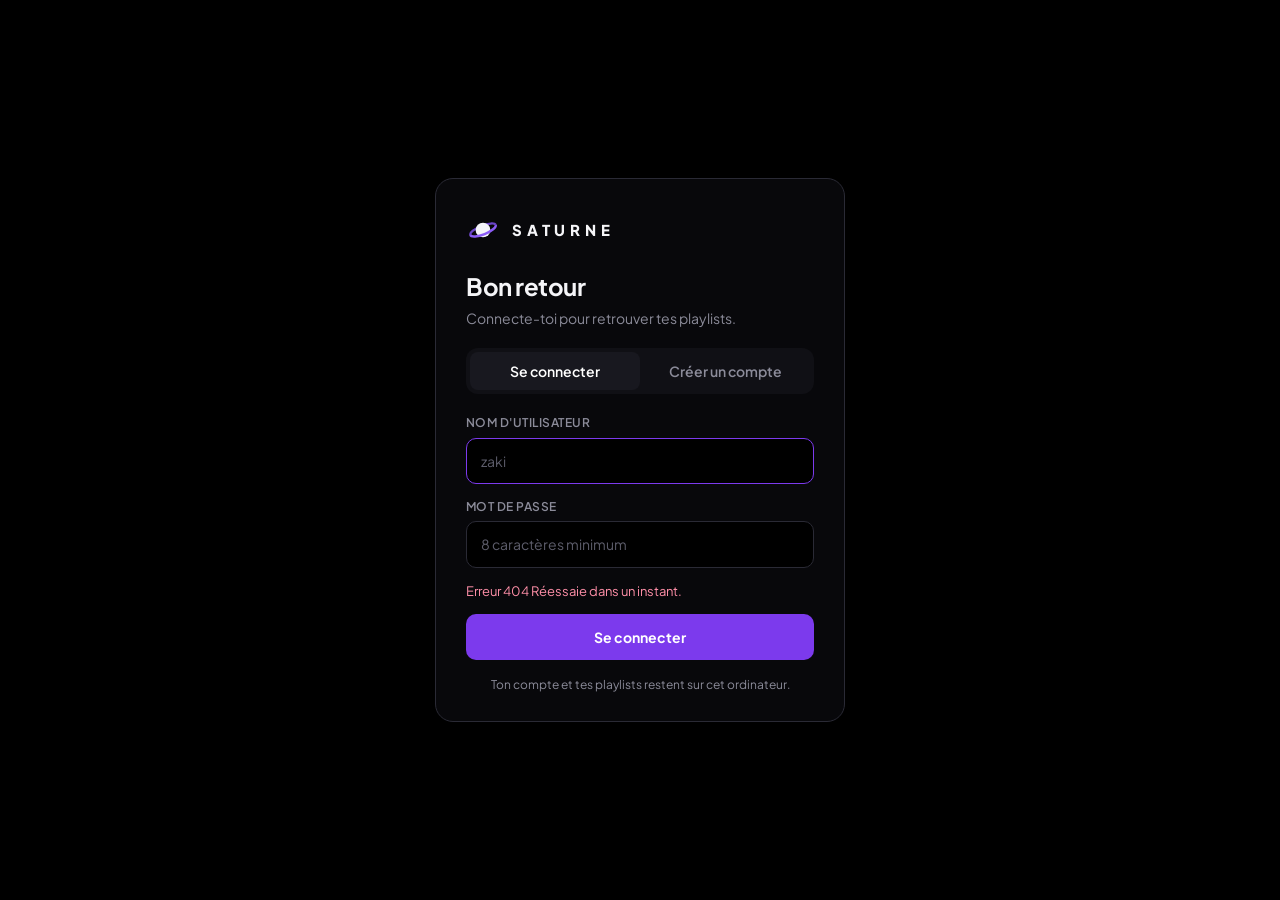
==== web/index.html @ ad748460 "Saturne 0.5.0: reliable playback, window polish, context menu - Playback supervision: error codes, w" ====
<!doctype html>
<html lang="fr">
<head>
<meta charset="utf-8">
<meta name="viewport" content="width=device-width,initial-scale=1">
<title>Saturne</title>
<link rel="icon" href="data:image/svg+xml,%3Csvg xmlns='http://www.w3.org/2000/svg' viewBox='0 0 24 24'%3E%3Crect width='24' height='24' rx='6' fill='%230a0a0e'/%3E%3Ccircle cx='12' cy='12' r='4.6' fill='%23f5f5fa'/%3E%3Cellipse cx='12' cy='12' rx='9.4' ry='3.1' transform='rotate(-22 12 12)' fill='none' stroke='%238b5cf6' stroke-width='1.6'/%3E%3C/svg%3E">
<style>
@font-face{font-family:"Plus Jakarta Sans";font-style:normal;font-weight:400 800;font-display:swap;src:url(/assets/jakarta-latin-ext.woff2) format("woff2");unicode-range:U+0100-02BA,U+02BD-02C5,U+02C7-02CC,U+02CE-02D7,U+02DD-02FF,U+0304,U+0308,U+0329,U+1D00-1DBF,U+1E00-1E9F,U+1EF2-1EFF,U+2020,U+20A0-20AB,U+20AD-20C0,U+2113,U+2C60-2C7F,U+A720-A7FF}
@font-face{font-family:"Plus Jakarta Sans";font-style:normal;font-weight:400 800;font-display:swap;src:url(/assets/jakarta-latin.woff2) format("woff2");unicode-range:U+0000-00FF,U+0131,U+0152-0153,U+02BB-02BC,U+02C6,U+02DA,U+02DC,U+0304,U+0308,U+0329,U+2000-206F,U+20AC,U+2122,U+2191,U+2193,U+2212,U+2215,U+FEFF,U+FFFD}
/* Design : noir OLED, texte blanc/gris, un seul accent violet. Rail gauche, contenu, barre de lecture en bas, file d'attente en tiroir. */
:root{
  color-scheme:dark;
  --bg:#000; --panel:#08080b; --raise:#101015; --raise2:#18181f; --line:#1c1c24; --line2:#2a2a35;
  --fg:#f5f5f8; --mute:#8b8b99; --accent:#7c3aed; --accent-hi:#a78bfa; --accent-soft:rgba(139,92,246,.15);
  --font:"Plus Jakarta Sans",system-ui,-apple-system,"Segoe UI",sans-serif;
  --sw:248px; --barh:84px;
  --r-btn:10px; --r-ctl:12px; --r-sm:8px;
  --faint:#6e6e7c; --bookmark:#fbbf24; --accent-glow:rgba(139,92,246,.2);
}
html[data-radius="square"]{--r-btn:5px;--r-ctl:7px;--r-sm:4px}
html[data-radius="round"]{--r-btn:999px;--r-ctl:16px;--r-sm:10px}
html.no-motion *{transition:none!important;animation:none!important}
*{box-sizing:border-box}
html,body{height:100%;margin:0}
body{background:var(--bg);color:var(--fg);font:14px/1.45 var(--font);overflow:hidden}
button,input,select,textarea{font:inherit;color:inherit}
button{background:none;border:0;padding:0;cursor:pointer;text-align:inherit}
:focus-visible{outline:2px solid var(--accent-hi);outline-offset:2px;border-radius:8px}
[hidden]{display:none!important}
svg{width:20px;height:20px;fill:currentColor;display:block;flex:none}
::-webkit-scrollbar{width:10px;height:10px}
::-webkit-scrollbar-thumb{background:var(--line2);border-radius:10px;border:3px solid transparent;background-clip:content-box}

/* ---------- Connexion ---------- */
.auth{position:fixed;inset:0;z-index:100;background:#000;display:grid;place-items:center;overflow:auto;padding:24px}
.auth-card{width:min(410px,100%);padding:34px 30px 28px;border:1px solid var(--line2);border-radius:18px;background:var(--panel)}
.auth-brand{display:flex;align-items:center;gap:12px;font-weight:800;font-size:15px;letter-spacing:.32em;margin:0 0 22px}
.auth-brand svg{width:34px;height:34px}
.auth-card h2{margin:0 0 4px;font-size:24px;letter-spacing:-.02em}
.auth-card p.lead{color:var(--mute);margin:0 0 20px}
.tabs{display:grid;grid-template-columns:1fr 1fr;background:var(--raise);border-radius:var(--r-ctl);padding:4px;margin:0 0 20px}
.tabs button{padding:9px;border-radius:var(--r-sm);text-align:center;font-weight:600;color:var(--mute)}
.tabs button.on{background:var(--raise2);color:#fff}
.fld{display:flex;flex-direction:column;gap:6px;margin:0 0 14px}
.fld label{font-size:12px;font-weight:600;color:var(--mute);letter-spacing:.04em}
.input{background:#000;border:1px solid var(--line2);border-radius:var(--r-btn);padding:12px 14px;width:100%;min-width:0}
.input:focus{outline:0;border-color:var(--accent)}
.input::placeholder{color:#5d5d6b}
.auth-err{color:#ff8fa8;min-height:20px;margin:2px 0 12px;font-size:13px}
.auth-card .btn{width:100%;justify-content:center;padding:13px}
.auth-foot{color:var(--mute);font-size:12px;margin:16px 0 0;text-align:center}

/* ---------- Application ---------- */
.app{height:100dvh;display:grid;grid-template-columns:var(--sw) minmax(0,1fr);grid-template-rows:minmax(0,1fr) auto;grid-template-areas:"side main" "bar bar";transition:grid-template-columns .25s cubic-bezier(.2,.8,.2,1)}
.side{grid-area:side;background:#000;border-right:1px solid var(--line);display:flex;flex-direction:column;min-height:0;min-width:0;overflow:hidden}
.sidehead{display:flex;align-items:center;height:72px;padding:0 14px 0 25px}
.brand{display:flex;align-items:center;gap:12px;font-weight:800;font-size:14px;letter-spacing:.3em;white-space:nowrap}
.brand svg{flex:none}
.lbl,.pli b,.pli .lk,.account .who,.account>svg,.pl-head .ib{transition:opacity .22s ease,max-width .34s cubic-bezier(.4,0,.2,1)}
.lbl{display:inline-block;max-width:190px;overflow:hidden;white-space:nowrap}
.nav{display:flex;flex-direction:column;gap:2px;padding:0 12px}
.nav button,.navlike{display:flex;align-items:center;gap:16px;width:100%;padding:11px 17px;border-radius:var(--r-btn);font-weight:600;font-size:14.5px;color:var(--mute);white-space:nowrap;transition:background .15s,color .15s}
.nav button:hover,.navlike:hover{color:#fff;background:var(--raise)}
.nav button.on{color:#fff;background:var(--accent-soft)}
.nav button.on svg{color:var(--accent-hi)}
.nav button svg,.navlike svg{width:21px;height:21px}
.navlike svg{transition:transform .34s cubic-bezier(.4,0,.2,1)}
.sep{height:1px;background:var(--line);margin:14px 18px 8px}
.pl-head{display:flex;align-items:center;justify-content:space-between;height:36px;padding:0 16px 0 29px;font-weight:700;font-size:13px;color:#fff;white-space:nowrap}
.scroll{overflow-y:auto;overflow-x:hidden;min-height:0;flex:1;display:flex;flex-direction:column;gap:2px;padding:0 12px}
.pli{display:flex;align-items:center;gap:12px;padding:7px 10px;border-radius:var(--r-ctl);min-width:0;color:#c9c9d4;font-weight:500;white-space:nowrap}
.pli:hover,.pli.over{background:var(--raise);color:#fff}
.pli.on{background:var(--accent-soft);color:#fff}
.pli.over{outline:2px dashed var(--accent-hi);outline-offset:-2px}
.pthumb{width:36px;height:36px;border-radius:9px;flex:none;overflow:hidden;display:grid;place-items:center;font-weight:700;font-size:15px;background:var(--raise2);color:#d8d8e2}
.pthumb img{width:100%;height:100%;object-fit:cover}
.pthumb svg{width:18px;height:18px}
.pli.on .pthumb{color:var(--accent-hi)}
.pli[data-pl="favs"] .pthumb,.libcard[data-pl="favs"] .cov,.pfp.fav{color:var(--bookmark)}
.pli b{font-weight:600;overflow:hidden;text-overflow:ellipsis;white-space:nowrap;flex:1;max-width:190px}
.pli .lk{width:14px;height:14px;color:var(--mute);max-width:14px}
.pli.create{color:var(--mute)}
.pli.create .pthumb{background:transparent;border:1.5px dashed var(--line2);color:var(--mute)}
.updbanner{margin:6px 12px 0;padding:10px 12px;border:1px solid var(--accent);border-radius:var(--r-ctl);background:var(--accent-soft);display:flex;align-items:center;justify-content:space-between;gap:10px;font-size:13px}
.updbanner .btn{padding:6px 12px;font-size:12.5px}
.updbanner b{display:block}
.account{margin:8px 12px 14px;padding:10px;border-radius:var(--r-ctl);border:1px solid var(--line);background:var(--panel);display:flex;align-items:center;gap:12px;min-width:0;width:calc(100% - 24px);white-space:nowrap;overflow:hidden}
.account:hover{border-color:var(--line2)}
.avatar-s{width:36px;height:36px;border-radius:50%;overflow:hidden;flex:none;background:var(--raise2);display:grid;place-items:center;font-weight:700}
.avatar-s img{width:100%;height:100%;object-fit:cover}
.account .who{min-width:0;flex:1;max-width:150px;overflow:hidden;text-align:left}
.account .who b{display:block;font-weight:700;overflow:hidden;text-overflow:ellipsis;white-space:nowrap}
.account .who small{color:var(--mute);font-size:12px}
/* ---------- Contenu ---------- */
main{grid-area:main;min-width:0;min-height:0;display:flex;flex-direction:column;overflow:hidden;background:#000}
.topbar{padding:16px 28px;display:flex;gap:12px;align-items:center}
.circ{width:40px;height:40px;border-radius:var(--r-btn);border:1px solid var(--line2);display:grid;place-items:center;color:#fff;flex:none}
.circ:hover:not(:disabled){background:var(--raise2)}
.circ:disabled{opacity:.3;cursor:default}
.search{flex:1;min-width:0;max-width:560px;display:flex;align-items:center;gap:10px;background:var(--raise);border:1px solid var(--line);border-radius:var(--r-ctl);padding:0 18px;transition:border-color .15s}
.search:focus-within{border-color:var(--accent)}
.search svg{color:var(--mute)}
.search input{flex:1;min-width:0;background:none;border:0;outline:0;padding:12px 0}
.search input::placeholder{color:#707080}
.spacer{flex:1}
.avatar-btn{width:42px;height:42px;border-radius:50%;overflow:hidden;border:1px solid var(--line2);background:var(--raise2);display:grid;place-items:center;font-weight:700;flex:none}
.avatar-btn:hover{border-color:var(--accent-hi)}
.avatar-btn img{width:100%;height:100%;object-fit:cover}
.menubtn{display:none}
#view{flex:1;overflow-y:auto;padding:8px 32px calc(var(--barh) + 32px);min-height:0}
.btn{background:var(--accent);color:#fff;font-weight:700;border-radius:var(--r-btn);padding:11px 22px;white-space:nowrap;display:inline-flex;align-items:center;gap:10px;transition:background .15s,transform .12s}
.btn:hover{filter:brightness(1.12);transform:translateY(-1px)}
.btn svg{width:18px;height:18px}
.btn.alt{background:rgba(255,255,255,.08);border:1px solid rgba(255,255,255,.14)}
.btn.alt:hover{background:rgba(255,255,255,.14)}
.ghost{border:1px solid var(--line2);border-radius:var(--r-btn);padding:9px 18px;font-weight:600;white-space:nowrap;display:inline-flex;align-items:center;gap:8px}
.ghost svg{width:18px;height:18px}
.ghost:hover{border-color:#fff}
.ghost.warn{border-color:#ff8fa8;color:#ff8fa8}
h1{font-weight:800;font-size:clamp(30px,4.4vw,52px);line-height:1.05;letter-spacing:-.035em;margin:6px 0 10px;text-wrap:balance}
h2.sh{font-weight:800;font-size:21px;letter-spacing:-.02em;margin:0}
.eyebrow{font-size:11px;font-weight:700;letter-spacing:.18em;text-transform:uppercase;color:var(--accent-hi);margin:0;display:flex;align-items:center;gap:8px}
.sub{color:var(--mute);margin:0 0 18px;max-width:58ch}
.head-actions{display:flex;flex-wrap:wrap;gap:10px;align-items:center}
.sechd{display:flex;align-items:center;justify-content:space-between;margin:0 0 16px;gap:12px}
.more{color:var(--mute);font-weight:600;font-size:13px;display:inline-flex;align-items:center;gap:4px}
.more:hover{color:#fff}
.block{margin:0 0 32px}
.pagehead{padding:8px 0 24px}
.greet{color:var(--mute);margin:2px 0 16px}
.greet b{color:#fff}

/* ---------- Hero : sorties les plus récentes ---------- */
.hero{position:relative;height:clamp(270px,32vw,340px);border-radius:16px;overflow:hidden;border:1px solid var(--line);background:#000;margin:0 0 32px}
.slide{position:absolute;inset:0;opacity:0;transition:opacity .6s ease;pointer-events:none}
.slide.on{opacity:1;pointer-events:auto}
.slide .bg{position:absolute;right:0;top:0;width:76%;height:100%;object-fit:cover;-webkit-mask-image:linear-gradient(90deg,transparent 0,#000 40%);mask-image:linear-gradient(90deg,transparent 0,#000 40%)}
.slide::before{content:"";position:absolute;inset:0;z-index:1;background:linear-gradient(90deg,#000 24%,rgba(0,0,0,.5) 55%,rgba(0,0,0,0) 100%)}
.sl-body{position:absolute;z-index:2;left:38px;top:30px;bottom:30px;display:flex;flex-direction:column;justify-content:flex-start;max-width:52%;gap:6px}
.sl-body .sl-by{margin:auto 0 14px}
.sl-body .sl-actions{min-height:44px}
.sl-title{font-weight:800;font-size:clamp(24px,3.1vw,42px);line-height:1.08;letter-spacing:-.03em;margin:6px 0 4px;display:-webkit-box;-webkit-line-clamp:3;-webkit-box-orient:vertical;overflow:hidden;text-wrap:balance}
.sl-by{color:#c9c9d4;font-size:15px;margin:0 0 16px}
.sl-by .alink{font-weight:700;color:#fff}
.sl-actions{display:flex;gap:10px;flex-wrap:wrap;align-items:center}
.hero-dots{position:absolute;z-index:3;right:24px;bottom:20px;display:flex;gap:8px;align-items:center}
.hero-dots button{width:8px;height:8px;border-radius:8px;background:rgba(255,255,255,.35);transition:width .25s,background .25s}
.hero-dots button.on{width:28px;background:#fff}
.hero-nav{position:absolute;z-index:3;right:22px;top:18px;display:flex;gap:8px}
.hero-nav button{width:34px;height:34px;border-radius:var(--r-btn);background:rgba(0,0,0,.55);border:1px solid rgba(255,255,255,.2);display:grid;place-items:center}
.hero-nav button:hover{background:rgba(255,255,255,.18)}
.hero-empty{position:absolute;inset:0;display:flex;flex-direction:column;justify-content:center;padding:0 38px;gap:8px}

/* ---------- Cartes ---------- */
.grid{list-style:none;margin:0;padding:0;display:grid;grid-template-columns:repeat(auto-fill,minmax(200px,1fr));gap:26px 20px}
.shelf{list-style:none;margin:0;padding:0 0 8px;display:grid;grid-auto-flow:column;grid-auto-columns:204px;gap:20px;overflow-x:auto;scroll-snap-type:x proximity}
.shelf .card{scroll-snap-align:start}
.card{position:relative;min-width:0}
.card .thumb{display:block;width:100%;position:relative;aspect-ratio:16/11;border-radius:12px;overflow:hidden;background:var(--raise)}
.card .thumb img{width:100%;height:100%;object-fit:cover;display:block;transition:transform .3s}
.card:hover .thumb img{transform:scale(1.04)}
.pb{position:absolute;right:10px;bottom:10px;width:42px;height:42px;border-radius:var(--r-ctl);background:var(--accent);color:#fff;display:grid;place-items:center;opacity:0;transform:translateY(8px);transition:opacity .18s,transform .18s}
.card:hover .pb,.thumb:focus-visible .pb{opacity:1;transform:none}
.pb svg{width:22px;height:22px}
.card .tt{margin-top:11px}
.cacts{position:absolute;top:8px;right:8px;display:flex;gap:2px;opacity:0;transition:opacity .15s}
.card:hover .cacts,.cacts:focus-within{opacity:1}
.cacts .ib{background:rgba(0,0,0,.72);backdrop-filter:blur(6px);color:#fff}
.card.on .tt{color:var(--accent-hi)}
.sk{aspect-ratio:16/12;border-radius:16px;background:linear-gradient(100deg,var(--raise) 30%,#1b1b24 50%,var(--raise) 70%);background-size:300% 100%;animation:sh 1.4s linear infinite}
.sk.round{aspect-ratio:1;border-radius:50%}
@keyframes sh{from{background-position:100% 0}to{background-position:-100% 0}}

/* ---------- Listes ---------- */
.rows{list-style:none;margin:0;padding:0;display:flex;flex-direction:column}
.row{display:grid;grid-template-columns:auto minmax(0,1fr) auto auto;gap:14px;align-items:center;padding:8px 10px;border-radius:14px}
.row:hover{background:var(--raise)}
.cover{position:relative;width:92px;aspect-ratio:16/9;border-radius:10px;overflow:hidden;background:var(--raise);flex:none}
.cover img{width:100%;height:100%;object-fit:cover;display:block}
.cover .ov{position:absolute;inset:0;display:grid;place-items:center;background:rgba(0,0,0,.55);color:#fff;opacity:0}
.row:hover .ov,.cover:focus-visible .ov{opacity:1}
.tt{font-weight:700;overflow:hidden;text-overflow:ellipsis;white-space:nowrap}
.ch{color:var(--mute);font-size:13px;overflow:hidden;text-overflow:ellipsis;white-space:nowrap}
.alink{color:inherit;max-width:100%;overflow:hidden;text-overflow:ellipsis;white-space:nowrap;display:inline-block;vertical-align:bottom}
.alink:hover{color:#fff;text-decoration:underline}
.row.on .tt{color:var(--accent-hi)}
.dur{color:var(--faint);font-size:13px;font-variant-numeric:tabular-nums}
.acts{display:flex;gap:2px}
.ib{width:36px;height:36px;border-radius:var(--r-btn);display:grid;place-items:center;color:var(--mute);flex:none;transition:background .12s,color .12s}
.ib:hover{color:#fff;background:var(--raise2)}
.ib.act{color:var(--accent-hi)}
.ib:disabled{opacity:.3;cursor:default}
.ib.sm{width:28px;height:28px}.ib.sm svg{width:16px;height:16px}

/* ---------- Bookmark animé ---------- */
.bm{overflow:visible}
.bm-out{fill:none;stroke:currentColor;stroke-width:1.9;stroke-linejoin:round}
.bm-fill{fill:var(--bookmark);transform:translateY(100%);transition:transform .5s cubic-bezier(.22,1,.36,1)}
.bmk.on{color:var(--bookmark)}
.bmk.on .bm-fill{transform:translateY(0)}
.bmk.pop .bm{animation:bmpop .5s cubic-bezier(.34,1.56,.64,1)}
@keyframes bmpop{0%{transform:scale(1)}40%{transform:scale(1.3)}100%{transform:scale(1)}}

/* ---------- Genres, artistes ---------- */
.tiles{list-style:none;margin:0;padding:0;display:grid;grid-template-columns:repeat(auto-fill,minmax(180px,1fr));gap:14px}
.tile{width:100%;aspect-ratio:16/8;border-radius:12px;padding:18px;display:flex;align-items:flex-end;font-weight:700;font-size:18px;letter-spacing:-.01em;background:var(--raise);border:1px solid var(--line);transition:border-color .15s,background .15s}
.tile:hover{border-color:var(--accent);background:var(--raise2)}
.artists{list-style:none;margin:0;padding:0;display:grid;grid-template-columns:repeat(auto-fill,minmax(150px,1fr));gap:24px 16px}
.artist{display:flex;flex-direction:column;align-items:center;text-align:center;gap:10px;width:100%;padding:14px 8px;border-radius:20px;transition:background .15s}
.artist:hover{background:var(--raise)}
.avatar{width:100%;max-width:136px;aspect-ratio:1;border-radius:50%;overflow:hidden;background:var(--raise2);display:grid;place-items:center;font-weight:700;font-size:38px;color:#d8d8e2}
.avatar img{width:100%;height:100%;object-fit:cover}
.artist b{font-weight:700;max-width:100%;overflow:hidden;text-overflow:ellipsis;white-space:nowrap;display:block}
.artist small{color:var(--mute);display:block}
.asearch{display:flex;gap:10px;flex-wrap:wrap;align-items:center;margin:0 0 26px}
.asearch .search{max-width:460px}

/* ---------- Page Playlists ---------- */
.plhero{position:relative;border-radius:16px;border:1px solid var(--line);padding:38px 34px 34px;margin:4px 0 24px;overflow:hidden;background:radial-gradient(60% 120% at 92% 0%,var(--accent-glow),transparent 70%),#000}
.plhero h1{margin:0 0 6px;font-size:clamp(34px,5vw,58px)}
.plhero .sub{margin:0 0 22px}
.toolbar{display:flex;align-items:center;justify-content:space-between;gap:12px;flex-wrap:wrap;margin:0 0 20px}
.chips{display:flex;gap:8px;flex-wrap:wrap}
.chip{padding:8px 18px;border-radius:var(--r-btn);border:1px solid var(--line2);font-weight:600;color:#c9c9d4}
.chip:hover{border-color:#fff;color:#fff}
.chip.on{background:var(--accent);border-color:var(--accent);color:#fff}
.sortbox{display:flex;align-items:center;gap:10px;color:var(--mute)}
.select{background:#000;border:1px solid var(--line2);border-radius:var(--r-btn);padding:8px 14px;min-width:150px;color:#fff}
.libwrap{display:grid;grid-template-columns:minmax(0,1fr) 280px;gap:26px;align-items:start}
.libgrid{list-style:none;margin:0;padding:0;display:grid;grid-template-columns:repeat(auto-fill,minmax(168px,1fr));gap:24px 20px}
.libcard{position:relative;min-width:0}
.libcard>button.cov{position:relative;width:100%;aspect-ratio:1;border-radius:12px;overflow:hidden;background:var(--raise);display:grid;place-items:center;font-weight:700;font-size:40px;color:#d8d8e2;border:1px solid var(--line);transition:border-color .15s,transform .2s}
.libcard>button.cov:hover{border-color:var(--line2);transform:translateY(-3px)}
.libcard .cov img{width:100%;height:100%;object-fit:cover}
.libcard .cov svg{width:44px;height:44px}
.libcard.create>button.cov{background:transparent;border:2px dashed var(--line2);color:var(--mute)}
.libcard.over>button.cov,.libcard.over{outline:2px dashed var(--accent-hi);outline-offset:3px;border-radius:16px}
.lc-meta{display:flex;align-items:flex-start;justify-content:space-between;gap:6px;margin-top:10px}
.lc-meta>div{min-width:0}
.lc-meta b{display:block;font-weight:700;overflow:hidden;text-overflow:ellipsis;white-space:nowrap}
.lc-meta small{color:var(--faint);display:flex;align-items:center;gap:5px}
.lc-meta small svg{width:13px;height:13px}
.libside{display:flex;flex-direction:column;gap:16px}
.box{border:1px solid var(--line);border-radius:14px;padding:18px;background:var(--panel)}
.box h3{margin:0 0 14px;font-size:16px;font-weight:700;display:flex;align-items:center;justify-content:space-between}
.mini-row{display:flex;align-items:center;gap:12px;padding:6px 4px;border-radius:12px;width:100%;min-width:0}
.mini-row:hover{background:var(--raise)}
.mini-row img{width:44px;height:44px;object-fit:cover;border-radius:10px;background:var(--raise);flex:none}
.mini-row .m{min-width:0;flex:1}
.mini-row b{display:block;font-weight:600;font-size:13.5px;overflow:hidden;text-overflow:ellipsis;white-space:nowrap}
.mini-row small{color:var(--mute);font-size:12px;display:block;overflow:hidden;text-overflow:ellipsis;white-space:nowrap}
.mini-row.on b{color:var(--accent-hi)}
.quick{display:grid;grid-template-columns:repeat(3,1fr);gap:8px}
.quick button{display:flex;align-items:center;flex-direction:column;gap:8px;padding:12px 4px;border-radius:var(--r-ctl);color:var(--mute);font-size:12.5px;font-weight:600}
.quick button:hover{background:var(--raise);color:#fff}
.quick button.act{color:var(--accent-hi)}
.quick svg{width:24px;height:24px}

/* ---------- Playlist / artiste ---------- */
.banner{position:relative;min-height:280px;border-radius:16px;margin:4px 0 22px;background:var(--raise) center/cover;overflow:hidden;display:flex;align-items:flex-end;gap:24px;padding:26px;user-select:none;touch-action:pan-y;border:1px solid var(--line)}
.banner.has{cursor:grab}.banner.grab{cursor:grabbing}
.banner::after{content:"";position:absolute;inset:0;background:linear-gradient(to top,rgba(0,0,0,.9),rgba(0,0,0,.1) 80%);pointer-events:none}
.banner>*{position:relative;z-index:2}
.banner.over,.pfp.over{outline:2px dashed var(--accent-hi);outline-offset:-8px}
.pfp{width:156px;aspect-ratio:1;border-radius:12px;flex:none;overflow:hidden;position:relative;background:var(--raise2);box-shadow:0 16px 40px rgba(0,0,0,.7);cursor:pointer;display:grid;place-items:center;font-weight:800;font-size:54px;color:#d8d8e2}
.pfp.round{border-radius:50%;cursor:default}
.pfp svg{width:54px;height:54px}
.pfp img{position:absolute;inset:0;width:100%;height:100%;object-fit:cover}
.pfp .pov{position:absolute;inset:0;display:flex;flex-direction:column;gap:6px;align-items:center;justify-content:center;background:rgba(0,0,0,.62);opacity:0;font-size:11px;font-weight:700;letter-spacing:.1em;text-transform:uppercase;text-align:center;padding:8px;transition:opacity .15s;color:#fff}
.pfp .pov svg{width:26px;height:26px}
.pfp:hover .pov,.pfp.over .pov,.pfp:focus-visible .pov{opacity:1}
.pfp.static{cursor:default}
.bmeta{min-width:0;flex:1}
.bmeta h1{margin:4px 0 6px;text-shadow:0 2px 16px rgba(0,0,0,.6)}
.title-input{font-weight:800;font-size:clamp(26px,4.4vw,48px);line-height:1.05;letter-spacing:-.04em;background:none;border:0;border-bottom:2px solid transparent;width:100%;padding:0;margin:4px 0 6px;text-shadow:0 2px 16px rgba(0,0,0,.6)}
.title-input:hover,.title-input:focus{border-bottom-color:rgba(255,255,255,.3);outline:0}
.title-input:disabled{opacity:1;border-color:transparent}
.desc-input{background:none;border:0;border-bottom:1px solid transparent;width:100%;max-width:560px;padding:2px 0;color:#d2d2dc;margin:0 0 6px;display:block}
.desc-input:hover,.desc-input:focus{border-bottom-color:rgba(255,255,255,.3);outline:0}
.desc-input::placeholder{color:#8b8b99}
.btools{position:absolute!important;top:14px;right:14px;display:flex;gap:6px;opacity:0;transition:opacity .15s}
.banner:hover .btools,.btools:focus-within{opacity:1}
.btools button{background:rgba(0,0,0,.7);backdrop-filter:blur(8px);border-radius:var(--r-btn);padding:8px 14px;font-weight:600;font-size:12.5px;display:flex;align-items:center;gap:8px}
.btools button svg{width:16px;height:16px}
.btools button:hover{background:rgba(0,0,0,.92)}
.bhint{position:absolute!important;inset:0;display:none;place-items:center;background:rgba(0,0,0,.65);font-weight:700;letter-spacing:.08em;text-transform:uppercase;font-size:13px}
.banner.over .bhint{display:grid}
.banner .sub{margin:0;color:#c9c9d4;text-shadow:0 1px 10px rgba(0,0,0,.6)}
.back{margin:0 0 10px}
.seg{display:inline-flex;background:var(--raise);border:1px solid var(--line2);border-radius:var(--r-ctl);padding:3px}
.seg button{display:flex;align-items:center;gap:8px;padding:7px 16px;border-radius:var(--r-btn);font-weight:600;color:var(--mute)}
.seg button svg{width:16px;height:16px}
.seg button.on{background:var(--accent);color:#fff}
.privacy-note{color:var(--mute);font-size:13px;margin:10px 0 18px;display:flex;gap:8px;align-items:center}
.privacy-note svg{width:16px;height:16px;flex:none}
.badge{display:inline-flex;align-items:center;gap:6px;padding:3px 10px;border-radius:var(--r-sm);border:1px solid rgba(255,255,255,.22);font-size:12px;font-weight:600;color:#e6e6ee;margin-left:10px;vertical-align:middle}
.badge svg{width:13px;height:13px}

/* ---------- Réglages ---------- */
.setgrid{display:grid;gap:12px;max-width:700px}
.set{background:var(--panel);border:1px solid var(--line);border-radius:14px;padding:18px 20px;display:flex;gap:16px;align-items:center;justify-content:space-between;flex-wrap:wrap}
.set h3{margin:0 0 2px;font-size:15px;font-weight:700;display:flex;align-items:center;gap:10px}
.set p{margin:0;color:var(--mute);max-width:46ch}
.set .grow{flex:1;min-width:200px}
.switch{width:46px;height:28px;border-radius:var(--r-btn);background:var(--line2);position:relative;transition:background .2s;flex:none}
.switch::after{content:"";position:absolute;top:3px;left:3px;width:22px;height:22px;border-radius:var(--r-sm);background:#fff;transition:transform .2s}
.switch[aria-checked=true]{background:var(--accent)}
.switch[aria-checked=true]::after{transform:translateX(18px)}
.profile{display:flex;gap:18px;align-items:center;flex-wrap:wrap}
.profile .who2 b{display:block;font-size:17px}
.profile .who2 small{color:var(--mute)}
.profile .avatar-big{width:76px;height:76px;border-radius:50%;overflow:hidden;background:var(--raise2);display:grid;place-items:center;font-weight:800;font-size:28px;border:1px solid var(--line2);cursor:pointer;position:relative}
.profile .avatar-big img{width:100%;height:100%;object-fit:cover}
.profile .avatar-big:hover::after{content:"Changer";position:absolute;inset:0;background:rgba(0,0,0,.65);display:grid;place-items:center;font-size:11px;font-weight:700;letter-spacing:.08em;text-transform:uppercase}
.empty{color:var(--mute);padding:22px 0}
.err{color:#ff8fa8}
.errbox{background:var(--raise);border:1px solid var(--line2);border-radius:16px;padding:16px 18px;max-width:640px;display:flex;gap:14px;align-items:center;justify-content:space-between;flex-wrap:wrap}

/* ---------- Réglages ---------- */
.setlayout{display:grid;grid-template-columns:210px minmax(0,1fr);gap:34px;align-items:start}
.setnav{display:flex;flex-direction:column;gap:2px;position:sticky;top:0}
.setnav button{display:flex;align-items:center;gap:12px;padding:10px 14px;border-radius:var(--r-btn);font-weight:600;color:var(--mute);white-space:nowrap}
.setnav button:hover{color:#fff;background:var(--raise)}
.setnav button.on{color:#fff;background:var(--accent-soft)}
.setnav button.on svg{color:var(--accent-hi)}
.setnav svg{width:19px;height:19px}
.setpane h2{margin:0 0 4px;font-size:24px;font-weight:800;letter-spacing:-.02em}
.setpane .lead{color:var(--mute);margin:0 0 22px;max-width:60ch}
.setgroup{display:grid;gap:10px;max-width:740px}
.setgroup h4{margin:18px 0 2px;font-size:12px;font-weight:700;letter-spacing:.14em;text-transform:uppercase;color:var(--mute)}
.setgroup h4:first-child{margin-top:0}
.set.danger{border-color:rgba(255,143,168,.35)}
.swatches{display:flex;gap:10px;flex-wrap:wrap}
.swatch{width:32px;height:32px;border-radius:var(--r-sm);background:var(--c);border:2px solid transparent;outline:2px solid transparent;outline-offset:2px}
.swatch.on{outline-color:#fff}
.kbd{display:inline-block;padding:2px 8px;border:1px solid var(--line2);border-bottom-width:2px;border-radius:6px;font:600 12px var(--font);color:#d8d8e2;background:var(--raise)}
.kv{display:grid;grid-template-columns:140px 1fr;gap:6px 16px;color:var(--mute);margin:0}
.kv b{color:#fff;font-weight:600;word-break:break-all}
.notes{white-space:pre-wrap;color:#c9c9d4;background:var(--raise);border:1px solid var(--line);border-radius:var(--r-ctl);padding:12px 14px;max-height:180px;overflow:auto;margin:10px 0 0;width:100%}
.upstat{display:flex;align-items:center;gap:10px;color:var(--mute)}
.upstat .dot{width:8px;height:8px;border-radius:50%;background:var(--mute)}
.upstat.ok .dot{background:#4ade80}.upstat.new .dot{background:var(--accent-hi)}
/* ---------- Fenêtres modales ---------- */
.mback{position:fixed;inset:0;background:rgba(0,0,0,.74);z-index:120;display:grid;place-items:center;padding:20px}
.mbox{width:min(470px,100%);max-height:92vh;overflow:auto;background:var(--panel);border:1px solid var(--line2);border-radius:16px;padding:24px}
.mbox h3{margin:0 0 6px;font-size:20px;letter-spacing:-.01em}
.mbox p{color:var(--mute);margin:0 0 14px}
.mbox .fld{margin:0 0 12px}
.mactions{display:flex;gap:10px;justify-content:flex-end;margin-top:18px;flex-wrap:wrap}
.merr{color:#ff8fa8;min-height:18px;font-size:13px;margin:2px 0 0}
.codebox{width:100%;height:130px;resize:none;background:#000;border:1px solid var(--line2);border-radius:var(--r-btn);padding:10px 12px;font:12px/1.4 ui-monospace,Consolas,monospace;color:#d8d8e2;word-break:break-all}
.codebox:focus{outline:0;border-color:var(--accent)}
.avatar-edit{display:flex;align-items:center;gap:18px;margin:0 0 16px}
.avatar-edit .avatar-big{width:84px;height:84px;border-radius:50%;overflow:hidden;background:var(--raise2);display:grid;place-items:center;font-weight:800;font-size:30px;border:1px solid var(--line2);position:relative;flex:none;cursor:pointer}
.avatar-edit .avatar-big img{width:100%;height:100%;object-fit:cover}
.avatar-edit .avatar-big::after{content:"Changer";position:absolute;inset:0;background:rgba(0,0,0,.62);display:grid;place-items:center;font-size:11px;font-weight:700;letter-spacing:.08em;text-transform:uppercase;opacity:0;transition:opacity .15s}
.avatar-edit .avatar-big:hover::after,.avatar-edit .avatar-big.over::after{opacity:1}
.avatar-edit .avatar-big.over{outline:2px dashed var(--accent-hi);outline-offset:3px}
@media (max-width:900px){.setlayout{grid-template-columns:minmax(0,1fr);gap:18px}.setnav{flex-direction:row;overflow-x:auto;position:static}.kv{grid-template-columns:1fr}}

/* ---------- Finitions ---------- */
svg.i{fill:none}
.cov>img,.pthumb>img{position:absolute;inset:0;width:100%;height:100%;object-fit:cover}
.cov>.mosaic,.pthumb>.mosaic,.pfp>.mosaic{position:absolute;inset:0;width:100%;height:100%}
.pthumb{position:relative}
.mosaic{display:grid;grid-template-columns:1fr 1fr;grid-template-rows:1fr 1fr;gap:1px;background:#000;overflow:hidden}
.mosaic img{position:static;width:100%;height:100%;min-height:0;object-fit:cover;display:block}
.card .tt{margin-top:11px;white-space:normal;display:-webkit-box;-webkit-line-clamp:2;-webkit-box-orient:vertical;overflow:hidden;min-height:2.7em;line-height:1.35}
.welcome{border:1px dashed var(--line2);border-radius:var(--r-ctl);padding:22px 24px;margin:0 0 24px}
.welcome h3{margin:0 0 4px;font-size:18px}
.welcome p{color:var(--mute);margin:0 0 16px;max-width:52ch}
input[type=range]:hover::-webkit-slider-runnable-track{height:6px}
input[type=range]:hover::-webkit-slider-thumb{margin-top:-3.5px}
/* Menus déroulants */
.dd-btn{display:inline-flex;align-items:center;justify-content:space-between;gap:12px;min-width:176px;padding:9px 14px;border:1px solid var(--line2);border-radius:var(--r-btn);background:#000;color:#fff;font-weight:600;transition:border-color .15s}
.dd-btn:hover,.dd-btn[aria-expanded=true]{border-color:var(--accent)}
.dd-btn svg{width:16px;height:16px;color:var(--mute);transition:transform .22s}
.dd-btn[aria-expanded=true] svg{transform:rotate(180deg)}
.ddmenu{position:fixed;z-index:140;background:var(--raise);border:1px solid var(--line2);border-radius:var(--r-ctl);padding:6px;box-shadow:0 22px 56px rgba(0,0,0,.85);display:flex;flex-direction:column;gap:2px;max-height:320px;overflow:auto;animation:popIn .14s ease}
.ddmenu button{display:flex;align-items:center;justify-content:space-between;gap:16px;padding:9px 12px;border-radius:var(--r-sm);text-align:left;white-space:nowrap;color:#d8d8e2;font-weight:500}
.ddmenu button:hover,.ddmenu button:focus-visible{background:var(--raise2);color:#fff;outline:0}
.ddmenu button.sel{color:#fff;font-weight:700}
.ddmenu svg{width:16px;height:16px;color:var(--accent-hi)}
/* Infobulle */
.tip{position:fixed;z-index:150;pointer-events:none;background:#000;border:1px solid var(--line2);color:#fff;padding:4px 9px;border-radius:var(--r-sm);font-size:12px;font-weight:600;white-space:nowrap}
.tip[data-side=top]{transform:translate(-50%,-100%)}
.tip[data-side=right]{transform:translate(0,-50%)}
/* Now playing */
.np-page{display:grid;grid-template-columns:minmax(0,500px) minmax(0,1fr);gap:44px;align-items:center;padding-top:10px}
.np-art{aspect-ratio:1;border-radius:16px;overflow:hidden;background:var(--raise);border:1px solid var(--line);position:relative}
.np-art img{position:absolute;inset:0;width:100%;height:100%;object-fit:cover}
.np-h{margin:26px 0 8px;font-size:12px;font-weight:700;letter-spacing:.14em;text-transform:uppercase;color:var(--mute)}
.np-list{display:grid;gap:2px;max-width:440px}
.now img,.now .tt{cursor:pointer}
@media (max-width:900px){.np-page{grid-template-columns:minmax(0,1fr);gap:22px}}
/* Changelog */
.cl{display:grid;gap:10px}
.cl-item{border:1px solid var(--line);border-radius:var(--r-ctl);background:var(--panel);overflow:hidden}
.cl-head{display:flex;align-items:center;gap:12px;width:100%;padding:14px 18px;transition:background .15s}
.cl-head:hover{background:var(--raise)}
.cl-v{font-weight:800;font-size:16px}
.cl-t{color:#c9c9d4;flex:1;min-width:0;overflow:hidden;text-overflow:ellipsis;white-space:nowrap}
.cl-d{color:var(--faint);font-size:12.5px;white-space:nowrap}
.cl-head svg{width:18px;height:18px;transition:transform .3s;color:var(--mute);flex:none}
.cl-item.open .cl-head svg{transform:rotate(180deg)}
.cl-body{display:grid;grid-template-rows:0fr;transition:grid-template-rows .32s cubic-bezier(.4,0,.2,1)}
.cl-item.open .cl-body{grid-template-rows:1fr}
.cl-in{overflow:hidden;min-height:0;padding:0 18px}
.cl-list{padding:2px 0 16px}
.cl-row{display:flex;gap:12px;align-items:flex-start;padding:5px 0;color:#d6d6de}
.cl-tag{flex:none;font-size:10.5px;font-weight:800;letter-spacing:.08em;text-transform:uppercase;padding:2px 8px;border-radius:var(--r-sm);margin-top:2px;min-width:80px;text-align:center}
.cl-tag.new{background:var(--accent-soft);color:var(--accent-hi)}
.cl-tag.improved,.cl-tag.fixed{background:var(--raise2);color:#c9c9d4}
.badge2{font-size:11px;font-weight:700;padding:2px 8px;border-radius:var(--r-sm);background:var(--raise2);color:#d8d8e2}
.badge2.on{background:var(--accent-soft);color:var(--accent-hi)}
@media (max-width:600px){.cl-t,.cl-d{display:none}}
/* Animations */
@keyframes fadeUp{from{opacity:0;transform:translateY(8px)}to{opacity:1;transform:none}}
@keyframes fadeIn{from{opacity:0}to{opacity:1}}
@keyframes popIn{from{opacity:0;transform:translateY(6px) scale(.97)}to{opacity:1;transform:none}}
@keyframes toastIn{from{opacity:0;transform:translate(-50%,10px)}to{opacity:1;transform:translate(-50%,0)}}
#view.enter{animation:fadeUp .24s ease}
#view.enter .card,#view.enter .libcard,#view.enter .row,#view.enter .artist,#view.enter .tile{animation:fadeUp .38s cubic-bezier(.2,.8,.2,1) both;animation-delay:calc(var(--d,0) * 24ms)}
.mback{animation:fadeIn .16s ease}
.mbox{animation:popIn .22s cubic-bezier(.2,.9,.3,1.15)}
.toast{display:flex;align-items:center;gap:16px;animation:toastIn .22s ease}
.toast-act{color:var(--accent);font-weight:800;white-space:nowrap}
.toast-act:hover{text-decoration:underline}

/* ---------- Polish 0.5 ---------- */
/* Images : apparition en fondu, barres noires recadrées */
img{opacity:0;transition:opacity .35s ease}
img.loaded{opacity:1}
.thumb img,.cover img,.pthumb img,.mosaic img,.np-art img{transform:scale(var(--z,1))}
.card:hover .thumb img{transform:scale(calc(var(--z,1) * 1.04))}
/* Retour au clic et état actif des boutons de lecture */
.ib,.circ,.chip,.ghost,.dd-btn{transition:background .12s,color .12s,transform .1s,border-color .15s}
.btn:active,.ghost:active,.chip:active,.dd-btn:active,.playbtn:active,.circ:active:not(:disabled){transform:scale(.96)}
.ib:active{transform:scale(.9)}
.nav button:active,.pli:active,.row:active{transform:scale(.985)}
.ib{position:relative}
.ib.act::after{content:"";position:absolute;bottom:2px;left:50%;width:4px;height:4px;border-radius:50%;background:var(--accent-hi);transform:translateX(-50%)}
/* Écrans larges : le contenu garde une largeur confortable */
#view>*{max-width:1560px;margin-left:auto;margin-right:auto}
/* États vides : icône et texte centrés */
.empty{display:flex;flex-direction:column;align-items:center;text-align:center;gap:14px;padding:44px 16px;max-width:46ch;margin:0 auto;color:var(--mute)}
.empty::before{content:"";flex:none;width:64px;height:64px;border-radius:50%;border:1px dashed var(--line2);background:center/28px no-repeat url("data:image/svg+xml,%3Csvg xmlns='http://www.w3.org/2000/svg' viewBox='0 0 24 24' fill='none' stroke='%238b8b99' stroke-width='1.8' stroke-linecap='round' stroke-linejoin='round'%3E%3Cpath d='M9 18V6l10-2v12'/%3E%3Ccircle cx='6.5' cy='18' r='2.5'/%3E%3Ccircle cx='16.5' cy='16' r='2.5'/%3E%3C/svg%3E")}
.hint{text-align:center;padding:26px 10px}
/* Densité compacte */
html[data-density="compact"] .row{padding-top:4px;padding-bottom:4px}
html[data-density="compact"] .cover{width:72px}
html[data-density="compact"] .grid{grid-template-columns:repeat(auto-fill,minmax(168px,1fr));gap:18px 14px}
html[data-density="compact"] .shelf{grid-auto-columns:176px;gap:14px}
html[data-density="compact"] .libgrid{grid-template-columns:repeat(auto-fill,minmax(148px,1fr));gap:18px 14px}
html[data-density="compact"] .block{margin-bottom:24px}
html[data-density="compact"] .nav button{padding-top:8px;padding-bottom:8px}
html[data-density="compact"] .pli{padding-top:4px;padding-bottom:4px}
html[data-density="compact"] .card .tt{min-height:2.55em}
/* Lecteur YouTube : visible à la demande (diagnostic) */
.ytbox iframe,.ytbox #yt{width:100%!important;height:100%!important}
.ytbox.show{opacity:1;pointer-events:auto;z-index:45;width:320px;height:180px;right:16px;bottom:calc(var(--barh) + 16px);border-radius:12px;border:1px solid var(--line2);box-shadow:0 18px 50px rgba(0,0,0,.8)}
.plog{display:grid;gap:6px;width:100%;margin:0;padding:0;list-style:none;color:var(--mute);font-size:13px}
.plog b{color:#e6e6ee;font-weight:600}
/* ---------- File d'attente (tiroir) ---------- */
.qdrawer{position:fixed;top:0;right:0;bottom:var(--barh);width:min(380px,100vw);background:#000;border-left:1px solid var(--line);z-index:40;display:flex;flex-direction:column;padding:20px 16px 12px;transform:translateX(102%);transition:transform .3s cubic-bezier(.2,.8,.2,1);box-shadow:-20px 0 60px rgba(0,0,0,.7)}
.qdrawer.open{transform:none}
.qdrawer.over{outline:2px dashed var(--accent-hi);outline-offset:-6px}
.nuhead{display:flex;align-items:center;justify-content:space-between;margin:0 4px 12px}
.nuhead b{font-size:18px;font-weight:800}
.nuhead .r{display:flex;align-items:center;gap:6px}
.nuhead .clear{color:var(--mute);font-size:13px;padding:6px 10px;border-radius:var(--r-sm)}
.nuhead .clear:hover{color:#fff;background:var(--raise)}
.nq{display:flex;align-items:center;gap:12px;padding:6px;border-radius:12px;min-width:0}
.nq:hover{background:var(--raise)}
.nq .qplay{display:flex;align-items:center;gap:12px;flex:1;min-width:0}
.nq img{width:46px;height:46px;object-fit:cover;border-radius:10px;background:var(--raise);flex:none}
.nq.on img{box-shadow:0 0 0 2px var(--accent)}
.nq .qm{min-width:0;display:flex;flex-direction:column;flex:1}
.nq .qm b{font-weight:600;font-size:14px;overflow:hidden;text-overflow:ellipsis;white-space:nowrap}
.nq .qm small{color:var(--mute);font-size:12.5px;overflow:hidden;text-overflow:ellipsis;white-space:nowrap}
.nq.on .qm b{color:var(--accent-hi)}
.nq .qd{color:var(--mute);font-size:13px;font-variant-numeric:tabular-nums}
.nq .ib{display:none}
.nq:hover .ib{display:grid}.nq:hover .qd{display:none}
.hint{color:var(--mute);font-size:13px;padding:8px 6px}

/* ---------- Barre de lecture ---------- */
.bar{grid-area:bar;display:grid;grid-template-columns:minmax(210px,300px) minmax(120px,1fr) auto auto;gap:22px;align-items:center;padding:14px 22px;background:#000;border-top:1px solid var(--line)}
.now{display:flex;align-items:center;gap:14px;min-width:0}
.now img,.now .ph{width:58px;height:58px;object-fit:cover;border-radius:10px;background:var(--raise);flex:none;display:grid;place-items:center;color:var(--mute)}
.now .txt{min-width:0;flex:1}
.seekbox{display:flex;align-items:center;gap:16px;min-width:0}
.seekbox span{color:var(--mute);font-size:13px;font-variant-numeric:tabular-nums;white-space:nowrap}
.ctrls{display:flex;align-items:center;gap:6px}
.playbtn{width:44px;height:44px;border-radius:var(--r-ctl);background:var(--accent);color:#fff;display:grid;place-items:center;transition:background .15s,transform .12s}
.playbtn:hover{filter:brightness(1.12);transform:scale(1.06)}
.playbtn svg{width:24px;height:24px}
.volume{display:flex;align-items:center;gap:6px;min-width:0}
input[type=range]{-webkit-appearance:none;appearance:none;flex:1;min-width:0;height:16px;background:none;cursor:pointer;--p:0%}
input[type=range]::-webkit-slider-runnable-track{height:4px;border-radius:3px;background:linear-gradient(to right,var(--accent) var(--p),#2a2a35 var(--p))}
input[type=range]::-moz-range-track{height:4px;border-radius:3px;background:#2a2a35}
input[type=range]::-moz-range-progress{height:4px;border-radius:3px;background:var(--accent)}
input[type=range]::-webkit-slider-thumb{-webkit-appearance:none;width:13px;height:13px;border-radius:50%;background:#fff;margin-top:-4.5px}
input[type=range]::-moz-range-thumb{width:13px;height:13px;border:0;border-radius:50%;background:#fff}
#vol{width:104px;flex:none}

/* Lecteur YouTube : présent mais invisible, seul le son compte. */
.ytbox{position:fixed;right:0;bottom:0;width:200px;height:200px;opacity:0;pointer-events:none;z-index:-1;overflow:hidden}
.ytbox iframe,.ytbox #yt{width:200px;height:200px;border:0}

.menu{position:fixed;z-index:70;width:240px;background:var(--raise);border:1px solid var(--line2);border-radius:16px;padding:6px;box-shadow:0 22px 56px rgba(0,0,0,.85);display:flex;flex-direction:column;gap:2px;max-height:340px;overflow-y:auto}
.menu .label{padding:8px 10px;font-size:11px;font-weight:700;letter-spacing:.14em;text-transform:uppercase;color:var(--mute)}
.menu>button{padding:10px 12px;border-radius:var(--r-sm);overflow:hidden;text-overflow:ellipsis;white-space:nowrap;display:flex;align-items:center;gap:12px}
.menu>button:hover{background:var(--raise2)}
.menu>button svg{width:18px;height:18px;color:var(--mute)}
.menu>button.danger{color:#ff8fa8}
.menu form{display:flex;gap:6px;padding:4px}
.menu .input{padding:9px 12px}
.toast{position:fixed;left:50%;bottom:calc(var(--barh) + 20px);transform:translateX(-50%);background:#fff;color:#000;padding:10px 20px;border-radius:var(--r-ctl);font-weight:600;z-index:90;max-width:calc(100vw - 32px);text-align:center}
.scrim{display:none}

/* ---------- Barre latérale repliée ---------- */
@media (min-width:901px){
  .app.collapsed{--sw:80px}
  .app.collapsed .lbl,.app.collapsed .pli b,.app.collapsed .pli .lk,.app.collapsed .account .who,.app.collapsed .account>svg,.app.collapsed .pl-head .ib{opacity:0;max-width:0;pointer-events:none}
  .app.collapsed .navlike svg{transform:rotate(180deg)}
  .app.collapsed .updbanner{display:none}
}
@media (max-width:1180px){ .libwrap{grid-template-columns:minmax(0,1fr)} .libside{display:none} }
@media (max-width:1000px){ .bar{grid-template-columns:minmax(0,1fr) auto auto} .seekbox{grid-column:1 / -1;order:5} .volume #vol{display:none} }
@media (max-width:900px){
  .app{grid-template-columns:minmax(0,1fr);grid-template-areas:"main" "bar"}
  .side{position:fixed;inset:0 auto 0 0;width:min(310px,88vw);z-index:60;transform:translateX(-102%);transition:transform .25s;border-right:1px solid var(--line2)}
  .app.open .side{transform:none}
  .app.open .scrim{display:block;position:fixed;inset:0;background:rgba(0,0,0,.7);z-index:55}
  #collapse{display:none}
  .menubtn{display:grid}
  .topbar{padding:12px 16px;gap:8px}
  #fwdBtn,.spacer{display:none}
  .circ{width:38px;height:38px}
  .avatar-btn{width:40px;height:40px}
  #view{padding:4px 16px calc(var(--barh) + 28px)}
  .bar{gap:10px 14px;padding:10px 16px}
  .hero{height:290px}
  .sl-body{left:22px;max-width:72%}
  .slide .bg{width:100%}
  .banner{min-height:230px;padding:16px;gap:14px}
  .pfp{width:104px;font-size:38px}
  .row{grid-template-columns:auto minmax(0,1fr) auto;gap:10px}
  .row .dur{display:none}
  .cover{width:78px}
  .ib{width:32px;height:32px}
  .cacts,.pb{opacity:1}
  .pb{transform:none;width:36px;height:36px}
  .toast{bottom:calc(var(--barh) + 12px)}
  .plhero{padding:26px 20px}
}
@media (prefers-reduced-motion:reduce){*{transition:none!important;animation:none!important}}
</style>
</head>
<body>

<svg width="0" height="0" style="position:absolute" aria-hidden="true"><defs><clipPath id="bmclip"><path d="M7 3h10a2 2 0 012 2v16l-7-4.2L5 21V5a2 2 0 012-2z"/></clipPath></defs></svg>

<!-- ======== Connexion ======== -->
<div class="auth" id="auth" hidden>
  <form class="auth-card" id="authForm" autocomplete="on">
    <div class="auth-brand" id="authLogo">SATURNE</div>
    <h2 id="authTitle">Bon retour</h2>
    <p class="lead" id="authLead">Connecte-toi pour retrouver tes playlists.</p>
    <div class="tabs" role="tablist"><button type="button" role="tab" id="tabIn" class="on">Se connecter</button><button type="button" role="tab" id="tabUp">Créer un compte</button></div>
    <div class="fld" id="fDisplay" hidden><label for="aDisplay">NOM AFFICHÉ</label><input class="input" id="aDisplay" maxlength="40" placeholder="Ex. Zaki" autocomplete="nickname"></div>
    <div class="fld"><label for="aUser">NOM D'UTILISATEUR</label><input class="input" id="aUser" maxlength="24" placeholder="zaki" autocomplete="username" required></div>
    <div class="fld"><label for="aPass">MOT DE PASSE</label><input class="input" id="aPass" type="password" maxlength="200" placeholder="8 caractères minimum" autocomplete="current-password" required></div>
    <div class="auth-err" id="authErr" role="alert"></div>
    <button class="btn" id="authSubmit">Se connecter</button>
    <p class="auth-foot">Ton compte et tes playlists restent sur cet ordinateur.</p>
  </form>
</div>

<!-- ======== Application ======== -->
<div class="app" id="app" hidden>
  <div class="scrim" id="scrim"></div>
  <aside class="side" id="side">
    <div class="sidehead">
      <div class="brand"><span id="brandLogo"></span><span class="lbl">SATURNE</span></div>
    </div>
    <nav class="nav" id="nav" aria-label="Navigation">
      <button data-nav="home" data-ic="home" title="Home"><span class="lbl">Home</span></button>
      <button data-nav="search" data-ic="search" title="Search"><span class="lbl">Search</span></button>
      <button data-nav="artists" data-ic="person" title="Artists"><span class="lbl">Artists</span></button>
      <button data-nav="library" data-ic="lib" title="Your Library"><span class="lbl">Your Library</span></button>
      <button data-nav="settings" data-ic="settings" title="Settings"><span class="lbl">Settings</span></button>
    </nav>
    <div class="sep"></div>
    <div class="pl-head"><span class="lbl">Playlists</span><button class="ib sm" id="newPl" data-ic="plus" aria-label="Créer une playlist" title="Créer une playlist"></button></div>
    <div class="scroll" id="plList"></div>
    <div class="updbanner" id="updBanner" hidden></div>
    <div class="nav" style="margin-top:6px"><button class="navlike" id="collapse" data-ic="left" aria-label="Réduire la barre latérale" title="Réduire la barre latérale"><span class="lbl">Collapse</span></button></div>
    <button class="account" id="accountBtn" aria-label="Compte"><span class="avatar-s" id="accAvatar"></span><span class="who"><b id="accName"></b><small id="accUser"></small></span><span data-ic="right" style="color:var(--mute)"></span></button>
  </aside>

  <main>
    <header class="topbar">
      <button class="circ menubtn" id="menuBtn" data-ic="menu" aria-label="Ouvrir le menu"></button>
      <button class="circ" id="backBtn" data-ic="left" aria-label="Page précédente"></button>
      <button class="circ" id="fwdBtn" data-ic="right" aria-label="Page suivante"></button>
      <form class="search" id="searchForm" role="search">
        <span data-ic="search"></span>
        <input id="q" type="search" placeholder="Search for playlists, artists, songs…" aria-label="Rechercher" autocomplete="off">
      </form>
      <span class="spacer"></span>
      <button class="avatar-btn" id="avatarBtn" aria-label="Mon compte"></button>
    </header>
    <section id="view" aria-live="polite"></section>
  </main>

  <aside class="qdrawer" id="qdrawer" data-dropq="1" aria-label="File d'attente">
    <div class="nuhead"><b>Next Up</b><div class="r"><button class="clear" id="qClear" hidden>Clear</button><button class="ib" id="qClose" data-ic="close" aria-label="Fermer"></button></div></div>
    <div class="scroll" id="qList" style="padding:0"></div>
  </aside>

  <footer class="bar" id="bar">
    <div class="now">
      <div class="ph" id="nowPh" data-ic="note"></div><img id="nowImg" alt="" hidden>
      <div class="txt"><div class="tt" id="nowTitle">Rien en lecture</div><div class="ch" id="nowCh">Choisis un titre pour commencer</div></div>
      <button class="ib bmk" id="nowFav" aria-label="Ajouter aux bookmarks" hidden></button>
    </div>
    <div class="seekbox"><input type="range" id="seek" min="0" max="100" value="0" step="1" aria-label="Position dans le titre"><span id="tTime">0:00 / 0:00</span></div>
    <div class="ctrls">
      <button class="ib" id="bShuffle" data-ic="shuffle" aria-label="Lecture aléatoire" aria-pressed="false"></button>
      <button class="ib" id="bPrev" data-ic="prev" aria-label="Titre précédent"></button>
      <button class="playbtn" id="bPlay" aria-label="Lecture"></button>
      <button class="ib" id="bNext" data-ic="next" aria-label="Titre suivant"></button>
      <button class="ib" id="bRepeat" aria-label="Répétition"></button>
    </div>
    <div class="volume"><button class="ib" id="volBtn" aria-label="Couper le son"></button><input type="range" id="vol" min="0" max="100" value="80" aria-label="Volume"><button class="ib" id="bQueue" data-ic="queue" aria-label="File d'attente" title="File d'attente"></button></div>
  </footer>
</div>

<div class="mback" id="modal" hidden><div class="mbox" id="mbox" role="dialog" aria-modal="true"></div></div>
<div class="ytbox" aria-hidden="true"><div id="yt"></div></div>
<div class="menu" id="menu" hidden></div>
<div class="ddmenu" id="ddmenu" role="listbox" hidden></div>
<div class="tip" id="tip" hidden></div>
<div class="toast" id="toast" hidden role="status"></div>
<input type="file" id="filePick" accept="image/*" hidden>

<script>
/* Icônes : une seule famille, en trait (1.8 px, extrémités arrondies). Les icônes de transport (lecture, pause, suivant, précédent) restent pleines, comme partout. « F: » = tracé plein. */
const ICONS = {
  home:'<path d="M3 11.5 12 4l9 7.5"/><path d="M5 10v10h5v-6h4v6h5V10"/>',
  search:'<circle cx="11" cy="11" r="6.5"/><path d="m20 20-4.2-4.2"/>',
  person:'<circle cx="12" cy="8" r="4"/><path d="M4.5 20.5c1-3.6 4-5.5 7.5-5.5s6.5 1.9 7.5 5.5"/>',
  lib:'<path d="M5 4v16"/><path d="M10 4v16"/><path d="m15 5.5 4.5 14"/>',
  settings:'<path d="M4 7h10"/><path d="M18 7h2"/><circle cx="16" cy="7" r="2"/><path d="M4 17h2"/><path d="M10 17h10"/><circle cx="8" cy="17" r="2"/>',
  queue:'<path d="M4 6h12M4 11h12M4 16h7"/><circle cx="17.5" cy="17" r="2.5"/><path d="M20 17V9l2.5 1"/>',
  addq:'<path d="M4 6h12M4 11h8M4 16h6"/><path d="M18 11v8M14 15h8"/>',
  left:'<path d="m15 5-7 7 7 7"/>', right:'<path d="m9 5 7 7-7 7"/>',
  up:'<path d="m5 15 7-7 7 7"/>', down:'<path d="m5 9 7 7 7-7"/>', chevd:'<path d="m6 9 6 6 6-6"/>',
  note:'<path d="M9 18V6l10-2v12"/><circle cx="6.5" cy="18" r="2.5"/><circle cx="16.5" cy="16" r="2.5"/>',
  play:'F:M8 5v14l11-7z', pause:'F:M6 5h4v14H6zM14 5h4v14h-4z',
  next:'F:M6 5l9 7-9 7zM17 5h2v14h-2z', prev:'F:M18 5l-9 7 9 7zM5 5h2v14H5z',
  bookmarkf:'F:M7 3h10a2 2 0 012 2v16l-7-4.2L5 21V5a2 2 0 012-2z',
  shuffle:'<path d="m18 14 4 4-4 4"/><path d="m18 2 4 4-4 4"/><path d="M2 18h1.97a4 4 0 0 0 3.3-1.7l5.45-8.6a4 4 0 0 1 3.3-1.7H22"/><path d="M2 6h1.97a4 4 0 0 1 3.6 2.2"/><path d="M22 18h-6.04a4 4 0 0 1-3.3-1.8l-.36-.45"/>',
  repeat:'<path d="m17 2 4 4-4 4"/><path d="M3 11v-1a4 4 0 0 1 4-4h14"/><path d="m7 22-4-4 4-4"/><path d="M21 13v1a4 4 0 0 1-4 4H3"/>',
  repeat1:'<path d="m17 2 4 4-4 4"/><path d="M3 11v-1a4 4 0 0 1 4-4h14"/><path d="m7 22-4-4 4-4"/><path d="M21 13v1a4 4 0 0 1-4 4H3"/><path d="M11 10h1v4"/>',
  plus:'<path d="M12 5v14M5 12h14"/>',
  plusc:'<circle cx="12" cy="12" r="9"/><path d="M12 8v8M8 12h8"/>',
  close:'<path d="M6 6l12 12M18 6 6 18"/>',
  vol:'<path d="M11 5 6 9H3v6h3l5 4z"/><path d="M15.5 8.5a5 5 0 0 1 0 7"/><path d="M18.5 5.5a9 9 0 0 1 0 13"/>',
  mute:'<path d="M11 5 6 9H3v6h3l5 4z"/><path d="m16 9 5 6M21 9l-5 6"/>',
  menu:'<path d="M4 6h16M4 12h16M4 18h16"/>',
  image:'<rect x="3" y="4" width="18" height="16" rx="2"/><circle cx="9" cy="10" r="1.6"/><path d="m21 16-5-5-8 8"/>',
  trash:'<path d="M4 7h16"/><path d="M10 11v6M14 11v6"/><path d="M6 7l1 12a2 2 0 0 0 2 2h6a2 2 0 0 0 2-2l1-12"/><path d="M9 7V4h6v3"/>',
  refresh:'<path d="M20 11a8 8 0 0 0-14.5-4M4 4v4h4"/><path d="M4 13a8 8 0 0 0 14.5 4M20 20v-4h-4"/>',
  globe:'<circle cx="12" cy="12" r="9"/><path d="M3 12h18"/><path d="M12 3c2.5 2.6 3.8 5.6 3.8 9s-1.3 6.4-3.8 9c-2.5-2.6-3.8-5.6-3.8-9S9.5 5.6 12 3z"/>',
  lock:'<rect x="5" y="11" width="14" height="10" rx="2"/><path d="M8 11V8a4 4 0 0 1 8 0v3"/>',
  more:'<circle cx="5" cy="12" r="1.4" fill="currentColor"/><circle cx="12" cy="12" r="1.4" fill="currentColor"/><circle cx="19" cy="12" r="1.4" fill="currentColor"/>',
  copy:'<rect x="9" y="9" width="11" height="11" rx="2"/><path d="M5 15V6a2 2 0 0 1 2-2h9"/>',
  edit:'<path d="M4 20h4L19 9l-4-4L4 16z"/><path d="m13.5 6.5 4 4"/>',
  share:'<circle cx="18" cy="5" r="2.5"/><circle cx="6" cy="12" r="2.5"/><circle cx="18" cy="19" r="2.5"/><path d="m8.2 10.8 7.6-4.4M8.2 13.2l7.6 4.4"/>',
  download:'<path d="M12 4v11"/><path d="m7 11 5 5 5-5"/><path d="M5 20h14"/>',
  upload:'<path d="M12 16V5"/><path d="m7 9 5-5 5 5"/><path d="M5 20h14"/>',
  info:'<circle cx="12" cy="12" r="9"/><path d="M12 11v5"/><circle cx="12" cy="8" r=".7" fill="currentColor"/>',
  shield:'<path d="M12 3 4.5 6v5.5c0 4.5 3.2 8.2 7.5 9.5 4.3-1.3 7.5-5 7.5-9.5V6z"/>',
  tune:'<path d="M3 12h3.5l2.5-7 4 14 2.5-7H21"/>',
  palette:'<path d="M12 3a9 9 0 1 0 0 18c1.2 0 2-.9 2-2 0-.6-.3-1-.6-1.4-.3-.4-.4-.7-.4-1.1 0-1 .8-1.5 1.8-1.5H17a4 4 0 0 0 4-4c0-4.4-4-8-9-8z"/><circle cx="7.5" cy="11" r="1" fill="currentColor"/><circle cx="10" cy="7" r="1" fill="currentColor"/><circle cx="15" cy="7" r="1" fill="currentColor"/>',
  storage:'<ellipse cx="12" cy="6" rx="7" ry="3"/><path d="M5 6v6c0 1.7 3.1 3 7 3s7-1.3 7-3V6"/><path d="M5 12v6c0 1.7 3.1 3 7 3s7-1.3 7-3v-6"/>',
  logout:'<path d="M9 4H5a1 1 0 0 0-1 1v14a1 1 0 0 0 1 1h4"/><path d="m16 8 4 4-4 4M20 12H9"/>',
  check:'<path d="m5 12 5 5 9-10"/>',
  genres:'<rect x="4" y="4" width="7" height="7" rx="1.5"/><rect x="13" y="4" width="7" height="7" rx="1.5"/><rect x="4" y="13" width="7" height="7" rx="1.5"/><rect x="13" y="13" width="7" height="7" rx="1.5"/>',
  sidebar:'<rect x="3" y="4" width="18" height="16" rx="2"/><path d="M9 4v16"/>',
  history:'<path d="M4 6v6h6"/><path d="M5.2 12A8 8 0 1 0 8 6.1L4 10"/><path d="M12 8v4l3 2"/>'
};
const ic = (n, cls = '') => {
  const v = ICONS[n] || '';
  return v.startsWith('F:') ? `<svg class="${cls}" viewBox="0 0 24 24" aria-hidden="true"><path d="${v.slice(2)}"/></svg>`
    : `<svg class="i ${cls}" viewBox="0 0 24 24" fill="none" stroke="currentColor" stroke-width="1.8" stroke-linecap="round" stroke-linejoin="round" aria-hidden="true">${v}</svg>`;
};
const BM_PATH = 'M7 3h10a2 2 0 012 2v16l-7-4.2L5 21V5a2 2 0 012-2z';
// Bookmark : le remplissage monte du bas vers le haut (voir .bm-fill dans le CSS).
const bmSvg = `<svg class="bm" viewBox="0 0 24 24" aria-hidden="true"><g clip-path="url(#bmclip)"><rect class="bm-fill" x="0" y="0" width="24" height="24"/></g><path class="bm-out" d="${BM_PATH}"/></svg>`;
const logoSvg = (px = 30) => `<svg viewBox="0 0 24 24" width="${px}" height="${px}" aria-hidden="true" style="width:${px}px;height:${px}px"><g transform="rotate(-22 12 12)"><path d="M2.4 12a9.6 3.1 0 0 1 19.2 0" fill="none" stroke="#6b46c8" stroke-width="1.6"/></g><circle cx="12" cy="12" r="5.2" fill="#f5f5fa"/><g transform="rotate(-22 12 12)"><path d="M2.4 12a9.6 3.1 0 0 0 19.2 0" fill="none" stroke="#8b5cf6" stroke-width="1.8"/></g></svg>`;
const $ = s => document.querySelector(s);
const esc = s => String(s ?? '').replace(/[&<>"']/g, c => ({'&':'&amp;','<':'&lt;','>':'&gt;','"':'&quot;',"'":'&#39;'}[c]));
const fmt = s => { s = Math.max(0, Math.floor(s || 0)); const h = Math.floor(s/3600), m = Math.floor(s%3600/60), x = String(s%60).padStart(2,'0'); return h ? `${h}:${String(m).padStart(2,'0')}:${x}` : `${m}:${x}`; };
const shuffleArr = a => { for (let i = a.length-1; i > 0; i--) { const j = Math.floor(Math.random()*(i+1)); [a[i],a[j]] = [a[j],a[i]]; } return a; };
const injectIcons = root => root.querySelectorAll('[data-ic]').forEach(el => { if (!el.querySelector(':scope > svg')) el.insertAdjacentHTML('afterbegin', ic(el.dataset.ic)); });
const ago = m => m == null ? '' : m < 60 ? `il y a ${Math.max(1, m)} min` : m < 1440 ? `il y a ${Math.round(m / 60)} h` : m < 10080 ? `il y a ${Math.round(m / 1440)} j` : `il y a ${Math.round(m / 10080)} sem.`;
const initial = s => (String(s || '?').trim()[0] || '?').toUpperCase();
const plural = (n, w) => `${n} ${w}${n > 1 ? 's' : ''}`;

const COUNTRIES = {JP:'Japon', FR:'France', US:'États-Unis', KR:'Corée du Sud', GB:'Royaume-Uni', BR:'Brésil'};
const GENRES = [
  {n:'J-Pop', q:'J-Pop', cc:'JP'}, {n:'City Pop', q:'city pop', cc:'JP'}, {n:'Anime', q:'anime opening', cc:'JP'}, {n:'Vocaloid', q:'vocaloid', cc:'JP'},
  {n:'K-Pop', q:'K-Pop', cc:'KR'}, {n:'Pop', q:'pop hits'}, {n:'Rock', q:'rock music'}, {n:'Hip-Hop', q:'hip hop music'},
  {n:'R&B', q:'r&b soul'}, {n:'Électro', q:'electronic dance music'}, {n:'Lo-fi', q:'lofi chill'}, {n:'Jazz', q:'jazz music'},
  {n:'Classique', q:'classical piano'}, {n:'Metal', q:'metal music'}, {n:'Reggae', q:'reggae'}, {n:'Latino', q:'reggaeton latin'}
];
const SHELVES = [
  {key:'anime', title:'Anime & OST', q:'anime opening', cc:'JP'},
  {key:'citypop', title:'City Pop', q:'city pop', cc:'JP'}
];
const ARTISTS = ['YOASOBI','Ado','Official髭男dism','米津玄師','King Gnu','藤井 風','LiSA','Aimer','Vaundy','Mrs. GREEN APPLE','Eve','ずっと真夜中でいいのに。','back number','あいみょん','宇多田ヒカル','Perfume','BABYMETAL','ONE OK ROCK','RADWIMPS','Creepy Nuts','ヨルシカ','星野源','優里','新しい学校のリーダーズ'];
const CHIPS = [['all','All'], ['bookmarks','Bookmarks'], ['mine','Created by You'], ['public','Public'], ['private','Private'], ['community','Community']];

/* ---------- État ---------- */
const S = {
  user:null, playlists:[], queue:[], cur:-1, shuffle:false, repeat:'off', volume:80, muted:false, history:[], cc:'JP', collapsed:false, defaultPrivacy:'private',
  settings:{autoplay:true, remember:true, toasts:true, accent:'violet', radius:'soft', heroAuto:true, reduceMotion:false, autoUpdate:true}, setTab:'account',
  update:{checking:false, info:null, error:'', installing:false}, about:null,
  view:{type:'home'}, hist:[{type:'home'}], hpos:0, qopen:false,
  home:{main:{tracks:[], loading:false, error:''}, fresh:{tracks:[], loading:false, error:''}, shelves:{}}, heroIdx:0,
  list:{title:'', eyebrow:'', tracks:[], loading:false, error:'', q:'', cc:''},
  search:{q:'', tracks:[], loading:false, error:''},
  artists:{items:[], loading:false, error:'', mode:'popular', query:''},
  artist:{id:'', info:null, tracks:[], loading:false, error:''},
  lib:{chip:'all', sort:'added'}, community:{items:[], loading:false, error:'', loaded:false},
  pub:{owner:'', id:'', data:null, loading:false, error:''}, order:[], pos:-1
};
const current = () => S.queue[S.cur] || null;
const favs = () => S.playlists.find(p => p.id === 'favs');
const isFav = id => favs().tracks.some(t => t.id === id);
const curPl = () => S.view.type === 'playlist' ? S.playlists.find(p => p.id === S.view.id) : null;
const isPublic = p => p.visibility === 'public' && !p.system;
const slim = t => ({id:t.id, title:t.title, channel:t.channel, channelId:t.channelId || '', thumb:t.thumb || `https://i.ytimg.com/vi/${t.id}/mqdefault.jpg`, duration:t.duration || null});

let toastTimer;
function toast(msg, opt){
  if (!(opt && opt.undo) && S.settings && S.settings.toasts === false && !/impossible|erreur|expir|invalide|incorrect|échou|refus|trop/i.test(msg)) return;
  const t = $('#toast'); t.textContent = ''; const sp = document.createElement('span'); sp.textContent = msg; t.appendChild(sp);
  if (opt && opt.undo) { const b = document.createElement('button'); b.className = 'toast-act'; b.textContent = opt.label || 'Annuler'; b.addEventListener('click', () => { t.hidden = true; opt.undo(); }); t.appendChild(b); }
  t.hidden = false; t.style.animation = 'none'; void t.offsetWidth; t.style.animation = '';
  clearTimeout(toastTimer); toastTimer = setTimeout(() => t.hidden = true, opt && opt.undo ? 7000 : 3000); }

/* ---------- Réseau ---------- */
async function http(url, opt){
  let r;
  try { r = await fetch(url, opt); } catch { const e = new Error('Le serveur de Saturne ne répond pas.'); e.offline = true; throw e; }
  const j = await r.json().catch(() => ({}));
  if (!r.ok) { const e = new Error(j.error || 'Erreur ' + r.status); e.status = r.status; throw e; }
  return j;
}
const api = (route, params) => http('/api/' + route + '?' + new URLSearchParams(params));
const send = (url, body, method = 'POST') => http(url, {method, headers:{'Content-Type':'application/json'}, body:JSON.stringify(body)});
const errText = e => e.offline ? 'Le serveur de Saturne ne répond pas. Relance l\'application.' : (e.message || 'Erreur') + (/limite temporairement/.test(e.message || '') ? '' : ' Réessaie dans un instant.');

/* ---------- Sauvegarde dans le compte ---------- */
let saveTimer = 0, saveWarned = false;
const payload = () => ({v:2, playlists:S.playlists, queue:S.queue, cur:S.cur, shuffle:S.shuffle, repeat:S.repeat, volume:S.volume, history:S.history, cc:S.cc, collapsed:S.collapsed, defaultPrivacy:S.defaultPrivacy, settings:S.settings});
function save(){
  clearTimeout(saveTimer);
  saveTimer = setTimeout(async () => {
    try { await http('/api/data', {method:'PUT', headers:{'Content-Type':'application/json'}, body:JSON.stringify(payload())}); saveWarned = false; }
    catch (e) { if (e.status === 401) return showAuth('Ta session a expiré, reconnecte-toi.'); if (!saveWarned) { saveWarned = true; toast('Enregistrement impossible : ' + e.message); } }
  }, 700);
}
function applyData(d){
  S.playlists = (Array.isArray(d.playlists) ? d.playlists : []).map(p => ({...p, tracks:Array.isArray(p.tracks) ? p.tracks : [], visibility: p.id === 'favs' ? 'private' : (p.visibility === 'public' ? 'public' : 'private')}));
  S.queue = Array.isArray(d.queue) ? d.queue : [];
  S.cur = Number.isInteger(d.cur) && d.cur < S.queue.length ? d.cur : (S.queue.length ? 0 : -1);
  S.shuffle = !!d.shuffle; S.repeat = ['off','all','one'].includes(d.repeat) ? d.repeat : 'off'; S.volume = Number.isFinite(d.volume) ? d.volume : 80;
  S.history = Array.isArray(d.history) ? d.history.slice(0, 24) : []; S.cc = COUNTRIES[d.cc] ? d.cc : 'JP'; S.collapsed = !!d.collapsed;
  S.defaultPrivacy = d.defaultPrivacy === 'public' ? 'public' : 'private';
  S.settings = {...DEFAULT_SETTINGS, ...(d.settings && typeof d.settings === 'object' ? d.settings : {})};
  if (!S.settings.remember) { S.queue = []; S.cur = -1; }
  applyTheme();
  let f = S.playlists.find(p => p.id === 'favs');
  if (!f) { f = {id:'favs', tracks:[], created:Date.now()}; S.playlists.unshift(f); }
  f.name = 'Bookmarks'; f.system = true; f.visibility = 'private';
}

/* ---------- Connexion / compte ---------- */
let authMode = 'in';
function setAuthMode(m){
  authMode = m; $('#tabIn').classList.toggle('on', m === 'in'); $('#tabUp').classList.toggle('on', m === 'up');
  $('#fDisplay').hidden = m !== 'up'; $('#authSubmit').textContent = m === 'in' ? 'Se connecter' : 'Créer mon compte';
  $('#authTitle').textContent = m === 'in' ? 'Bon retour' : 'Bienvenue';
  $('#authLead').textContent = m === 'in' ? 'Connecte-toi pour retrouver tes playlists.' : 'Crée un compte pour garder tes playlists et ta musique.';
  $('#aPass').autocomplete = m === 'in' ? 'current-password' : 'new-password'; $('#authErr').textContent = '';
}
function showAuth(msg){
  $('#app').hidden = true; $('#auth').hidden = false; $('#authErr').textContent = msg || '';
  try { player && player.pauseVideo && player.pauseVideo(); } catch {}
  setTimeout(() => $('#aUser').focus(), 50);
}
$('#tabIn').addEventListener('click', () => setAuthMode('in'));
$('#tabUp').addEventListener('click', () => setAuthMode('up'));
$('#authForm').addEventListener('submit', async e => {
  e.preventDefault();
  const btn = $('#authSubmit'); btn.disabled = true; $('#authErr').textContent = '';
  try {
    const body = {username:$('#aUser').value.trim(), password:$('#aPass').value};
    if (authMode === 'up') body.display = $('#aDisplay').value.trim();
    const j = await send(authMode === 'in' ? '/api/auth/login' : '/api/auth/register', body);
    $('#aPass').value = ''; await enter(j.user);
  } catch (err) { $('#authErr').textContent = err.message; }
  btn.disabled = false;
});
async function enter(user){
  S.user = user;
  let d = {}; try { d = await http('/api/data'); } catch {}
  applyData(d); S.view = {type:'home'}; S.hist = [{type:'home'}]; S.hpos = 0; S.qopen = false;
  S.home = {main:{tracks:[], loading:false, error:''}, fresh:{tracks:[], loading:false, error:''}, shelves:{}};
  S.community = {items:[], loading:false, error:'', loaded:false};
  $('#auth').hidden = true; $('#app').hidden = false;
  vol.value = S.volume; fill(vol); rebuildOrder(); render(); loadHome(); loadYT();
  S.update = {checking:false, info:null, error:'', installing:false}; renderUpdateBanner(); setTimeout(announceVersion, 2500); if (S.settings.autoUpdate) setTimeout(() => checkUpdate(true), 4000);
}
async function logout(){ try { await send('/api/auth/logout', {}); } catch {} location.reload(); }

/* ---------- Lecteur YouTube (caché : seul le son est utilisé) ---------- */
let player = null, ready = false, ytLoading = false, pendingLoad = false, playing = false, errStreak = 0, seeking = false, lastLogged = '';
function loadYT(){
  if (ytLoading) return; ytLoading = true;
  window.onYouTubeIframeAPIReady = () => { player = new YT.Player('yt', {width:'200', height:'200', playerVars:{playsinline:1, rel:0, controls:0, disablekb:1}, events:{onReady, onStateChange, onError}}); };
  const s = document.createElement('script'); s.src = 'https://www.youtube.com/iframe_api';
  s.onerror = () => toast('Le lecteur n\'a pas pu se charger. Vérifie ta connexion puis relance Saturne.');
  setTimeout(() => { if (!ready) toast('Le lecteur met du temps à démarrer… vérifie ta connexion internet.'); }, 12000);
  document.head.appendChild(s);
}
function onReady(){
  ready = true; player.setVolume(S.volume);
  const t = current();
  if (t) { if (pendingLoad) { player.loadVideoById(playId(t)); armWatchdog(); } else player.cueVideoById(playId(t)); }
  pendingLoad = false;
}
function onStateChange(e){
  playing = e.data === 1 || e.data === 3;
  if (e.data === 1 || e.data === 0) clearTimeout(wd);
  if (e.data === 1) {
    errStreak = 0; const t = current();
    if (t) {
      const dur = player.getDuration(); if (!t.duration && dur) { t.duration = Math.round(dur); save(); }
      if (lastLogged !== t.id) { lastLogged = t.id; S.history = [slim(t), ...S.history.filter(x => x.id !== t.id)].slice(0, 24); save(); if (S.view.type === 'home' || S.view.type === 'library') renderView(); }
    }
  }
  if (e.data === 0) { if (S.settings.autoplay || S.repeat === 'one') next(true); else playing = false; }
  renderBar();
}
function onError(e){
  const code = e && e.data, why = ERR_TEXT[code] || ('erreur ' + code), t = current();
  logPlayer(t, why); recover(t, why);
}
function loadCurrent(){
  const t = current(); if (!t) return;
  if (ready) { player.loadVideoById(playId(t)); armWatchdog(); } else pendingLoad = true;
  save(); render();
}
function rebuildOrder(){
  const idx = S.queue.map((_, i) => i);
  if (S.shuffle) { const rest = shuffleArr(idx.filter(i => i !== S.cur)); S.order = S.cur >= 0 ? [S.cur, ...rest] : rest; S.pos = S.cur >= 0 ? 0 : -1; }
  else { S.order = idx; S.pos = S.cur; }
}
function playList(tracks, i){ S.queue = tracks.map(slim); S.cur = i; rebuildOrder(); const p = curPl(); if (p) { p.lastPlayed = Date.now(); } loadCurrent(); }
function jump(i){ S.cur = i; S.pos = S.order.indexOf(i); loadCurrent(); }
function next(auto){
  if (!S.queue.length) return;
  if (auto && S.repeat === 'one' && ready) { player.seekTo(0, true); player.playVideo(); return; }
  if (S.pos + 1 < S.order.length) S.pos++;
  else if (S.repeat === 'all') { if (S.shuffle) { S.cur = -1; rebuildOrder(); } S.pos = 0; }
  else { if (!auto) toast('Fin de la file d\'attente'); return; }
  S.cur = S.order[S.pos]; loadCurrent();
}
function prev(){
  if (!current() || !ready) return;
  if (player.getCurrentTime() > 3 || S.pos <= 0) { player.seekTo(0, true); return; }
  S.pos--; S.cur = S.order[S.pos]; loadCurrent();
}
function togglePlay(){
  if (!current()) return toast('Choisis d\'abord un titre');
  if (!ready) { pendingLoad = true; return; }
  if (player.getPlayerState() === 1) player.pauseVideo(); else player.playVideo();
}
function addToQueue(t){
  S.queue.push(slim(t));
  if (S.cur < 0) { S.cur = S.queue.length - 1; rebuildOrder(); loadCurrent(); }
  else { S.order.push(S.queue.length - 1); save(); render(); }
  toast('Ajouté à la file d\'attente');
}
function stopPlayer(){ playing = false; if (ready) player.stopVideo(); }
function removeFromQueue(i){
  const wasCur = i === S.cur;
  S.queue.splice(i, 1);
  if (i < S.cur) S.cur--;
  if (wasCur) {
    if (S.queue.length) { S.cur = Math.min(i, S.queue.length - 1); rebuildOrder(); loadCurrent(); return; }
    S.cur = -1; stopPlayer();
  }
  rebuildOrder(); save(); render();
}
function clearQueue(){
  const prev = [...S.queue], prevCur = S.cur; if (!prev.length) return;
  S.queue = []; S.cur = -1; rebuildOrder(); stopPlayer(); save(); render();
  toast('File d\'attente vidée', {undo:() => { S.queue = prev; S.cur = prevCur; rebuildOrder(); save(); render(); }});
}

/* ---------- Bookmarks (mise à jour sur place pour que l'animation de remplissage joue) ---------- */
function setBookmarkUi(id, on, animate){
  document.querySelectorAll(`[data-bm="${CSS.escape(id)}"]`).forEach(b => {
    b.classList.toggle('on', on); b.setAttribute('aria-pressed', on);
    b.setAttribute('aria-label', on ? 'Retirer des bookmarks' : 'Ajouter aux bookmarks');
    if (on && animate) { b.classList.remove('pop'); void b.offsetWidth; b.classList.add('pop'); setTimeout(() => b.classList.remove('pop'), 600); }
  });
}
function toggleFav(t){
  const f = favs(), i = f.tracks.findIndex(x => x.id === t.id), on = i < 0;
  if (on) f.tracks.unshift(slim(t)); else f.tracks.splice(i, 1);
  save(); setBookmarkUi(t.id, on, true); renderSide();
  toast(on ? 'Ajouté aux bookmarks' : 'Retiré des bookmarks');
  if (S.view.type === 'playlist' && S.view.id === 'favs') setTimeout(() => { if (S.view.type === 'playlist' && S.view.id === 'favs') renderView(); }, 520);
  else if (S.view.type === 'library') setTimeout(renderView, 520);
}
const bmBtn = (t, extra = '') => { const on = isFav(t.id); return `<button class="ib bmk ${on?'on':''} ${extra}" data-act="fav" data-bm="${esc(t.id)}" aria-pressed="${on}" aria-label="${on?'Retirer des bookmarks':'Ajouter aux bookmarks'}">${bmSvg}</button>`; };

/* ---------- Données YouTube (via le serveur Rust) ---------- */
const ytId = s => { const m = s.match(/(?:youtu\.be\/|[?&]v=|\/shorts\/|\/embed\/|\/live\/)([\w-]{11})/); return m ? m[1] : null; };
const dedupe = l => { const seen = new Set(); return l.filter(t => !seen.has(t.id) && seen.add(t.id)); };
const fetchTracks = async (q, gl) => (await api('search', {type:'video', q, gl:gl || ''})).items;
const HOME_QUERIES = ['J-POP 人気曲 MV', 'J-POP official music video'];
let homeSeq = 0;
async function loadHome(fresh){
  if (!fresh && S.home.main.tracks.length) return;
  const seq = ++homeSeq, H = S.home;
  H.main = {tracks:[], loading:true, error:''}; H.fresh = {tracks:[], loading:true, error:''};
  SHELVES.forEach(s => H.shelves[s.key] = {tracks:[], loading:true, error:''}); render();
  const done = fn => v => { if (seq === homeSeq) { fn(v); if (S.view.type === 'home') renderView(); } };
  await Promise.all([
    api('new', {gl:'JP'}).then(done(j => H.fresh = {tracks:j.items, loading:false, error:''}), done(e => H.fresh = {tracks:[], loading:false, error:errText(e)})),
    Promise.all(HOME_QUERIES.map(q => fetchTracks(q, 'JP'))).then(done(a => H.main = {tracks:dedupe(a.flat()), loading:false, error:''}), done(e => H.main = {tracks:[], loading:false, error:errText(e)})),
    ...SHELVES.map(s => fetchTracks(s.q, s.cc).then(done(t => H.shelves[s.key] = {tracks:t, loading:false, error:''}), done(e => H.shelves[s.key] = {tracks:[], loading:false, error:errText(e)})))
  ]);
  if (seq === homeSeq) render();
}
let listSeq = 0;
async function loadList(v){
  const seq = ++listSeq;
  S.list = {title:v.title, eyebrow:v.eyebrow || 'Genre', q:v.q, cc:v.cc || '', loading:true, error:'', tracks:[]}; render();
  try { const t = v.q === '__new__' ? (await api('new', {gl:'JP'})).items : await fetchTracks(v.q, v.cc || S.cc); if (seq !== listSeq) return; S.list.tracks = t; }
  catch (e) { if (seq !== listSeq) return; S.list.error = errText(e); }
  S.list.loading = false; render();
}
let searchSeq = 0;
async function runSearch(q){
  const seq = ++searchSeq; S.search = {q, tracks:[], loading:true, error:''}; render();
  try {
    const id = ytId(q), t = id ? [await api('video', {id})] : await fetchTracks(q, S.cc);
    if (seq !== searchSeq) return; S.search.tracks = t;
  } catch (e) { if (seq !== searchSeq) return; S.search.error = errText(e); }
  S.search.loading = false; render();
}
async function resolveArtist(name){
  const k = 'saturne.artist.' + name;
  try { const c = JSON.parse(localStorage.getItem(k) || 'null'); if (c) return c; } catch {}
  const first = (await api('search', {type:'channel', q:name})).items[0];
  if (first) { try { localStorage.setItem(k, JSON.stringify(first)); } catch {} }
  return first;
}
let artistsSeq = 0;
async function loadArtists(){
  const seq = ++artistsSeq;
  S.artists = {items:[], loading:true, error:'', mode:'popular', query:''}; render();
  let idx = 0, firstErr = null, timer = 0;
  const redraw = () => { if (!timer) timer = setTimeout(() => { timer = 0; if (seq === artistsSeq && S.view.type === 'artists') renderView(); }, 120); };
  const worker = async () => {
    while (idx < ARTISTS.length && seq === artistsSeq) {
      const i = idx++;
      try { const a = await resolveArtist(ARTISTS[i]); if (a && seq === artistsSeq) { S.artists.items[i] = a; redraw(); } } catch (e) { firstErr = firstErr || e; }
    }
  };
  await Promise.all([worker(), worker()]);
  if (seq !== artistsSeq) return;
  S.artists.loading = false;
  if (!S.artists.items.filter(Boolean).length && firstErr) S.artists.error = errText(firstErr);
  render();
}
async function searchArtists(q){
  const seq = ++artistsSeq;
  S.artists = {items:[], loading:true, error:'', mode:'search', query:q}; render();
  try { const items = (await api('search', {type:'channel', q})).items; if (seq !== artistsSeq) return; S.artists.items = items; }
  catch (e) { if (seq !== artistsSeq) return; S.artists.error = errText(e); }
  S.artists.loading = false; render();
}
let artistSeq = 0;
async function loadArtist(id){
  const seq = ++artistSeq;
  const known = S.artists.items.find(a => a && a.id === id);
  S.artist = {id, info: known ? {...known} : null, tracks:[], loading:true, error:''}; render();
  try {
    const j = await api('channel', {id});
    if (seq !== artistSeq) return;
    S.artist.info = {...(S.artist.info || {}), ...j.info, subsText: j.info.subsText || (S.artist.info && S.artist.info.subsText) || ''};
    S.artist.tracks = j.tracks;
  } catch (e) { if (seq !== artistSeq) return; S.artist.error = errText(e); }
  S.artist.loading = false; render();
}
async function loadCommunity(){
  S.community.loading = true; S.community.error = ''; if (S.view.type === 'library') renderView();
  try { S.community.items = (await http('/api/public')).items; S.community.loaded = true; }
  catch (e) { S.community.error = errText(e); }
  S.community.loading = false; if (S.view.type === 'library') renderView();
}
async function loadPub(owner, id){
  S.pub = {owner, id, data:null, loading:true, error:''}; render();
  try { const j = await api('public/playlist', {owner, id}); if (S.pub.id !== id) return; S.pub.data = j.playlist; }
  catch (e) { S.pub.error = e.message; }
  S.pub.loading = false; if (S.view.type === 'pubpl') render();
}

/* ---------- Navigation (avec précédent / suivant) ---------- */
function go(v, push = true){
  closeDrawer(); closeMenu();
  if (push) { S.hist = S.hist.slice(0, S.hpos + 1); S.hist.push(v); S.hpos = S.hist.length - 1; }
  S.view = v; render(); $('#view').scrollTop = 0;
  if (v.type === 'home') loadHome();
  else if (v.type === 'artists' && !S.artists.items.filter(Boolean).length && !S.artists.loading) loadArtists();
  else if (v.type === 'artist') loadArtist(v.id);
  else if (v.type === 'list') loadList(v);
  else if (v.type === 'search' && v.q && S.search.q !== v.q) runSearch(v.q);
  else if (v.type === 'pubpl') loadPub(v.owner, v.id);
  else if (v.type === 'library' && S.lib.chip === 'community' && !S.community.loaded) loadCommunity();
}
function step(d){ const i = S.hpos + d; if (i < 0 || i >= S.hist.length) return; S.hpos = i; go(S.hist[i], false); }
function setQueueOpen(open){ S.qopen = open; $('#qdrawer').classList.toggle('open', open); $('#bQueue').classList.toggle('act', open); }

/* ---------- Rendu ---------- */
function tracksOf(src){
  if (src === 'main') return S.home.main.tracks;
  if (src === 'fresh') return S.home.fresh.tracks;
  if (src === 'recent') return S.history;
  if (src && src.startsWith('shelf:')) return (S.home.shelves[src.slice(6)] || {}).tracks || [];
  if (src === 'list') return S.list.tracks;
  if (src === 'search') return S.search.tracks;
  if (src === 'artist') return S.artist.tracks;
  if (src === 'pub') return (S.pub.data || {tracks:[]}).tracks;
  if (src === 'pl') return (curPl() || {tracks:[]}).tracks;
  return [];
}
const defaultSrc = () => ({home:'main', list:'list', search:'search', playlist:'pl', artist:'artist', pubpl:'pub'}[S.view.type]);
const countText = l => plural(l.length, 'song');
const playActions = () => `<button class="btn" data-act="playall">${ic('play')}Play</button><button class="ghost" data-act="shuffleall">${ic('shuffle')}Shuffle</button>`;
const chLink = t => t.channelId ? `<button class="alink" data-artist="${esc(t.channelId)}">${esc(t.channel)}</button>` : esc(t.channel);
function card(t, i){
  const c = current(), on = c && c.id === t.id;
  return `<li class="card ${on?'on':''}" data-i="${i}" draggable="true" style="--d:${Math.min(i, 14)}">
    <button class="thumb" data-act="play" aria-label="Lire ${esc(t.title)}"><img src="${esc(t.thumb)}" alt="" loading="lazy"><span class="pb">${ic('play')}</span></button>
    <div class="cacts">${bmBtn(t)}<button class="ib" data-act="queue" aria-label="Ajouter à la file d'attente" title="Ajouter à la file d'attente">${ic('addq')}</button><button class="ib" data-act="menu" aria-label="Ajouter à une playlist" title="Ajouter à une playlist">${ic('plus')}</button></div>
    <div class="tt" title="${esc(t.title)}">${esc(t.title)}</div><div class="ch">${chLink(t)}</div></li>`;
}
function row(t, i, n){
  const c = current(), on = c && c.id === t.id, own = S.view.type === 'playlist';
  let acts = bmBtn(t) + `<button class="ib" data-act="queue" aria-label="Ajouter à la file d'attente" title="Ajouter à la file d'attente">${ic('addq')}</button><button class="ib" data-act="menu" aria-label="Ajouter à une playlist" title="Ajouter à une playlist">${ic('plus')}</button>`;
  if (own) acts += `<button class="ib" data-act="up" aria-label="Monter" ${i===0?'disabled':''}>${ic('up')}</button><button class="ib" data-act="down" aria-label="Descendre" ${i===n-1?'disabled':''}>${ic('down')}</button><button class="ib" data-act="remove" aria-label="Retirer" title="Retirer">${ic('close')}</button>`;
  return `<li class="row ${on?'on':''}" data-i="${i}" draggable="true" style="--d:${Math.min(i, 14)}">
    <button class="cover" data-act="play" aria-label="Lire ${esc(t.title)}"><img src="${esc(t.thumb)}" alt="" loading="lazy"><span class="ov">${ic('play')}</span></button>
    <div style="min-width:0"><div class="tt">${esc(t.title)}</div><div class="ch">${chLink(t)}</div></div>
    <div class="dur">${t.duration ? fmt(t.duration) : ''}</div><div class="acts">${acts}</div></li>`;
}
const grid = (l, src) => `<ul class="grid" data-src="${src}">${l.map(card).join('')}</ul>`;
const shelf = (l, src) => `<ul class="shelf" data-src="${src}">${l.map(card).join('')}</ul>`;
const rows = (l, src) => `<ul class="rows" data-src="${src}">${l.map((t, i) => row(t, i, l.length)).join('')}</ul>`;
const skeleton = (n = 8, cls = 'grid', extra = '') => `<ul class="${cls}">${`<li><div class="sk ${extra}"></div></li>`.repeat(n)}</ul>`;
const retry = (msg, act) => `<div class="errbox"><span class="err">${esc(msg)}</span><button class="ghost" data-act="${act}">${ic('refresh')}Réessayer</button></div>`;
const avatarHtml = u => u.avatar ? `<img src="${esc(u.avatar)}" alt="">` : esc(initial(u.display || u.username));
const artistTile = a => `<li><button class="artist" data-artist="${esc(a.id)}"><span class="avatar">${a.thumb ? `<img src="${esc(a.thumb)}" alt="" loading="lazy">` : esc(initial(a.name))}</span><span style="min-width:0;max-width:100%"><b>${esc(a.name)}</b><small>${esc(a.subsText || '')}</small></span></button></li>`;
const greeting = () => { const h = new Date().getHours(); return h < 5 ? 'Good night' : h < 12 ? 'Good morning' : h < 18 ? 'Good afternoon' : 'Good evening'; };
const privIcon = p => isPublic(p) ? ic('globe') : ic('lock');
const covInner = p => p.cover ? `<img src="${esc(p.cover)}" alt="">` : p.id === 'favs' ? ic('bookmarkf') : (mosaic(p) || esc(initial(p.name)));
function pthumb(p){
  if (p.id === 'favs') return `<span class="pthumb">${ic('bookmarkf')}</span>`;
  return `<span class="pthumb">${mosaic(p) || esc(initial(p.name))}</span>`;
}

function heroHtml(){
  const F = S.home.fresh, list = F.tracks.slice(0, 6);
  if (F.loading && !list.length) return `<div class="hero"><div class="hero-empty"><p class="eyebrow">New releases</p><div class="sk" style="height:40px;width:50%;aspect-ratio:auto"></div></div></div>`;
  if (!list.length) return `<div class="hero"><div class="hero-empty"><p class="eyebrow">New releases</p><h1 style="margin:0">Let's listen to something amazing today.</h1>${F.error ? `<p class="err" style="margin:0">${esc(F.error)}</p>` : ''}<div class="head-actions" style="margin-top:10px">${S.home.main.tracks.length ? `<button class="btn" data-act="playmain">${ic('play')}Play your mix</button>` : ''}<button class="ghost" data-act="refresh">${ic('refresh')}Actualiser</button></div></div></div>`;
  const idx = Math.min(S.heroIdx, list.length - 1);
  return `<div class="hero" id="hero">${list.map((t, i) => `<div class="slide ${i===idx?'on':''}" data-slide="${i}">
      <img class="bg" src="https://i.ytimg.com/vi/${esc(t.id)}/maxresdefault.jpg" alt="" onerror="if(!this.dataset.f){this.dataset.f=1;this.src='${esc(t.thumb)}'}">
      <div class="sl-body"><p class="eyebrow">New release${t.ageMin != null ? ' · ' + ago(t.ageMin) : ''}</p>
        <h2 class="sl-title">${esc(t.title)}</h2>
        <p class="sl-by">${t.channelId ? `<button class="alink" data-artist="${esc(t.channelId)}">${esc(t.channel)}</button>` : esc(t.channel)}${t.duration ? ' · ' + fmt(t.duration) : ''}</p>
        <div class="sl-actions"><button class="btn" data-act="heroplay" data-i="${i}">${ic('play')}Play</button><button class="btn alt" data-act="heroqueue" data-i="${i}">${ic('addq')}Add to queue</button>${bmBtn(t)}</div></div></div>`).join('')}
    <div class="hero-nav"><button data-act="heroprev" aria-label="Précédent">${ic('left')}</button><button data-act="heronext" aria-label="Suivant">${ic('right')}</button></div>
    <div class="hero-dots">${list.map((t, i) => `<button class="${i===idx?'on':''}" data-act="herodot" data-i="${i}" aria-label="Sortie ${i+1} : ${esc(t.title)}"></button>`).join('')}</div></div>`;
}
function heroGo(i){
  const n = Math.min(S.home.fresh.tracks.length, 6); if (!n) return;
  S.heroIdx = (i + n) % n;
  document.querySelectorAll('.slide').forEach((s, k) => s.classList.toggle('on', k === S.heroIdx));
  document.querySelectorAll('.hero-dots button').forEach((b, k) => b.classList.toggle('on', k === S.heroIdx));
}
setInterval(() => { const h = $('#hero'); if (h && S.view.type === 'home' && !h.matches(':hover') && !document.hidden && S.settings.heroAuto) heroGo(S.heroIdx + 1); }, 7000);

/* Page « Playlists » */
function libPlaylists(){
  const c = S.lib.chip;
  let l = S.playlists.filter(p => c === 'all' ? true : c === 'bookmarks' ? p.id === 'favs' : c === 'mine' ? !p.system : c === 'public' ? isPublic(p) : c === 'private' ? !p.system && !isPublic(p) : false);
  const key = {added:p => -(p.created || 0), played:p => -(p.lastPlayed || 0), name:p => (p.name || '').toLowerCase(), size:p => -p.tracks.length}[S.lib.sort];
  l = [...l].sort((a, b) => (b.id === 'favs') - (a.id === 'favs') || (key(a) > key(b) ? 1 : key(a) < key(b) ? -1 : 0));
  return l;
}
function libHtml(){
  const L = S.lib, c = L.chip, community = c === 'community';
  let h = `<div class="plhero"><h1>Playlists</h1><p class="sub">Your favourite playlists, all in one place.</p><div class="head-actions"><button class="btn" data-act="newpl">${ic('plus')}Create Playlist</button><button class="ghost" data-act="importpl">${ic('upload')}Import</button></div></div>
    <div class="toolbar"><div class="chips">${CHIPS.map(([k, n]) => `<button class="chip ${L.chip===k?'on':''}" data-chip="${k}">${n}</button>`).join('')}</div>
    ${community ? '' : `<div class="sortbox">Sort by ${dd('sort', 'Trier')}</div>`}</div>`;
  let main = '';
  if (community) {
    const C = S.community;
    if (C.loading && !C.items.length) main = skeleton(6, 'libgrid');
    else if (C.error) main = retry(C.error, 'community-retry');
    else if (!C.items.length) main = '<p class="empty">Aucune playlist publique pour le moment. Les playlists que les autres comptes de cet ordinateur rendent publiques apparaissent ici.</p>';
    else main = `<ul class="libgrid">${C.items.map(p => `<li class="libcard"><button class="cov" data-pub="${esc(p.owner)}|${esc(p.id)}" aria-label="Ouvrir ${esc(p.name)}">${p.cover ? `<img src="${esc(p.cover)}" alt="">` : esc(initial(p.name))}</button><div class="lc-meta"><div><b>${esc(p.name)}</b><small>${ic('globe')}by ${esc(p.ownerDisplay)} · ${plural(p.count, 'song')}</small></div></div></li>`).join('')}</ul>`;
  } else {
    const l = libPlaylists();
    main = `<ul class="libgrid">${l.map((p, n) => `<li class="libcard" data-pl="${p.id}" style="--d:${Math.min(n, 14)}"><button class="cov" data-pl="${p.id}" aria-label="Ouvrir ${esc(p.name)}">${covInner(p)}</button><div class="lc-meta"><div><b>${esc(p.name)}</b><small>${p.id === 'favs' ? '' : privIcon(p)}${plural(p.tracks.length, 'song')}</small></div><button class="ib sm" data-act="plmenu" data-pid="${p.id}" aria-label="Options de ${esc(p.name)}">${ic('more')}</button></div></li>`).join('')}
      ${c === 'all' || c === 'mine' || c === 'private' ? `<li class="libcard create"><button class="cov" data-act="newpl" aria-label="Create Playlist">${ic('plusc')}</button><div class="lc-meta"><div><b>Create Playlist</b><small>New playlist</small></div></div></li>` : ''}</ul>`;
    if (!l.length && c !== 'all') main = `<p class="empty">Aucune playlist dans cette catégorie.</p>`;
  }
  const recent = S.history.slice(0, 5);
  const side = `<aside class="libside"><div class="box"><h3>Recently Played</h3>${recent.length ? recent.map((t, i) => `<button class="mini-row ${current() && current().id === t.id ? 'on' : ''}" data-act="playrecent" data-i="${i}"><img src="${esc(t.thumb)}" alt=""><span class="m"><b>${esc(t.title)}</b><small>${esc(t.channel)}</small></span></button>`).join('') : '<p class="hint" style="padding:0">Rien pour le moment.</p>'}</div>
    <div class="box"><h3>Quick Access</h3><div class="quick"><button class="${S.shuffle ? 'act' : ''}" data-act="qshuffle">${ic('shuffle')}Shuffle</button><button class="${S.repeat !== 'off' ? 'act' : ''}" data-act="qrepeat">${ic(S.repeat === 'one' ? 'repeat1' : 'repeat')}Repeat</button><button data-act="qqueue">${ic('queue')}Queue</button></div></div></aside>`;
  const welcome = (c === 'all' && !S.playlists.some(p => !p.system)) ? `<div class="welcome"><h3>Ta bibliothèque est vide</h3><p>Crée ta première playlist, importes-en une avec un code, ou découvre celles de la communauté.</p><div class="head-actions"><button class="btn" data-act="newpl">${ic('plus')}Create Playlist</button><button class="ghost" data-act="importpl">${ic('upload')}Import</button><button class="ghost" data-chip="community">${ic('globe')}Community</button></div></div>` : '';
  return h + `<div class="libwrap"><div>${welcome}${main}</div>${side}</div>`;
}

function banner({p, owner, readonly}){
  const own = !readonly;
  return `<div class="banner ${p.banner?'has':''}" id="banner" ${own ? 'data-drop="banner"' : ''}>
      ${own ? `<div class="bhint">Dépose l'image de la bannière</div><div class="btools"><button data-act="banner-pick">${ic('image')}Bannière</button>${p.banner ? `<button data-act="banner-clear" aria-label="Retirer la bannière">${ic('close')}</button>` : ''}</div>` : ''}
      <div class="pfp ${own ? '' : 'static'} ${p.id === 'favs' ? 'fav' : ''}" ${own ? 'id="pfp" data-drop="pfp" data-act="pfp-pick" role="button" tabindex="0" aria-label="Changer l\'image de la playlist"' : ''}>
        ${p.cover ? `<img src="${esc(p.cover)}" alt="">` : (p.id === 'favs' ? ic('bookmarkf') : (mosaic(p) || esc(initial(p.name))))}
        ${own ? `<span class="pov">${ic('image')}Dépose une image</span>` : ''}</div>
      <div class="bmeta"><p class="eyebrow" style="color:#fff;opacity:.85">Playlist${p.id !== 'favs' && !readonly ? `<span class="badge">${privIcon(p)}${isPublic(p) ? 'Public' : 'Private'}</span>` : readonly ? '<span class="badge">' + ic('globe') + 'Public</span>' : ''}</p>
        ${own ? `<input class="title-input" id="plTitle" value="${esc(p.name)}" aria-label="Nom de la playlist" maxlength="60" ${p.system?'disabled':''}>
        <input class="desc-input" id="plDesc" value="${esc(p.description || '')}" placeholder="${p.system ? 'Tes titres enregistrés' : 'Ajoute une description'}" aria-label="Description" maxlength="160" ${p.system?'disabled':''}>` : `<h1>${esc(p.name)}</h1>${p.description ? `<p class="desc-input" style="border:0">${esc(p.description)}</p>` : ''}`}
        <p class="sub">${own ? esc(S.user.display) : 'by ' + esc(owner)} · ${countText(p.tracks)}${own && !p.cover && !p.banner && !p.system ? ' · Glisse une image sur la pochette ou la bannière' : ''}</p></div></div>`;
}

let lastViewSig = '', enterTimer = 0;
function render(){ renderSide(); renderTop(); renderView(); renderBar(); settleImages(); }
function renderView(){
  const v = S.view, el = $('#view'); let h = '';
  const keepScroll = el.scrollTop;
  if (ddOpen) closeDD();
  if (v.type === 'home') {
    const H = S.home, M = H.main, F = H.fresh;
    h = `<p class="greet">${greeting()}, <b>${esc(S.user.display)}</b></p>` + heroHtml();
    if (S.history.length) h += `<section class="block"><div class="sechd"><h2 class="sh">Recently Played</h2></div>${shelf(S.history.slice(0, 12), 'recent')}</section>`;
    if (F.tracks.length > 6) h += `<section class="block"><div class="sechd"><h2 class="sh">New Releases</h2><button class="more" data-more="__new__">See all${ic('right')}</button></div>${shelf(F.tracks, 'fresh')}</section>`;
    h += `<section class="block"><div class="sechd"><h2 class="sh">Trending J-POP</h2><span style="display:flex;gap:14px">${M.tracks.length ? `<button class="more" data-act="playmain">Play all${ic('right')}</button>` : ''}<button class="more" data-act="refresh" aria-label="Actualiser">${ic('refresh')}</button></span></div>` +
      (M.loading ? skeleton(10) : M.error ? retry(M.error, 'refresh') : M.tracks.length ? grid(M.tracks, 'main') : '<p class="empty">Rien à afficher pour le moment.</p>') + '</section>';
    SHELVES.forEach(s => {
      const X = H.shelves[s.key]; if (!X || (X.error && M.error)) return;
      h += `<section class="block"><div class="sechd"><h2 class="sh">${esc(s.title)}</h2><button class="more" data-more="${s.key}">See all${ic('right')}</button></div>` +
        (X.loading ? skeleton(6, 'shelf') : X.error ? `<p class="err">${esc(X.error)}</p>` : shelf(X.tracks, 'shelf:' + s.key)) + '</section>';
    });
  } else if (v.type === 'search') {
    const R = S.search;
    if (!v.q) h = `<div class="pagehead"><p class="eyebrow">Search</p><h1>Browse all</h1><p class="sub">Cherche un titre ou un artiste dans la barre du haut, ou choisis un genre.</p></div>
      <ul class="tiles">${GENRES.map((g, i) => `<li><button class="tile" data-genre="${i}">${esc(g.n)}</button></li>`).join('')}</ul>`;
    else {
      h = `<div class="pagehead"><p class="eyebrow">Search</p><h1>« ${esc(v.q)} »</h1>`;
      if (R.loading) h += `<p class="sub" style="margin:0">Recherche en cours…</p></div>${skeleton(8)}`;
      else if (R.error) h += `</div>${retry(R.error, 'retrysearch')}`;
      else h += `<p class="sub">${countText(R.tracks)}</p>${R.tracks.length ? `<div class="head-actions">${playActions()}</div>` : ''}</div>` + (R.tracks.length ? rows(R.tracks, 'search') : '<p class="empty">Aucun titre trouvé. Essaie d\'autres mots.</p>');
    }
  } else if (v.type === 'list') {
    const L = S.list, l = L.tracks;
    h = `<div class="pagehead"><p class="eyebrow">${esc(L.eyebrow)}</p><h1>${esc(L.title)}</h1>`;
    if (L.loading) h += `<p class="sub" style="margin:0">Recherche en cours…</p></div>${skeleton(10)}`;
    else if (L.error) h += `</div>${retry(L.error, 'retrylist')}`;
    else h += `<p class="sub">${countText(l)}</p>${l.length ? `<div class="head-actions">${playActions()}</div>` : ''}</div>` + (l.length ? grid(l, 'list') : '<p class="empty">Aucun titre trouvé.</p>');
  } else if (v.type === 'artists') {
    const A = S.artists, got = A.items.filter(Boolean);
    h = `<div class="pagehead"><p class="eyebrow">Artists</p><h1>Artists</h1><p class="sub">${A.mode === 'search' ? `Résultats pour « ${esc(A.query)} ».` : 'Une sélection d\'artistes à découvrir. Cherche un nom pour en trouver d\'autres.'}</p></div>
      <form class="asearch" id="artistForm"><div class="search"><span>${ic('search')}</span><input id="artistQ" type="search" placeholder="Nom d'un artiste" aria-label="Chercher un artiste" autocomplete="off" value="${esc(A.query)}"></div><button class="btn">Chercher</button>${A.mode === 'search' ? `<button type="button" class="ghost" data-act="artists-back">${ic('left')}Retour</button>` : ''}</form>`;
    if (A.loading && !got.length) h += skeleton(12, 'artists', 'round');
    else if (A.error) h += retry(A.error, 'artists-retry');
    else h += got.length ? `<ul class="artists">${got.map(artistTile).join('')}</ul>` : '<p class="empty">Aucun artiste trouvé.</p>';
  } else if (v.type === 'artist') {
    const A = S.artist, info = A.info || {}, l = A.tracks;
    h = `<button class="more back" data-go="artists">${ic('left')}Artists</button>
      <div class="banner" id="abanner"><div class="pfp round">${info.thumb ? `<img src="${esc(info.thumb)}" alt="">` : esc(initial(info.name))}</div>
        <div class="bmeta"><p class="eyebrow" style="color:#fff;opacity:.85">Artiste</p><h1>${esc(info.name || '…')}</h1><p class="sub">${esc([info.subsText, l.length ? countText(l) : ''].filter(Boolean).join(' · '))}</p></div></div>`;
    if (A.loading) h += `<p class="sub">Chargement des titres…</p>${skeleton(6, 'grid')}`;
    else if (A.error) h += retry(A.error, 'artist-retry');
    else h += (l.length ? `<div class="head-actions" style="margin-bottom:20px">${playActions()}</div>${rows(l, 'artist')}` : '<p class="empty">Aucun titre lisible trouvé pour cet artiste.</p>');
  } else if (v.type === 'library') {
    h = libHtml();
  } else if (v.type === 'pubpl') {
    const P = S.pub, d = P.data;
    h = `<button class="more back" data-go="library">${ic('left')}Playlists</button>`;
    if (P.loading) h += skeleton(6, 'grid');
    else if (P.error) h += `<div class="errbox"><span class="err">${esc(P.error)}</span></div>`;
    else if (d) h += banner({p:{...d, tracks:d.tracks}, owner:d.ownerDisplay, readonly:true}) +
      `<div class="head-actions" style="margin-bottom:20px">${d.tracks.length ? playActions() : ''}<button class="ghost" data-act="savepub">${ic('copy')}Save to library</button><button class="ghost" data-act="sharepub">${ic('share')}Share</button></div>` +
      (d.tracks.length ? rows(d.tracks, 'pub') : '<p class="empty">Cette playlist est vide.</p>');
  } else if (v.type === 'playlist') {
    const p = curPl(); if (!p) { S.view = {type:'library'}; return render(); }
    const l = p.tracks;
    h = `<button class="more back" data-go="library">${ic('left')}Playlists</button>` + banner({p, owner:S.user.display, readonly:false}) +
      `<div class="head-actions" style="margin-bottom:6px">${l.length ? playActions() : ''}<button class="ghost" data-act="share">${ic('share')}Share</button>
        ${p.system ? '' : `<div class="seg" role="group" aria-label="Confidentialité"><button data-act="setpriv" data-v="private" class="${!isPublic(p)?'on':''}">${ic('lock')}Private</button><button data-act="setpriv" data-v="public" class="${isPublic(p)?'on':''}">${ic('globe')}Public</button></div>`}
        ${p.cover ? `<button class="ghost" data-act="pfp-clear">${ic('close')}Retirer la pochette</button>` : ''}${p.system ? '' : `<button class="ghost ${v.confirm?'warn':''}" data-act="delpl">${ic('trash')}${v.confirm ? 'Confirmer la suppression' : 'Supprimer'}</button>`}</div>
      <p class="privacy-note">${p.system ? ic('lock') + 'Tes bookmarks sont toujours privés.' : isPublic(p) ? ic('globe') + 'Public : les autres comptes de cet ordinateur peuvent voir et écouter cette playlist (onglet Community).' : ic('lock') + 'Private : toi seul peux voir cette playlist.'}</p>
      ${l.length ? rows(l, 'pl') : '<p class="empty">Cette playlist est vide. Glisse un titre sur elle dans la barre latérale, ou utilise le bouton « + ».</p>'}`;
  } else if (v.type === 'now') {
    h = nowHtml();
  } else if (v.type === 'settings') {
    h = settingsHtml();
  }
  el.innerHTML = h;
  if (v.type === 'playlist') { const p = curPl(), b = $('#banner'); if (p && p.banner) { b.style.backgroundImage = `url("${p.banner.replace(/"/g, '%22')}")`; b.style.backgroundPosition = `50% ${p.bannerY ?? 50}%`; } }
  if (v.type === 'pubpl' && S.pub.data && S.pub.data.banner) { const b = $('#banner'); if (b) b.style.backgroundImage = `url("${S.pub.data.banner.replace(/"/g, '%22')}")`; }
  if (v.type === 'artist' && S.artist.info && S.artist.info.banner) { const b = $('#abanner'); if (b) b.style.backgroundImage = `url("${S.artist.info.banner.replace(/"/g, '%22')}")`; }
  if (keepScroll && (v.type === 'home' || v.type === 'library')) el.scrollTop = keepScroll;
  const busy = v.type === 'list' ? S.list.loading : v.type === 'search' ? S.search.loading : v.type === 'artist' ? S.artist.loading : v.type === 'artists' ? S.artists.loading && !S.artists.items.filter(Boolean).length : v.type === 'pubpl' ? S.pub.loading : false;
  const sig = [v.type, v.id || v.q || v.owner || '', busy ? 'L' : 'D', v.type === 'library' ? S.lib.chip : '', v.type === 'settings' ? S.setTab : ''].join('|');
  settleImages();
  if (sig !== lastViewSig) { lastViewSig = sig; el.classList.remove('enter'); void el.offsetWidth; el.classList.add('enter'); clearTimeout(enterTimer); enterTimer = setTimeout(() => el.classList.remove('enter'), 800); }
}
function renderTop(){
  const u = S.user; if (!u) return;
  $('#avatarBtn').innerHTML = avatarHtml(u);
  $('#backBtn').disabled = S.hpos <= 0; $('#fwdBtn').disabled = S.hpos >= S.hist.length - 1;
}
function renderSide(){
  const v = S.view, u = S.user; if (!u) return;
  $('#app').classList.toggle('collapsed', S.collapsed);
  const cb = $('#collapse');
  cb.setAttribute('aria-label', S.collapsed ? 'Agrandir la barre latérale' : 'Réduire la barre latérale'); cb.title = cb.getAttribute('aria-label');
  const navOn = v.type === 'artist' ? 'artists' : (v.type === 'list' || v.type === 'search') ? 'search' : (v.type === 'playlist' || v.type === 'pubpl') ? 'library' : v.type;
  document.querySelectorAll('#nav button').forEach(b => { b.classList.toggle('on', b.dataset.nav === navOn); if (!b.querySelector('svg')) b.insertAdjacentHTML('afterbegin', ic(b.dataset.ic)); });
  $('#plList').innerHTML = S.playlists.map(p => `<button class="pli ${v.type==='playlist'&&v.id===p.id?'on':''}" data-pl="${p.id}" title="${esc(p.name)}">${pthumb(p)}<b>${esc(p.name)}</b>${p.system ? '' : isPublic(p) ? ic('globe', 'lk') : ic('lock', 'lk')}</button>`).join('') +
    `<button class="pli create" data-act="newpl" title="Create Playlist"><span class="pthumb">${ic('plus')}</span><b>Create Playlist</b></button>`;
  $('#accAvatar').innerHTML = avatarHtml(u); $('#accName').textContent = u.display; $('#accUser').textContent = '@' + u.username;
}
function renderBar(){
  const t = current();
  $('#nowImg').hidden = !t; $('#nowPh').hidden = !!t; if (t) $('#nowImg').src = t.thumb;
  $('#nowTitle').textContent = t ? t.title : 'Rien en lecture'; $('#nowCh').textContent = t ? t.channel : 'Choisis un titre pour commencer';
  const f = $('#nowFav'); f.hidden = !t;
  if (t) { f.dataset.bm = t.id; f.dataset.act = 'fav'; if (!f.firstChild) f.innerHTML = bmSvg; const on = isFav(t.id); f.classList.toggle('on', on); f.setAttribute('aria-pressed', on); f.setAttribute('aria-label', on ? 'Retirer des bookmarks' : 'Ajouter aux bookmarks'); }
  const bp = $('#bPlay'); bp.innerHTML = ic(playing ? 'pause' : 'play'); bp.setAttribute('aria-label', playing ? 'Pause' : 'Lecture');
  const rs = $('#bShuffle'); rs.classList.toggle('act', S.shuffle); rs.setAttribute('aria-pressed', S.shuffle);
  const rr = $('#bRepeat'); rr.innerHTML = ic(S.repeat === 'one' ? 'repeat1' : 'repeat'); rr.classList.toggle('act', S.repeat !== 'off');
  rr.title = {off:'Répétition désactivée', all:'Répéter toute la file', one:'Répéter ce titre'}[S.repeat];
  $('#volBtn').innerHTML = ic(S.muted || S.volume === 0 ? 'mute' : 'vol');
  $('#qClear').hidden = !S.queue.length;
  $('#qList').innerHTML = S.queue.length ? S.queue.map((q, i) => `<div class="nq ${i===S.cur?'on':''}" data-qi="${i}" draggable="true" title="${esc(q.title)}"><button class="qplay" data-act="qplay"><img src="${esc(q.thumb)}" alt=""><span class="qm"><b>${esc(q.title)}</b><small>${esc(q.channel)}</small></span></button><span class="qd">${q.duration ? fmt(q.duration) : ''}</span><button class="ib sm" data-act="qrm" aria-label="Retirer de la file">${ic('close')}</button></div>`).join('')
    : '<p class="hint">La file est vide. Lance un titre, ou glisse-en un ici.</p>';
}

/* ---------- Playlists ---------- */
function newPlaylist(){
  const n = S.playlists.filter(p => !p.system).length + 1;
  const p = {id: Date.now().toString(36) + Math.random().toString(36).slice(2, 5), name:'Ma playlist n°' + n, description:'', tracks:[], visibility:S.defaultPrivacy, created:Date.now()};
  S.playlists.push(p); save(); go({type:'playlist', id:p.id});
  const i = $('#plTitle'); if (i) { i.focus(); i.select(); }
}
function setPrivacy(p, v){
  if (p.system) return;
  p.visibility = v; save(); render();
  toast(v === 'public' ? 'Playlist publique : les autres comptes de cet ordinateur peuvent la voir' : 'Playlist privée : toi seul peux la voir');
}
function addToPlaylist(p, t){
  if (p.tracks.some(x => x.id === t.id)) return toast('Déjà dans « ' + p.name + ' »');
  p.tracks.push(slim(t)); save(); render(); toast('Ajouté à « ' + p.name + ' »');
}
let menuTrack = null;
function placeMenu(btn){
  const m = $('#menu'); m.hidden = false;
  const r = btn.getBoundingClientRect(), w = m.offsetWidth, hgt = m.offsetHeight;
  m.style.left = Math.max(8, Math.min(r.right - w, innerWidth - w - 8)) + 'px';
  m.style.top = Math.max(8, r.bottom + 8 + hgt > innerHeight ? r.top - hgt - 8 : r.bottom + 8) + 'px';
}
function openMenu(btn, t){
  menuTrack = t; const m = $('#menu');
  m.innerHTML = `<div class="label">Ajouter à</div>` + S.playlists.map(p => `<button data-pid="${p.id}">${esc(p.name)}</button>`).join('') +
    `<form id="menuNew"><input class="input" id="menuNewName" placeholder="Nouvelle playlist" aria-label="Nom de la nouvelle playlist" maxlength="60"><button class="ib" aria-label="Créer et ajouter">${ic('plus')}</button></form>`;
  placeMenu(btn);
}
function openPlMenu(btn, p){
  menuTrack = null; const m = $('#menu');
  m.innerHTML = `<div class="label">${esc(p.name)}</div><button data-plact="play" data-pid="${p.id}">${ic('play')}Play</button><button data-plact="share" data-pid="${p.id}">${ic('share')}Share</button>` +
    (p.system ? '' : `<button data-plact="toggle" data-pid="${p.id}">${isPublic(p) ? ic('lock') + 'Make private' : ic('globe') + 'Make public'}</button><button class="danger" data-plact="delete" data-pid="${p.id}">${ic('trash')}Delete</button>`);
  placeMenu(btn);
}
function openAccountMenu(btn){
  menuTrack = null; const m = $('#menu');
  m.innerHTML = `<div class="label">@${esc(S.user.username)}</div><button data-menu="profile">${ic('person')}Edit profile</button><button data-menu="settings">${ic('settings')}Settings</button><button data-menu="logout">${ic('logout')}Se déconnecter</button>`;
  placeMenu(btn);
}
const closeMenu = () => { $('#menu').hidden = true; menuTrack = null; };
function closeDrawer(){ $('#app').classList.remove('open'); }
function savePublicCopy(){
  const d = S.pub.data; if (!d) return;
  const p = {id: Date.now().toString(36) + Math.random().toString(36).slice(2, 5), name:d.name, description:d.description || '', tracks:d.tracks.map(slim), cover:d.cover || undefined, visibility:'private', created:Date.now(), savedFrom:{owner:d.owner, id:d.id}};
  if (!p.cover) delete p.cover;
  S.playlists.push(p); save(); renderSide(); toast('Playlist ajoutée à ta bibliothèque (privée)');
}

/* ---------- Images (glisser-déposer) ---------- */
function toDataURL(src, w, maxH, square){
  return new Promise((res, rej) => {
    const img = new Image(); if (typeof src === 'string' && !src.startsWith('blob:')) img.crossOrigin = 'anonymous';
    img.onload = () => {
      try {
        const c = document.createElement('canvas'); let sx = 0, sy = 0, sw = img.naturalWidth, sh = img.naturalHeight, dh;
        if (square) { const m = Math.min(sw, sh); sx = (sw - m) / 2; sy = (sh - m) / 2; sw = sh = m; dh = w; }
        else { dh = Math.round(w * sh / sw); if (dh > maxH) { const cut = sh - sw * maxH / w; sy = cut / 2; sh -= cut; dh = maxH; } }
        c.width = w; c.height = dh; c.getContext('2d').drawImage(img, sx, sy, sw, sh, 0, 0, w, dh);
        res(c.toDataURL('image/jpeg', .85));
      } catch (e) { rej(e); }
    };
    img.onerror = () => rej(new Error('image'));
    img.src = src;
  });
}
async function setImage(p, kind, src){
  const isFile = src instanceof Blob, url = isFile ? URL.createObjectURL(src) : src;
  let data;
  try { data = kind === 'cover' ? await toDataURL(url, 360, 360, true) : await toDataURL(url, 1280, 720, false); }
  catch { if (isFile) { toast('Impossible de lire cette image'); return; } data = src; }
  finally { if (isFile) URL.revokeObjectURL(url); }
  p[kind] = data; if (kind === 'banner') p.bannerY = 50;
  save(); render(); toast(kind === 'cover' ? 'Image de la playlist mise à jour' : 'Bannière mise à jour');
}
let pickKind = 'cover';
function pickImage(kind){ pickKind = kind; $('#filePick').value = ''; $('#filePick').click(); }
$('#filePick').addEventListener('change', async e => {
  const f = e.target.files[0]; if (!f) return;
  if (pickKind === 'avatar') { await uploadAvatar(f); return; }
  const p = curPl(); if (p) setImage(p, pickKind, f);
});
function dropSource(dt){
  const f = [...dt.files].find(x => x.type.startsWith('image/')); if (f) return f;
  const u = (dt.getData('text/uri-list') || '').split('\n').find(x => x && !x.startsWith('#'));
  if (u && /^https?:|^data:image/.test(u)) return u.trim();
  const m = /<img[^>]+src="([^"]+)"/i.exec(dt.getData('text/html') || ''); return m ? m[1] : null;
}
const isTrackDrag = e => e.dataTransfer && [...e.dataTransfer.types].includes('application/x-saturne');
const hasImageDrag = e => e.dataTransfer && [...e.dataTransfer.types].some(t => t === 'Files' || t === 'text/uri-list' || t === 'text/html');
const clearOver = () => document.querySelectorAll('.over').forEach(x => x.classList.remove('over'));
document.addEventListener('dragover', e => {
  const t = e.target.closest('[data-drop],[data-pl],[data-dropq]');
  const ok = t && (t.dataset.drop ? !isTrackDrag(e) && hasImageDrag(e) : isTrackDrag(e));
  if (ok) { e.preventDefault(); e.dataTransfer.dropEffect = 'copy'; if (!t.classList.contains('over')) { clearOver(); t.classList.add('over'); } }
  else { clearOver(); if (hasImageDrag(e) && !isTrackDrag(e)) e.preventDefault(); }
});
document.addEventListener('dragleave', e => { if (!e.relatedTarget) clearOver(); });
document.addEventListener('dragend', clearOver);
document.addEventListener('drop', e => {
  const t = e.target.closest('[data-drop],[data-pl],[data-dropq]'); clearOver();
  if (isTrackDrag(e)) {
    if (!t) return; e.preventDefault();
    let tr; try { tr = JSON.parse(e.dataTransfer.getData('application/x-saturne')); } catch { return; }
    if (t.dataset.pl) { const p = S.playlists.find(x => x.id === t.dataset.pl); if (p) addToPlaylist(p, tr); }
    else if (t.dataset.dropq === '1') addToQueue(tr);
    return;
  }
  if (hasImageDrag(e)) {
    e.preventDefault();
    if (t && t.dataset.drop === 'avatar') { const f = dropSource(e.dataTransfer); if (f instanceof Blob) uploadAvatar(f); else toast('Dépose un fichier image'); return; }
    const p = curPl(); if (!p || !t || !t.dataset.drop) return;
    const src = dropSource(e.dataTransfer); if (!src) return toast('Dépose un fichier image');
    setImage(p, t.dataset.drop === 'pfp' ? 'cover' : 'banner', src);
  }
});
document.addEventListener('dragstart', e => {
  const li = e.target.closest('[data-i],[data-qi]'); if (!li || !e.dataTransfer) return;
  let t; if (li.dataset.qi !== undefined) t = S.queue[+li.dataset.qi]; else { const h = li.closest('[data-src]'); t = tracksOf(h ? h.dataset.src : defaultSrc())[+li.dataset.i]; }
  if (!t) return;
  e.dataTransfer.setData('application/x-saturne', JSON.stringify(slim(t))); e.dataTransfer.effectAllowed = 'copy';
});
let bd = null;
$('#view').addEventListener('pointerdown', e => {
  const b = e.target.closest('#banner'); if (!b || e.target.closest('.pfp,button,input')) return;
  const p = curPl(); if (!p || !p.banner) return;
  bd = {y:e.clientY, start:p.bannerY ?? 50, h:b.offsetHeight, p, el:b}; b.setPointerCapture(e.pointerId); b.classList.add('grab');
});
$('#view').addEventListener('pointermove', e => {
  if (!bd) return;
  bd.p.bannerY = Math.max(0, Math.min(100, bd.start - (e.clientY - bd.y) / bd.h * 160));
  bd.el.style.backgroundPosition = `50% ${bd.p.bannerY}%`;
});
const endBd = () => { if (bd) { bd.el.classList.remove('grab'); save(); bd = null; } };
$('#view').addEventListener('pointerup', endBd); $('#view').addEventListener('pointercancel', endBd);

/* ---------- Événements ---------- */
$('#authLogo').insertAdjacentHTML('afterbegin', logoSvg(34)); $('#brandLogo').innerHTML = logoSvg(30);
$('#nowFav').innerHTML = bmSvg;
injectIcons(document);
const seek = $('#seek'), vol = $('#vol');
const fill = el => el.style.setProperty('--p', (el.max > 0 ? el.value / el.max * 100 : 0) + '%');
$('#newPl').addEventListener('click', newPlaylist);
$('#searchForm').addEventListener('submit', e => { e.preventDefault(); const q = $('#q').value.trim(); if (q) go({type:'search', q}); });
$('#menuBtn').addEventListener('click', () => $('#app').classList.add('open'));
$('#scrim').addEventListener('click', closeDrawer);
$('#backBtn').addEventListener('click', () => step(-1));
$('#fwdBtn').addEventListener('click', () => step(1));
$('#collapse').addEventListener('click', () => setCollapsed(!S.collapsed));
$('#nav').addEventListener('click', e => {
  const b = e.target.closest('[data-nav]'); if (!b) return;
  if (b.dataset.nav === 'search') { $('#q').value = ''; go({type:'search', q:''}); $('#q').focus(); } else go({type:b.dataset.nav});
});
$('#plList').addEventListener('click', e => { const b = e.target.closest('[data-pl]'); if (b) go({type:'playlist', id:b.dataset.pl}); const n = e.target.closest('[data-act="newpl"]'); if (n) newPlaylist(); });
$('#accountBtn').addEventListener('click', e => { e.stopPropagation(); openAccountMenu(e.currentTarget); });
$('#avatarBtn').addEventListener('click', e => { e.stopPropagation(); openAccountMenu(e.currentTarget); });
$('#qClear').addEventListener('click', clearQueue);
$('#qClose').addEventListener('click', () => setQueueOpen(false));
$('#bQueue').addEventListener('click', () => setQueueOpen(!S.qopen));
$('#qList').addEventListener('click', e => {
  const b = e.target.closest('[data-act]'), el = e.target.closest('[data-qi]'); if (!b || !el) return;
  const i = +el.dataset.qi; if (b.dataset.act === 'qplay') jump(i); else if (b.dataset.act === 'qrm') removeFromQueue(i);
});

$('#view').addEventListener('click', e => {
  const ar = e.target.closest('[data-artist]'); if (ar) return go({type:'artist', id:ar.dataset.artist});
  const gg = e.target.closest('[data-go]'); if (gg) return go({type:gg.dataset.go});
  const ch = e.target.closest('[data-chip]'); if (ch) { S.lib.chip = ch.dataset.chip; renderView(); if (S.lib.chip === 'community' && !S.community.loaded) loadCommunity(); return; }
  const pb = e.target.closest('[data-pub]'); if (pb) { const [owner, id] = pb.dataset.pub.split('|'); return go({type:'pubpl', owner, id}); }
  const pl = e.target.closest('button[data-pl]'); if (pl) return go({type:'playlist', id:pl.dataset.pl});
  const g = e.target.closest('[data-genre]');
  if (g) { const x = GENRES[+g.dataset.genre]; return go({type:'list', q:x.q, title:x.n, cc:x.cc, eyebrow:'Genre'}); }
  const mo = e.target.closest('[data-more]');
  if (mo) { if (mo.dataset.more === '__new__') return go({type:'list', q:'__new__', title:'New Releases', eyebrow:'Latest'}); const s = SHELVES.find(x => x.key === mo.dataset.more); return go({type:'list', q:s.q, title:s.title, cc:s.cc, eyebrow:'Home'}); }
  const cl = e.target.closest('[data-cl]'); if (cl) return toggleCl(cl.dataset.cl);
  const ca = e.target.closest('[data-clall]'); if (ca) return setAllCl(ca.dataset.clall === 'open');
  const st = e.target.closest('[data-settab]'); if (st) { S.setTab = st.dataset.settab; renderView(); if (['updates', 'about', 'data', 'changelog'].includes(S.setTab)) loadAbout(); return; }
  const sw = e.target.closest('[data-set]'); if (sw) return toggleSetting(sw.dataset.set);
  const sd = e.target.closest('[data-densityset]'); if (sd) { S.settings.density = sd.dataset.densityset; applyTheme(); save(); return renderView(); }
  const sa = e.target.closest('[data-accent]'); if (sa) { S.settings.accent = sa.dataset.accent; applyTheme(); save(); return renderView(); }
  const sr = e.target.closest('[data-radiusset]'); if (sr) { S.settings.radius = sr.dataset.radiusset; applyTheme(); save(); return renderView(); }
  const b = e.target.closest('[data-act]'); if (!b) return;
  const act = b.dataset.act, holder = b.closest('[data-src]'), src = holder ? holder.dataset.src : defaultSrc(), l = tracksOf(src);
  const li = b.closest('[data-i]'), i = li ? +li.dataset.i : -1, t = l[i], p = curPl();
  const fresh = S.home.fresh.tracks.slice(0, 6);
  if (act === 'play') playList(l, i);
  else if (act === 'fav') { const ft = b.closest('.slide') ? fresh[+b.closest('.slide').dataset.slide] : (t || (b.closest('.np-page') ? current() : null)); if (ft) toggleFav(ft); }
  else if (act === 'queue') addToQueue(t);
  else if (act === 'menu') { e.stopPropagation(); openMenu(b, t); }
  else if (act === 'plmenu') { e.stopPropagation(); const pp = S.playlists.find(x => x.id === b.dataset.pid); if (pp) openPlMenu(b, pp); }
  else if (act === 'remove') removeTrackAt(l, i);
  else if (act === 'up' || act === 'down') { const j = act === 'up' ? i - 1 : i + 1; if (j < 0 || j >= l.length) return; [l[i], l[j]] = [l[j], l[i]]; save(); render(); }
  else if (act === 'playall') { S.shuffle = false; playList(l, 0); }
  else if (act === 'shuffleall') { S.shuffle = true; playList(l, Math.floor(Math.random() * l.length)); }
  else if (act === 'playmain') { S.shuffle = false; playList(S.home.main.tracks, 0); }
  else if (act === 'playrecent') playList(S.history, +b.dataset.i);
  else if (act === 'heroplay') { S.shuffle = false; playList(S.home.fresh.tracks, +b.dataset.i); }
  else if (act === 'heroqueue') addToQueue(fresh[+b.dataset.i]);
  else if (act === 'heroprev') heroGo(S.heroIdx - 1);
  else if (act === 'heronext') heroGo(S.heroIdx + 1);
  else if (act === 'herodot') heroGo(+b.dataset.i);
  else if (act === 'refresh') loadHome(true);
  else if (act === 'retrylist') loadList(S.view);
  else if (act === 'retrysearch') runSearch(S.view.q);
  else if (act === 'artists-retry' || act === 'artists-back') loadArtists();
  else if (act === 'artist-retry') loadArtist(S.artist.id);
  else if (act === 'community-retry') loadCommunity();
  else if (act === 'newpl') newPlaylist();
  else if (act === 'setpriv') setPrivacy(p, b.dataset.v);
  else if (act === 'defpriv') { S.defaultPrivacy = b.dataset.v; save(); renderView(); }
  else if (act === 'savepub') savePublicCopy();
  else if (act === 'qshuffle') { S.shuffle = !S.shuffle; rebuildOrder(); save(); renderBar(); renderView(); }
  else if (act === 'qrepeat') { S.repeat = {off:'all', all:'one', one:'off'}[S.repeat]; save(); renderBar(); renderView(); }
  else if (act === 'qqueue') setQueueOpen(true);
  else if (act === 'pfp-pick') pickImage('cover');
  else if (act === 'banner-pick') pickImage('banner');
  else if (act === 'pfp-clear') { delete p.cover; save(); render(); }
  else if (act === 'banner-clear') { delete p.banner; delete p.bannerY; save(); render(); }
  else if (act === 'delpl') {
    if (!S.view.confirm) { S.view.confirm = true; render(); }
    else { deletePlaylist(p); go({type:'library'}); }
  }
  else if (act === 'editprofile') profileModal();
  else if (act === 'changeusername') usernameModal();
  else if (act === 'changepass') passwordModal();
  else if (act === 'deleteacct') deleteModal();
  else if (act === 'exportdata') exportData();
  else if (act === 'checkupdate') checkUpdate(false);
  else if (act === 'installupdate') installUpdate();
  else if (act === 'share') shareModal(p || S.playlists.find(x => x.id === S.view.id));
  else if (act === 'sharepub') shareModal(S.pub.data);
  else if (act === 'importpl') importModal();
  else if (act === 'npmenu') { e.stopPropagation(); if (current()) openMenu(b, current()); }
  else if (act === 'qjump') jump(+b.dataset.qi);
  else if (act === 'clearhist') { S.history = []; save(); toast('Historique effacé'); }
  else if (act === 'logout') logout();
});
$('#view').addEventListener('submit', e => {
  e.preventDefault();
  if (e.target.id === 'artistForm') { const q = $('#artistQ').value.trim(); if (q) searchArtists(q); else loadArtists(); }
});
$('#view').addEventListener('keydown', e => {
  if ((e.target.id === 'plTitle' || e.target.id === 'plDesc') && e.key === 'Enter') e.target.blur();
  if (e.target.id === 'dispInput' && e.key === 'Enter') { e.preventDefault(); $('#view [data-act="savedisp"]').click(); }
  if (e.target.id === 'pfp' && (e.key === 'Enter' || e.key === ' ')) { e.preventDefault(); pickImage('cover'); }
});
$('#view').addEventListener('change', e => {
  if (e.target.id === 'ccSel') { S.cc = e.target.value; save(); toast('Région : ' + COUNTRIES[S.cc]); return; }
  if (e.target.id === 'sortSel') { S.lib.sort = e.target.value; renderView(); return; }
  const p = curPl();
  if (e.target.id === 'plTitle') { const n = e.target.value.trim(); if (p && n) { p.name = n; save(); renderSide(); } else if (p) e.target.value = p.name; }
  if (e.target.id === 'plDesc' && p) { p.description = e.target.value.trim(); save(); }
});

$('#menu').addEventListener('click', e => {
  const m = e.target.closest('[data-menu]');
  if (m) { closeMenu(); const k = m.dataset.menu; return k === 'logout' ? logout() : k === 'profile' ? profileModal() : go({type:'settings'}); }
  const pa = e.target.closest('[data-plact]');
  if (pa) {
    const p = S.playlists.find(x => x.id === pa.dataset.pid); closeMenu(); if (!p) return;
    if (pa.dataset.plact === 'play') { if (!p.tracks.length) return toast('Cette playlist est vide'); S.shuffle = false; p.lastPlayed = Date.now(); playList(p.tracks, 0); }
    else if (pa.dataset.plact === 'share') shareModal(p);
    else if (pa.dataset.plact === 'toggle') setPrivacy(p, isPublic(p) ? 'private' : 'public');
    else if (pa.dataset.plact === 'delete') { deletePlaylist(p); render(); }
    return;
  }
  const b = e.target.closest('[data-pid]'); if (!b) return;
  const p = S.playlists.find(x => x.id === b.dataset.pid), t = menuTrack; closeMenu(); if (p && t) addToPlaylist(p, t);
});
$('#menu').addEventListener('submit', e => {
  e.preventDefault(); const t = menuTrack, name = $('#menuNewName').value.trim(); if (!name || !t) return;
  const p = {id: Date.now().toString(36) + Math.random().toString(36).slice(2, 5), name, description:'', tracks:[], visibility:S.defaultPrivacy, created:Date.now()}; S.playlists.push(p); closeMenu(); addToPlaylist(p, t);
});
document.addEventListener('click', e => { if (!$('#menu').hidden && !e.target.closest('#menu')) closeMenu(); if (S.qopen && !e.target.closest('#qdrawer,#bQueue,[data-act="qqueue"],.nq')) setQueueOpen(false); });

$('#bPlay').addEventListener('click', togglePlay);
$('#bNext').addEventListener('click', () => next(false));
$('#bPrev').addEventListener('click', prev);
$('#bShuffle').addEventListener('click', () => { S.shuffle = !S.shuffle; rebuildOrder(); save(); renderBar(); toast(S.shuffle ? 'Lecture aléatoire activée' : 'Lecture aléatoire désactivée'); });
$('#bRepeat').addEventListener('click', () => { S.repeat = {off:'all', all:'one', one:'off'}[S.repeat]; save(); renderBar(); toast({off:'Répétition désactivée', all:'Répétition de toute la file', one:'Répétition de ce titre'}[S.repeat]); });
$('#nowFav').addEventListener('click', () => { const t = current(); if (t) toggleFav(t); });
$('#volBtn').addEventListener('click', () => { S.muted = !S.muted; if (ready) { if (S.muted) player.mute(); else player.unMute(); } renderBar(); });

seek.addEventListener('input', () => { seeking = true; $('#tTime').textContent = fmt(seek.value) + ' / ' + fmt(seek.max); fill(seek); });
seek.addEventListener('change', () => { if (ready && current()) player.seekTo(+seek.value, true); seeking = false; });
vol.value = S.volume; fill(vol);
vol.addEventListener('input', () => { S.volume = +vol.value; fill(vol); S.muted = false; if (ready) { player.unMute(); player.setVolume(S.volume); } save(); renderBar(); });
setInterval(() => {
  if (!ready || !current() || seeking) return;
  const d = player.getDuration() || 0, c = player.getCurrentTime() || 0;
  seek.max = Math.max(1, Math.floor(d)); seek.value = Math.floor(c); fill(seek);
  $('#tTime').textContent = fmt(c) + ' / ' + fmt(d);
}, 500);

document.addEventListener('keydown', e => {
  if (e.key === 'Escape') { closeMenu(); closeDrawer(); setQueueOpen(false); closeModal(); }
  if (!S.user || e.target.closest('input, textarea, select')) return;
  if (e.code === 'Space' && !e.target.closest('button,[role=button]')) { e.preventDefault(); togglePlay(); }
  else if (e.key === 'ArrowRight') { if (e.shiftKey) next(false); else if (ready && current()) player.seekTo(player.getCurrentTime() + 5, true); }
  else if (e.key === 'ArrowLeft') { if (e.shiftKey) prev(); else if (ready && current()) player.seekTo(Math.max(0, player.getCurrentTime() - 5), true); }
});
new ResizeObserver(() => document.documentElement.style.setProperty('--barh', ($('#bar').offsetHeight || 84) + 'px')).observe($('#bar'));

/* ---------- Thème et réglages ---------- */
const ACCENTS = {
  violet:['#7c3aed','#a78bfa','rgba(139,92,246,.15)','rgba(139,92,246,.2)'],
  blue:['#2563eb','#60a5fa','rgba(59,130,246,.15)','rgba(59,130,246,.2)'],
  green:['#15803d','#4ade80','rgba(34,197,94,.15)','rgba(34,197,94,.18)'],
  pink:['#be185d','#f472b6','rgba(236,72,153,.15)','rgba(236,72,153,.2)'],
  orange:['#c2410c','#fb923c','rgba(249,115,22,.15)','rgba(249,115,22,.2)']
};
const ACCENT_NAMES = {violet:'Violet', blue:'Bleu', green:'Vert', pink:'Rose', orange:'Orange'};
const DEFAULT_SETTINGS = {seen:'', density:'comfortable', showPlayer:false, autoplay:true, remember:true, toasts:true, accent:'violet', radius:'soft', heroAuto:true, reduceMotion:false, autoUpdate:true};
function applyTheme(){
  const a = ACCENTS[S.settings.accent] || ACCENTS.violet, st = document.documentElement.style;
  st.setProperty('--accent', a[0]); st.setProperty('--accent-hi', a[1]); st.setProperty('--accent-soft', a[2]); st.setProperty('--accent-glow', a[3]);
  document.documentElement.dataset.radius = ['square', 'soft', 'round'].includes(S.settings.radius) ? S.settings.radius : 'soft';
  document.documentElement.classList.toggle('no-motion', !!S.settings.reduceMotion);
  document.documentElement.dataset.density = S.settings.density === 'compact' ? 'compact' : 'comfortable';
  const yb = document.querySelector('.ytbox'); if (yb) yb.classList.toggle('show', !!S.settings.showPlayer);
}
function setCollapsed(v){
  S.collapsed = v; $('#app').classList.toggle('collapsed', v); // pas de re-rendu : la transition CSS fait l'animation
  const cb = $('#collapse'); cb.setAttribute('aria-label', v ? 'Agrandir la barre latérale' : 'Réduire la barre latérale'); cb.title = cb.getAttribute('aria-label');
  save(); if (S.view.type === 'settings') renderView();
}
function toggleSetting(k){
  if (k === 'collapsed') return setCollapsed(!S.collapsed);
  S.settings[k] = !S.settings[k];
  if (k === 'reduceMotion') applyTheme();
  save(); renderView();
}
const SET_TABS = [['account','Account','person'], ['general','General','settings'], ['playback','Playback','tune'], ['appearance','Appearance','palette'], ['privacy','Privacy','shield'], ['data','Data','storage'], ['updates','Updates','download'], ['changelog','Changelog','history'], ['about','About','info']];
const swc = (key, on, label) => `<button class="switch" role="switch" data-set="${key}" aria-checked="${on}" aria-label="${esc(label)}"></button>`;
const setRow = (title, desc, ctl, cls = '') => `<div class="set ${cls}"><div style="min-width:0"><h3>${title}</h3>${desc ? `<p>${desc}</p>` : ''}</div>${ctl}</div>`;
const segBtn = (attr, val, cur, icon, label) => `<button ${attr}="${val}" class="${cur === val ? 'on' : ''}">${icon ? ic(icon) : ''}${label}</button>`;
function settingsHtml(){
  const u = S.user, T = S.settings, tab = S.setTab;
  const nav = SET_TABS.map(([k, n, i]) => `<button data-settab="${k}" class="${tab === k ? 'on' : ''}">${ic(i)}${n}</button>`).join('');
  let b = '';
  if (tab === 'account') b = `<h2>Account</h2><p class="lead">Ton profil et la sécurité de ton compte.</p><div class="setgroup">
      <div class="set"><div class="profile"><button class="avatar-big" data-act="editprofile" aria-label="Modifier le profil">${avatarHtml(u)}</button><div class="who2"><b>${esc(u.display)}</b><small>@${esc(u.username)}</small></div></div><button class="ghost" data-act="editprofile">${ic('edit')}Edit profile</button></div>
      <h4>Sécurité</h4>
      ${setRow('Identifiant', `@${esc(u.username)} : sert à te connecter.`, '<button class="ghost" data-act="changeusername">Changer</button>')}
      ${setRow('Mot de passe', 'Au moins 8 caractères. Tes autres sessions seront fermées.', '<button class="ghost" data-act="changepass">Changer</button>')}
      <h4>Session</h4>
      ${setRow('Se déconnecter', 'Tu seras déconnecté de cet appareil.', `<button class="ghost" data-act="logout">${ic('logout')}Log out</button>`)}
      ${setRow('Supprimer le compte', 'Supprime définitivement ton compte, tes playlists et ton historique.', `<button class="ghost warn" data-act="deleteacct">${ic('trash')}Delete</button>`, 'danger')}</div>`;
  else if (tab === 'general') b = `<h2>General</h2><p class="lead">Région, barre latérale et notifications.</p><div class="setgroup">
      ${setRow('Région de recherche', 'Change la région des résultats de la recherche et des genres.', dd('region', 'Région de recherche'))}
      ${setRow('Barre latérale réduite', 'Garde seulement les icônes pour laisser plus de place à la musique.', swc('collapsed', S.collapsed, 'Barre latérale réduite'))}
      ${setRow('Notifications', 'Affiche de petits messages quand tu ajoutes un titre, changes un réglage, etc. Les erreurs restent toujours visibles.', swc('toasts', T.toasts, 'Notifications'))}</div>`;
  else if (tab === 'playback') b = `<h2>Playback</h2><p class="lead">Comment la musique se lance et s'enchaîne.</p><div class="setgroup">
      ${setRow('Lecture automatique', 'Passe au titre suivant quand un titre se termine. Désactivé, la lecture s\'arrête à la fin du titre.', swc('autoplay', T.autoplay, 'Lecture automatique'))}
      ${setRow('Reprendre la file d\'attente', 'Garde la file et le dernier titre au prochain lancement.', swc('remember', T.remember, 'Reprendre la file'))}
      ${setRow('Afficher le lecteur vidéo', 'Montre le lecteur YouTube dans un coin. Utile pour voir pourquoi un titre ne se lance pas (message de YouTube, âge, consentement…).', swc('showPlayer', T.showPlayer, 'Afficher le lecteur vidéo'))}
      ${playerLogHtml()}
      <h4>Raccourcis clavier</h4>
      <div class="set"><p class="kv" style="width:100%">${shortcutsKv()}</p></div></div>`;
  else if (tab === 'appearance') b = `<h2>Appearance</h2><p class="lead">Couleur, arrondis et animations.</p><div class="setgroup">
      ${setRow('Couleur d\'accent', 'Boutons, sélection et barre de progression.', `<div class="swatches" role="group" aria-label="Couleur d'accent">${Object.entries(ACCENTS).map(([k, c]) => `<button class="swatch ${T.accent === k ? 'on' : ''}" data-accent="${k}" style="--c:${c[0]}" title="${ACCENT_NAMES[k]}" aria-label="${ACCENT_NAMES[k]}" aria-pressed="${T.accent === k}"></button>`).join('')}</div>`)}
      ${setRow('Style des coins', 'Carrés pour un rendu plus sobre, arrondis pour plus de douceur.', `<div class="seg" role="group" aria-label="Style des coins">${segBtn('data-radiusset', 'square', T.radius, '', 'Square')}${segBtn('data-radiusset', 'soft', T.radius, '', 'Soft')}${segBtn('data-radiusset', 'round', T.radius, '', 'Round')}</div>`)}
      ${setRow('Bannière d\'accueil automatique', 'Fait défiler les nouvelles sorties toutes les 7 secondes.', swc('heroAuto', T.heroAuto, 'Bannière automatique'))}
      ${setRow('Densité', 'Compact réduit les marges et la taille des cartes pour voir plus de titres.', `<div class="seg" role="group" aria-label="Densité">${segBtn('data-densityset', 'comfortable', T.density, '', 'Comfortable')}${segBtn('data-densityset', 'compact', T.density, '', 'Compact')}</div>`)}
      ${setRow('Réduire les animations', 'Désactive les transitions (utile sur un ordinateur lent).', swc('reduceMotion', T.reduceMotion, 'Réduire les animations'))}</div>`;
  else if (tab === 'privacy') { const pub = S.playlists.filter(isPublic).length; b = `<h2>Privacy</h2><p class="lead">Qui peut voir tes playlists sur cet ordinateur.</p><div class="setgroup">
      ${setRow('Confidentialité par défaut', 'Visibilité des nouvelles playlists. Tu peux la changer pour chacune.', `<div class="seg" role="group" aria-label="Confidentialité par défaut">${segBtn('data-act="defpriv" data-v', 'private', S.defaultPrivacy, 'lock', 'Private')}${segBtn('data-act="defpriv" data-v', 'public', S.defaultPrivacy, 'globe', 'Public')}</div>`)}
      ${setRow('Tes playlists publiques', pub ? `${plural(pub, 'playlist')} visible${pub > 1 ? 's' : ''} par les autres comptes (onglet Community).` : 'Aucune pour le moment. Tout est privé.', '<button class="ghost" data-go="library">Voir mes playlists</button>')}
      ${setRow('Bookmarks', 'Toujours privés, même si tu changes la confidentialité par défaut.', `<span class="kbd">${ic('lock').replace('<svg', '<svg style="width:14px;height:14px;display:inline"')} Private</span>`)}
      ${setRow('Historique d\'écoute', 'Efface la liste « Recently Played » de ton compte.', '<button class="ghost" data-act="clearhist">Effacer</button>')}</div>`; }
  else if (tab === 'data') { const n = S.playlists.length, t = S.playlists.reduce((a, p) => a + p.tracks.length, 0); b = `<h2>Data</h2><p class="lead">Ce que Saturne garde pour ton compte.</p><div class="setgroup">
      ${setRow('Ta bibliothèque', `${plural(n, 'playlist')}, ${plural(t, 'titre')}, ${plural(S.history.length, 'titre')} dans l'historique.`, '')}
      ${setRow('Exporter mes données', 'Télécharge un fichier JSON avec tes playlists, ta file et tes réglages.', `<button class="ghost" data-act="exportdata">${ic('download')}Export</button>`)}
      ${setRow('Dossier des données', S.about ? `<span style="word-break:break-all">${esc(S.about.dataDir)}</span>` : 'Chargement…', '')}</div>`; }
  else if (tab === 'updates') {
    const U = S.update, i = U.info, cur = (S.about && S.about.version) || (i && i.current) || '…';
    const stat = U.checking ? ['', 'Vérification…'] : U.error ? ['', esc(U.error)] : i ? (i.available ? ['new', `Version ${esc(i.latest)} disponible`] : ['ok', 'Saturne est à jour']) : ['', 'Pas encore vérifié'];
    b = `<h2>Updates</h2><p class="lead">Saturne se met à jour depuis les releases GitHub du projet.</p><div class="setgroup">
      ${setRow('Version installée', `<span class="upstat ${stat[0]}"><span class="dot"></span>${stat[1]}</span>`, `<div style="display:flex;gap:10px;align-items:center"><b>v${esc(cur)}</b><button class="ghost" data-act="checkupdate" ${U.checking ? 'disabled' : ''}>${ic('refresh')}Check now</button></div>`)}
      ${i && i.available ? `<div class="set" style="display:block"><div style="display:flex;justify-content:space-between;gap:14px;align-items:center;flex-wrap:wrap"><div><h3>Saturne ${esc(i.latest)}</h3><p>${i.size ? Math.round(i.size / 1048576 * 10) / 10 + ' Mo' : ''}${i.canInstall ? '' : ' · installation manuelle requise (pas d\'empreinte de sécurité)'}</p></div><button class="btn" data-act="installupdate" ${U.installing ? 'disabled' : ''}>${ic('download')}Update now</button></div>${i.notes ? `<pre class="notes">${esc(i.notes)}</pre>` : ''}</div>` : ''}
      ${setRow('Vérifier au lancement', 'Cherche une nouvelle version quelques secondes après l\'ouverture de Saturne.', swc('autoUpdate', T.autoUpdate, 'Vérifier au lancement'))}
      <p class="lead" style="margin:6px 0 0;font-size:13px">L'installation télécharge <b>Saturne.exe</b> depuis la release, vérifie son empreinte SHA-256, remplace l'application puis la relance. Tes comptes et playlists ne sont pas touchés.</p></div>`;
  } else if (tab === 'changelog') b = changelogHtml();
  else if (tab === 'about') b = `<h2>About</h2><p class="lead">Saturne, une application de streaming musical écrite en Rust.</p><div class="setgroup"><div class="set"><p class="kv" style="width:100%"><span>Version</span><b>${S.about ? esc(S.about.version) : '…'}</b><span>Projet</span><b>${S.about ? `<a href="https://github.com/${esc(S.about.repo)}" target="_blank" rel="noopener" style="color:var(--accent-hi)">github.com/${esc(S.about.repo)}</a>` : '…'}</b><span>Données</span><b>${S.about ? esc(S.about.dataDir) : '…'}</b><span>Compte</span><b>@${esc(u.username)}</b><span>Musique</span><b>YouTube (lecteur caché, audio seul)</b></p></div></div>`;
  return `<div class="pagehead"><p class="eyebrow">Settings</p><h1>Settings</h1></div><div class="setlayout"><nav class="setnav" aria-label="Catégories de réglages">${nav}</nav><div class="setpane"><div class="setgroup" style="display:block">${b}</div></div></div>`;
}
async function loadAbout(){
  if (S.about) return;
  try { S.about = await http('/api/about'); } catch {}
  if (S.view.type === 'settings') renderView();
}

/* ---------- Fenêtres modales ---------- */
function openModal(html, mount){
  const m = $('#mbox'); m.innerHTML = html; injectIcons(m); $('#modal').hidden = false;
  const f = m.querySelector('input,textarea'); if (f) setTimeout(() => f.focus(), 30);
  if (mount) mount(m);
}
function closeModal(){ $('#modal').hidden = true; $('#mbox').innerHTML = ''; }
$('#modal').addEventListener('mousedown', e => { if (e.target.id === 'modal') closeModal(); });
$('#mbox').addEventListener('click', e => { if (e.target.closest('[data-mclose]')) closeModal(); });
/* Formulaire modal : champs, bouton d'envoi, erreur affichée sous le formulaire. */
function formModal({title, lead, fields, submit, danger, run}){
  openModal(`<h3>${title}</h3><p>${lead || ''}</p><form id="mf" autocomplete="off">${fields.map(f => `<div class="fld"><label for="${f.id}">${f.label}</label><input class="input" id="${f.id}" type="${f.type || 'text'}" ${f.max ? `maxlength="${f.max}"` : ''} placeholder="${f.ph || ''}" ${f.ac ? `autocomplete="${f.ac}"` : ''} value="${esc(f.value || '')}"></div>`).join('')}
    <div class="merr" id="mErr" role="alert"></div><div class="mactions"><button type="button" class="ghost" data-mclose>Annuler</button><button class="btn" ${danger ? 'style="background:#e11d48"' : ''}>${submit}</button></div></form>`,
  m => m.querySelector('#mf').addEventListener('submit', async e => {
    e.preventDefault(); const btn = m.querySelector('.btn'); btn.disabled = true; $('#mErr').textContent = '';
    try { await run(Object.fromEntries(fields.map(f => [f.id, $('#' + f.id).value]))); }
    catch (err) { $('#mErr').textContent = err.message || 'Erreur'; btn.disabled = false; }
  }));
}
function profileModal(draft){
  const u = S.user;
  openModal(`<h3>Edit profile</h3><p>Change ta photo et ton nom affiché. Tu peux aussi déposer une image sur la photo.</p>
    <form id="pf"><div class="avatar-edit"><button type="button" class="avatar-big" id="pfAvatar" data-drop="avatar" aria-label="Changer la photo">${avatarHtml(u)}</button>
      <div style="display:grid;gap:8px"><button type="button" class="ghost" id="pfPick">${ic('image')}Choisir une photo</button>${u.avatar ? '<button type="button" class="ghost" id="pfRemove">Retirer la photo</button>' : ''}</div></div>
      <div class="fld"><label for="pfName">NOM AFFICHÉ</label><input class="input" id="pfName" value="${esc(draft ?? u.display)}" maxlength="40"></div>
      <div class="merr" id="pfErr" role="alert"></div>
      <div class="mactions"><button type="button" class="ghost" data-mclose>Fermer</button><button class="btn">Enregistrer</button></div></form>`,
  m => {
    m.querySelector('#pfAvatar').addEventListener('click', () => pickImage('avatar'));
    m.querySelector('#pfPick').addEventListener('click', () => pickImage('avatar'));
    const rm = m.querySelector('#pfRemove');
    if (rm) rm.addEventListener('click', async () => { try { S.user = (await send('/api/me', {avatar:''}, 'PUT')).user; render(); profileModal($('#pfName').value); toast('Photo retirée'); } catch (e) { $('#pfErr').textContent = e.message; } });
    m.querySelector('#pf').addEventListener('submit', async e => {
      e.preventDefault(); const d = $('#pfName').value.trim(); if (!d) return $('#pfErr').textContent = 'Le nom affiché ne peut pas être vide';
      try { S.user = (await send('/api/me', {display:d}, 'PUT')).user; render(); closeModal(); toast('Profil mis à jour'); } catch (err) { $('#pfErr').textContent = err.message; }
    });
  });
}
async function uploadAvatar(f){
  try {
    const url = URL.createObjectURL(f), data = await toDataURL(url, 192, 192, true); URL.revokeObjectURL(url);
    S.user = (await send('/api/me', {avatar:data}, 'PUT')).user; render(); toast('Photo de profil mise à jour');
    if (!$('#modal').hidden && $('#pfAvatar')) profileModal($('#pfName') ? $('#pfName').value : undefined);
  } catch (e) { toast(e.message === 'image' ? 'Impossible de lire cette image' : e.message); }
}
const usernameModal = () => formModal({title:'Changer l\'identifiant', lead:'Ton identifiant sert à te connecter. Tes playlists et ton historique sont conservés.', submit:'Changer',
  fields:[{id:'muName', label:'NOUVEL IDENTIFIANT', max:24, ph:S.user.username, ac:'username'}, {id:'muPass', label:'MOT DE PASSE ACTUEL', type:'password', ac:'current-password'}],
  run: async v => { S.user = (await send('/api/me/username', {username:v.muName, password:v.muPass})).user; render(); closeModal(); toast('Identifiant changé : @' + S.user.username); }});
const passwordModal = () => formModal({title:'Changer le mot de passe', lead:'Au moins 8 caractères. Tes autres sessions seront fermées.', submit:'Changer',
  fields:[{id:'mpOld', label:'MOT DE PASSE ACTUEL', type:'password', ac:'current-password'}, {id:'mpNew', label:'NOUVEAU MOT DE PASSE', type:'password', ac:'new-password', max:200}, {id:'mpNew2', label:'CONFIRMER', type:'password', ac:'new-password', max:200}],
  run: async v => { if (v.mpNew !== v.mpNew2) throw new Error('Les deux mots de passe sont différents'); await send('/api/me/password', {current:v.mpOld, new:v.mpNew}); closeModal(); toast('Mot de passe changé'); }});
const deleteModal = () => formModal({title:'Supprimer le compte', lead:'Cette action est définitive : ton compte, tes playlists et ton historique seront supprimés de cet ordinateur.', submit:'Supprimer', danger:true,
  fields:[{id:'mdPass', label:'MOT DE PASSE', type:'password', ac:'current-password'}],
  run: async v => { await send('/api/me/delete', {password:v.mdPass}); location.reload(); }});

/* ---------- Partage de playlists (code à copier) ---------- */
const b64url = bytes => { let s = ''; bytes.forEach(b => s += String.fromCharCode(b)); return btoa(s).replace(/\+/g, '-').replace(/\//g, '_').replace(/=+$/, ''); };
const unb64url = t => Uint8Array.from(atob(t.replace(/-/g, '+').replace(/_/g, '/') + '='.repeat((4 - t.length % 4) % 4)), c => c.charCodeAt(0));
async function encodeShare(p){
  const data = JSON.stringify({v:1, n:p.name, d:p.description || '', t:p.tracks.slice(0, 300).map(t => [t.id, t.title, t.channel, t.duration || 0])});
  const zipped = new Response(new Blob([data]).stream().pipeThrough(new CompressionStream('gzip')));
  return 'SATURNE1.' + b64url(new Uint8Array(await zipped.arrayBuffer()));
}
async function decodeShare(code){
  const m = /^SATURNE1\.([A-Za-z0-9_-]+)$/.exec(String(code).replace(/\s+/g, ''));
  if (!m || m[1].length > 400000) throw new Error('Ce code n\'est pas valide');
  let text = '';
  try {
    const reader = new Blob([unb64url(m[1])]).stream().pipeThrough(new DecompressionStream('gzip')).getReader(), dec = new TextDecoder();
    for (;;) { const {done, value} = await reader.read(); if (done) break; text += dec.decode(value, {stream:true}); if (text.length > 3e6) throw new Error('trop gros'); }
  } catch { throw new Error('Ce code est abîmé ou incomplet'); }
  let j; try { j = JSON.parse(text); } catch { throw new Error('Ce code est abîmé ou incomplet'); }
  const clip = (s, n) => String(s ?? '').slice(0, n);
  const tracks = (Array.isArray(j.t) ? j.t : []).slice(0, 300).filter(r => Array.isArray(r) && /^[\w-]{11}$/.test(r[0])).map(r => ({id:r[0], title:clip(r[1], 200) || 'Titre', channel:clip(r[2], 100), channelId:'', thumb:`https://i.ytimg.com/vi/${r[0]}/mqdefault.jpg`, duration:Number(r[3]) > 0 ? Math.round(Number(r[3])) : null}));
  if (!tracks.length) throw new Error('Ce code ne contient aucun titre');
  return {name:clip(j.n, 60) || 'Playlist importée', description:clip(j.d, 160), tracks};
}
function shareModal(p){
  openModal(`<h3>Share « ${esc(p.name)} »</h3><p>Envoie ce code à quelqu'un : dans Saturne, il va dans <b>Your Library › Import</b> et le colle pour récupérer la playlist (${plural(Math.min(p.tracks.length, 300), 'titre')}).</p>
    <textarea class="codebox" id="shCode" readonly aria-label="Code de partage">Génération du code…</textarea>
    <div class="mactions"><button class="ghost" data-mclose>Fermer</button><button class="btn" id="shCopy" disabled>${ic('copy')}Copy code</button></div>`,
  async m => {
    const box = m.querySelector('#shCode'), btn = m.querySelector('#shCopy');
    try { box.value = await encodeShare(p); btn.disabled = false; } catch { box.value = 'Impossible de générer le code.'; return; }
    box.addEventListener('focus', () => box.select());
    btn.addEventListener('click', async () => {
      try { await navigator.clipboard.writeText(box.value); } catch { box.select(); try { document.execCommand('copy'); } catch {} }
      toast('Code copié');
    });
  });
}
function importModal(){
  openModal(`<h3>Import a playlist</h3><p>Colle ici un code de partage <b>SATURNE1…</b> reçu d'un ami. La playlist sera ajoutée à ta bibliothèque, en privé.</p>
    <form id="imf"><textarea class="codebox" id="imCode" placeholder="SATURNE1.…" aria-label="Code de partage"></textarea><div class="merr" id="imErr" role="alert"></div>
    <div class="mactions"><button type="button" class="ghost" data-mclose>Annuler</button><button class="btn">${ic('upload')}Import</button></div></form>`,
  m => m.querySelector('#imf').addEventListener('submit', async e => {
    e.preventDefault();
    try {
      const d = await decodeShare($('#imCode').value);
      const p = {id: Date.now().toString(36) + Math.random().toString(36).slice(2, 5), name:d.name, description:d.description, tracks:d.tracks, visibility:'private', created:Date.now()};
      S.playlists.push(p); save(); closeModal(); go({type:'playlist', id:p.id}); toast(`Playlist importée : ${plural(p.tracks.length, 'titre')}`);
    } catch (err) { $('#imErr').textContent = err.message; }
  }));
}

/* ---------- Mises à jour (GitHub) ---------- */
async function checkUpdate(silent){
  if (S.update.checking) return;
  S.update.checking = true; S.update.error = ''; if (S.view.type === 'settings') renderView();
  try { S.update.info = await http('/api/update/check'); if (!silent && !S.update.info.available) toast('Saturne est à jour'); }
  catch (e) { S.update.error = e.message; if (!silent) toast(e.message); }
  S.update.checking = false; renderUpdateBanner(); if (S.view.type === 'settings') renderView();
}
function renderUpdateBanner(){
  const b = $('#updBanner'), i = S.update.info;
  if (i && i.available) { b.hidden = false; b.innerHTML = `<span><b>Saturne ${esc(i.latest)}</b>disponible</span><button class="btn" data-act="installupdate">Update</button>`; }
  else { b.hidden = true; b.innerHTML = ''; }
}
$('#updBanner').addEventListener('click', e => { if (e.target.closest('[data-act="installupdate"]')) installUpdate(); });
async function installUpdate(){
  const i = S.update.info; if (!i || !i.available || S.update.installing) return;
  if (!i.canInstall) {
    const link = /^https:\/\/github\.com\//.test(i.url || '') ? `<a href="${esc(i.url)}" target="_blank" rel="noopener" style="color:var(--accent-hi)">Ouvrir la page de la release</a>` : '';
    return openModal(`<h3>Installation manuelle</h3><p>La release ${esc(i.latest)} n'a pas d'empreinte de sécurité (SHA-256) : Saturne refuse de l'installer automatiquement. Télécharge-la depuis GitHub.</p><p>${link}</p><div class="mactions"><button class="btn" data-mclose>OK</button></div>`);
  }
  S.update.installing = true;
  openModal(`<h3>Mise à jour vers ${esc(i.latest)}</h3><p id="upMsg">Téléchargement et vérification…</p>`);
  try { await send('/api/update/install', {}); $('#upMsg').textContent = 'Saturne redémarre…'; await waitForRestart(); }
  catch (e) { S.update.installing = false; closeModal(); toast(e.message); }
}
async function waitForRestart(){
  let down = false;
  for (let n = 0; n < 75; n++) {
    await new Promise(r => setTimeout(r, 800));
    try { await fetch('/api/me'); if (down || n > 8) return location.reload(); } catch { down = true; }
  }
  location.reload();
}
function exportData(){
  try {
    const a = document.createElement('a'); a.href = URL.createObjectURL(new Blob([JSON.stringify(payload(), null, 2)], {type:'application/json'})); a.download = 'saturne-data.json';
    document.body.appendChild(a); a.click(); a.remove(); toast('Export lancé');
  } catch (e) { toast('Export impossible : ' + e.message); }
}

/* ---------- Pochettes en mosaïque ---------- */
const mosaic = p => p.cover ? `<img src="${esc(p.cover)}" alt="">`
  : p.tracks.length >= 4 ? `<span class="mosaic">${p.tracks.slice(0, 4).map(t => `<img src="${esc(t.thumb)}" alt="" loading="lazy">`).join('')}</span>`
  : p.tracks[0] ? `<img src="${esc(p.tracks[0].thumb)}" alt="">` : '';

/* ---------- Menus déroulants ---------- */
const SORT_OPTS = [['added', 'Recently Added'], ['played', 'Recently Played'], ['name', 'Name'], ['size', 'Most songs']];
const DD = {
  sort:{opts:() => SORT_OPTS, value:() => S.lib.sort, set:v => { S.lib.sort = v; renderView(); }},
  region:{opts:() => Object.entries(COUNTRIES), value:() => S.cc, set:v => { S.cc = v; save(); toast('Région : ' + COUNTRIES[v]); renderView(); }}
};
const dd = (key, label) => { const d = DD[key], o = d.opts(), cur = o.find(x => x[0] === d.value()) || o[0]; return `<button class="dd-btn" data-dd="${key}" aria-haspopup="listbox" aria-expanded="false" aria-label="${esc(label)}"><span>${esc(cur[1])}</span>${ic('chevd')}</button>`; };
let ddOpen = null;
function closeDD(refocus){
  if (!ddOpen) return;
  $('#ddmenu').hidden = true; ddOpen.btn.setAttribute('aria-expanded', 'false'); if (refocus) ddOpen.btn.focus(); ddOpen = null;
}
function openDD(btn){
  closeDD(); const d = DD[btn.dataset.dd], m = $('#ddmenu'), cur = d.value();
  m.innerHTML = d.opts().map(([v, n]) => `<button role="option" data-val="${esc(v)}" aria-selected="${v === cur}" class="${v === cur ? 'sel' : ''}"><span>${esc(n)}</span>${v === cur ? ic('check') : ''}</button>`).join('');
  m.hidden = false; btn.setAttribute('aria-expanded', 'true'); ddOpen = {btn, key:btn.dataset.dd};
  const r = btn.getBoundingClientRect(); m.style.minWidth = r.width + 'px';
  const w = m.offsetWidth, h = m.offsetHeight;
  m.style.left = Math.max(8, Math.min(r.left, innerWidth - w - 8)) + 'px';
  m.style.top = (r.bottom + 6 + h > innerHeight ? Math.max(8, r.top - h - 6) : r.bottom + 6) + 'px';
  (m.querySelector('.sel') || m.firstElementChild).focus();
}
$('#ddmenu').addEventListener('click', e => { const o = e.target.closest('[data-val]'); if (!o || !ddOpen) return; const key = ddOpen.key; closeDD(true); DD[key].set(o.dataset.val); });
$('#ddmenu').addEventListener('keydown', e => {
  const items = [...$('#ddmenu').children], i = items.indexOf(document.activeElement);
  if (e.key === 'ArrowDown') { e.preventDefault(); items[(i + 1) % items.length].focus(); }
  else if (e.key === 'ArrowUp') { e.preventDefault(); items[(i - 1 + items.length) % items.length].focus(); }
  else if (e.key === 'Escape') { e.stopPropagation(); closeDD(true); }
  else if (e.key === 'Tab') closeDD();
});
document.addEventListener('click', e => {
  const b = e.target.closest('[data-dd]');
  if (b) { e.stopPropagation(); return ddOpen && ddOpen.btn === b ? closeDD() : openDD(b); }
  if (ddOpen && !e.target.closest('#ddmenu')) closeDD();
}, true);
document.addEventListener('keydown', e => { if (e.key === 'ArrowDown' && e.target.matches && e.target.matches('[data-dd]') && !ddOpen) { e.preventDefault(); openDD(e.target); } });

/* ---------- Infobulles (progression, volume, barre latérale repliée) ---------- */
function showTip(x, y, text, side){ const t = $('#tip'); t.textContent = text; t.dataset.side = side || 'top'; t.style.left = x + 'px'; t.style.top = y + 'px'; t.hidden = false; }
const hideTip = () => { $('#tip').hidden = true; };
seek.addEventListener('mousemove', e => { const r = seek.getBoundingClientRect(), p = Math.min(1, Math.max(0, (e.clientX - r.left) / r.width)); showTip(e.clientX, r.top - 6, fmt(p * (+seek.max || 0)), 'top'); });
seek.addEventListener('mouseleave', hideTip);
let volTipTimer = 0;
const showVolTip = () => { const r = vol.getBoundingClientRect(); showTip(r.left + 6.5 + (S.volume / 100) * (r.width - 13), r.top - 6, S.muted ? 'Muet' : S.volume + '%', 'top'); };
vol.addEventListener('input', () => { showVolTip(); clearTimeout(volTipTimer); volTipTimer = setTimeout(hideTip, 1200); });
vol.addEventListener('mouseenter', showVolTip); vol.addEventListener('mouseleave', hideTip);
$('#side').addEventListener('mouseover', e => {
  if (!S.collapsed || innerWidth <= 900) return;
  const el = e.target.closest('.nav button, .pli, .account'); if (!el) return;
  const r = el.getBoundingClientRect();
  showTip(r.right + 10, r.top + r.height / 2, el.classList.contains('account') ? $('#accName').textContent : (el.dataset.tip || el.title || el.textContent.trim()), 'right');
});
$('#side').addEventListener('mouseout', e => { if (e.target.closest('.nav button, .pli, .account')) hideTip(); });
$('#side').addEventListener('scroll', hideTip, true);

/* ---------- Annuler ---------- */
function deletePlaylist(p){
  const idx = S.playlists.indexOf(p);
  S.playlists = S.playlists.filter(x => x.id !== p.id); save();
  toast('Playlist « ' + p.name + ' » supprimée', {undo:() => { S.playlists.splice(Math.min(idx, S.playlists.length), 0, p); save(); render(); }});
}
function removeTrackAt(list, i){
  const [rm] = list.splice(i, 1); save(); render();
  toast('Titre retiré', {undo:() => { list.splice(Math.min(i, list.length), 0, rm); save(); render(); }});
}

/* ---------- Now playing ---------- */
function nowHtml(){
  const t = current();
  if (!t) return `<div class="pagehead"><p class="eyebrow">Now playing</p><h1>Rien en lecture</h1><p class="sub">Lance un titre pour le voir ici.</p></div>`;
  const nextUp = S.order.slice(S.pos + 1, S.pos + 7).map(i => ({i, t:S.queue[i]})).filter(x => x.t);
  return `<div class="np-page"><div class="np-art"><img src="https://i.ytimg.com/vi/${esc(t.id)}/maxresdefault.jpg" alt="" onerror="if(!this.dataset.f){this.dataset.f=1;this.src='${esc(t.thumb)}'}"></div>
    <div class="np-info"><p class="eyebrow">Now playing</p><h1>${esc(t.title)}</h1><p class="sub" style="margin-bottom:20px">${chLink(t)}${t.duration ? ' · ' + fmt(t.duration) : ''}</p>
      <div class="head-actions">${bmBtn(t)}<button class="ghost" data-act="npmenu">${ic('plus')}Add to playlist</button><button class="ghost" data-act="qqueue">${ic('queue')}Queue</button></div>
      ${nextUp.length ? `<h4 class="np-h">Next up</h4><div class="np-list">${nextUp.map(x => `<button class="mini-row" data-act="qjump" data-qi="${x.i}"><img src="${esc(x.t.thumb)}" alt=""><span class="m"><b>${esc(x.t.title)}</b><small>${esc(x.t.channel)}</small></span></button>`).join('')}</div>` : ''}</div></div>`;
}
$('#nowImg').addEventListener('click', () => go({type:'now'}));
$('#nowTitle').addEventListener('click', () => { if (current()) go({type:'now'}); });

/* ---------- Changelog (liste repliable) ---------- */
const TAGS = {new:'Nouveau', improved:'Amélioré', fixed:'Corrigé'};
const CHANGELOG = [
  {v:'0.5.0', date:'Nov 2026', title:'Lecture fiable, fenêtre soignée, clic droit', changes:[
    ['fixed', 'Les titres qui ne se lançaient pas : Saturne relance la lecture, puis cherche automatiquement une autre version du même morceau.'],
    ['new', 'Réglage « Afficher le lecteur vidéo » et journal des erreurs du lecteur (Settings › Playback) pour comprendre un échec.'],
    ['new', 'Menu clic droit sur un titre : Play, Play next, Add to queue, Add to playlist, Bookmark, Go to artist, Copy link.'],
    ['new', 'Raccourcis clavier : / (recherche), M (muet), B (bookmark), Q (file), ? (aide).'],
    ['new', 'Densité Compact, et largeur maximale du contenu sur les grands écrans.'],
    ['improved', 'Barre de titre sombre, fond noir dès l\'ouverture (plus de flash blanc), police embarquée dans l\'application.'],
    ['improved', 'Miniatures en fondu, barres noires des vidéos recadrées automatiquement, retour visuel au clic, états vides illustrés, contrastes des couleurs d\'accent.'],
    ['improved', 'Les nouveautés et les pages d\'artistes ne proposent plus de titres interdits à la lecture hors de YouTube.']]},
  {v:'0.4.0', date:'Nov 2026', title:'Finitions du design, menus et changelog', changes:[
    ['new', 'Page « Now playing » : clique sur la pochette en bas pour l\'ouvrir.'],
    ['new', 'Menus déroulants modernes (tri des playlists, région de recherche), utilisables au clavier.'],
    ['new', 'Changelog repliable dans Settings, avec « Expand all » et « Collapse all ».'],
    ['new', 'Bouton « Annuler » après la suppression d\'une playlist, d\'un titre ou de la file.'],
    ['new', 'Pochettes de playlists en mosaïque quand il y a au moins 4 titres.'],
    ['new', 'Infobulles : temps sous la souris sur la progression, pourcentage du volume, noms dans la barre repliée.'],
    ['improved', 'Une seule famille d\'icônes, en trait fin, sur toute l\'application.'],
    ['improved', 'Transition en fondu entre les pages, avec apparition échelonnée des cartes.'],
    ['improved', 'Titres sur deux lignes dans les cartes, espacements et gris harmonisés, animations des fenêtres et des notifications.'],
    ['fixed', 'Certaines pochettes de playlists laissaient une bande vide en haut et en bas.']]},
  {v:'0.3.0', date:'Nov 2026', title:'Réglages, profil, partage et mises à jour', changes:[
    ['new', 'Réglages classés par catégories : compte, général, lecture, apparence, confidentialité, données, mises à jour.'],
    ['new', 'Profil modifiable : photo, nom affiché, identifiant et mot de passe, suppression du compte.'],
    ['new', 'Partage de playlist par code à copier, et import dans Your Library.'],
    ['new', 'Mises à jour via les releases GitHub, vérifiées par empreinte SHA-256.'],
    ['improved', 'Bookmark jaune, boutons du hero fixes, repli animé de la barre latérale.']]},
  {v:'0.2.0', date:'Nov 2026', title:'Saturne : comptes et playlists publiques', changes:[
    ['new', 'L\'application devient Saturne, en Rust, avec une fenêtre native et un installeur.'],
    ['new', 'Comptes avec mots de passe hachés (Argon2id) et données séparées par utilisateur.'],
    ['new', 'Playlists privées ou publiques, onglet Community, « Save to library ».'],
    ['new', 'Hero des sorties les plus récentes, lecteur caché (audio seul), bookmark animé.']]},
  {v:'0.1.0', date:'Nov 2026', title:'Première version (Onde)', changes:[
    ['new', 'Recherche YouTube sans clé, lecture complète, playlists, favoris et file d\'attente.'],
    ['new', 'Page Artists, genres, glisser-déposer de la pochette et de la bannière des playlists.']]}
];
const clOpen = new Set([CHANGELOG[0].v]);
function changelogHtml(){
  const ver = (S.about && S.about.version) || CHANGELOG[0].v;
  return `<h2>Changelog</h2><p class="lead">Ce qui change à chaque version de Saturne.</p>
    <div class="head-actions" style="margin-bottom:14px"><button class="ghost" data-clall="open">${ic('down')}Expand all</button><button class="ghost" data-clall="close">${ic('up')}Collapse all</button></div>
    <div class="cl">${CHANGELOG.map((c, i) => `<div class="cl-item ${clOpen.has(c.v) ? 'open' : ''}" data-v="${c.v}">
      <button class="cl-head" data-cl="${c.v}" aria-expanded="${clOpen.has(c.v)}"><span class="cl-v">v${c.v}</span>${i === 0 ? '<span class="badge2">Latest</span>' : ''}${c.v === ver ? '<span class="badge2 on">Installed</span>' : ''}<span class="cl-t">${esc(c.title)}</span><span class="cl-d">${esc(c.date)}</span>${ic('chevd')}</button>
      <div class="cl-body"><div class="cl-in"><div class="cl-list">${c.changes.map(([k, t]) => `<div class="cl-row"><span class="cl-tag ${k}">${TAGS[k]}</span><span>${esc(t)}</span></div>`).join('')}</div></div></div></div>`).join('')}</div>`;
}
function setCl(item, open){
  item.classList.toggle('open', open); item.querySelector('.cl-head').setAttribute('aria-expanded', open);
  if (open) clOpen.add(item.dataset.v); else clOpen.delete(item.dataset.v);
}
const toggleCl = v => { const it = document.querySelector(`.cl-item[data-v="${CSS.escape(v)}"]`); if (it) setCl(it, !it.classList.contains('open')); };
const setAllCl = open => document.querySelectorAll('.cl-item').forEach(it => setCl(it, open));
/* Après une mise à jour : une notification propose de lire les nouveautés. */
async function announceVersion(){
  try {
    S.about = S.about || await http('/api/about');
    const v = S.about.version, seen = S.settings.seen;
    if (seen !== v) {
      S.settings.seen = v; save();
      if (seen) toast('Saturne ' + v + ' est installé', {label:'Voir les nouveautés', undo:() => { S.setTab = 'changelog'; go({type:'settings'}); }});
    }
  } catch {}
}

/* ---------- Lecture fiable : erreurs, relance, autre version ---------- */
const altMap = (() => { try { return JSON.parse(localStorage.getItem('saturne.alt') || '{}'); } catch { return {}; } })();
const saveAlt = () => { try { localStorage.setItem('saturne.alt', JSON.stringify(Object.fromEntries(Object.entries(altMap).slice(-300)))); } catch {} };
const playId = t => altMap[t.id] || t.id;
const ERR_TEXT = {2:'identifiant invalide', 5:'erreur du lecteur', 100:'vidéo introuvable ou privée', 101:'lecture interdite hors de YouTube', 150:'lecture interdite hors de YouTube'};
const playerLog = [];
const logPlayer = (t, msg) => { playerLog.unshift({at:Date.now(), title:t ? t.title : '?', msg}); playerLog.length = Math.min(playerLog.length, 8); if (S.view.type === 'settings' && S.setTab === 'playback') renderView(); };
const triedAlt = new Map();
let wd = 0, wdStage = 0, recovering = '';
function armWatchdog(){
  clearTimeout(wd); wdStage = 0;
  const id = current() && current().id;
  const tick = () => {
    const t = current(); if (!t || t.id !== id || !ready) return;
    let st; try { st = player.getPlayerState(); } catch { st = -1; }
    if (st === 1 || st === 0 || st === 2) return; // lecture, fin ou pause voulue
    wdStage++;
    if (wdStage === 1) { try { player.playVideo(); } catch {} wd = setTimeout(tick, 5000); }
    else { logPlayer(t, st === 3 ? 'bloqué en chargement' : 'ne démarre pas'); recover(t, st === 3 ? 'chargement bloqué' : 'ne démarre pas'); }
  };
  wd = setTimeout(tick, 7000);
}
function giveUp(t, why){
  const name = '« ' + t.title.slice(0, 40) + ' »';
  if (S.queue.length > 1 && S.pos + 1 < S.order.length) { toast('Impossible de lire ' + name + ', je passe au suivant'); next(false); }
  else toast('Impossible de lire ' + name + ' (' + why + ')');
}
async function recover(t, why){
  if (!t || recovering === t.id) return;
  clearTimeout(wd);
  const tried = triedAlt.get(t.id) || [];
  if (tried.length >= 2) return giveUp(t, why);
  recovering = t.id; toast('« ' + t.title.slice(0, 40) + ' » ne se lance pas (' + why + '). Je cherche une autre version…');
  try {
    const j = await api('alt', {id:t.id, title:t.title, channel:t.channel, dur:t.duration || 0, skip:[playId(t), ...tried].join(',')});
    tried.push(j.id); triedAlt.set(t.id, tried); altMap[t.id] = j.id; saveAlt();
    recovering = '';
    if (current() && current().id === t.id) { loadCurrent(); toast('Autre version trouvée'); }
  } catch { recovering = ''; giveUp(t, why); }
}
const playerLogHtml = () => setRow('Dernières erreurs du lecteur', playerLog.length ? `<ul class="plog">${playerLog.map(l => `<li><b>${esc(l.title.slice(0, 46))}</b> : ${esc(l.msg)} <span style="color:var(--faint)">(${new Date(l.at).toLocaleTimeString()})</span></li>`).join('')}</ul>` : 'Aucune erreur pour le moment.', '');

/* ---------- Images : apparition en fondu et recadrage des barres noires ---------- */
const zoomMap = new Map(), zoomBusy = new Set();
function analyzeBars(url){
  return new Promise(res => {
    const im = new Image(); im.crossOrigin = 'anonymous';
    im.onload = () => {
      try {
        const W = 48, H = 27, c = document.createElement('canvas'); c.width = W; c.height = H;
        const x = c.getContext('2d', {willReadFrequently:true}); x.drawImage(im, 0, 0, W, H);
        const d = x.getImageData(0, 0, W, H).data;
        const dark = r => { let max = 0, sum = 0; for (let i = 0; i < W; i++) { const o = (r * W + i) * 4, l = Math.max(d[o], d[o + 1], d[o + 2]); if (l > max) max = l; sum += l; } return max < 34 && sum / W < 14; };
        let top = 0, bot = 0; while (top < H / 3 && dark(top)) top++; while (bot < H / 3 && dark(H - 1 - bot)) bot++;
        const bar = Math.min(top, bot) / H;
        res(bar >= 0.06 ? Math.min(1.5, +(1 / (1 - 2 * bar)).toFixed(2)) : 1);
      } catch { res(1); }
    };
    im.onerror = () => res(1); im.src = url;
  });
}
async function fixBars(img){
  const src = img.currentSrc || img.src;
  if (!/i\.ytimg\.com\/vi\/[\w-]{11}\/(mq|hq|sd)default\.jpg/.test(src)) return;
  let z = zoomMap.get(src);
  if (z === undefined) { if (zoomBusy.has(src)) return; zoomBusy.add(src); z = await analyzeBars(src); zoomMap.set(src, z); zoomBusy.delete(src); }
  if (z > 1) document.querySelectorAll('img').forEach(i => { if ((i.currentSrc || i.src) === src) i.style.setProperty('--z', z); });
}
function settleImages(){
  document.querySelectorAll('img').forEach(i => {
    if (!i.classList.contains('loaded') && i.complete && i.naturalWidth) i.classList.add('loaded'); // déjà en cache : pas de fondu
    const z = zoomMap.get(i.currentSrc || i.src); if (z > 1) i.style.setProperty('--z', z);
  });
}
document.addEventListener('load', e => { const t = e.target; if (t && t.tagName === 'IMG') { t.classList.add('loaded'); fixBars(t); } }, true);
document.addEventListener('error', e => { const t = e.target; if (t && t.tagName === 'IMG' && (t.dataset.f || !t.hasAttribute('onerror'))) t.classList.add('loaded'); }, true);

/* ---------- Clic droit sur un titre ---------- */
let ctx = null;
function trackFromEl(el){
  const li = el.closest('[data-i],[data-qi]'); if (!li) return null;
  if (li.dataset.qi !== undefined) { const i = +li.dataset.qi; return S.queue[i] ? {t:S.queue[i], src:'queue', i} : null; }
  const h = li.closest('[data-src]'), src = h ? h.dataset.src : defaultSrc(), i = +li.dataset.i, t = tracksOf(src)[i];
  return t ? {t, src, i} : null;
}
function placeMenuAt(x, y){
  const m = $('#menu'); m.hidden = false;
  m.style.left = Math.max(8, Math.min(x, innerWidth - m.offsetWidth - 8)) + 'px';
  m.style.top = Math.max(8, Math.min(y, innerHeight - m.offsetHeight - 8)) + 'px';
}
document.addEventListener('contextmenu', e => {
  if (e.target.closest('input,textarea') || !S.user) return;
  const hit = trackFromEl(e.target); if (!hit) return;
  e.preventDefault(); closeDD(); ctx = hit; menuTrack = null;
  const t = hit.t, fav = isFav(t.id);
  $('#menu').innerHTML = `<div class="label">${esc(t.title.slice(0, 34))}</div><button data-cx="play">${ic('play')}Play</button><button data-cx="next">${ic('queue')}Play next</button><button data-cx="queue">${ic('addq')}Add to queue</button><button data-cx="playlist">${ic('plus')}Add to playlist…</button><button data-cx="bookmark">${ic('bookmarkf')}${fav ? 'Remove bookmark' : 'Bookmark'}</button>${t.channelId ? `<button data-cx="artist">${ic('person')}Go to artist</button>` : ''}<button data-cx="link">${ic('copy')}Copy YouTube link</button>`;
  placeMenuAt(e.clientX, e.clientY);
});
async function copyText(text){
  try { await navigator.clipboard.writeText(text); toast('Lien copié'); }
  catch { const a = document.createElement('textarea'); a.value = text; document.body.appendChild(a); a.select(); try { document.execCommand('copy'); toast('Lien copié'); } catch {} a.remove(); }
}
function playNext(t){
  if (!current()) return addToQueue(t);
  const at = S.cur + 1; S.queue.splice(at, 0, slim(t));
  S.order = S.order.map(i => i >= at ? i + 1 : i); S.order.splice(S.pos + 1, 0, at);
  save(); render(); toast('Sera lu ensuite');
}
$('#menu').addEventListener('click', e => {
  const b = e.target.closest('[data-cx]'); if (!b || !ctx) return;
  const {t, src, i} = ctx, k = b.dataset.cx;
  if (k === 'playlist') {
    menuTrack = t; const m = $('#menu'), x = parseFloat(m.style.left), y = parseFloat(m.style.top);
    m.innerHTML = `<div class="label">Ajouter à</div>` + S.playlists.map(p => `<button data-pid="${p.id}">${esc(p.name)}</button>`).join('') +
      `<form id="menuNew"><input class="input" id="menuNewName" placeholder="Nouvelle playlist" aria-label="Nom de la nouvelle playlist" maxlength="60"><button class="ib" aria-label="Créer et ajouter">${ic('plus')}</button></form>`;
    placeMenuAt(x, y); return;
  }
  closeMenu();
  if (k === 'play') { if (src === 'queue') jump(i); else playList(tracksOf(src), i); }
  else if (k === 'next') playNext(t);
  else if (k === 'queue') addToQueue(t);
  else if (k === 'bookmark') toggleFav(t);
  else if (k === 'artist') go({type:'artist', id:t.channelId});
  else if (k === 'link') copyText('https://www.youtube.com/watch?v=' + t.id);
});

/* ---------- Raccourcis clavier ---------- */
const SHORTCUTS = [['Espace', 'Lecture / pause'], ['← →', 'Reculer / avancer de 5 secondes'], ['Maj + ← →', 'Titre précédent / suivant'], ['/', 'Aller à la recherche'], ['M', 'Couper / rétablir le son'], ['B', 'Mettre le titre en cours en bookmark'], ['Q', 'Ouvrir / fermer la file d\'attente'], ['?', 'Afficher cette aide'], ['Échap', 'Fermer un menu ou une fenêtre']];
const kbdHtml = k => k.split(' ').map(x => x === '+' ? '+' : `<span class="kbd">${esc(x)}</span>`).join(' ');
const shortcutsKv = () => SHORTCUTS.map(([k, d]) => `<span>${kbdHtml(k)}</span><b>${esc(d)}</b>`).join('');
function helpModal(){ openModal(`<h3>Raccourcis clavier</h3><p>Ils fonctionnent partout dans Saturne, sauf pendant la saisie de texte.</p><p class="kv" style="margin:0">${shortcutsKv()}</p><div class="mactions"><button class="btn" data-mclose>OK</button></div>`); }
document.addEventListener('keydown', e => {
  if (!S.user || e.ctrlKey || e.metaKey || e.altKey || e.target.closest('input,textarea,select') || !$('#modal').hidden) return;
  const k = e.key;
  if (k === '?') { e.preventDefault(); helpModal(); }
  else if (k === '/') { e.preventDefault(); $('#q').focus(); }
  else if (k === 'm' || k === 'M') $('#volBtn').click();
  else if (k === 'q' || k === 'Q') setQueueOpen(!S.qopen);
  else if ((k === 'b' || k === 'B') && current()) toggleFav(current());
});

/* ---------- Démarrage ---------- */
applyTheme();
(async function boot(){
  try {
    const j = await http('/api/me');
    if (j.user) return enter(j.user);
    showAuth();
  } catch (e) { showAuth(errText(e)); }
})();
</script>
</body>
</html>
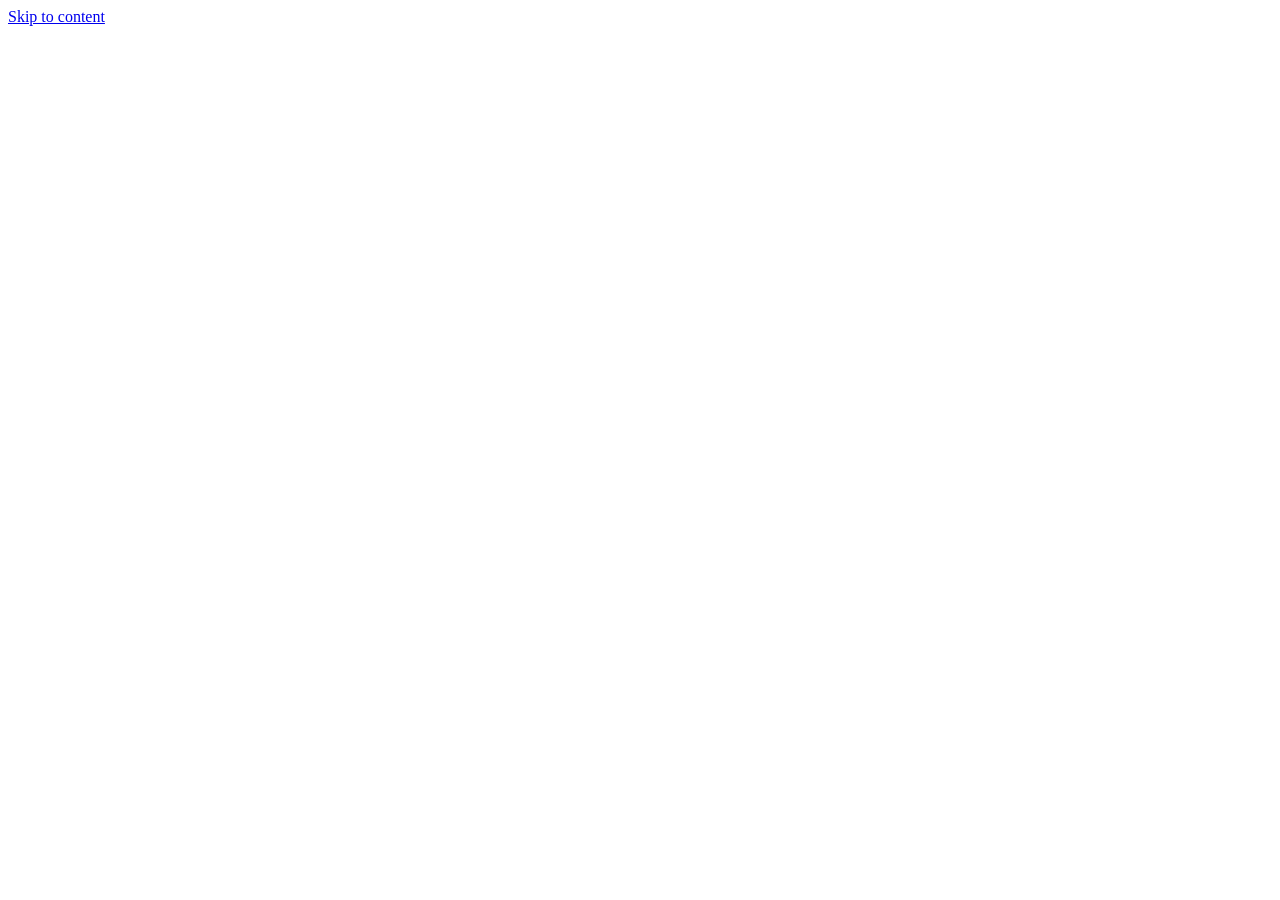
==== commit 8e4c57fe: "Saturne 0.6.0: language, history, radio, mini player, imports and backups Co-Authored-By: Claude Son" ====
--- a/web/index.html
+++ b/web/index.html
@@ -6,560 +6,10 @@
 <title>Saturne</title>
 <link rel="icon" href="data:image/svg+xml,%3Csvg xmlns='http://www.w3.org/2000/svg' viewBox='0 0 24 24'%3E%3Crect width='24' height='24' rx='6' fill='%230a0a0e'/%3E%3Ccircle cx='12' cy='12' r='4.6' fill='%23f5f5fa'/%3E%3Cellipse cx='12' cy='12' rx='9.4' ry='3.1' transform='rotate(-22 12 12)' fill='none' stroke='%238b5cf6' stroke-width='1.6'/%3E%3C/svg%3E">
 <style>
-@font-face{font-family:"Plus Jakarta Sans";font-style:normal;font-weight:400 800;font-display:swap;src:url(/assets/jakarta-latin-ext.woff2) format("woff2");unicode-range:U+0100-02BA,U+02BD-02C5,U+02C7-02CC,U+02CE-02D7,U+02DD-02FF,U+0304,U+0308,U+0329,U+1D00-1DBF,U+1E00-1E9F,U+1EF2-1EFF,U+2020,U+20A0-20AB,U+20AD-20C0,U+2113,U+2C60-2C7F,U+A720-A7FF}
-@font-face{font-family:"Plus Jakarta Sans";font-style:normal;font-weight:400 800;font-display:swap;src:url(/assets/jakarta-latin.woff2) format("woff2");unicode-range:U+0000-00FF,U+0131,U+0152-0153,U+02BB-02BC,U+02C6,U+02DA,U+02DC,U+0304,U+0308,U+0329,U+2000-206F,U+20AC,U+2122,U+2191,U+2193,U+2212,U+2215,U+FEFF,U+FFFD}
-/* Design : noir OLED, texte blanc/gris, un seul accent violet. Rail gauche, contenu, barre de lecture en bas, file d'attente en tiroir. */
-:root{
-  color-scheme:dark;
-  --bg:#000; --panel:#08080b; --raise:#101015; --raise2:#18181f; --line:#1c1c24; --line2:#2a2a35;
-  --fg:#f5f5f8; --mute:#8b8b99; --accent:#7c3aed; --accent-hi:#a78bfa; --accent-soft:rgba(139,92,246,.15);
-  --font:"Plus Jakarta Sans",system-ui,-apple-system,"Segoe UI",sans-serif;
-  --sw:248px; --barh:84px;
-  --r-btn:10px; --r-ctl:12px; --r-sm:8px;
-  --faint:#6e6e7c; --bookmark:#fbbf24; --accent-glow:rgba(139,92,246,.2);
-}
-html[data-radius="square"]{--r-btn:5px;--r-ctl:7px;--r-sm:4px}
-html[data-radius="round"]{--r-btn:999px;--r-ctl:16px;--r-sm:10px}
-html.no-motion *{transition:none!important;animation:none!important}
-*{box-sizing:border-box}
-html,body{height:100%;margin:0}
-body{background:var(--bg);color:var(--fg);font:14px/1.45 var(--font);overflow:hidden}
-button,input,select,textarea{font:inherit;color:inherit}
-button{background:none;border:0;padding:0;cursor:pointer;text-align:inherit}
-:focus-visible{outline:2px solid var(--accent-hi);outline-offset:2px;border-radius:8px}
-[hidden]{display:none!important}
-svg{width:20px;height:20px;fill:currentColor;display:block;flex:none}
-::-webkit-scrollbar{width:10px;height:10px}
-::-webkit-scrollbar-thumb{background:var(--line2);border-radius:10px;border:3px solid transparent;background-clip:content-box}
-
-/* ---------- Connexion ---------- */
-.auth{position:fixed;inset:0;z-index:100;background:#000;display:grid;place-items:center;overflow:auto;padding:24px}
-.auth-card{width:min(410px,100%);padding:34px 30px 28px;border:1px solid var(--line2);border-radius:18px;background:var(--panel)}
-.auth-brand{display:flex;align-items:center;gap:12px;font-weight:800;font-size:15px;letter-spacing:.32em;margin:0 0 22px}
-.auth-brand svg{width:34px;height:34px}
-.auth-card h2{margin:0 0 4px;font-size:24px;letter-spacing:-.02em}
-.auth-card p.lead{color:var(--mute);margin:0 0 20px}
-.tabs{display:grid;grid-template-columns:1fr 1fr;background:var(--raise);border-radius:var(--r-ctl);padding:4px;margin:0 0 20px}
-.tabs button{padding:9px;border-radius:var(--r-sm);text-align:center;font-weight:600;color:var(--mute)}
-.tabs button.on{background:var(--raise2);color:#fff}
-.fld{display:flex;flex-direction:column;gap:6px;margin:0 0 14px}
-.fld label{font-size:12px;font-weight:600;color:var(--mute);letter-spacing:.04em}
-.input{background:#000;border:1px solid var(--line2);border-radius:var(--r-btn);padding:12px 14px;width:100%;min-width:0}
-.input:focus{outline:0;border-color:var(--accent)}
-.input::placeholder{color:#5d5d6b}
-.auth-err{color:#ff8fa8;min-height:20px;margin:2px 0 12px;font-size:13px}
-.auth-card .btn{width:100%;justify-content:center;padding:13px}
-.auth-foot{color:var(--mute);font-size:12px;margin:16px 0 0;text-align:center}
-
-/* ---------- Application ---------- */
-.app{height:100dvh;display:grid;grid-template-columns:var(--sw) minmax(0,1fr);grid-template-rows:minmax(0,1fr) auto;grid-template-areas:"side main" "bar bar";transition:grid-template-columns .25s cubic-bezier(.2,.8,.2,1)}
-.side{grid-area:side;background:#000;border-right:1px solid var(--line);display:flex;flex-direction:column;min-height:0;min-width:0;overflow:hidden}
-.sidehead{display:flex;align-items:center;height:72px;padding:0 14px 0 25px}
-.brand{display:flex;align-items:center;gap:12px;font-weight:800;font-size:14px;letter-spacing:.3em;white-space:nowrap}
-.brand svg{flex:none}
-.lbl,.pli b,.pli .lk,.account .who,.account>svg,.pl-head .ib{transition:opacity .22s ease,max-width .34s cubic-bezier(.4,0,.2,1)}
-.lbl{display:inline-block;max-width:190px;overflow:hidden;white-space:nowrap}
-.nav{display:flex;flex-direction:column;gap:2px;padding:0 12px}
-.nav button,.navlike{display:flex;align-items:center;gap:16px;width:100%;padding:11px 17px;border-radius:var(--r-btn);font-weight:600;font-size:14.5px;color:var(--mute);white-space:nowrap;transition:background .15s,color .15s}
-.nav button:hover,.navlike:hover{color:#fff;background:var(--raise)}
-.nav button.on{color:#fff;background:var(--accent-soft)}
-.nav button.on svg{color:var(--accent-hi)}
-.nav button svg,.navlike svg{width:21px;height:21px}
-.navlike svg{transition:transform .34s cubic-bezier(.4,0,.2,1)}
-.sep{height:1px;background:var(--line);margin:14px 18px 8px}
-.pl-head{display:flex;align-items:center;justify-content:space-between;height:36px;padding:0 16px 0 29px;font-weight:700;font-size:13px;color:#fff;white-space:nowrap}
-.scroll{overflow-y:auto;overflow-x:hidden;min-height:0;flex:1;display:flex;flex-direction:column;gap:2px;padding:0 12px}
-.pli{display:flex;align-items:center;gap:12px;padding:7px 10px;border-radius:var(--r-ctl);min-width:0;color:#c9c9d4;font-weight:500;white-space:nowrap}
-.pli:hover,.pli.over{background:var(--raise);color:#fff}
-.pli.on{background:var(--accent-soft);color:#fff}
-.pli.over{outline:2px dashed var(--accent-hi);outline-offset:-2px}
-.pthumb{width:36px;height:36px;border-radius:9px;flex:none;overflow:hidden;display:grid;place-items:center;font-weight:700;font-size:15px;background:var(--raise2);color:#d8d8e2}
-.pthumb img{width:100%;height:100%;object-fit:cover}
-.pthumb svg{width:18px;height:18px}
-.pli.on .pthumb{color:var(--accent-hi)}
-.pli[data-pl="favs"] .pthumb,.libcard[data-pl="favs"] .cov,.pfp.fav{color:var(--bookmark)}
-.pli b{font-weight:600;overflow:hidden;text-overflow:ellipsis;white-space:nowrap;flex:1;max-width:190px}
-.pli .lk{width:14px;height:14px;color:var(--mute);max-width:14px}
-.pli.create{color:var(--mute)}
-.pli.create .pthumb{background:transparent;border:1.5px dashed var(--line2);color:var(--mute)}
-.updbanner{margin:6px 12px 0;padding:10px 12px;border:1px solid var(--accent);border-radius:var(--r-ctl);background:var(--accent-soft);display:flex;align-items:center;justify-content:space-between;gap:10px;font-size:13px}
-.updbanner .btn{padding:6px 12px;font-size:12.5px}
-.updbanner b{display:block}
-.account{margin:8px 12px 14px;padding:10px;border-radius:var(--r-ctl);border:1px solid var(--line);background:var(--panel);display:flex;align-items:center;gap:12px;min-width:0;width:calc(100% - 24px);white-space:nowrap;overflow:hidden}
-.account:hover{border-color:var(--line2)}
-.avatar-s{width:36px;height:36px;border-radius:50%;overflow:hidden;flex:none;background:var(--raise2);display:grid;place-items:center;font-weight:700}
-.avatar-s img{width:100%;height:100%;object-fit:cover}
-.account .who{min-width:0;flex:1;max-width:150px;overflow:hidden;text-align:left}
-.account .who b{display:block;font-weight:700;overflow:hidden;text-overflow:ellipsis;white-space:nowrap}
-.account .who small{color:var(--mute);font-size:12px}
-/* ---------- Contenu ---------- */
-main{grid-area:main;min-width:0;min-height:0;display:flex;flex-direction:column;overflow:hidden;background:#000}
-.topbar{padding:16px 28px;display:flex;gap:12px;align-items:center}
-.circ{width:40px;height:40px;border-radius:var(--r-btn);border:1px solid var(--line2);display:grid;place-items:center;color:#fff;flex:none}
-.circ:hover:not(:disabled){background:var(--raise2)}
-.circ:disabled{opacity:.3;cursor:default}
-.search{flex:1;min-width:0;max-width:560px;display:flex;align-items:center;gap:10px;background:var(--raise);border:1px solid var(--line);border-radius:var(--r-ctl);padding:0 18px;transition:border-color .15s}
-.search:focus-within{border-color:var(--accent)}
-.search svg{color:var(--mute)}
-.search input{flex:1;min-width:0;background:none;border:0;outline:0;padding:12px 0}
-.search input::placeholder{color:#707080}
-.spacer{flex:1}
-.avatar-btn{width:42px;height:42px;border-radius:50%;overflow:hidden;border:1px solid var(--line2);background:var(--raise2);display:grid;place-items:center;font-weight:700;flex:none}
-.avatar-btn:hover{border-color:var(--accent-hi)}
-.avatar-btn img{width:100%;height:100%;object-fit:cover}
-.menubtn{display:none}
-#view{flex:1;overflow-y:auto;padding:8px 32px calc(var(--barh) + 32px);min-height:0}
-.btn{background:var(--accent);color:#fff;font-weight:700;border-radius:var(--r-btn);padding:11px 22px;white-space:nowrap;display:inline-flex;align-items:center;gap:10px;transition:background .15s,transform .12s}
-.btn:hover{filter:brightness(1.12);transform:translateY(-1px)}
-.btn svg{width:18px;height:18px}
-.btn.alt{background:rgba(255,255,255,.08);border:1px solid rgba(255,255,255,.14)}
-.btn.alt:hover{background:rgba(255,255,255,.14)}
-.ghost{border:1px solid var(--line2);border-radius:var(--r-btn);padding:9px 18px;font-weight:600;white-space:nowrap;display:inline-flex;align-items:center;gap:8px}
-.ghost svg{width:18px;height:18px}
-.ghost:hover{border-color:#fff}
-.ghost.warn{border-color:#ff8fa8;color:#ff8fa8}
-h1{font-weight:800;font-size:clamp(30px,4.4vw,52px);line-height:1.05;letter-spacing:-.035em;margin:6px 0 10px;text-wrap:balance}
-h2.sh{font-weight:800;font-size:21px;letter-spacing:-.02em;margin:0}
-.eyebrow{font-size:11px;font-weight:700;letter-spacing:.18em;text-transform:uppercase;color:var(--accent-hi);margin:0;display:flex;align-items:center;gap:8px}
-.sub{color:var(--mute);margin:0 0 18px;max-width:58ch}
-.head-actions{display:flex;flex-wrap:wrap;gap:10px;align-items:center}
-.sechd{display:flex;align-items:center;justify-content:space-between;margin:0 0 16px;gap:12px}
-.more{color:var(--mute);font-weight:600;font-size:13px;display:inline-flex;align-items:center;gap:4px}
-.more:hover{color:#fff}
-.block{margin:0 0 32px}
-.pagehead{padding:8px 0 24px}
-.greet{color:var(--mute);margin:2px 0 16px}
-.greet b{color:#fff}
-
-/* ---------- Hero : sorties les plus récentes ---------- */
-.hero{position:relative;height:clamp(270px,32vw,340px);border-radius:16px;overflow:hidden;border:1px solid var(--line);background:#000;margin:0 0 32px}
-.slide{position:absolute;inset:0;opacity:0;transition:opacity .6s ease;pointer-events:none}
-.slide.on{opacity:1;pointer-events:auto}
-.slide .bg{position:absolute;right:0;top:0;width:76%;height:100%;object-fit:cover;-webkit-mask-image:linear-gradient(90deg,transparent 0,#000 40%);mask-image:linear-gradient(90deg,transparent 0,#000 40%)}
-.slide::before{content:"";position:absolute;inset:0;z-index:1;background:linear-gradient(90deg,#000 24%,rgba(0,0,0,.5) 55%,rgba(0,0,0,0) 100%)}
-.sl-body{position:absolute;z-index:2;left:38px;top:30px;bottom:30px;display:flex;flex-direction:column;justify-content:flex-start;max-width:52%;gap:6px}
-.sl-body .sl-by{margin:auto 0 14px}
-.sl-body .sl-actions{min-height:44px}
-.sl-title{font-weight:800;font-size:clamp(24px,3.1vw,42px);line-height:1.08;letter-spacing:-.03em;margin:6px 0 4px;display:-webkit-box;-webkit-line-clamp:3;-webkit-box-orient:vertical;overflow:hidden;text-wrap:balance}
-.sl-by{color:#c9c9d4;font-size:15px;margin:0 0 16px}
-.sl-by .alink{font-weight:700;color:#fff}
-.sl-actions{display:flex;gap:10px;flex-wrap:wrap;align-items:center}
-.hero-dots{position:absolute;z-index:3;right:24px;bottom:20px;display:flex;gap:8px;align-items:center}
-.hero-dots button{width:8px;height:8px;border-radius:8px;background:rgba(255,255,255,.35);transition:width .25s,background .25s}
-.hero-dots button.on{width:28px;background:#fff}
-.hero-nav{position:absolute;z-index:3;right:22px;top:18px;display:flex;gap:8px}
-.hero-nav button{width:34px;height:34px;border-radius:var(--r-btn);background:rgba(0,0,0,.55);border:1px solid rgba(255,255,255,.2);display:grid;place-items:center}
-.hero-nav button:hover{background:rgba(255,255,255,.18)}
-.hero-empty{position:absolute;inset:0;display:flex;flex-direction:column;justify-content:center;padding:0 38px;gap:8px}
-
-/* ---------- Cartes ---------- */
-.grid{list-style:none;margin:0;padding:0;display:grid;grid-template-columns:repeat(auto-fill,minmax(200px,1fr));gap:26px 20px}
-.shelf{list-style:none;margin:0;padding:0 0 8px;display:grid;grid-auto-flow:column;grid-auto-columns:204px;gap:20px;overflow-x:auto;scroll-snap-type:x proximity}
-.shelf .card{scroll-snap-align:start}
-.card{position:relative;min-width:0}
-.card .thumb{display:block;width:100%;position:relative;aspect-ratio:16/11;border-radius:12px;overflow:hidden;background:var(--raise)}
-.card .thumb img{width:100%;height:100%;object-fit:cover;display:block;transition:transform .3s}
-.card:hover .thumb img{transform:scale(1.04)}
-.pb{position:absolute;right:10px;bottom:10px;width:42px;height:42px;border-radius:var(--r-ctl);background:var(--accent);color:#fff;display:grid;place-items:center;opacity:0;transform:translateY(8px);transition:opacity .18s,transform .18s}
-.card:hover .pb,.thumb:focus-visible .pb{opacity:1;transform:none}
-.pb svg{width:22px;height:22px}
-.card .tt{margin-top:11px}
-.cacts{position:absolute;top:8px;right:8px;display:flex;gap:2px;opacity:0;transition:opacity .15s}
-.card:hover .cacts,.cacts:focus-within{opacity:1}
-.cacts .ib{background:rgba(0,0,0,.72);backdrop-filter:blur(6px);color:#fff}
-.card.on .tt{color:var(--accent-hi)}
-.sk{aspect-ratio:16/12;border-radius:16px;background:linear-gradient(100deg,var(--raise) 30%,#1b1b24 50%,var(--raise) 70%);background-size:300% 100%;animation:sh 1.4s linear infinite}
-.sk.round{aspect-ratio:1;border-radius:50%}
-@keyframes sh{from{background-position:100% 0}to{background-position:-100% 0}}
-
-/* ---------- Listes ---------- */
-.rows{list-style:none;margin:0;padding:0;display:flex;flex-direction:column}
-.row{display:grid;grid-template-columns:auto minmax(0,1fr) auto auto;gap:14px;align-items:center;padding:8px 10px;border-radius:14px}
-.row:hover{background:var(--raise)}
-.cover{position:relative;width:92px;aspect-ratio:16/9;border-radius:10px;overflow:hidden;background:var(--raise);flex:none}
-.cover img{width:100%;height:100%;object-fit:cover;display:block}
-.cover .ov{position:absolute;inset:0;display:grid;place-items:center;background:rgba(0,0,0,.55);color:#fff;opacity:0}
-.row:hover .ov,.cover:focus-visible .ov{opacity:1}
-.tt{font-weight:700;overflow:hidden;text-overflow:ellipsis;white-space:nowrap}
-.ch{color:var(--mute);font-size:13px;overflow:hidden;text-overflow:ellipsis;white-space:nowrap}
-.alink{color:inherit;max-width:100%;overflow:hidden;text-overflow:ellipsis;white-space:nowrap;display:inline-block;vertical-align:bottom}
-.alink:hover{color:#fff;text-decoration:underline}
-.row.on .tt{color:var(--accent-hi)}
-.dur{color:var(--faint);font-size:13px;font-variant-numeric:tabular-nums}
-.acts{display:flex;gap:2px}
-.ib{width:36px;height:36px;border-radius:var(--r-btn);display:grid;place-items:center;color:var(--mute);flex:none;transition:background .12s,color .12s}
-.ib:hover{color:#fff;background:var(--raise2)}
-.ib.act{color:var(--accent-hi)}
-.ib:disabled{opacity:.3;cursor:default}
-.ib.sm{width:28px;height:28px}.ib.sm svg{width:16px;height:16px}
-
-/* ---------- Bookmark animé ---------- */
-.bm{overflow:visible}
-.bm-out{fill:none;stroke:currentColor;stroke-width:1.9;stroke-linejoin:round}
-.bm-fill{fill:var(--bookmark);transform:translateY(100%);transition:transform .5s cubic-bezier(.22,1,.36,1)}
-.bmk.on{color:var(--bookmark)}
-.bmk.on .bm-fill{transform:translateY(0)}
-.bmk.pop .bm{animation:bmpop .5s cubic-bezier(.34,1.56,.64,1)}
-@keyframes bmpop{0%{transform:scale(1)}40%{transform:scale(1.3)}100%{transform:scale(1)}}
-
-/* ---------- Genres, artistes ---------- */
-.tiles{list-style:none;margin:0;padding:0;display:grid;grid-template-columns:repeat(auto-fill,minmax(180px,1fr));gap:14px}
-.tile{width:100%;aspect-ratio:16/8;border-radius:12px;padding:18px;display:flex;align-items:flex-end;font-weight:700;font-size:18px;letter-spacing:-.01em;background:var(--raise);border:1px solid var(--line);transition:border-color .15s,background .15s}
-.tile:hover{border-color:var(--accent);background:var(--raise2)}
-.artists{list-style:none;margin:0;padding:0;display:grid;grid-template-columns:repeat(auto-fill,minmax(150px,1fr));gap:24px 16px}
-.artist{display:flex;flex-direction:column;align-items:center;text-align:center;gap:10px;width:100%;padding:14px 8px;border-radius:20px;transition:background .15s}
-.artist:hover{background:var(--raise)}
-.avatar{width:100%;max-width:136px;aspect-ratio:1;border-radius:50%;overflow:hidden;background:var(--raise2);display:grid;place-items:center;font-weight:700;font-size:38px;color:#d8d8e2}
-.avatar img{width:100%;height:100%;object-fit:cover}
-.artist b{font-weight:700;max-width:100%;overflow:hidden;text-overflow:ellipsis;white-space:nowrap;display:block}
-.artist small{color:var(--mute);display:block}
-.asearch{display:flex;gap:10px;flex-wrap:wrap;align-items:center;margin:0 0 26px}
-.asearch .search{max-width:460px}
-
-/* ---------- Page Playlists ---------- */
-.plhero{position:relative;border-radius:16px;border:1px solid var(--line);padding:38px 34px 34px;margin:4px 0 24px;overflow:hidden;background:radial-gradient(60% 120% at 92% 0%,var(--accent-glow),transparent 70%),#000}
-.plhero h1{margin:0 0 6px;font-size:clamp(34px,5vw,58px)}
-.plhero .sub{margin:0 0 22px}
-.toolbar{display:flex;align-items:center;justify-content:space-between;gap:12px;flex-wrap:wrap;margin:0 0 20px}
-.chips{display:flex;gap:8px;flex-wrap:wrap}
-.chip{padding:8px 18px;border-radius:var(--r-btn);border:1px solid var(--line2);font-weight:600;color:#c9c9d4}
-.chip:hover{border-color:#fff;color:#fff}
-.chip.on{background:var(--accent);border-color:var(--accent);color:#fff}
-.sortbox{display:flex;align-items:center;gap:10px;color:var(--mute)}
-.select{background:#000;border:1px solid var(--line2);border-radius:var(--r-btn);padding:8px 14px;min-width:150px;color:#fff}
-.libwrap{display:grid;grid-template-columns:minmax(0,1fr) 280px;gap:26px;align-items:start}
-.libgrid{list-style:none;margin:0;padding:0;display:grid;grid-template-columns:repeat(auto-fill,minmax(168px,1fr));gap:24px 20px}
-.libcard{position:relative;min-width:0}
-.libcard>button.cov{position:relative;width:100%;aspect-ratio:1;border-radius:12px;overflow:hidden;background:var(--raise);display:grid;place-items:center;font-weight:700;font-size:40px;color:#d8d8e2;border:1px solid var(--line);transition:border-color .15s,transform .2s}
-.libcard>button.cov:hover{border-color:var(--line2);transform:translateY(-3px)}
-.libcard .cov img{width:100%;height:100%;object-fit:cover}
-.libcard .cov svg{width:44px;height:44px}
-.libcard.create>button.cov{background:transparent;border:2px dashed var(--line2);color:var(--mute)}
-.libcard.over>button.cov,.libcard.over{outline:2px dashed var(--accent-hi);outline-offset:3px;border-radius:16px}
-.lc-meta{display:flex;align-items:flex-start;justify-content:space-between;gap:6px;margin-top:10px}
-.lc-meta>div{min-width:0}
-.lc-meta b{display:block;font-weight:700;overflow:hidden;text-overflow:ellipsis;white-space:nowrap}
-.lc-meta small{color:var(--faint);display:flex;align-items:center;gap:5px}
-.lc-meta small svg{width:13px;height:13px}
-.libside{display:flex;flex-direction:column;gap:16px}
-.box{border:1px solid var(--line);border-radius:14px;padding:18px;background:var(--panel)}
-.box h3{margin:0 0 14px;font-size:16px;font-weight:700;display:flex;align-items:center;justify-content:space-between}
-.mini-row{display:flex;align-items:center;gap:12px;padding:6px 4px;border-radius:12px;width:100%;min-width:0}
-.mini-row:hover{background:var(--raise)}
-.mini-row img{width:44px;height:44px;object-fit:cover;border-radius:10px;background:var(--raise);flex:none}
-.mini-row .m{min-width:0;flex:1}
-.mini-row b{display:block;font-weight:600;font-size:13.5px;overflow:hidden;text-overflow:ellipsis;white-space:nowrap}
-.mini-row small{color:var(--mute);font-size:12px;display:block;overflow:hidden;text-overflow:ellipsis;white-space:nowrap}
-.mini-row.on b{color:var(--accent-hi)}
-.quick{display:grid;grid-template-columns:repeat(3,1fr);gap:8px}
-.quick button{display:flex;align-items:center;flex-direction:column;gap:8px;padding:12px 4px;border-radius:var(--r-ctl);color:var(--mute);font-size:12.5px;font-weight:600}
-.quick button:hover{background:var(--raise);color:#fff}
-.quick button.act{color:var(--accent-hi)}
-.quick svg{width:24px;height:24px}
-
-/* ---------- Playlist / artiste ---------- */
-.banner{position:relative;min-height:280px;border-radius:16px;margin:4px 0 22px;background:var(--raise) center/cover;overflow:hidden;display:flex;align-items:flex-end;gap:24px;padding:26px;user-select:none;touch-action:pan-y;border:1px solid var(--line)}
-.banner.has{cursor:grab}.banner.grab{cursor:grabbing}
-.banner::after{content:"";position:absolute;inset:0;background:linear-gradient(to top,rgba(0,0,0,.9),rgba(0,0,0,.1) 80%);pointer-events:none}
-.banner>*{position:relative;z-index:2}
-.banner.over,.pfp.over{outline:2px dashed var(--accent-hi);outline-offset:-8px}
-.pfp{width:156px;aspect-ratio:1;border-radius:12px;flex:none;overflow:hidden;position:relative;background:var(--raise2);box-shadow:0 16px 40px rgba(0,0,0,.7);cursor:pointer;display:grid;place-items:center;font-weight:800;font-size:54px;color:#d8d8e2}
-.pfp.round{border-radius:50%;cursor:default}
-.pfp svg{width:54px;height:54px}
-.pfp img{position:absolute;inset:0;width:100%;height:100%;object-fit:cover}
-.pfp .pov{position:absolute;inset:0;display:flex;flex-direction:column;gap:6px;align-items:center;justify-content:center;background:rgba(0,0,0,.62);opacity:0;font-size:11px;font-weight:700;letter-spacing:.1em;text-transform:uppercase;text-align:center;padding:8px;transition:opacity .15s;color:#fff}
-.pfp .pov svg{width:26px;height:26px}
-.pfp:hover .pov,.pfp.over .pov,.pfp:focus-visible .pov{opacity:1}
-.pfp.static{cursor:default}
-.bmeta{min-width:0;flex:1}
-.bmeta h1{margin:4px 0 6px;text-shadow:0 2px 16px rgba(0,0,0,.6)}
-.title-input{font-weight:800;font-size:clamp(26px,4.4vw,48px);line-height:1.05;letter-spacing:-.04em;background:none;border:0;border-bottom:2px solid transparent;width:100%;padding:0;margin:4px 0 6px;text-shadow:0 2px 16px rgba(0,0,0,.6)}
-.title-input:hover,.title-input:focus{border-bottom-color:rgba(255,255,255,.3);outline:0}
-.title-input:disabled{opacity:1;border-color:transparent}
-.desc-input{background:none;border:0;border-bottom:1px solid transparent;width:100%;max-width:560px;padding:2px 0;color:#d2d2dc;margin:0 0 6px;display:block}
-.desc-input:hover,.desc-input:focus{border-bottom-color:rgba(255,255,255,.3);outline:0}
-.desc-input::placeholder{color:#8b8b99}
-.btools{position:absolute!important;top:14px;right:14px;display:flex;gap:6px;opacity:0;transition:opacity .15s}
-.banner:hover .btools,.btools:focus-within{opacity:1}
-.btools button{background:rgba(0,0,0,.7);backdrop-filter:blur(8px);border-radius:var(--r-btn);padding:8px 14px;font-weight:600;font-size:12.5px;display:flex;align-items:center;gap:8px}
-.btools button svg{width:16px;height:16px}
-.btools button:hover{background:rgba(0,0,0,.92)}
-.bhint{position:absolute!important;inset:0;display:none;place-items:center;background:rgba(0,0,0,.65);font-weight:700;letter-spacing:.08em;text-transform:uppercase;font-size:13px}
-.banner.over .bhint{display:grid}
-.banner .sub{margin:0;color:#c9c9d4;text-shadow:0 1px 10px rgba(0,0,0,.6)}
-.back{margin:0 0 10px}
-.seg{display:inline-flex;background:var(--raise);border:1px solid var(--line2);border-radius:var(--r-ctl);padding:3px}
-.seg button{display:flex;align-items:center;gap:8px;padding:7px 16px;border-radius:var(--r-btn);font-weight:600;color:var(--mute)}
-.seg button svg{width:16px;height:16px}
-.seg button.on{background:var(--accent);color:#fff}
-.privacy-note{color:var(--mute);font-size:13px;margin:10px 0 18px;display:flex;gap:8px;align-items:center}
-.privacy-note svg{width:16px;height:16px;flex:none}
-.badge{display:inline-flex;align-items:center;gap:6px;padding:3px 10px;border-radius:var(--r-sm);border:1px solid rgba(255,255,255,.22);font-size:12px;font-weight:600;color:#e6e6ee;margin-left:10px;vertical-align:middle}
-.badge svg{width:13px;height:13px}
-
-/* ---------- Réglages ---------- */
-.setgrid{display:grid;gap:12px;max-width:700px}
-.set{background:var(--panel);border:1px solid var(--line);border-radius:14px;padding:18px 20px;display:flex;gap:16px;align-items:center;justify-content:space-between;flex-wrap:wrap}
-.set h3{margin:0 0 2px;font-size:15px;font-weight:700;display:flex;align-items:center;gap:10px}
-.set p{margin:0;color:var(--mute);max-width:46ch}
-.set .grow{flex:1;min-width:200px}
-.switch{width:46px;height:28px;border-radius:var(--r-btn);background:var(--line2);position:relative;transition:background .2s;flex:none}
-.switch::after{content:"";position:absolute;top:3px;left:3px;width:22px;height:22px;border-radius:var(--r-sm);background:#fff;transition:transform .2s}
-.switch[aria-checked=true]{background:var(--accent)}
-.switch[aria-checked=true]::after{transform:translateX(18px)}
-.profile{display:flex;gap:18px;align-items:center;flex-wrap:wrap}
-.profile .who2 b{display:block;font-size:17px}
-.profile .who2 small{color:var(--mute)}
-.profile .avatar-big{width:76px;height:76px;border-radius:50%;overflow:hidden;background:var(--raise2);display:grid;place-items:center;font-weight:800;font-size:28px;border:1px solid var(--line2);cursor:pointer;position:relative}
-.profile .avatar-big img{width:100%;height:100%;object-fit:cover}
-.profile .avatar-big:hover::after{content:"Changer";position:absolute;inset:0;background:rgba(0,0,0,.65);display:grid;place-items:center;font-size:11px;font-weight:700;letter-spacing:.08em;text-transform:uppercase}
-.empty{color:var(--mute);padding:22px 0}
-.err{color:#ff8fa8}
-.errbox{background:var(--raise);border:1px solid var(--line2);border-radius:16px;padding:16px 18px;max-width:640px;display:flex;gap:14px;align-items:center;justify-content:space-between;flex-wrap:wrap}
-
-/* ---------- Réglages ---------- */
-.setlayout{display:grid;grid-template-columns:210px minmax(0,1fr);gap:34px;align-items:start}
-.setnav{display:flex;flex-direction:column;gap:2px;position:sticky;top:0}
-.setnav button{display:flex;align-items:center;gap:12px;padding:10px 14px;border-radius:var(--r-btn);font-weight:600;color:var(--mute);white-space:nowrap}
-.setnav button:hover{color:#fff;background:var(--raise)}
-.setnav button.on{color:#fff;background:var(--accent-soft)}
-.setnav button.on svg{color:var(--accent-hi)}
-.setnav svg{width:19px;height:19px}
-.setpane h2{margin:0 0 4px;font-size:24px;font-weight:800;letter-spacing:-.02em}
-.setpane .lead{color:var(--mute);margin:0 0 22px;max-width:60ch}
-.setgroup{display:grid;gap:10px;max-width:740px}
-.setgroup h4{margin:18px 0 2px;font-size:12px;font-weight:700;letter-spacing:.14em;text-transform:uppercase;color:var(--mute)}
-.setgroup h4:first-child{margin-top:0}
-.set.danger{border-color:rgba(255,143,168,.35)}
-.swatches{display:flex;gap:10px;flex-wrap:wrap}
-.swatch{width:32px;height:32px;border-radius:var(--r-sm);background:var(--c);border:2px solid transparent;outline:2px solid transparent;outline-offset:2px}
-.swatch.on{outline-color:#fff}
-.kbd{display:inline-block;padding:2px 8px;border:1px solid var(--line2);border-bottom-width:2px;border-radius:6px;font:600 12px var(--font);color:#d8d8e2;background:var(--raise)}
-.kv{display:grid;grid-template-columns:140px 1fr;gap:6px 16px;color:var(--mute);margin:0}
-.kv b{color:#fff;font-weight:600;word-break:break-all}
-.notes{white-space:pre-wrap;color:#c9c9d4;background:var(--raise);border:1px solid var(--line);border-radius:var(--r-ctl);padding:12px 14px;max-height:180px;overflow:auto;margin:10px 0 0;width:100%}
-.upstat{display:flex;align-items:center;gap:10px;color:var(--mute)}
-.upstat .dot{width:8px;height:8px;border-radius:50%;background:var(--mute)}
-.upstat.ok .dot{background:#4ade80}.upstat.new .dot{background:var(--accent-hi)}
-/* ---------- Fenêtres modales ---------- */
-.mback{position:fixed;inset:0;background:rgba(0,0,0,.74);z-index:120;display:grid;place-items:center;padding:20px}
-.mbox{width:min(470px,100%);max-height:92vh;overflow:auto;background:var(--panel);border:1px solid var(--line2);border-radius:16px;padding:24px}
-.mbox h3{margin:0 0 6px;font-size:20px;letter-spacing:-.01em}
-.mbox p{color:var(--mute);margin:0 0 14px}
-.mbox .fld{margin:0 0 12px}
-.mactions{display:flex;gap:10px;justify-content:flex-end;margin-top:18px;flex-wrap:wrap}
-.merr{color:#ff8fa8;min-height:18px;font-size:13px;margin:2px 0 0}
-.codebox{width:100%;height:130px;resize:none;background:#000;border:1px solid var(--line2);border-radius:var(--r-btn);padding:10px 12px;font:12px/1.4 ui-monospace,Consolas,monospace;color:#d8d8e2;word-break:break-all}
-.codebox:focus{outline:0;border-color:var(--accent)}
-.avatar-edit{display:flex;align-items:center;gap:18px;margin:0 0 16px}
-.avatar-edit .avatar-big{width:84px;height:84px;border-radius:50%;overflow:hidden;background:var(--raise2);display:grid;place-items:center;font-weight:800;font-size:30px;border:1px solid var(--line2);position:relative;flex:none;cursor:pointer}
-.avatar-edit .avatar-big img{width:100%;height:100%;object-fit:cover}
-.avatar-edit .avatar-big::after{content:"Changer";position:absolute;inset:0;background:rgba(0,0,0,.62);display:grid;place-items:center;font-size:11px;font-weight:700;letter-spacing:.08em;text-transform:uppercase;opacity:0;transition:opacity .15s}
-.avatar-edit .avatar-big:hover::after,.avatar-edit .avatar-big.over::after{opacity:1}
-.avatar-edit .avatar-big.over{outline:2px dashed var(--accent-hi);outline-offset:3px}
-@media (max-width:900px){.setlayout{grid-template-columns:minmax(0,1fr);gap:18px}.setnav{flex-direction:row;overflow-x:auto;position:static}.kv{grid-template-columns:1fr}}
-
-/* ---------- Finitions ---------- */
-svg.i{fill:none}
-.cov>img,.pthumb>img{position:absolute;inset:0;width:100%;height:100%;object-fit:cover}
-.cov>.mosaic,.pthumb>.mosaic,.pfp>.mosaic{position:absolute;inset:0;width:100%;height:100%}
-.pthumb{position:relative}
-.mosaic{display:grid;grid-template-columns:1fr 1fr;grid-template-rows:1fr 1fr;gap:1px;background:#000;overflow:hidden}
-.mosaic img{position:static;width:100%;height:100%;min-height:0;object-fit:cover;display:block}
-.card .tt{margin-top:11px;white-space:normal;display:-webkit-box;-webkit-line-clamp:2;-webkit-box-orient:vertical;overflow:hidden;min-height:2.7em;line-height:1.35}
-.welcome{border:1px dashed var(--line2);border-radius:var(--r-ctl);padding:22px 24px;margin:0 0 24px}
-.welcome h3{margin:0 0 4px;font-size:18px}
-.welcome p{color:var(--mute);margin:0 0 16px;max-width:52ch}
-input[type=range]:hover::-webkit-slider-runnable-track{height:6px}
-input[type=range]:hover::-webkit-slider-thumb{margin-top:-3.5px}
-/* Menus déroulants */
-.dd-btn{display:inline-flex;align-items:center;justify-content:space-between;gap:12px;min-width:176px;padding:9px 14px;border:1px solid var(--line2);border-radius:var(--r-btn);background:#000;color:#fff;font-weight:600;transition:border-color .15s}
-.dd-btn:hover,.dd-btn[aria-expanded=true]{border-color:var(--accent)}
-.dd-btn svg{width:16px;height:16px;color:var(--mute);transition:transform .22s}
-.dd-btn[aria-expanded=true] svg{transform:rotate(180deg)}
-.ddmenu{position:fixed;z-index:140;background:var(--raise);border:1px solid var(--line2);border-radius:var(--r-ctl);padding:6px;box-shadow:0 22px 56px rgba(0,0,0,.85);display:flex;flex-direction:column;gap:2px;max-height:320px;overflow:auto;animation:popIn .14s ease}
-.ddmenu button{display:flex;align-items:center;justify-content:space-between;gap:16px;padding:9px 12px;border-radius:var(--r-sm);text-align:left;white-space:nowrap;color:#d8d8e2;font-weight:500}
-.ddmenu button:hover,.ddmenu button:focus-visible{background:var(--raise2);color:#fff;outline:0}
-.ddmenu button.sel{color:#fff;font-weight:700}
-.ddmenu svg{width:16px;height:16px;color:var(--accent-hi)}
-/* Infobulle */
-.tip{position:fixed;z-index:150;pointer-events:none;background:#000;border:1px solid var(--line2);color:#fff;padding:4px 9px;border-radius:var(--r-sm);font-size:12px;font-weight:600;white-space:nowrap}
-.tip[data-side=top]{transform:translate(-50%,-100%)}
-.tip[data-side=right]{transform:translate(0,-50%)}
-/* Now playing */
-.np-page{display:grid;grid-template-columns:minmax(0,500px) minmax(0,1fr);gap:44px;align-items:center;padding-top:10px}
-.np-art{aspect-ratio:1;border-radius:16px;overflow:hidden;background:var(--raise);border:1px solid var(--line);position:relative}
-.np-art img{position:absolute;inset:0;width:100%;height:100%;object-fit:cover}
-.np-h{margin:26px 0 8px;font-size:12px;font-weight:700;letter-spacing:.14em;text-transform:uppercase;color:var(--mute)}
-.np-list{display:grid;gap:2px;max-width:440px}
-.now img,.now .tt{cursor:pointer}
-@media (max-width:900px){.np-page{grid-template-columns:minmax(0,1fr);gap:22px}}
-/* Changelog */
-.cl{display:grid;gap:10px}
-.cl-item{border:1px solid var(--line);border-radius:var(--r-ctl);background:var(--panel);overflow:hidden}
-.cl-head{display:flex;align-items:center;gap:12px;width:100%;padding:14px 18px;transition:background .15s}
-.cl-head:hover{background:var(--raise)}
-.cl-v{font-weight:800;font-size:16px}
-.cl-t{color:#c9c9d4;flex:1;min-width:0;overflow:hidden;text-overflow:ellipsis;white-space:nowrap}
-.cl-d{color:var(--faint);font-size:12.5px;white-space:nowrap}
-.cl-head svg{width:18px;height:18px;transition:transform .3s;color:var(--mute);flex:none}
-.cl-item.open .cl-head svg{transform:rotate(180deg)}
-.cl-body{display:grid;grid-template-rows:0fr;transition:grid-template-rows .32s cubic-bezier(.4,0,.2,1)}
-.cl-item.open .cl-body{grid-template-rows:1fr}
-.cl-in{overflow:hidden;min-height:0;padding:0 18px}
-.cl-list{padding:2px 0 16px}
-.cl-row{display:flex;gap:12px;align-items:flex-start;padding:5px 0;color:#d6d6de}
-.cl-tag{flex:none;font-size:10.5px;font-weight:800;letter-spacing:.08em;text-transform:uppercase;padding:2px 8px;border-radius:var(--r-sm);margin-top:2px;min-width:80px;text-align:center}
-.cl-tag.new{background:var(--accent-soft);color:var(--accent-hi)}
-.cl-tag.improved,.cl-tag.fixed{background:var(--raise2);color:#c9c9d4}
-.badge2{font-size:11px;font-weight:700;padding:2px 8px;border-radius:var(--r-sm);background:var(--raise2);color:#d8d8e2}
-.badge2.on{background:var(--accent-soft);color:var(--accent-hi)}
-@media (max-width:600px){.cl-t,.cl-d{display:none}}
-/* Animations */
-@keyframes fadeUp{from{opacity:0;transform:translateY(8px)}to{opacity:1;transform:none}}
-@keyframes fadeIn{from{opacity:0}to{opacity:1}}
-@keyframes popIn{from{opacity:0;transform:translateY(6px) scale(.97)}to{opacity:1;transform:none}}
-@keyframes toastIn{from{opacity:0;transform:translate(-50%,10px)}to{opacity:1;transform:translate(-50%,0)}}
-#view.enter{animation:fadeUp .24s ease}
-#view.enter .card,#view.enter .libcard,#view.enter .row,#view.enter .artist,#view.enter .tile{animation:fadeUp .38s cubic-bezier(.2,.8,.2,1) both;animation-delay:calc(var(--d,0) * 24ms)}
-.mback{animation:fadeIn .16s ease}
-.mbox{animation:popIn .22s cubic-bezier(.2,.9,.3,1.15)}
-.toast{display:flex;align-items:center;gap:16px;animation:toastIn .22s ease}
-.toast-act{color:var(--accent);font-weight:800;white-space:nowrap}
-.toast-act:hover{text-decoration:underline}
-
-/* ---------- Polish 0.5 ---------- */
-/* Images : apparition en fondu, barres noires recadrées */
-img{opacity:0;transition:opacity .35s ease}
-img.loaded{opacity:1}
-.thumb img,.cover img,.pthumb img,.mosaic img,.np-art img{transform:scale(var(--z,1))}
-.card:hover .thumb img{transform:scale(calc(var(--z,1) * 1.04))}
-/* Retour au clic et état actif des boutons de lecture */
-.ib,.circ,.chip,.ghost,.dd-btn{transition:background .12s,color .12s,transform .1s,border-color .15s}
-.btn:active,.ghost:active,.chip:active,.dd-btn:active,.playbtn:active,.circ:active:not(:disabled){transform:scale(.96)}
-.ib:active{transform:scale(.9)}
-.nav button:active,.pli:active,.row:active{transform:scale(.985)}
-.ib{position:relative}
-.ib.act::after{content:"";position:absolute;bottom:2px;left:50%;width:4px;height:4px;border-radius:50%;background:var(--accent-hi);transform:translateX(-50%)}
-/* Écrans larges : le contenu garde une largeur confortable */
-#view>*{max-width:1560px;margin-left:auto;margin-right:auto}
-/* États vides : icône et texte centrés */
-.empty{display:flex;flex-direction:column;align-items:center;text-align:center;gap:14px;padding:44px 16px;max-width:46ch;margin:0 auto;color:var(--mute)}
-.empty::before{content:"";flex:none;width:64px;height:64px;border-radius:50%;border:1px dashed var(--line2);background:center/28px no-repeat url("data:image/svg+xml,%3Csvg xmlns='http://www.w3.org/2000/svg' viewBox='0 0 24 24' fill='none' stroke='%238b8b99' stroke-width='1.8' stroke-linecap='round' stroke-linejoin='round'%3E%3Cpath d='M9 18V6l10-2v12'/%3E%3Ccircle cx='6.5' cy='18' r='2.5'/%3E%3Ccircle cx='16.5' cy='16' r='2.5'/%3E%3C/svg%3E")}
-.hint{text-align:center;padding:26px 10px}
-/* Densité compacte */
-html[data-density="compact"] .row{padding-top:4px;padding-bottom:4px}
-html[data-density="compact"] .cover{width:72px}
-html[data-density="compact"] .grid{grid-template-columns:repeat(auto-fill,minmax(168px,1fr));gap:18px 14px}
-html[data-density="compact"] .shelf{grid-auto-columns:176px;gap:14px}
-html[data-density="compact"] .libgrid{grid-template-columns:repeat(auto-fill,minmax(148px,1fr));gap:18px 14px}
-html[data-density="compact"] .block{margin-bottom:24px}
-html[data-density="compact"] .nav button{padding-top:8px;padding-bottom:8px}
-html[data-density="compact"] .pli{padding-top:4px;padding-bottom:4px}
-html[data-density="compact"] .card .tt{min-height:2.55em}
-/* Lecteur YouTube : visible à la demande (diagnostic) */
-.ytbox iframe,.ytbox #yt{width:100%!important;height:100%!important}
-.ytbox.show{opacity:1;pointer-events:auto;z-index:45;width:320px;height:180px;right:16px;bottom:calc(var(--barh) + 16px);border-radius:12px;border:1px solid var(--line2);box-shadow:0 18px 50px rgba(0,0,0,.8)}
-.plog{display:grid;gap:6px;width:100%;margin:0;padding:0;list-style:none;color:var(--mute);font-size:13px}
-.plog b{color:#e6e6ee;font-weight:600}
-/* ---------- File d'attente (tiroir) ---------- */
-.qdrawer{position:fixed;top:0;right:0;bottom:var(--barh);width:min(380px,100vw);background:#000;border-left:1px solid var(--line);z-index:40;display:flex;flex-direction:column;padding:20px 16px 12px;transform:translateX(102%);transition:transform .3s cubic-bezier(.2,.8,.2,1);box-shadow:-20px 0 60px rgba(0,0,0,.7)}
-.qdrawer.open{transform:none}
-.qdrawer.over{outline:2px dashed var(--accent-hi);outline-offset:-6px}
-.nuhead{display:flex;align-items:center;justify-content:space-between;margin:0 4px 12px}
-.nuhead b{font-size:18px;font-weight:800}
-.nuhead .r{display:flex;align-items:center;gap:6px}
-.nuhead .clear{color:var(--mute);font-size:13px;padding:6px 10px;border-radius:var(--r-sm)}
-.nuhead .clear:hover{color:#fff;background:var(--raise)}
-.nq{display:flex;align-items:center;gap:12px;padding:6px;border-radius:12px;min-width:0}
-.nq:hover{background:var(--raise)}
-.nq .qplay{display:flex;align-items:center;gap:12px;flex:1;min-width:0}
-.nq img{width:46px;height:46px;object-fit:cover;border-radius:10px;background:var(--raise);flex:none}
-.nq.on img{box-shadow:0 0 0 2px var(--accent)}
-.nq .qm{min-width:0;display:flex;flex-direction:column;flex:1}
-.nq .qm b{font-weight:600;font-size:14px;overflow:hidden;text-overflow:ellipsis;white-space:nowrap}
-.nq .qm small{color:var(--mute);font-size:12.5px;overflow:hidden;text-overflow:ellipsis;white-space:nowrap}
-.nq.on .qm b{color:var(--accent-hi)}
-.nq .qd{color:var(--mute);font-size:13px;font-variant-numeric:tabular-nums}
-.nq .ib{display:none}
-.nq:hover .ib{display:grid}.nq:hover .qd{display:none}
-.hint{color:var(--mute);font-size:13px;padding:8px 6px}
-
-/* ---------- Barre de lecture ---------- */
-.bar{grid-area:bar;display:grid;grid-template-columns:minmax(210px,300px) minmax(120px,1fr) auto auto;gap:22px;align-items:center;padding:14px 22px;background:#000;border-top:1px solid var(--line)}
-.now{display:flex;align-items:center;gap:14px;min-width:0}
-.now img,.now .ph{width:58px;height:58px;object-fit:cover;border-radius:10px;background:var(--raise);flex:none;display:grid;place-items:center;color:var(--mute)}
-.now .txt{min-width:0;flex:1}
-.seekbox{display:flex;align-items:center;gap:16px;min-width:0}
-.seekbox span{color:var(--mute);font-size:13px;font-variant-numeric:tabular-nums;white-space:nowrap}
-.ctrls{display:flex;align-items:center;gap:6px}
-.playbtn{width:44px;height:44px;border-radius:var(--r-ctl);background:var(--accent);color:#fff;display:grid;place-items:center;transition:background .15s,transform .12s}
-.playbtn:hover{filter:brightness(1.12);transform:scale(1.06)}
-.playbtn svg{width:24px;height:24px}
-.volume{display:flex;align-items:center;gap:6px;min-width:0}
-input[type=range]{-webkit-appearance:none;appearance:none;flex:1;min-width:0;height:16px;background:none;cursor:pointer;--p:0%}
-input[type=range]::-webkit-slider-runnable-track{height:4px;border-radius:3px;background:linear-gradient(to right,var(--accent) var(--p),#2a2a35 var(--p))}
-input[type=range]::-moz-range-track{height:4px;border-radius:3px;background:#2a2a35}
-input[type=range]::-moz-range-progress{height:4px;border-radius:3px;background:var(--accent)}
-input[type=range]::-webkit-slider-thumb{-webkit-appearance:none;width:13px;height:13px;border-radius:50%;background:#fff;margin-top:-4.5px}
-input[type=range]::-moz-range-thumb{width:13px;height:13px;border:0;border-radius:50%;background:#fff}
-#vol{width:104px;flex:none}
-
-/* Lecteur YouTube : présent mais invisible, seul le son compte. */
-.ytbox{position:fixed;right:0;bottom:0;width:200px;height:200px;opacity:0;pointer-events:none;z-index:-1;overflow:hidden}
-.ytbox iframe,.ytbox #yt{width:200px;height:200px;border:0}
-
-.menu{position:fixed;z-index:70;width:240px;background:var(--raise);border:1px solid var(--line2);border-radius:16px;padding:6px;box-shadow:0 22px 56px rgba(0,0,0,.85);display:flex;flex-direction:column;gap:2px;max-height:340px;overflow-y:auto}
-.menu .label{padding:8px 10px;font-size:11px;font-weight:700;letter-spacing:.14em;text-transform:uppercase;color:var(--mute)}
-.menu>button{padding:10px 12px;border-radius:var(--r-sm);overflow:hidden;text-overflow:ellipsis;white-space:nowrap;display:flex;align-items:center;gap:12px}
-.menu>button:hover{background:var(--raise2)}
-.menu>button svg{width:18px;height:18px;color:var(--mute)}
-.menu>button.danger{color:#ff8fa8}
-.menu form{display:flex;gap:6px;padding:4px}
-.menu .input{padding:9px 12px}
-.toast{position:fixed;left:50%;bottom:calc(var(--barh) + 20px);transform:translateX(-50%);background:#fff;color:#000;padding:10px 20px;border-radius:var(--r-ctl);font-weight:600;z-index:90;max-width:calc(100vw - 32px);text-align:center}
-.scrim{display:none}
-
-/* ---------- Barre latérale repliée ---------- */
-@media (min-width:901px){
-  .app.collapsed{--sw:80px}
-  .app.collapsed .lbl,.app.collapsed .pli b,.app.collapsed .pli .lk,.app.collapsed .account .who,.app.collapsed .account>svg,.app.collapsed .pl-head .ib{opacity:0;max-width:0;pointer-events:none}
-  .app.collapsed .navlike svg{transform:rotate(180deg)}
-  .app.collapsed .updbanner{display:none}
-}
-@media (max-width:1180px){ .libwrap{grid-template-columns:minmax(0,1fr)} .libside{display:none} }
-@media (max-width:1000px){ .bar{grid-template-columns:minmax(0,1fr) auto auto} .seekbox{grid-column:1 / -1;order:5} .volume #vol{display:none} }
-@media (max-width:900px){
-  .app{grid-template-columns:minmax(0,1fr);grid-template-areas:"main" "bar"}
-  .side{position:fixed;inset:0 auto 0 0;width:min(310px,88vw);z-index:60;transform:translateX(-102%);transition:transform .25s;border-right:1px solid var(--line2)}
-  .app.open .side{transform:none}
-  .app.open .scrim{display:block;position:fixed;inset:0;background:rgba(0,0,0,.7);z-index:55}
-  #collapse{display:none}
-  .menubtn{display:grid}
-  .topbar{padding:12px 16px;gap:8px}
-  #fwdBtn,.spacer{display:none}
-  .circ{width:38px;height:38px}
-  .avatar-btn{width:40px;height:40px}
-  #view{padding:4px 16px calc(var(--barh) + 28px)}
-  .bar{gap:10px 14px;padding:10px 16px}
-  .hero{height:290px}
-  .sl-body{left:22px;max-width:72%}
-  .slide .bg{width:100%}
-  .banner{min-height:230px;padding:16px;gap:14px}
-  .pfp{width:104px;font-size:38px}
-  .row{grid-template-columns:auto minmax(0,1fr) auto;gap:10px}
-  .row .dur{display:none}
-  .cover{width:78px}
-  .ib{width:32px;height:32px}
-  .cacts,.pb{opacity:1}
-  .pb{transform:none;width:36px;height:36px}
-  .toast{bottom:calc(var(--barh) + 12px)}
-  .plhero{padding:26px 20px}
-}
-@media (prefers-reduced-motion:reduce){*{transition:none!important;animation:none!important}}
-</style>
+/* @css */</style>
 </head>
 <body>
+<a class="skip" href="#view">Skip to content</a>
 
 <svg width="0" height="0" style="position:absolute" aria-hidden="true"><defs><clipPath id="bmclip"><path d="M7 3h10a2 2 0 012 2v16l-7-4.2L5 21V5a2 2 0 012-2z"/></clipPath></defs></svg>
 
@@ -591,6 +41,7 @@
       <button data-nav="search" data-ic="search" title="Search"><span class="lbl">Search</span></button>
       <button data-nav="artists" data-ic="person" title="Artists"><span class="lbl">Artists</span></button>
       <button data-nav="library" data-ic="lib" title="Your Library"><span class="lbl">Your Library</span></button>
+      <button data-nav="history" data-ic="history" title="History"><span class="lbl">History</span></button>
       <button data-nav="settings" data-ic="settings" title="Settings"><span class="lbl">Settings</span></button>
     </nav>
     <div class="sep"></div>
@@ -613,7 +64,7 @@
       <span class="spacer"></span>
       <button class="avatar-btn" id="avatarBtn" aria-label="Mon compte"></button>
     </header>
-    <section id="view" aria-live="polite"></section>
+    <section id="view" tabindex="-1"></section>
   </main>
 
   <aside class="qdrawer" id="qdrawer" data-dropq="1" aria-label="File d'attente">
@@ -635,7 +86,7 @@
       <button class="ib" id="bNext" data-ic="next" aria-label="Titre suivant"></button>
       <button class="ib" id="bRepeat" aria-label="Répétition"></button>
     </div>
-    <div class="volume"><button class="ib" id="volBtn" aria-label="Couper le son"></button><input type="range" id="vol" min="0" max="100" value="80" aria-label="Volume"><button class="ib" id="bQueue" data-ic="queue" aria-label="File d'attente" title="File d'attente"></button></div>
+    <div class="volume"><button class="ib" id="volBtn" aria-label="Couper le son"></button><input type="range" id="vol" min="0" max="100" value="80" aria-label="Volume"><button class="ib" id="bSleep" data-ic="moon" aria-label="Sleep timer" title="Sleep timer"></button><button class="ib" id="bMini" data-ic="mini" aria-label="Mini player" title="Mini player" aria-pressed="false" hidden></button><button class="ib" id="bQueue" data-ic="queue" aria-label="File d'attente" title="File d'attente"></button></div>
   </footer>
 </div>
 
@@ -646,1472 +97,9 @@
 <div class="tip" id="tip" hidden></div>
 <div class="toast" id="toast" hidden role="status"></div>
 <input type="file" id="filePick" accept="image/*" hidden>
+<input type="file" id="dataPick" accept="application/json,.json" hidden>
 
 <script>
-/* Icônes : une seule famille, en trait (1.8 px, extrémités arrondies). Les icônes de transport (lecture, pause, suivant, précédent) restent pleines, comme partout. « F: » = tracé plein. */
-const ICONS = {
-  home:'<path d="M3 11.5 12 4l9 7.5"/><path d="M5 10v10h5v-6h4v6h5V10"/>',
-  search:'<circle cx="11" cy="11" r="6.5"/><path d="m20 20-4.2-4.2"/>',
-  person:'<circle cx="12" cy="8" r="4"/><path d="M4.5 20.5c1-3.6 4-5.5 7.5-5.5s6.5 1.9 7.5 5.5"/>',
-  lib:'<path d="M5 4v16"/><path d="M10 4v16"/><path d="m15 5.5 4.5 14"/>',
-  settings:'<path d="M4 7h10"/><path d="M18 7h2"/><circle cx="16" cy="7" r="2"/><path d="M4 17h2"/><path d="M10 17h10"/><circle cx="8" cy="17" r="2"/>',
-  queue:'<path d="M4 6h12M4 11h12M4 16h7"/><circle cx="17.5" cy="17" r="2.5"/><path d="M20 17V9l2.5 1"/>',
-  addq:'<path d="M4 6h12M4 11h8M4 16h6"/><path d="M18 11v8M14 15h8"/>',
-  left:'<path d="m15 5-7 7 7 7"/>', right:'<path d="m9 5 7 7-7 7"/>',
-  up:'<path d="m5 15 7-7 7 7"/>', down:'<path d="m5 9 7 7 7-7"/>', chevd:'<path d="m6 9 6 6 6-6"/>',
-  note:'<path d="M9 18V6l10-2v12"/><circle cx="6.5" cy="18" r="2.5"/><circle cx="16.5" cy="16" r="2.5"/>',
-  play:'F:M8 5v14l11-7z', pause:'F:M6 5h4v14H6zM14 5h4v14h-4z',
-  next:'F:M6 5l9 7-9 7zM17 5h2v14h-2z', prev:'F:M18 5l-9 7 9 7zM5 5h2v14H5z',
-  bookmarkf:'F:M7 3h10a2 2 0 012 2v16l-7-4.2L5 21V5a2 2 0 012-2z',
-  shuffle:'<path d="m18 14 4 4-4 4"/><path d="m18 2 4 4-4 4"/><path d="M2 18h1.97a4 4 0 0 0 3.3-1.7l5.45-8.6a4 4 0 0 1 3.3-1.7H22"/><path d="M2 6h1.97a4 4 0 0 1 3.6 2.2"/><path d="M22 18h-6.04a4 4 0 0 1-3.3-1.8l-.36-.45"/>',
-  repeat:'<path d="m17 2 4 4-4 4"/><path d="M3 11v-1a4 4 0 0 1 4-4h14"/><path d="m7 22-4-4 4-4"/><path d="M21 13v1a4 4 0 0 1-4 4H3"/>',
-  repeat1:'<path d="m17 2 4 4-4 4"/><path d="M3 11v-1a4 4 0 0 1 4-4h14"/><path d="m7 22-4-4 4-4"/><path d="M21 13v1a4 4 0 0 1-4 4H3"/><path d="M11 10h1v4"/>',
-  plus:'<path d="M12 5v14M5 12h14"/>',
-  plusc:'<circle cx="12" cy="12" r="9"/><path d="M12 8v8M8 12h8"/>',
-  close:'<path d="M6 6l12 12M18 6 6 18"/>',
-  vol:'<path d="M11 5 6 9H3v6h3l5 4z"/><path d="M15.5 8.5a5 5 0 0 1 0 7"/><path d="M18.5 5.5a9 9 0 0 1 0 13"/>',
-  mute:'<path d="M11 5 6 9H3v6h3l5 4z"/><path d="m16 9 5 6M21 9l-5 6"/>',
-  menu:'<path d="M4 6h16M4 12h16M4 18h16"/>',
-  image:'<rect x="3" y="4" width="18" height="16" rx="2"/><circle cx="9" cy="10" r="1.6"/><path d="m21 16-5-5-8 8"/>',
-  trash:'<path d="M4 7h16"/><path d="M10 11v6M14 11v6"/><path d="M6 7l1 12a2 2 0 0 0 2 2h6a2 2 0 0 0 2-2l1-12"/><path d="M9 7V4h6v3"/>',
-  refresh:'<path d="M20 11a8 8 0 0 0-14.5-4M4 4v4h4"/><path d="M4 13a8 8 0 0 0 14.5 4M20 20v-4h-4"/>',
-  globe:'<circle cx="12" cy="12" r="9"/><path d="M3 12h18"/><path d="M12 3c2.5 2.6 3.8 5.6 3.8 9s-1.3 6.4-3.8 9c-2.5-2.6-3.8-5.6-3.8-9S9.5 5.6 12 3z"/>',
-  lock:'<rect x="5" y="11" width="14" height="10" rx="2"/><path d="M8 11V8a4 4 0 0 1 8 0v3"/>',
-  more:'<circle cx="5" cy="12" r="1.4" fill="currentColor"/><circle cx="12" cy="12" r="1.4" fill="currentColor"/><circle cx="19" cy="12" r="1.4" fill="currentColor"/>',
-  copy:'<rect x="9" y="9" width="11" height="11" rx="2"/><path d="M5 15V6a2 2 0 0 1 2-2h9"/>',
-  edit:'<path d="M4 20h4L19 9l-4-4L4 16z"/><path d="m13.5 6.5 4 4"/>',
-  share:'<circle cx="18" cy="5" r="2.5"/><circle cx="6" cy="12" r="2.5"/><circle cx="18" cy="19" r="2.5"/><path d="m8.2 10.8 7.6-4.4M8.2 13.2l7.6 4.4"/>',
-  download:'<path d="M12 4v11"/><path d="m7 11 5 5 5-5"/><path d="M5 20h14"/>',
-  upload:'<path d="M12 16V5"/><path d="m7 9 5-5 5 5"/><path d="M5 20h14"/>',
-  info:'<circle cx="12" cy="12" r="9"/><path d="M12 11v5"/><circle cx="12" cy="8" r=".7" fill="currentColor"/>',
-  shield:'<path d="M12 3 4.5 6v5.5c0 4.5 3.2 8.2 7.5 9.5 4.3-1.3 7.5-5 7.5-9.5V6z"/>',
-  tune:'<path d="M3 12h3.5l2.5-7 4 14 2.5-7H21"/>',
-  palette:'<path d="M12 3a9 9 0 1 0 0 18c1.2 0 2-.9 2-2 0-.6-.3-1-.6-1.4-.3-.4-.4-.7-.4-1.1 0-1 .8-1.5 1.8-1.5H17a4 4 0 0 0 4-4c0-4.4-4-8-9-8z"/><circle cx="7.5" cy="11" r="1" fill="currentColor"/><circle cx="10" cy="7" r="1" fill="currentColor"/><circle cx="15" cy="7" r="1" fill="currentColor"/>',
-  storage:'<ellipse cx="12" cy="6" rx="7" ry="3"/><path d="M5 6v6c0 1.7 3.1 3 7 3s7-1.3 7-3V6"/><path d="M5 12v6c0 1.7 3.1 3 7 3s7-1.3 7-3v-6"/>',
-  logout:'<path d="M9 4H5a1 1 0 0 0-1 1v14a1 1 0 0 0 1 1h4"/><path d="m16 8 4 4-4 4M20 12H9"/>',
-  check:'<path d="m5 12 5 5 9-10"/>',
-  genres:'<rect x="4" y="4" width="7" height="7" rx="1.5"/><rect x="13" y="4" width="7" height="7" rx="1.5"/><rect x="4" y="13" width="7" height="7" rx="1.5"/><rect x="13" y="13" width="7" height="7" rx="1.5"/>',
-  sidebar:'<rect x="3" y="4" width="18" height="16" rx="2"/><path d="M9 4v16"/>',
-  history:'<path d="M4 6v6h6"/><path d="M5.2 12A8 8 0 1 0 8 6.1L4 10"/><path d="M12 8v4l3 2"/>'
-};
-const ic = (n, cls = '') => {
-  const v = ICONS[n] || '';
-  return v.startsWith('F:') ? `<svg class="${cls}" viewBox="0 0 24 24" aria-hidden="true"><path d="${v.slice(2)}"/></svg>`
-    : `<svg class="i ${cls}" viewBox="0 0 24 24" fill="none" stroke="currentColor" stroke-width="1.8" stroke-linecap="round" stroke-linejoin="round" aria-hidden="true">${v}</svg>`;
-};
-const BM_PATH = 'M7 3h10a2 2 0 012 2v16l-7-4.2L5 21V5a2 2 0 012-2z';
-// Bookmark : le remplissage monte du bas vers le haut (voir .bm-fill dans le CSS).
-const bmSvg = `<svg class="bm" viewBox="0 0 24 24" aria-hidden="true"><g clip-path="url(#bmclip)"><rect class="bm-fill" x="0" y="0" width="24" height="24"/></g><path class="bm-out" d="${BM_PATH}"/></svg>`;
-const logoSvg = (px = 30) => `<svg viewBox="0 0 24 24" width="${px}" height="${px}" aria-hidden="true" style="width:${px}px;height:${px}px"><g transform="rotate(-22 12 12)"><path d="M2.4 12a9.6 3.1 0 0 1 19.2 0" fill="none" stroke="#6b46c8" stroke-width="1.6"/></g><circle cx="12" cy="12" r="5.2" fill="#f5f5fa"/><g transform="rotate(-22 12 12)"><path d="M2.4 12a9.6 3.1 0 0 0 19.2 0" fill="none" stroke="#8b5cf6" stroke-width="1.8"/></g></svg>`;
-const $ = s => document.querySelector(s);
-const esc = s => String(s ?? '').replace(/[&<>"']/g, c => ({'&':'&amp;','<':'&lt;','>':'&gt;','"':'&quot;',"'":'&#39;'}[c]));
-const fmt = s => { s = Math.max(0, Math.floor(s || 0)); const h = Math.floor(s/3600), m = Math.floor(s%3600/60), x = String(s%60).padStart(2,'0'); return h ? `${h}:${String(m).padStart(2,'0')}:${x}` : `${m}:${x}`; };
-const shuffleArr = a => { for (let i = a.length-1; i > 0; i--) { const j = Math.floor(Math.random()*(i+1)); [a[i],a[j]] = [a[j],a[i]]; } return a; };
-const injectIcons = root => root.querySelectorAll('[data-ic]').forEach(el => { if (!el.querySelector(':scope > svg')) el.insertAdjacentHTML('afterbegin', ic(el.dataset.ic)); });
-const ago = m => m == null ? '' : m < 60 ? `il y a ${Math.max(1, m)} min` : m < 1440 ? `il y a ${Math.round(m / 60)} h` : m < 10080 ? `il y a ${Math.round(m / 1440)} j` : `il y a ${Math.round(m / 10080)} sem.`;
-const initial = s => (String(s || '?').trim()[0] || '?').toUpperCase();
-const plural = (n, w) => `${n} ${w}${n > 1 ? 's' : ''}`;
-
-const COUNTRIES = {JP:'Japon', FR:'France', US:'États-Unis', KR:'Corée du Sud', GB:'Royaume-Uni', BR:'Brésil'};
-const GENRES = [
-  {n:'J-Pop', q:'J-Pop', cc:'JP'}, {n:'City Pop', q:'city pop', cc:'JP'}, {n:'Anime', q:'anime opening', cc:'JP'}, {n:'Vocaloid', q:'vocaloid', cc:'JP'},
-  {n:'K-Pop', q:'K-Pop', cc:'KR'}, {n:'Pop', q:'pop hits'}, {n:'Rock', q:'rock music'}, {n:'Hip-Hop', q:'hip hop music'},
-  {n:'R&B', q:'r&b soul'}, {n:'Électro', q:'electronic dance music'}, {n:'Lo-fi', q:'lofi chill'}, {n:'Jazz', q:'jazz music'},
-  {n:'Classique', q:'classical piano'}, {n:'Metal', q:'metal music'}, {n:'Reggae', q:'reggae'}, {n:'Latino', q:'reggaeton latin'}
-];
-const SHELVES = [
-  {key:'anime', title:'Anime & OST', q:'anime opening', cc:'JP'},
-  {key:'citypop', title:'City Pop', q:'city pop', cc:'JP'}
-];
-const ARTISTS = ['YOASOBI','Ado','Official髭男dism','米津玄師','King Gnu','藤井 風','LiSA','Aimer','Vaundy','Mrs. GREEN APPLE','Eve','ずっと真夜中でいいのに。','back number','あいみょん','宇多田ヒカル','Perfume','BABYMETAL','ONE OK ROCK','RADWIMPS','Creepy Nuts','ヨルシカ','星野源','優里','新しい学校のリーダーズ'];
-const CHIPS = [['all','All'], ['bookmarks','Bookmarks'], ['mine','Created by You'], ['public','Public'], ['private','Private'], ['community','Community']];
-
-/* ---------- État ---------- */
-const S = {
-  user:null, playlists:[], queue:[], cur:-1, shuffle:false, repeat:'off', volume:80, muted:false, history:[], cc:'JP', collapsed:false, defaultPrivacy:'private',
-  settings:{autoplay:true, remember:true, toasts:true, accent:'violet', radius:'soft', heroAuto:true, reduceMotion:false, autoUpdate:true}, setTab:'account',
-  update:{checking:false, info:null, error:'', installing:false}, about:null,
-  view:{type:'home'}, hist:[{type:'home'}], hpos:0, qopen:false,
-  home:{main:{tracks:[], loading:false, error:''}, fresh:{tracks:[], loading:false, error:''}, shelves:{}}, heroIdx:0,
-  list:{title:'', eyebrow:'', tracks:[], loading:false, error:'', q:'', cc:''},
-  search:{q:'', tracks:[], loading:false, error:''},
-  artists:{items:[], loading:false, error:'', mode:'popular', query:''},
-  artist:{id:'', info:null, tracks:[], loading:false, error:''},
-  lib:{chip:'all', sort:'added'}, community:{items:[], loading:false, error:'', loaded:false},
-  pub:{owner:'', id:'', data:null, loading:false, error:''}, order:[], pos:-1
-};
-const current = () => S.queue[S.cur] || null;
-const favs = () => S.playlists.find(p => p.id === 'favs');
-const isFav = id => favs().tracks.some(t => t.id === id);
-const curPl = () => S.view.type === 'playlist' ? S.playlists.find(p => p.id === S.view.id) : null;
-const isPublic = p => p.visibility === 'public' && !p.system;
-const slim = t => ({id:t.id, title:t.title, channel:t.channel, channelId:t.channelId || '', thumb:t.thumb || `https://i.ytimg.com/vi/${t.id}/mqdefault.jpg`, duration:t.duration || null});
-
-let toastTimer;
-function toast(msg, opt){
-  if (!(opt && opt.undo) && S.settings && S.settings.toasts === false && !/impossible|erreur|expir|invalide|incorrect|échou|refus|trop/i.test(msg)) return;
-  const t = $('#toast'); t.textContent = ''; const sp = document.createElement('span'); sp.textContent = msg; t.appendChild(sp);
-  if (opt && opt.undo) { const b = document.createElement('button'); b.className = 'toast-act'; b.textContent = opt.label || 'Annuler'; b.addEventListener('click', () => { t.hidden = true; opt.undo(); }); t.appendChild(b); }
-  t.hidden = false; t.style.animation = 'none'; void t.offsetWidth; t.style.animation = '';
-  clearTimeout(toastTimer); toastTimer = setTimeout(() => t.hidden = true, opt && opt.undo ? 7000 : 3000); }
-
-/* ---------- Réseau ---------- */
-async function http(url, opt){
-  let r;
-  try { r = await fetch(url, opt); } catch { const e = new Error('Le serveur de Saturne ne répond pas.'); e.offline = true; throw e; }
-  const j = await r.json().catch(() => ({}));
-  if (!r.ok) { const e = new Error(j.error || 'Erreur ' + r.status); e.status = r.status; throw e; }
-  return j;
-}
-const api = (route, params) => http('/api/' + route + '?' + new URLSearchParams(params));
-const send = (url, body, method = 'POST') => http(url, {method, headers:{'Content-Type':'application/json'}, body:JSON.stringify(body)});
-const errText = e => e.offline ? 'Le serveur de Saturne ne répond pas. Relance l\'application.' : (e.message || 'Erreur') + (/limite temporairement/.test(e.message || '') ? '' : ' Réessaie dans un instant.');
-
-/* ---------- Sauvegarde dans le compte ---------- */
-let saveTimer = 0, saveWarned = false;
-const payload = () => ({v:2, playlists:S.playlists, queue:S.queue, cur:S.cur, shuffle:S.shuffle, repeat:S.repeat, volume:S.volume, history:S.history, cc:S.cc, collapsed:S.collapsed, defaultPrivacy:S.defaultPrivacy, settings:S.settings});
-function save(){
-  clearTimeout(saveTimer);
-  saveTimer = setTimeout(async () => {
-    try { await http('/api/data', {method:'PUT', headers:{'Content-Type':'application/json'}, body:JSON.stringify(payload())}); saveWarned = false; }
-    catch (e) { if (e.status === 401) return showAuth('Ta session a expiré, reconnecte-toi.'); if (!saveWarned) { saveWarned = true; toast('Enregistrement impossible : ' + e.message); } }
-  }, 700);
-}
-function applyData(d){
-  S.playlists = (Array.isArray(d.playlists) ? d.playlists : []).map(p => ({...p, tracks:Array.isArray(p.tracks) ? p.tracks : [], visibility: p.id === 'favs' ? 'private' : (p.visibility === 'public' ? 'public' : 'private')}));
-  S.queue = Array.isArray(d.queue) ? d.queue : [];
-  S.cur = Number.isInteger(d.cur) && d.cur < S.queue.length ? d.cur : (S.queue.length ? 0 : -1);
-  S.shuffle = !!d.shuffle; S.repeat = ['off','all','one'].includes(d.repeat) ? d.repeat : 'off'; S.volume = Number.isFinite(d.volume) ? d.volume : 80;
-  S.history = Array.isArray(d.history) ? d.history.slice(0, 24) : []; S.cc = COUNTRIES[d.cc] ? d.cc : 'JP'; S.collapsed = !!d.collapsed;
-  S.defaultPrivacy = d.defaultPrivacy === 'public' ? 'public' : 'private';
-  S.settings = {...DEFAULT_SETTINGS, ...(d.settings && typeof d.settings === 'object' ? d.settings : {})};
-  if (!S.settings.remember) { S.queue = []; S.cur = -1; }
-  applyTheme();
-  let f = S.playlists.find(p => p.id === 'favs');
-  if (!f) { f = {id:'favs', tracks:[], created:Date.now()}; S.playlists.unshift(f); }
-  f.name = 'Bookmarks'; f.system = true; f.visibility = 'private';
-}
-
-/* ---------- Connexion / compte ---------- */
-let authMode = 'in';
-function setAuthMode(m){
-  authMode = m; $('#tabIn').classList.toggle('on', m === 'in'); $('#tabUp').classList.toggle('on', m === 'up');
-  $('#fDisplay').hidden = m !== 'up'; $('#authSubmit').textContent = m === 'in' ? 'Se connecter' : 'Créer mon compte';
-  $('#authTitle').textContent = m === 'in' ? 'Bon retour' : 'Bienvenue';
-  $('#authLead').textContent = m === 'in' ? 'Connecte-toi pour retrouver tes playlists.' : 'Crée un compte pour garder tes playlists et ta musique.';
-  $('#aPass').autocomplete = m === 'in' ? 'current-password' : 'new-password'; $('#authErr').textContent = '';
-}
-function showAuth(msg){
-  $('#app').hidden = true; $('#auth').hidden = false; $('#authErr').textContent = msg || '';
-  try { player && player.pauseVideo && player.pauseVideo(); } catch {}
-  setTimeout(() => $('#aUser').focus(), 50);
-}
-$('#tabIn').addEventListener('click', () => setAuthMode('in'));
-$('#tabUp').addEventListener('click', () => setAuthMode('up'));
-$('#authForm').addEventListener('submit', async e => {
-  e.preventDefault();
-  const btn = $('#authSubmit'); btn.disabled = true; $('#authErr').textContent = '';
-  try {
-    const body = {username:$('#aUser').value.trim(), password:$('#aPass').value};
-    if (authMode === 'up') body.display = $('#aDisplay').value.trim();
-    const j = await send(authMode === 'in' ? '/api/auth/login' : '/api/auth/register', body);
-    $('#aPass').value = ''; await enter(j.user);
-  } catch (err) { $('#authErr').textContent = err.message; }
-  btn.disabled = false;
-});
-async function enter(user){
-  S.user = user;
-  let d = {}; try { d = await http('/api/data'); } catch {}
-  applyData(d); S.view = {type:'home'}; S.hist = [{type:'home'}]; S.hpos = 0; S.qopen = false;
-  S.home = {main:{tracks:[], loading:false, error:''}, fresh:{tracks:[], loading:false, error:''}, shelves:{}};
-  S.community = {items:[], loading:false, error:'', loaded:false};
-  $('#auth').hidden = true; $('#app').hidden = false;
-  vol.value = S.volume; fill(vol); rebuildOrder(); render(); loadHome(); loadYT();
-  S.update = {checking:false, info:null, error:'', installing:false}; renderUpdateBanner(); setTimeout(announceVersion, 2500); if (S.settings.autoUpdate) setTimeout(() => checkUpdate(true), 4000);
-}
-async function logout(){ try { await send('/api/auth/logout', {}); } catch {} location.reload(); }
-
-/* ---------- Lecteur YouTube (caché : seul le son est utilisé) ---------- */
-let player = null, ready = false, ytLoading = false, pendingLoad = false, playing = false, errStreak = 0, seeking = false, lastLogged = '';
-function loadYT(){
-  if (ytLoading) return; ytLoading = true;
-  window.onYouTubeIframeAPIReady = () => { player = new YT.Player('yt', {width:'200', height:'200', playerVars:{playsinline:1, rel:0, controls:0, disablekb:1}, events:{onReady, onStateChange, onError}}); };
-  const s = document.createElement('script'); s.src = 'https://www.youtube.com/iframe_api';
-  s.onerror = () => toast('Le lecteur n\'a pas pu se charger. Vérifie ta connexion puis relance Saturne.');
-  setTimeout(() => { if (!ready) toast('Le lecteur met du temps à démarrer… vérifie ta connexion internet.'); }, 12000);
-  document.head.appendChild(s);
-}
-function onReady(){
-  ready = true; player.setVolume(S.volume);
-  const t = current();
-  if (t) { if (pendingLoad) { player.loadVideoById(playId(t)); armWatchdog(); } else player.cueVideoById(playId(t)); }
-  pendingLoad = false;
-}
-function onStateChange(e){
-  playing = e.data === 1 || e.data === 3;
-  if (e.data === 1 || e.data === 0) clearTimeout(wd);
-  if (e.data === 1) {
-    errStreak = 0; const t = current();
-    if (t) {
-      const dur = player.getDuration(); if (!t.duration && dur) { t.duration = Math.round(dur); save(); }
-      if (lastLogged !== t.id) { lastLogged = t.id; S.history = [slim(t), ...S.history.filter(x => x.id !== t.id)].slice(0, 24); save(); if (S.view.type === 'home' || S.view.type === 'library') renderView(); }
-    }
-  }
-  if (e.data === 0) { if (S.settings.autoplay || S.repeat === 'one') next(true); else playing = false; }
-  renderBar();
-}
-function onError(e){
-  const code = e && e.data, why = ERR_TEXT[code] || ('erreur ' + code), t = current();
-  logPlayer(t, why); recover(t, why);
-}
-function loadCurrent(){
-  const t = current(); if (!t) return;
-  if (ready) { player.loadVideoById(playId(t)); armWatchdog(); } else pendingLoad = true;
-  save(); render();
-}
-function rebuildOrder(){
-  const idx = S.queue.map((_, i) => i);
-  if (S.shuffle) { const rest = shuffleArr(idx.filter(i => i !== S.cur)); S.order = S.cur >= 0 ? [S.cur, ...rest] : rest; S.pos = S.cur >= 0 ? 0 : -1; }
-  else { S.order = idx; S.pos = S.cur; }
-}
-function playList(tracks, i){ S.queue = tracks.map(slim); S.cur = i; rebuildOrder(); const p = curPl(); if (p) { p.lastPlayed = Date.now(); } loadCurrent(); }
-function jump(i){ S.cur = i; S.pos = S.order.indexOf(i); loadCurrent(); }
-function next(auto){
-  if (!S.queue.length) return;
-  if (auto && S.repeat === 'one' && ready) { player.seekTo(0, true); player.playVideo(); return; }
-  if (S.pos + 1 < S.order.length) S.pos++;
-  else if (S.repeat === 'all') { if (S.shuffle) { S.cur = -1; rebuildOrder(); } S.pos = 0; }
-  else { if (!auto) toast('Fin de la file d\'attente'); return; }
-  S.cur = S.order[S.pos]; loadCurrent();
-}
-function prev(){
-  if (!current() || !ready) return;
-  if (player.getCurrentTime() > 3 || S.pos <= 0) { player.seekTo(0, true); return; }
-  S.pos--; S.cur = S.order[S.pos]; loadCurrent();
-}
-function togglePlay(){
-  if (!current()) return toast('Choisis d\'abord un titre');
-  if (!ready) { pendingLoad = true; return; }
-  if (player.getPlayerState() === 1) player.pauseVideo(); else player.playVideo();
-}
-function addToQueue(t){
-  S.queue.push(slim(t));
-  if (S.cur < 0) { S.cur = S.queue.length - 1; rebuildOrder(); loadCurrent(); }
-  else { S.order.push(S.queue.length - 1); save(); render(); }
-  toast('Ajouté à la file d\'attente');
-}
-function stopPlayer(){ playing = false; if (ready) player.stopVideo(); }
-function removeFromQueue(i){
-  const wasCur = i === S.cur;
-  S.queue.splice(i, 1);
-  if (i < S.cur) S.cur--;
-  if (wasCur) {
-    if (S.queue.length) { S.cur = Math.min(i, S.queue.length - 1); rebuildOrder(); loadCurrent(); return; }
-    S.cur = -1; stopPlayer();
-  }
-  rebuildOrder(); save(); render();
-}
-function clearQueue(){
-  const prev = [...S.queue], prevCur = S.cur; if (!prev.length) return;
-  S.queue = []; S.cur = -1; rebuildOrder(); stopPlayer(); save(); render();
-  toast('File d\'attente vidée', {undo:() => { S.queue = prev; S.cur = prevCur; rebuildOrder(); save(); render(); }});
-}
-
-/* ---------- Bookmarks (mise à jour sur place pour que l'animation de remplissage joue) ---------- */
-function setBookmarkUi(id, on, animate){
-  document.querySelectorAll(`[data-bm="${CSS.escape(id)}"]`).forEach(b => {
-    b.classList.toggle('on', on); b.setAttribute('aria-pressed', on);
-    b.setAttribute('aria-label', on ? 'Retirer des bookmarks' : 'Ajouter aux bookmarks');
-    if (on && animate) { b.classList.remove('pop'); void b.offsetWidth; b.classList.add('pop'); setTimeout(() => b.classList.remove('pop'), 600); }
-  });
-}
-function toggleFav(t){
-  const f = favs(), i = f.tracks.findIndex(x => x.id === t.id), on = i < 0;
-  if (on) f.tracks.unshift(slim(t)); else f.tracks.splice(i, 1);
-  save(); setBookmarkUi(t.id, on, true); renderSide();
-  toast(on ? 'Ajouté aux bookmarks' : 'Retiré des bookmarks');
-  if (S.view.type === 'playlist' && S.view.id === 'favs') setTimeout(() => { if (S.view.type === 'playlist' && S.view.id === 'favs') renderView(); }, 520);
-  else if (S.view.type === 'library') setTimeout(renderView, 520);
-}
-const bmBtn = (t, extra = '') => { const on = isFav(t.id); return `<button class="ib bmk ${on?'on':''} ${extra}" data-act="fav" data-bm="${esc(t.id)}" aria-pressed="${on}" aria-label="${on?'Retirer des bookmarks':'Ajouter aux bookmarks'}">${bmSvg}</button>`; };
-
-/* ---------- Données YouTube (via le serveur Rust) ---------- */
-const ytId = s => { const m = s.match(/(?:youtu\.be\/|[?&]v=|\/shorts\/|\/embed\/|\/live\/)([\w-]{11})/); return m ? m[1] : null; };
-const dedupe = l => { const seen = new Set(); return l.filter(t => !seen.has(t.id) && seen.add(t.id)); };
-const fetchTracks = async (q, gl) => (await api('search', {type:'video', q, gl:gl || ''})).items;
-const HOME_QUERIES = ['J-POP 人気曲 MV', 'J-POP official music video'];
-let homeSeq = 0;
-async function loadHome(fresh){
-  if (!fresh && S.home.main.tracks.length) return;
-  const seq = ++homeSeq, H = S.home;
-  H.main = {tracks:[], loading:true, error:''}; H.fresh = {tracks:[], loading:true, error:''};
-  SHELVES.forEach(s => H.shelves[s.key] = {tracks:[], loading:true, error:''}); render();
-  const done = fn => v => { if (seq === homeSeq) { fn(v); if (S.view.type === 'home') renderView(); } };
-  await Promise.all([
-    api('new', {gl:'JP'}).then(done(j => H.fresh = {tracks:j.items, loading:false, error:''}), done(e => H.fresh = {tracks:[], loading:false, error:errText(e)})),
-    Promise.all(HOME_QUERIES.map(q => fetchTracks(q, 'JP'))).then(done(a => H.main = {tracks:dedupe(a.flat()), loading:false, error:''}), done(e => H.main = {tracks:[], loading:false, error:errText(e)})),
-    ...SHELVES.map(s => fetchTracks(s.q, s.cc).then(done(t => H.shelves[s.key] = {tracks:t, loading:false, error:''}), done(e => H.shelves[s.key] = {tracks:[], loading:false, error:errText(e)})))
-  ]);
-  if (seq === homeSeq) render();
-}
-let listSeq = 0;
-async function loadList(v){
-  const seq = ++listSeq;
-  S.list = {title:v.title, eyebrow:v.eyebrow || 'Genre', q:v.q, cc:v.cc || '', loading:true, error:'', tracks:[]}; render();
-  try { const t = v.q === '__new__' ? (await api('new', {gl:'JP'})).items : await fetchTracks(v.q, v.cc || S.cc); if (seq !== listSeq) return; S.list.tracks = t; }
-  catch (e) { if (seq !== listSeq) return; S.list.error = errText(e); }
-  S.list.loading = false; render();
-}
-let searchSeq = 0;
-async function runSearch(q){
-  const seq = ++searchSeq; S.search = {q, tracks:[], loading:true, error:''}; render();
-  try {
-    const id = ytId(q), t = id ? [await api('video', {id})] : await fetchTracks(q, S.cc);
-    if (seq !== searchSeq) return; S.search.tracks = t;
-  } catch (e) { if (seq !== searchSeq) return; S.search.error = errText(e); }
-  S.search.loading = false; render();
-}
-async function resolveArtist(name){
-  const k = 'saturne.artist.' + name;
-  try { const c = JSON.parse(localStorage.getItem(k) || 'null'); if (c) return c; } catch {}
-  const first = (await api('search', {type:'channel', q:name})).items[0];
-  if (first) { try { localStorage.setItem(k, JSON.stringify(first)); } catch {} }
-  return first;
-}
-let artistsSeq = 0;
-async function loadArtists(){
-  const seq = ++artistsSeq;
-  S.artists = {items:[], loading:true, error:'', mode:'popular', query:''}; render();
-  let idx = 0, firstErr = null, timer = 0;
-  const redraw = () => { if (!timer) timer = setTimeout(() => { timer = 0; if (seq === artistsSeq && S.view.type === 'artists') renderView(); }, 120); };
-  const worker = async () => {
-    while (idx < ARTISTS.length && seq === artistsSeq) {
-      const i = idx++;
-      try { const a = await resolveArtist(ARTISTS[i]); if (a && seq === artistsSeq) { S.artists.items[i] = a; redraw(); } } catch (e) { firstErr = firstErr || e; }
-    }
-  };
-  await Promise.all([worker(), worker()]);
-  if (seq !== artistsSeq) return;
-  S.artists.loading = false;
-  if (!S.artists.items.filter(Boolean).length && firstErr) S.artists.error = errText(firstErr);
-  render();
-}
-async function searchArtists(q){
-  const seq = ++artistsSeq;
-  S.artists = {items:[], loading:true, error:'', mode:'search', query:q}; render();
-  try { const items = (await api('search', {type:'channel', q})).items; if (seq !== artistsSeq) return; S.artists.items = items; }
-  catch (e) { if (seq !== artistsSeq) return; S.artists.error = errText(e); }
-  S.artists.loading = false; render();
-}
-let artistSeq = 0;
-async function loadArtist(id){
-  const seq = ++artistSeq;
-  const known = S.artists.items.find(a => a && a.id === id);
-  S.artist = {id, info: known ? {...known} : null, tracks:[], loading:true, error:''}; render();
-  try {
-    const j = await api('channel', {id});
-    if (seq !== artistSeq) return;
-    S.artist.info = {...(S.artist.info || {}), ...j.info, subsText: j.info.subsText || (S.artist.info && S.artist.info.subsText) || ''};
-    S.artist.tracks = j.tracks;
-  } catch (e) { if (seq !== artistSeq) return; S.artist.error = errText(e); }
-  S.artist.loading = false; render();
-}
-async function loadCommunity(){
-  S.community.loading = true; S.community.error = ''; if (S.view.type === 'library') renderView();
-  try { S.community.items = (await http('/api/public')).items; S.community.loaded = true; }
-  catch (e) { S.community.error = errText(e); }
-  S.community.loading = false; if (S.view.type === 'library') renderView();
-}
-async function loadPub(owner, id){
-  S.pub = {owner, id, data:null, loading:true, error:''}; render();
-  try { const j = await api('public/playlist', {owner, id}); if (S.pub.id !== id) return; S.pub.data = j.playlist; }
-  catch (e) { S.pub.error = e.message; }
-  S.pub.loading = false; if (S.view.type === 'pubpl') render();
-}
-
-/* ---------- Navigation (avec précédent / suivant) ---------- */
-function go(v, push = true){
-  closeDrawer(); closeMenu();
-  if (push) { S.hist = S.hist.slice(0, S.hpos + 1); S.hist.push(v); S.hpos = S.hist.length - 1; }
-  S.view = v; render(); $('#view').scrollTop = 0;
-  if (v.type === 'home') loadHome();
-  else if (v.type === 'artists' && !S.artists.items.filter(Boolean).length && !S.artists.loading) loadArtists();
-  else if (v.type === 'artist') loadArtist(v.id);
-  else if (v.type === 'list') loadList(v);
-  else if (v.type === 'search' && v.q && S.search.q !== v.q) runSearch(v.q);
-  else if (v.type === 'pubpl') loadPub(v.owner, v.id);
-  else if (v.type === 'library' && S.lib.chip === 'community' && !S.community.loaded) loadCommunity();
-}
-function step(d){ const i = S.hpos + d; if (i < 0 || i >= S.hist.length) return; S.hpos = i; go(S.hist[i], false); }
-function setQueueOpen(open){ S.qopen = open; $('#qdrawer').classList.toggle('open', open); $('#bQueue').classList.toggle('act', open); }
-
-/* ---------- Rendu ---------- */
-function tracksOf(src){
-  if (src === 'main') return S.home.main.tracks;
-  if (src === 'fresh') return S.home.fresh.tracks;
-  if (src === 'recent') return S.history;
-  if (src && src.startsWith('shelf:')) return (S.home.shelves[src.slice(6)] || {}).tracks || [];
-  if (src === 'list') return S.list.tracks;
-  if (src === 'search') return S.search.tracks;
-  if (src === 'artist') return S.artist.tracks;
-  if (src === 'pub') return (S.pub.data || {tracks:[]}).tracks;
-  if (src === 'pl') return (curPl() || {tracks:[]}).tracks;
-  return [];
-}
-const defaultSrc = () => ({home:'main', list:'list', search:'search', playlist:'pl', artist:'artist', pubpl:'pub'}[S.view.type]);
-const countText = l => plural(l.length, 'song');
-const playActions = () => `<button class="btn" data-act="playall">${ic('play')}Play</button><button class="ghost" data-act="shuffleall">${ic('shuffle')}Shuffle</button>`;
-const chLink = t => t.channelId ? `<button class="alink" data-artist="${esc(t.channelId)}">${esc(t.channel)}</button>` : esc(t.channel);
-function card(t, i){
-  const c = current(), on = c && c.id === t.id;
-  return `<li class="card ${on?'on':''}" data-i="${i}" draggable="true" style="--d:${Math.min(i, 14)}">
-    <button class="thumb" data-act="play" aria-label="Lire ${esc(t.title)}"><img src="${esc(t.thumb)}" alt="" loading="lazy"><span class="pb">${ic('play')}</span></button>
-    <div class="cacts">${bmBtn(t)}<button class="ib" data-act="queue" aria-label="Ajouter à la file d'attente" title="Ajouter à la file d'attente">${ic('addq')}</button><button class="ib" data-act="menu" aria-label="Ajouter à une playlist" title="Ajouter à une playlist">${ic('plus')}</button></div>
-    <div class="tt" title="${esc(t.title)}">${esc(t.title)}</div><div class="ch">${chLink(t)}</div></li>`;
-}
-function row(t, i, n){
-  const c = current(), on = c && c.id === t.id, own = S.view.type === 'playlist';
-  let acts = bmBtn(t) + `<button class="ib" data-act="queue" aria-label="Ajouter à la file d'attente" title="Ajouter à la file d'attente">${ic('addq')}</button><button class="ib" data-act="menu" aria-label="Ajouter à une playlist" title="Ajouter à une playlist">${ic('plus')}</button>`;
-  if (own) acts += `<button class="ib" data-act="up" aria-label="Monter" ${i===0?'disabled':''}>${ic('up')}</button><button class="ib" data-act="down" aria-label="Descendre" ${i===n-1?'disabled':''}>${ic('down')}</button><button class="ib" data-act="remove" aria-label="Retirer" title="Retirer">${ic('close')}</button>`;
-  return `<li class="row ${on?'on':''}" data-i="${i}" draggable="true" style="--d:${Math.min(i, 14)}">
-    <button class="cover" data-act="play" aria-label="Lire ${esc(t.title)}"><img src="${esc(t.thumb)}" alt="" loading="lazy"><span class="ov">${ic('play')}</span></button>
-    <div style="min-width:0"><div class="tt">${esc(t.title)}</div><div class="ch">${chLink(t)}</div></div>
-    <div class="dur">${t.duration ? fmt(t.duration) : ''}</div><div class="acts">${acts}</div></li>`;
-}
-const grid = (l, src) => `<ul class="grid" data-src="${src}">${l.map(card).join('')}</ul>`;
-const shelf = (l, src) => `<ul class="shelf" data-src="${src}">${l.map(card).join('')}</ul>`;
-const rows = (l, src) => `<ul class="rows" data-src="${src}">${l.map((t, i) => row(t, i, l.length)).join('')}</ul>`;
-const skeleton = (n = 8, cls = 'grid', extra = '') => `<ul class="${cls}">${`<li><div class="sk ${extra}"></div></li>`.repeat(n)}</ul>`;
-const retry = (msg, act) => `<div class="errbox"><span class="err">${esc(msg)}</span><button class="ghost" data-act="${act}">${ic('refresh')}Réessayer</button></div>`;
-const avatarHtml = u => u.avatar ? `<img src="${esc(u.avatar)}" alt="">` : esc(initial(u.display || u.username));
-const artistTile = a => `<li><button class="artist" data-artist="${esc(a.id)}"><span class="avatar">${a.thumb ? `<img src="${esc(a.thumb)}" alt="" loading="lazy">` : esc(initial(a.name))}</span><span style="min-width:0;max-width:100%"><b>${esc(a.name)}</b><small>${esc(a.subsText || '')}</small></span></button></li>`;
-const greeting = () => { const h = new Date().getHours(); return h < 5 ? 'Good night' : h < 12 ? 'Good morning' : h < 18 ? 'Good afternoon' : 'Good evening'; };
-const privIcon = p => isPublic(p) ? ic('globe') : ic('lock');
-const covInner = p => p.cover ? `<img src="${esc(p.cover)}" alt="">` : p.id === 'favs' ? ic('bookmarkf') : (mosaic(p) || esc(initial(p.name)));
-function pthumb(p){
-  if (p.id === 'favs') return `<span class="pthumb">${ic('bookmarkf')}</span>`;
-  return `<span class="pthumb">${mosaic(p) || esc(initial(p.name))}</span>`;
-}
-
-function heroHtml(){
-  const F = S.home.fresh, list = F.tracks.slice(0, 6);
-  if (F.loading && !list.length) return `<div class="hero"><div class="hero-empty"><p class="eyebrow">New releases</p><div class="sk" style="height:40px;width:50%;aspect-ratio:auto"></div></div></div>`;
-  if (!list.length) return `<div class="hero"><div class="hero-empty"><p class="eyebrow">New releases</p><h1 style="margin:0">Let's listen to something amazing today.</h1>${F.error ? `<p class="err" style="margin:0">${esc(F.error)}</p>` : ''}<div class="head-actions" style="margin-top:10px">${S.home.main.tracks.length ? `<button class="btn" data-act="playmain">${ic('play')}Play your mix</button>` : ''}<button class="ghost" data-act="refresh">${ic('refresh')}Actualiser</button></div></div></div>`;
-  const idx = Math.min(S.heroIdx, list.length - 1);
-  return `<div class="hero" id="hero">${list.map((t, i) => `<div class="slide ${i===idx?'on':''}" data-slide="${i}">
-      <img class="bg" src="https://i.ytimg.com/vi/${esc(t.id)}/maxresdefault.jpg" alt="" onerror="if(!this.dataset.f){this.dataset.f=1;this.src='${esc(t.thumb)}'}">
-      <div class="sl-body"><p class="eyebrow">New release${t.ageMin != null ? ' · ' + ago(t.ageMin) : ''}</p>
-        <h2 class="sl-title">${esc(t.title)}</h2>
-        <p class="sl-by">${t.channelId ? `<button class="alink" data-artist="${esc(t.channelId)}">${esc(t.channel)}</button>` : esc(t.channel)}${t.duration ? ' · ' + fmt(t.duration) : ''}</p>
-        <div class="sl-actions"><button class="btn" data-act="heroplay" data-i="${i}">${ic('play')}Play</button><button class="btn alt" data-act="heroqueue" data-i="${i}">${ic('addq')}Add to queue</button>${bmBtn(t)}</div></div></div>`).join('')}
-    <div class="hero-nav"><button data-act="heroprev" aria-label="Précédent">${ic('left')}</button><button data-act="heronext" aria-label="Suivant">${ic('right')}</button></div>
-    <div class="hero-dots">${list.map((t, i) => `<button class="${i===idx?'on':''}" data-act="herodot" data-i="${i}" aria-label="Sortie ${i+1} : ${esc(t.title)}"></button>`).join('')}</div></div>`;
-}
-function heroGo(i){
-  const n = Math.min(S.home.fresh.tracks.length, 6); if (!n) return;
-  S.heroIdx = (i + n) % n;
-  document.querySelectorAll('.slide').forEach((s, k) => s.classList.toggle('on', k === S.heroIdx));
-  document.querySelectorAll('.hero-dots button').forEach((b, k) => b.classList.toggle('on', k === S.heroIdx));
-}
-setInterval(() => { const h = $('#hero'); if (h && S.view.type === 'home' && !h.matches(':hover') && !document.hidden && S.settings.heroAuto) heroGo(S.heroIdx + 1); }, 7000);
-
-/* Page « Playlists » */
-function libPlaylists(){
-  const c = S.lib.chip;
-  let l = S.playlists.filter(p => c === 'all' ? true : c === 'bookmarks' ? p.id === 'favs' : c === 'mine' ? !p.system : c === 'public' ? isPublic(p) : c === 'private' ? !p.system && !isPublic(p) : false);
-  const key = {added:p => -(p.created || 0), played:p => -(p.lastPlayed || 0), name:p => (p.name || '').toLowerCase(), size:p => -p.tracks.length}[S.lib.sort];
-  l = [...l].sort((a, b) => (b.id === 'favs') - (a.id === 'favs') || (key(a) > key(b) ? 1 : key(a) < key(b) ? -1 : 0));
-  return l;
-}
-function libHtml(){
-  const L = S.lib, c = L.chip, community = c === 'community';
-  let h = `<div class="plhero"><h1>Playlists</h1><p class="sub">Your favourite playlists, all in one place.</p><div class="head-actions"><button class="btn" data-act="newpl">${ic('plus')}Create Playlist</button><button class="ghost" data-act="importpl">${ic('upload')}Import</button></div></div>
-    <div class="toolbar"><div class="chips">${CHIPS.map(([k, n]) => `<button class="chip ${L.chip===k?'on':''}" data-chip="${k}">${n}</button>`).join('')}</div>
-    ${community ? '' : `<div class="sortbox">Sort by ${dd('sort', 'Trier')}</div>`}</div>`;
-  let main = '';
-  if (community) {
-    const C = S.community;
-    if (C.loading && !C.items.length) main = skeleton(6, 'libgrid');
-    else if (C.error) main = retry(C.error, 'community-retry');
-    else if (!C.items.length) main = '<p class="empty">Aucune playlist publique pour le moment. Les playlists que les autres comptes de cet ordinateur rendent publiques apparaissent ici.</p>';
-    else main = `<ul class="libgrid">${C.items.map(p => `<li class="libcard"><button class="cov" data-pub="${esc(p.owner)}|${esc(p.id)}" aria-label="Ouvrir ${esc(p.name)}">${p.cover ? `<img src="${esc(p.cover)}" alt="">` : esc(initial(p.name))}</button><div class="lc-meta"><div><b>${esc(p.name)}</b><small>${ic('globe')}by ${esc(p.ownerDisplay)} · ${plural(p.count, 'song')}</small></div></div></li>`).join('')}</ul>`;
-  } else {
-    const l = libPlaylists();
-    main = `<ul class="libgrid">${l.map((p, n) => `<li class="libcard" data-pl="${p.id}" style="--d:${Math.min(n, 14)}"><button class="cov" data-pl="${p.id}" aria-label="Ouvrir ${esc(p.name)}">${covInner(p)}</button><div class="lc-meta"><div><b>${esc(p.name)}</b><small>${p.id === 'favs' ? '' : privIcon(p)}${plural(p.tracks.length, 'song')}</small></div><button class="ib sm" data-act="plmenu" data-pid="${p.id}" aria-label="Options de ${esc(p.name)}">${ic('more')}</button></div></li>`).join('')}
-      ${c === 'all' || c === 'mine' || c === 'private' ? `<li class="libcard create"><button class="cov" data-act="newpl" aria-label="Create Playlist">${ic('plusc')}</button><div class="lc-meta"><div><b>Create Playlist</b><small>New playlist</small></div></div></li>` : ''}</ul>`;
-    if (!l.length && c !== 'all') main = `<p class="empty">Aucune playlist dans cette catégorie.</p>`;
-  }
-  const recent = S.history.slice(0, 5);
-  const side = `<aside class="libside"><div class="box"><h3>Recently Played</h3>${recent.length ? recent.map((t, i) => `<button class="mini-row ${current() && current().id === t.id ? 'on' : ''}" data-act="playrecent" data-i="${i}"><img src="${esc(t.thumb)}" alt=""><span class="m"><b>${esc(t.title)}</b><small>${esc(t.channel)}</small></span></button>`).join('') : '<p class="hint" style="padding:0">Rien pour le moment.</p>'}</div>
-    <div class="box"><h3>Quick Access</h3><div class="quick"><button class="${S.shuffle ? 'act' : ''}" data-act="qshuffle">${ic('shuffle')}Shuffle</button><button class="${S.repeat !== 'off' ? 'act' : ''}" data-act="qrepeat">${ic(S.repeat === 'one' ? 'repeat1' : 'repeat')}Repeat</button><button data-act="qqueue">${ic('queue')}Queue</button></div></div></aside>`;
-  const welcome = (c === 'all' && !S.playlists.some(p => !p.system)) ? `<div class="welcome"><h3>Ta bibliothèque est vide</h3><p>Crée ta première playlist, importes-en une avec un code, ou découvre celles de la communauté.</p><div class="head-actions"><button class="btn" data-act="newpl">${ic('plus')}Create Playlist</button><button class="ghost" data-act="importpl">${ic('upload')}Import</button><button class="ghost" data-chip="community">${ic('globe')}Community</button></div></div>` : '';
-  return h + `<div class="libwrap"><div>${welcome}${main}</div>${side}</div>`;
-}
-
-function banner({p, owner, readonly}){
-  const own = !readonly;
-  return `<div class="banner ${p.banner?'has':''}" id="banner" ${own ? 'data-drop="banner"' : ''}>
-      ${own ? `<div class="bhint">Dépose l'image de la bannière</div><div class="btools"><button data-act="banner-pick">${ic('image')}Bannière</button>${p.banner ? `<button data-act="banner-clear" aria-label="Retirer la bannière">${ic('close')}</button>` : ''}</div>` : ''}
-      <div class="pfp ${own ? '' : 'static'} ${p.id === 'favs' ? 'fav' : ''}" ${own ? 'id="pfp" data-drop="pfp" data-act="pfp-pick" role="button" tabindex="0" aria-label="Changer l\'image de la playlist"' : ''}>
-        ${p.cover ? `<img src="${esc(p.cover)}" alt="">` : (p.id === 'favs' ? ic('bookmarkf') : (mosaic(p) || esc(initial(p.name))))}
-        ${own ? `<span class="pov">${ic('image')}Dépose une image</span>` : ''}</div>
-      <div class="bmeta"><p class="eyebrow" style="color:#fff;opacity:.85">Playlist${p.id !== 'favs' && !readonly ? `<span class="badge">${privIcon(p)}${isPublic(p) ? 'Public' : 'Private'}</span>` : readonly ? '<span class="badge">' + ic('globe') + 'Public</span>' : ''}</p>
-        ${own ? `<input class="title-input" id="plTitle" value="${esc(p.name)}" aria-label="Nom de la playlist" maxlength="60" ${p.system?'disabled':''}>
-        <input class="desc-input" id="plDesc" value="${esc(p.description || '')}" placeholder="${p.system ? 'Tes titres enregistrés' : 'Ajoute une description'}" aria-label="Description" maxlength="160" ${p.system?'disabled':''}>` : `<h1>${esc(p.name)}</h1>${p.description ? `<p class="desc-input" style="border:0">${esc(p.description)}</p>` : ''}`}
-        <p class="sub">${own ? esc(S.user.display) : 'by ' + esc(owner)} · ${countText(p.tracks)}${own && !p.cover && !p.banner && !p.system ? ' · Glisse une image sur la pochette ou la bannière' : ''}</p></div></div>`;
-}
-
-let lastViewSig = '', enterTimer = 0;
-function render(){ renderSide(); renderTop(); renderView(); renderBar(); settleImages(); }
-function renderView(){
-  const v = S.view, el = $('#view'); let h = '';
-  const keepScroll = el.scrollTop;
-  if (ddOpen) closeDD();
-  if (v.type === 'home') {
-    const H = S.home, M = H.main, F = H.fresh;
-    h = `<p class="greet">${greeting()}, <b>${esc(S.user.display)}</b></p>` + heroHtml();
-    if (S.history.length) h += `<section class="block"><div class="sechd"><h2 class="sh">Recently Played</h2></div>${shelf(S.history.slice(0, 12), 'recent')}</section>`;
-    if (F.tracks.length > 6) h += `<section class="block"><div class="sechd"><h2 class="sh">New Releases</h2><button class="more" data-more="__new__">See all${ic('right')}</button></div>${shelf(F.tracks, 'fresh')}</section>`;
-    h += `<section class="block"><div class="sechd"><h2 class="sh">Trending J-POP</h2><span style="display:flex;gap:14px">${M.tracks.length ? `<button class="more" data-act="playmain">Play all${ic('right')}</button>` : ''}<button class="more" data-act="refresh" aria-label="Actualiser">${ic('refresh')}</button></span></div>` +
-      (M.loading ? skeleton(10) : M.error ? retry(M.error, 'refresh') : M.tracks.length ? grid(M.tracks, 'main') : '<p class="empty">Rien à afficher pour le moment.</p>') + '</section>';
-    SHELVES.forEach(s => {
-      const X = H.shelves[s.key]; if (!X || (X.error && M.error)) return;
-      h += `<section class="block"><div class="sechd"><h2 class="sh">${esc(s.title)}</h2><button class="more" data-more="${s.key}">See all${ic('right')}</button></div>` +
-        (X.loading ? skeleton(6, 'shelf') : X.error ? `<p class="err">${esc(X.error)}</p>` : shelf(X.tracks, 'shelf:' + s.key)) + '</section>';
-    });
-  } else if (v.type === 'search') {
-    const R = S.search;
-    if (!v.q) h = `<div class="pagehead"><p class="eyebrow">Search</p><h1>Browse all</h1><p class="sub">Cherche un titre ou un artiste dans la barre du haut, ou choisis un genre.</p></div>
-      <ul class="tiles">${GENRES.map((g, i) => `<li><button class="tile" data-genre="${i}">${esc(g.n)}</button></li>`).join('')}</ul>`;
-    else {
-      h = `<div class="pagehead"><p class="eyebrow">Search</p><h1>« ${esc(v.q)} »</h1>`;
-      if (R.loading) h += `<p class="sub" style="margin:0">Recherche en cours…</p></div>${skeleton(8)}`;
-      else if (R.error) h += `</div>${retry(R.error, 'retrysearch')}`;
-      else h += `<p class="sub">${countText(R.tracks)}</p>${R.tracks.length ? `<div class="head-actions">${playActions()}</div>` : ''}</div>` + (R.tracks.length ? rows(R.tracks, 'search') : '<p class="empty">Aucun titre trouvé. Essaie d\'autres mots.</p>');
-    }
-  } else if (v.type === 'list') {
-    const L = S.list, l = L.tracks;
-    h = `<div class="pagehead"><p class="eyebrow">${esc(L.eyebrow)}</p><h1>${esc(L.title)}</h1>`;
-    if (L.loading) h += `<p class="sub" style="margin:0">Recherche en cours…</p></div>${skeleton(10)}`;
-    else if (L.error) h += `</div>${retry(L.error, 'retrylist')}`;
-    else h += `<p class="sub">${countText(l)}</p>${l.length ? `<div class="head-actions">${playActions()}</div>` : ''}</div>` + (l.length ? grid(l, 'list') : '<p class="empty">Aucun titre trouvé.</p>');
-  } else if (v.type === 'artists') {
-    const A = S.artists, got = A.items.filter(Boolean);
-    h = `<div class="pagehead"><p class="eyebrow">Artists</p><h1>Artists</h1><p class="sub">${A.mode === 'search' ? `Résultats pour « ${esc(A.query)} ».` : 'Une sélection d\'artistes à découvrir. Cherche un nom pour en trouver d\'autres.'}</p></div>
-      <form class="asearch" id="artistForm"><div class="search"><span>${ic('search')}</span><input id="artistQ" type="search" placeholder="Nom d'un artiste" aria-label="Chercher un artiste" autocomplete="off" value="${esc(A.query)}"></div><button class="btn">Chercher</button>${A.mode === 'search' ? `<button type="button" class="ghost" data-act="artists-back">${ic('left')}Retour</button>` : ''}</form>`;
-    if (A.loading && !got.length) h += skeleton(12, 'artists', 'round');
-    else if (A.error) h += retry(A.error, 'artists-retry');
-    else h += got.length ? `<ul class="artists">${got.map(artistTile).join('')}</ul>` : '<p class="empty">Aucun artiste trouvé.</p>';
-  } else if (v.type === 'artist') {
-    const A = S.artist, info = A.info || {}, l = A.tracks;
-    h = `<button class="more back" data-go="artists">${ic('left')}Artists</button>
-      <div class="banner" id="abanner"><div class="pfp round">${info.thumb ? `<img src="${esc(info.thumb)}" alt="">` : esc(initial(info.name))}</div>
-        <div class="bmeta"><p class="eyebrow" style="color:#fff;opacity:.85">Artiste</p><h1>${esc(info.name || '…')}</h1><p class="sub">${esc([info.subsText, l.length ? countText(l) : ''].filter(Boolean).join(' · '))}</p></div></div>`;
-    if (A.loading) h += `<p class="sub">Chargement des titres…</p>${skeleton(6, 'grid')}`;
-    else if (A.error) h += retry(A.error, 'artist-retry');
-    else h += (l.length ? `<div class="head-actions" style="margin-bottom:20px">${playActions()}</div>${rows(l, 'artist')}` : '<p class="empty">Aucun titre lisible trouvé pour cet artiste.</p>');
-  } else if (v.type === 'library') {
-    h = libHtml();
-  } else if (v.type === 'pubpl') {
-    const P = S.pub, d = P.data;
-    h = `<button class="more back" data-go="library">${ic('left')}Playlists</button>`;
-    if (P.loading) h += skeleton(6, 'grid');
-    else if (P.error) h += `<div class="errbox"><span class="err">${esc(P.error)}</span></div>`;
-    else if (d) h += banner({p:{...d, tracks:d.tracks}, owner:d.ownerDisplay, readonly:true}) +
-      `<div class="head-actions" style="margin-bottom:20px">${d.tracks.length ? playActions() : ''}<button class="ghost" data-act="savepub">${ic('copy')}Save to library</button><button class="ghost" data-act="sharepub">${ic('share')}Share</button></div>` +
-      (d.tracks.length ? rows(d.tracks, 'pub') : '<p class="empty">Cette playlist est vide.</p>');
-  } else if (v.type === 'playlist') {
-    const p = curPl(); if (!p) { S.view = {type:'library'}; return render(); }
-    const l = p.tracks;
-    h = `<button class="more back" data-go="library">${ic('left')}Playlists</button>` + banner({p, owner:S.user.display, readonly:false}) +
-      `<div class="head-actions" style="margin-bottom:6px">${l.length ? playActions() : ''}<button class="ghost" data-act="share">${ic('share')}Share</button>
-        ${p.system ? '' : `<div class="seg" role="group" aria-label="Confidentialité"><button data-act="setpriv" data-v="private" class="${!isPublic(p)?'on':''}">${ic('lock')}Private</button><button data-act="setpriv" data-v="public" class="${isPublic(p)?'on':''}">${ic('globe')}Public</button></div>`}
-        ${p.cover ? `<button class="ghost" data-act="pfp-clear">${ic('close')}Retirer la pochette</button>` : ''}${p.system ? '' : `<button class="ghost ${v.confirm?'warn':''}" data-act="delpl">${ic('trash')}${v.confirm ? 'Confirmer la suppression' : 'Supprimer'}</button>`}</div>
-      <p class="privacy-note">${p.system ? ic('lock') + 'Tes bookmarks sont toujours privés.' : isPublic(p) ? ic('globe') + 'Public : les autres comptes de cet ordinateur peuvent voir et écouter cette playlist (onglet Community).' : ic('lock') + 'Private : toi seul peux voir cette playlist.'}</p>
-      ${l.length ? rows(l, 'pl') : '<p class="empty">Cette playlist est vide. Glisse un titre sur elle dans la barre latérale, ou utilise le bouton « + ».</p>'}`;
-  } else if (v.type === 'now') {
-    h = nowHtml();
-  } else if (v.type === 'settings') {
-    h = settingsHtml();
-  }
-  el.innerHTML = h;
-  if (v.type === 'playlist') { const p = curPl(), b = $('#banner'); if (p && p.banner) { b.style.backgroundImage = `url("${p.banner.replace(/"/g, '%22')}")`; b.style.backgroundPosition = `50% ${p.bannerY ?? 50}%`; } }
-  if (v.type === 'pubpl' && S.pub.data && S.pub.data.banner) { const b = $('#banner'); if (b) b.style.backgroundImage = `url("${S.pub.data.banner.replace(/"/g, '%22')}")`; }
-  if (v.type === 'artist' && S.artist.info && S.artist.info.banner) { const b = $('#abanner'); if (b) b.style.backgroundImage = `url("${S.artist.info.banner.replace(/"/g, '%22')}")`; }
-  if (keepScroll && (v.type === 'home' || v.type === 'library')) el.scrollTop = keepScroll;
-  const busy = v.type === 'list' ? S.list.loading : v.type === 'search' ? S.search.loading : v.type === 'artist' ? S.artist.loading : v.type === 'artists' ? S.artists.loading && !S.artists.items.filter(Boolean).length : v.type === 'pubpl' ? S.pub.loading : false;
-  const sig = [v.type, v.id || v.q || v.owner || '', busy ? 'L' : 'D', v.type === 'library' ? S.lib.chip : '', v.type === 'settings' ? S.setTab : ''].join('|');
-  settleImages();
-  if (sig !== lastViewSig) { lastViewSig = sig; el.classList.remove('enter'); void el.offsetWidth; el.classList.add('enter'); clearTimeout(enterTimer); enterTimer = setTimeout(() => el.classList.remove('enter'), 800); }
-}
-function renderTop(){
-  const u = S.user; if (!u) return;
-  $('#avatarBtn').innerHTML = avatarHtml(u);
-  $('#backBtn').disabled = S.hpos <= 0; $('#fwdBtn').disabled = S.hpos >= S.hist.length - 1;
-}
-function renderSide(){
-  const v = S.view, u = S.user; if (!u) return;
-  $('#app').classList.toggle('collapsed', S.collapsed);
-  const cb = $('#collapse');
-  cb.setAttribute('aria-label', S.collapsed ? 'Agrandir la barre latérale' : 'Réduire la barre latérale'); cb.title = cb.getAttribute('aria-label');
-  const navOn = v.type === 'artist' ? 'artists' : (v.type === 'list' || v.type === 'search') ? 'search' : (v.type === 'playlist' || v.type === 'pubpl') ? 'library' : v.type;
-  document.querySelectorAll('#nav button').forEach(b => { b.classList.toggle('on', b.dataset.nav === navOn); if (!b.querySelector('svg')) b.insertAdjacentHTML('afterbegin', ic(b.dataset.ic)); });
-  $('#plList').innerHTML = S.playlists.map(p => `<button class="pli ${v.type==='playlist'&&v.id===p.id?'on':''}" data-pl="${p.id}" title="${esc(p.name)}">${pthumb(p)}<b>${esc(p.name)}</b>${p.system ? '' : isPublic(p) ? ic('globe', 'lk') : ic('lock', 'lk')}</button>`).join('') +
-    `<button class="pli create" data-act="newpl" title="Create Playlist"><span class="pthumb">${ic('plus')}</span><b>Create Playlist</b></button>`;
-  $('#accAvatar').innerHTML = avatarHtml(u); $('#accName').textContent = u.display; $('#accUser').textContent = '@' + u.username;
-}
-function renderBar(){
-  const t = current();
-  $('#nowImg').hidden = !t; $('#nowPh').hidden = !!t; if (t) $('#nowImg').src = t.thumb;
-  $('#nowTitle').textContent = t ? t.title : 'Rien en lecture'; $('#nowCh').textContent = t ? t.channel : 'Choisis un titre pour commencer';
-  const f = $('#nowFav'); f.hidden = !t;
-  if (t) { f.dataset.bm = t.id; f.dataset.act = 'fav'; if (!f.firstChild) f.innerHTML = bmSvg; const on = isFav(t.id); f.classList.toggle('on', on); f.setAttribute('aria-pressed', on); f.setAttribute('aria-label', on ? 'Retirer des bookmarks' : 'Ajouter aux bookmarks'); }
-  const bp = $('#bPlay'); bp.innerHTML = ic(playing ? 'pause' : 'play'); bp.setAttribute('aria-label', playing ? 'Pause' : 'Lecture');
-  const rs = $('#bShuffle'); rs.classList.toggle('act', S.shuffle); rs.setAttribute('aria-pressed', S.shuffle);
-  const rr = $('#bRepeat'); rr.innerHTML = ic(S.repeat === 'one' ? 'repeat1' : 'repeat'); rr.classList.toggle('act', S.repeat !== 'off');
-  rr.title = {off:'Répétition désactivée', all:'Répéter toute la file', one:'Répéter ce titre'}[S.repeat];
-  $('#volBtn').innerHTML = ic(S.muted || S.volume === 0 ? 'mute' : 'vol');
-  $('#qClear').hidden = !S.queue.length;
-  $('#qList').innerHTML = S.queue.length ? S.queue.map((q, i) => `<div class="nq ${i===S.cur?'on':''}" data-qi="${i}" draggable="true" title="${esc(q.title)}"><button class="qplay" data-act="qplay"><img src="${esc(q.thumb)}" alt=""><span class="qm"><b>${esc(q.title)}</b><small>${esc(q.channel)}</small></span></button><span class="qd">${q.duration ? fmt(q.duration) : ''}</span><button class="ib sm" data-act="qrm" aria-label="Retirer de la file">${ic('close')}</button></div>`).join('')
-    : '<p class="hint">La file est vide. Lance un titre, ou glisse-en un ici.</p>';
-}
-
-/* ---------- Playlists ---------- */
-function newPlaylist(){
-  const n = S.playlists.filter(p => !p.system).length + 1;
-  const p = {id: Date.now().toString(36) + Math.random().toString(36).slice(2, 5), name:'Ma playlist n°' + n, description:'', tracks:[], visibility:S.defaultPrivacy, created:Date.now()};
-  S.playlists.push(p); save(); go({type:'playlist', id:p.id});
-  const i = $('#plTitle'); if (i) { i.focus(); i.select(); }
-}
-function setPrivacy(p, v){
-  if (p.system) return;
-  p.visibility = v; save(); render();
-  toast(v === 'public' ? 'Playlist publique : les autres comptes de cet ordinateur peuvent la voir' : 'Playlist privée : toi seul peux la voir');
-}
-function addToPlaylist(p, t){
-  if (p.tracks.some(x => x.id === t.id)) return toast('Déjà dans « ' + p.name + ' »');
-  p.tracks.push(slim(t)); save(); render(); toast('Ajouté à « ' + p.name + ' »');
-}
-let menuTrack = null;
-function placeMenu(btn){
-  const m = $('#menu'); m.hidden = false;
-  const r = btn.getBoundingClientRect(), w = m.offsetWidth, hgt = m.offsetHeight;
-  m.style.left = Math.max(8, Math.min(r.right - w, innerWidth - w - 8)) + 'px';
-  m.style.top = Math.max(8, r.bottom + 8 + hgt > innerHeight ? r.top - hgt - 8 : r.bottom + 8) + 'px';
-}
-function openMenu(btn, t){
-  menuTrack = t; const m = $('#menu');
-  m.innerHTML = `<div class="label">Ajouter à</div>` + S.playlists.map(p => `<button data-pid="${p.id}">${esc(p.name)}</button>`).join('') +
-    `<form id="menuNew"><input class="input" id="menuNewName" placeholder="Nouvelle playlist" aria-label="Nom de la nouvelle playlist" maxlength="60"><button class="ib" aria-label="Créer et ajouter">${ic('plus')}</button></form>`;
-  placeMenu(btn);
-}
-function openPlMenu(btn, p){
-  menuTrack = null; const m = $('#menu');
-  m.innerHTML = `<div class="label">${esc(p.name)}</div><button data-plact="play" data-pid="${p.id}">${ic('play')}Play</button><button data-plact="share" data-pid="${p.id}">${ic('share')}Share</button>` +
-    (p.system ? '' : `<button data-plact="toggle" data-pid="${p.id}">${isPublic(p) ? ic('lock') + 'Make private' : ic('globe') + 'Make public'}</button><button class="danger" data-plact="delete" data-pid="${p.id}">${ic('trash')}Delete</button>`);
-  placeMenu(btn);
-}
-function openAccountMenu(btn){
-  menuTrack = null; const m = $('#menu');
-  m.innerHTML = `<div class="label">@${esc(S.user.username)}</div><button data-menu="profile">${ic('person')}Edit profile</button><button data-menu="settings">${ic('settings')}Settings</button><button data-menu="logout">${ic('logout')}Se déconnecter</button>`;
-  placeMenu(btn);
-}
-const closeMenu = () => { $('#menu').hidden = true; menuTrack = null; };
-function closeDrawer(){ $('#app').classList.remove('open'); }
-function savePublicCopy(){
-  const d = S.pub.data; if (!d) return;
-  const p = {id: Date.now().toString(36) + Math.random().toString(36).slice(2, 5), name:d.name, description:d.description || '', tracks:d.tracks.map(slim), cover:d.cover || undefined, visibility:'private', created:Date.now(), savedFrom:{owner:d.owner, id:d.id}};
-  if (!p.cover) delete p.cover;
-  S.playlists.push(p); save(); renderSide(); toast('Playlist ajoutée à ta bibliothèque (privée)');
-}
-
-/* ---------- Images (glisser-déposer) ---------- */
-function toDataURL(src, w, maxH, square){
-  return new Promise((res, rej) => {
-    const img = new Image(); if (typeof src === 'string' && !src.startsWith('blob:')) img.crossOrigin = 'anonymous';
-    img.onload = () => {
-      try {
-        const c = document.createElement('canvas'); let sx = 0, sy = 0, sw = img.naturalWidth, sh = img.naturalHeight, dh;
-        if (square) { const m = Math.min(sw, sh); sx = (sw - m) / 2; sy = (sh - m) / 2; sw = sh = m; dh = w; }
-        else { dh = Math.round(w * sh / sw); if (dh > maxH) { const cut = sh - sw * maxH / w; sy = cut / 2; sh -= cut; dh = maxH; } }
-        c.width = w; c.height = dh; c.getContext('2d').drawImage(img, sx, sy, sw, sh, 0, 0, w, dh);
-        res(c.toDataURL('image/jpeg', .85));
-      } catch (e) { rej(e); }
-    };
-    img.onerror = () => rej(new Error('image'));
-    img.src = src;
-  });
-}
-async function setImage(p, kind, src){
-  const isFile = src instanceof Blob, url = isFile ? URL.createObjectURL(src) : src;
-  let data;
-  try { data = kind === 'cover' ? await toDataURL(url, 360, 360, true) : await toDataURL(url, 1280, 720, false); }
-  catch { if (isFile) { toast('Impossible de lire cette image'); return; } data = src; }
-  finally { if (isFile) URL.revokeObjectURL(url); }
-  p[kind] = data; if (kind === 'banner') p.bannerY = 50;
-  save(); render(); toast(kind === 'cover' ? 'Image de la playlist mise à jour' : 'Bannière mise à jour');
-}
-let pickKind = 'cover';
-function pickImage(kind){ pickKind = kind; $('#filePick').value = ''; $('#filePick').click(); }
-$('#filePick').addEventListener('change', async e => {
-  const f = e.target.files[0]; if (!f) return;
-  if (pickKind === 'avatar') { await uploadAvatar(f); return; }
-  const p = curPl(); if (p) setImage(p, pickKind, f);
-});
-function dropSource(dt){
-  const f = [...dt.files].find(x => x.type.startsWith('image/')); if (f) return f;
-  const u = (dt.getData('text/uri-list') || '').split('\n').find(x => x && !x.startsWith('#'));
-  if (u && /^https?:|^data:image/.test(u)) return u.trim();
-  const m = /<img[^>]+src="([^"]+)"/i.exec(dt.getData('text/html') || ''); return m ? m[1] : null;
-}
-const isTrackDrag = e => e.dataTransfer && [...e.dataTransfer.types].includes('application/x-saturne');
-const hasImageDrag = e => e.dataTransfer && [...e.dataTransfer.types].some(t => t === 'Files' || t === 'text/uri-list' || t === 'text/html');
-const clearOver = () => document.querySelectorAll('.over').forEach(x => x.classList.remove('over'));
-document.addEventListener('dragover', e => {
-  const t = e.target.closest('[data-drop],[data-pl],[data-dropq]');
-  const ok = t && (t.dataset.drop ? !isTrackDrag(e) && hasImageDrag(e) : isTrackDrag(e));
-  if (ok) { e.preventDefault(); e.dataTransfer.dropEffect = 'copy'; if (!t.classList.contains('over')) { clearOver(); t.classList.add('over'); } }
-  else { clearOver(); if (hasImageDrag(e) && !isTrackDrag(e)) e.preventDefault(); }
-});
-document.addEventListener('dragleave', e => { if (!e.relatedTarget) clearOver(); });
-document.addEventListener('dragend', clearOver);
-document.addEventListener('drop', e => {
-  const t = e.target.closest('[data-drop],[data-pl],[data-dropq]'); clearOver();
-  if (isTrackDrag(e)) {
-    if (!t) return; e.preventDefault();
-    let tr; try { tr = JSON.parse(e.dataTransfer.getData('application/x-saturne')); } catch { return; }
-    if (t.dataset.pl) { const p = S.playlists.find(x => x.id === t.dataset.pl); if (p) addToPlaylist(p, tr); }
-    else if (t.dataset.dropq === '1') addToQueue(tr);
-    return;
-  }
-  if (hasImageDrag(e)) {
-    e.preventDefault();
-    if (t && t.dataset.drop === 'avatar') { const f = dropSource(e.dataTransfer); if (f instanceof Blob) uploadAvatar(f); else toast('Dépose un fichier image'); return; }
-    const p = curPl(); if (!p || !t || !t.dataset.drop) return;
-    const src = dropSource(e.dataTransfer); if (!src) return toast('Dépose un fichier image');
-    setImage(p, t.dataset.drop === 'pfp' ? 'cover' : 'banner', src);
-  }
-});
-document.addEventListener('dragstart', e => {
-  const li = e.target.closest('[data-i],[data-qi]'); if (!li || !e.dataTransfer) return;
-  let t; if (li.dataset.qi !== undefined) t = S.queue[+li.dataset.qi]; else { const h = li.closest('[data-src]'); t = tracksOf(h ? h.dataset.src : defaultSrc())[+li.dataset.i]; }
-  if (!t) return;
-  e.dataTransfer.setData('application/x-saturne', JSON.stringify(slim(t))); e.dataTransfer.effectAllowed = 'copy';
-});
-let bd = null;
-$('#view').addEventListener('pointerdown', e => {
-  const b = e.target.closest('#banner'); if (!b || e.target.closest('.pfp,button,input')) return;
-  const p = curPl(); if (!p || !p.banner) return;
-  bd = {y:e.clientY, start:p.bannerY ?? 50, h:b.offsetHeight, p, el:b}; b.setPointerCapture(e.pointerId); b.classList.add('grab');
-});
-$('#view').addEventListener('pointermove', e => {
-  if (!bd) return;
-  bd.p.bannerY = Math.max(0, Math.min(100, bd.start - (e.clientY - bd.y) / bd.h * 160));
-  bd.el.style.backgroundPosition = `50% ${bd.p.bannerY}%`;
-});
-const endBd = () => { if (bd) { bd.el.classList.remove('grab'); save(); bd = null; } };
-$('#view').addEventListener('pointerup', endBd); $('#view').addEventListener('pointercancel', endBd);
-
-/* ---------- Événements ---------- */
-$('#authLogo').insertAdjacentHTML('afterbegin', logoSvg(34)); $('#brandLogo').innerHTML = logoSvg(30);
-$('#nowFav').innerHTML = bmSvg;
-injectIcons(document);
-const seek = $('#seek'), vol = $('#vol');
-const fill = el => el.style.setProperty('--p', (el.max > 0 ? el.value / el.max * 100 : 0) + '%');
-$('#newPl').addEventListener('click', newPlaylist);
-$('#searchForm').addEventListener('submit', e => { e.preventDefault(); const q = $('#q').value.trim(); if (q) go({type:'search', q}); });
-$('#menuBtn').addEventListener('click', () => $('#app').classList.add('open'));
-$('#scrim').addEventListener('click', closeDrawer);
-$('#backBtn').addEventListener('click', () => step(-1));
-$('#fwdBtn').addEventListener('click', () => step(1));
-$('#collapse').addEventListener('click', () => setCollapsed(!S.collapsed));
-$('#nav').addEventListener('click', e => {
-  const b = e.target.closest('[data-nav]'); if (!b) return;
-  if (b.dataset.nav === 'search') { $('#q').value = ''; go({type:'search', q:''}); $('#q').focus(); } else go({type:b.dataset.nav});
-});
-$('#plList').addEventListener('click', e => { const b = e.target.closest('[data-pl]'); if (b) go({type:'playlist', id:b.dataset.pl}); const n = e.target.closest('[data-act="newpl"]'); if (n) newPlaylist(); });
-$('#accountBtn').addEventListener('click', e => { e.stopPropagation(); openAccountMenu(e.currentTarget); });
-$('#avatarBtn').addEventListener('click', e => { e.stopPropagation(); openAccountMenu(e.currentTarget); });
-$('#qClear').addEventListener('click', clearQueue);
-$('#qClose').addEventListener('click', () => setQueueOpen(false));
-$('#bQueue').addEventListener('click', () => setQueueOpen(!S.qopen));
-$('#qList').addEventListener('click', e => {
-  const b = e.target.closest('[data-act]'), el = e.target.closest('[data-qi]'); if (!b || !el) return;
-  const i = +el.dataset.qi; if (b.dataset.act === 'qplay') jump(i); else if (b.dataset.act === 'qrm') removeFromQueue(i);
-});
-
-$('#view').addEventListener('click', e => {
-  const ar = e.target.closest('[data-artist]'); if (ar) return go({type:'artist', id:ar.dataset.artist});
-  const gg = e.target.closest('[data-go]'); if (gg) return go({type:gg.dataset.go});
-  const ch = e.target.closest('[data-chip]'); if (ch) { S.lib.chip = ch.dataset.chip; renderView(); if (S.lib.chip === 'community' && !S.community.loaded) loadCommunity(); return; }
-  const pb = e.target.closest('[data-pub]'); if (pb) { const [owner, id] = pb.dataset.pub.split('|'); return go({type:'pubpl', owner, id}); }
-  const pl = e.target.closest('button[data-pl]'); if (pl) return go({type:'playlist', id:pl.dataset.pl});
-  const g = e.target.closest('[data-genre]');
-  if (g) { const x = GENRES[+g.dataset.genre]; return go({type:'list', q:x.q, title:x.n, cc:x.cc, eyebrow:'Genre'}); }
-  const mo = e.target.closest('[data-more]');
-  if (mo) { if (mo.dataset.more === '__new__') return go({type:'list', q:'__new__', title:'New Releases', eyebrow:'Latest'}); const s = SHELVES.find(x => x.key === mo.dataset.more); return go({type:'list', q:s.q, title:s.title, cc:s.cc, eyebrow:'Home'}); }
-  const cl = e.target.closest('[data-cl]'); if (cl) return toggleCl(cl.dataset.cl);
-  const ca = e.target.closest('[data-clall]'); if (ca) return setAllCl(ca.dataset.clall === 'open');
-  const st = e.target.closest('[data-settab]'); if (st) { S.setTab = st.dataset.settab; renderView(); if (['updates', 'about', 'data', 'changelog'].includes(S.setTab)) loadAbout(); return; }
-  const sw = e.target.closest('[data-set]'); if (sw) return toggleSetting(sw.dataset.set);
-  const sd = e.target.closest('[data-densityset]'); if (sd) { S.settings.density = sd.dataset.densityset; applyTheme(); save(); return renderView(); }
-  const sa = e.target.closest('[data-accent]'); if (sa) { S.settings.accent = sa.dataset.accent; applyTheme(); save(); return renderView(); }
-  const sr = e.target.closest('[data-radiusset]'); if (sr) { S.settings.radius = sr.dataset.radiusset; applyTheme(); save(); return renderView(); }
-  const b = e.target.closest('[data-act]'); if (!b) return;
-  const act = b.dataset.act, holder = b.closest('[data-src]'), src = holder ? holder.dataset.src : defaultSrc(), l = tracksOf(src);
-  const li = b.closest('[data-i]'), i = li ? +li.dataset.i : -1, t = l[i], p = curPl();
-  const fresh = S.home.fresh.tracks.slice(0, 6);
-  if (act === 'play') playList(l, i);
-  else if (act === 'fav') { const ft = b.closest('.slide') ? fresh[+b.closest('.slide').dataset.slide] : (t || (b.closest('.np-page') ? current() : null)); if (ft) toggleFav(ft); }
-  else if (act === 'queue') addToQueue(t);
-  else if (act === 'menu') { e.stopPropagation(); openMenu(b, t); }
-  else if (act === 'plmenu') { e.stopPropagation(); const pp = S.playlists.find(x => x.id === b.dataset.pid); if (pp) openPlMenu(b, pp); }
-  else if (act === 'remove') removeTrackAt(l, i);
-  else if (act === 'up' || act === 'down') { const j = act === 'up' ? i - 1 : i + 1; if (j < 0 || j >= l.length) return; [l[i], l[j]] = [l[j], l[i]]; save(); render(); }
-  else if (act === 'playall') { S.shuffle = false; playList(l, 0); }
-  else if (act === 'shuffleall') { S.shuffle = true; playList(l, Math.floor(Math.random() * l.length)); }
-  else if (act === 'playmain') { S.shuffle = false; playList(S.home.main.tracks, 0); }
-  else if (act === 'playrecent') playList(S.history, +b.dataset.i);
-  else if (act === 'heroplay') { S.shuffle = false; playList(S.home.fresh.tracks, +b.dataset.i); }
-  else if (act === 'heroqueue') addToQueue(fresh[+b.dataset.i]);
-  else if (act === 'heroprev') heroGo(S.heroIdx - 1);
-  else if (act === 'heronext') heroGo(S.heroIdx + 1);
-  else if (act === 'herodot') heroGo(+b.dataset.i);
-  else if (act === 'refresh') loadHome(true);
-  else if (act === 'retrylist') loadList(S.view);
-  else if (act === 'retrysearch') runSearch(S.view.q);
-  else if (act === 'artists-retry' || act === 'artists-back') loadArtists();
-  else if (act === 'artist-retry') loadArtist(S.artist.id);
-  else if (act === 'community-retry') loadCommunity();
-  else if (act === 'newpl') newPlaylist();
-  else if (act === 'setpriv') setPrivacy(p, b.dataset.v);
-  else if (act === 'defpriv') { S.defaultPrivacy = b.dataset.v; save(); renderView(); }
-  else if (act === 'savepub') savePublicCopy();
-  else if (act === 'qshuffle') { S.shuffle = !S.shuffle; rebuildOrder(); save(); renderBar(); renderView(); }
-  else if (act === 'qrepeat') { S.repeat = {off:'all', all:'one', one:'off'}[S.repeat]; save(); renderBar(); renderView(); }
-  else if (act === 'qqueue') setQueueOpen(true);
-  else if (act === 'pfp-pick') pickImage('cover');
-  else if (act === 'banner-pick') pickImage('banner');
-  else if (act === 'pfp-clear') { delete p.cover; save(); render(); }
-  else if (act === 'banner-clear') { delete p.banner; delete p.bannerY; save(); render(); }
-  else if (act === 'delpl') {
-    if (!S.view.confirm) { S.view.confirm = true; render(); }
-    else { deletePlaylist(p); go({type:'library'}); }
-  }
-  else if (act === 'editprofile') profileModal();
-  else if (act === 'changeusername') usernameModal();
-  else if (act === 'changepass') passwordModal();
-  else if (act === 'deleteacct') deleteModal();
-  else if (act === 'exportdata') exportData();
-  else if (act === 'checkupdate') checkUpdate(false);
-  else if (act === 'installupdate') installUpdate();
-  else if (act === 'share') shareModal(p || S.playlists.find(x => x.id === S.view.id));
-  else if (act === 'sharepub') shareModal(S.pub.data);
-  else if (act === 'importpl') importModal();
-  else if (act === 'npmenu') { e.stopPropagation(); if (current()) openMenu(b, current()); }
-  else if (act === 'qjump') jump(+b.dataset.qi);
-  else if (act === 'clearhist') { S.history = []; save(); toast('Historique effacé'); }
-  else if (act === 'logout') logout();
-});
-$('#view').addEventListener('submit', e => {
-  e.preventDefault();
-  if (e.target.id === 'artistForm') { const q = $('#artistQ').value.trim(); if (q) searchArtists(q); else loadArtists(); }
-});
-$('#view').addEventListener('keydown', e => {
-  if ((e.target.id === 'plTitle' || e.target.id === 'plDesc') && e.key === 'Enter') e.target.blur();
-  if (e.target.id === 'dispInput' && e.key === 'Enter') { e.preventDefault(); $('#view [data-act="savedisp"]').click(); }
-  if (e.target.id === 'pfp' && (e.key === 'Enter' || e.key === ' ')) { e.preventDefault(); pickImage('cover'); }
-});
-$('#view').addEventListener('change', e => {
-  if (e.target.id === 'ccSel') { S.cc = e.target.value; save(); toast('Région : ' + COUNTRIES[S.cc]); return; }
-  if (e.target.id === 'sortSel') { S.lib.sort = e.target.value; renderView(); return; }
-  const p = curPl();
-  if (e.target.id === 'plTitle') { const n = e.target.value.trim(); if (p && n) { p.name = n; save(); renderSide(); } else if (p) e.target.value = p.name; }
-  if (e.target.id === 'plDesc' && p) { p.description = e.target.value.trim(); save(); }
-});
-
-$('#menu').addEventListener('click', e => {
-  const m = e.target.closest('[data-menu]');
-  if (m) { closeMenu(); const k = m.dataset.menu; return k === 'logout' ? logout() : k === 'profile' ? profileModal() : go({type:'settings'}); }
-  const pa = e.target.closest('[data-plact]');
-  if (pa) {
-    const p = S.playlists.find(x => x.id === pa.dataset.pid); closeMenu(); if (!p) return;
-    if (pa.dataset.plact === 'play') { if (!p.tracks.length) return toast('Cette playlist est vide'); S.shuffle = false; p.lastPlayed = Date.now(); playList(p.tracks, 0); }
-    else if (pa.dataset.plact === 'share') shareModal(p);
-    else if (pa.dataset.plact === 'toggle') setPrivacy(p, isPublic(p) ? 'private' : 'public');
-    else if (pa.dataset.plact === 'delete') { deletePlaylist(p); render(); }
-    return;
-  }
-  const b = e.target.closest('[data-pid]'); if (!b) return;
-  const p = S.playlists.find(x => x.id === b.dataset.pid), t = menuTrack; closeMenu(); if (p && t) addToPlaylist(p, t);
-});
-$('#menu').addEventListener('submit', e => {
-  e.preventDefault(); const t = menuTrack, name = $('#menuNewName').value.trim(); if (!name || !t) return;
-  const p = {id: Date.now().toString(36) + Math.random().toString(36).slice(2, 5), name, description:'', tracks:[], visibility:S.defaultPrivacy, created:Date.now()}; S.playlists.push(p); closeMenu(); addToPlaylist(p, t);
-});
-document.addEventListener('click', e => { if (!$('#menu').hidden && !e.target.closest('#menu')) closeMenu(); if (S.qopen && !e.target.closest('#qdrawer,#bQueue,[data-act="qqueue"],.nq')) setQueueOpen(false); });
-
-$('#bPlay').addEventListener('click', togglePlay);
-$('#bNext').addEventListener('click', () => next(false));
-$('#bPrev').addEventListener('click', prev);
-$('#bShuffle').addEventListener('click', () => { S.shuffle = !S.shuffle; rebuildOrder(); save(); renderBar(); toast(S.shuffle ? 'Lecture aléatoire activée' : 'Lecture aléatoire désactivée'); });
-$('#bRepeat').addEventListener('click', () => { S.repeat = {off:'all', all:'one', one:'off'}[S.repeat]; save(); renderBar(); toast({off:'Répétition désactivée', all:'Répétition de toute la file', one:'Répétition de ce titre'}[S.repeat]); });
-$('#nowFav').addEventListener('click', () => { const t = current(); if (t) toggleFav(t); });
-$('#volBtn').addEventListener('click', () => { S.muted = !S.muted; if (ready) { if (S.muted) player.mute(); else player.unMute(); } renderBar(); });
-
-seek.addEventListener('input', () => { seeking = true; $('#tTime').textContent = fmt(seek.value) + ' / ' + fmt(seek.max); fill(seek); });
-seek.addEventListener('change', () => { if (ready && current()) player.seekTo(+seek.value, true); seeking = false; });
-vol.value = S.volume; fill(vol);
-vol.addEventListener('input', () => { S.volume = +vol.value; fill(vol); S.muted = false; if (ready) { player.unMute(); player.setVolume(S.volume); } save(); renderBar(); });
-setInterval(() => {
-  if (!ready || !current() || seeking) return;
-  const d = player.getDuration() || 0, c = player.getCurrentTime() || 0;
-  seek.max = Math.max(1, Math.floor(d)); seek.value = Math.floor(c); fill(seek);
-  $('#tTime').textContent = fmt(c) + ' / ' + fmt(d);
-}, 500);
-
-document.addEventListener('keydown', e => {
-  if (e.key === 'Escape') { closeMenu(); closeDrawer(); setQueueOpen(false); closeModal(); }
-  if (!S.user || e.target.closest('input, textarea, select')) return;
-  if (e.code === 'Space' && !e.target.closest('button,[role=button]')) { e.preventDefault(); togglePlay(); }
-  else if (e.key === 'ArrowRight') { if (e.shiftKey) next(false); else if (ready && current()) player.seekTo(player.getCurrentTime() + 5, true); }
-  else if (e.key === 'ArrowLeft') { if (e.shiftKey) prev(); else if (ready && current()) player.seekTo(Math.max(0, player.getCurrentTime() - 5), true); }
-});
-new ResizeObserver(() => document.documentElement.style.setProperty('--barh', ($('#bar').offsetHeight || 84) + 'px')).observe($('#bar'));
-
-/* ---------- Thème et réglages ---------- */
-const ACCENTS = {
-  violet:['#7c3aed','#a78bfa','rgba(139,92,246,.15)','rgba(139,92,246,.2)'],
-  blue:['#2563eb','#60a5fa','rgba(59,130,246,.15)','rgba(59,130,246,.2)'],
-  green:['#15803d','#4ade80','rgba(34,197,94,.15)','rgba(34,197,94,.18)'],
-  pink:['#be185d','#f472b6','rgba(236,72,153,.15)','rgba(236,72,153,.2)'],
-  orange:['#c2410c','#fb923c','rgba(249,115,22,.15)','rgba(249,115,22,.2)']
-};
-const ACCENT_NAMES = {violet:'Violet', blue:'Bleu', green:'Vert', pink:'Rose', orange:'Orange'};
-const DEFAULT_SETTINGS = {seen:'', density:'comfortable', showPlayer:false, autoplay:true, remember:true, toasts:true, accent:'violet', radius:'soft', heroAuto:true, reduceMotion:false, autoUpdate:true};
-function applyTheme(){
-  const a = ACCENTS[S.settings.accent] || ACCENTS.violet, st = document.documentElement.style;
-  st.setProperty('--accent', a[0]); st.setProperty('--accent-hi', a[1]); st.setProperty('--accent-soft', a[2]); st.setProperty('--accent-glow', a[3]);
-  document.documentElement.dataset.radius = ['square', 'soft', 'round'].includes(S.settings.radius) ? S.settings.radius : 'soft';
-  document.documentElement.classList.toggle('no-motion', !!S.settings.reduceMotion);
-  document.documentElement.dataset.density = S.settings.density === 'compact' ? 'compact' : 'comfortable';
-  const yb = document.querySelector('.ytbox'); if (yb) yb.classList.toggle('show', !!S.settings.showPlayer);
-}
-function setCollapsed(v){
-  S.collapsed = v; $('#app').classList.toggle('collapsed', v); // pas de re-rendu : la transition CSS fait l'animation
-  const cb = $('#collapse'); cb.setAttribute('aria-label', v ? 'Agrandir la barre latérale' : 'Réduire la barre latérale'); cb.title = cb.getAttribute('aria-label');
-  save(); if (S.view.type === 'settings') renderView();
-}
-function toggleSetting(k){
-  if (k === 'collapsed') return setCollapsed(!S.collapsed);
-  S.settings[k] = !S.settings[k];
-  if (k === 'reduceMotion') applyTheme();
-  save(); renderView();
-}
-const SET_TABS = [['account','Account','person'], ['general','General','settings'], ['playback','Playback','tune'], ['appearance','Appearance','palette'], ['privacy','Privacy','shield'], ['data','Data','storage'], ['updates','Updates','download'], ['changelog','Changelog','history'], ['about','About','info']];
-const swc = (key, on, label) => `<button class="switch" role="switch" data-set="${key}" aria-checked="${on}" aria-label="${esc(label)}"></button>`;
-const setRow = (title, desc, ctl, cls = '') => `<div class="set ${cls}"><div style="min-width:0"><h3>${title}</h3>${desc ? `<p>${desc}</p>` : ''}</div>${ctl}</div>`;
-const segBtn = (attr, val, cur, icon, label) => `<button ${attr}="${val}" class="${cur === val ? 'on' : ''}">${icon ? ic(icon) : ''}${label}</button>`;
-function settingsHtml(){
-  const u = S.user, T = S.settings, tab = S.setTab;
-  const nav = SET_TABS.map(([k, n, i]) => `<button data-settab="${k}" class="${tab === k ? 'on' : ''}">${ic(i)}${n}</button>`).join('');
-  let b = '';
-  if (tab === 'account') b = `<h2>Account</h2><p class="lead">Ton profil et la sécurité de ton compte.</p><div class="setgroup">
-      <div class="set"><div class="profile"><button class="avatar-big" data-act="editprofile" aria-label="Modifier le profil">${avatarHtml(u)}</button><div class="who2"><b>${esc(u.display)}</b><small>@${esc(u.username)}</small></div></div><button class="ghost" data-act="editprofile">${ic('edit')}Edit profile</button></div>
-      <h4>Sécurité</h4>
-      ${setRow('Identifiant', `@${esc(u.username)} : sert à te connecter.`, '<button class="ghost" data-act="changeusername">Changer</button>')}
-      ${setRow('Mot de passe', 'Au moins 8 caractères. Tes autres sessions seront fermées.', '<button class="ghost" data-act="changepass">Changer</button>')}
-      <h4>Session</h4>
-      ${setRow('Se déconnecter', 'Tu seras déconnecté de cet appareil.', `<button class="ghost" data-act="logout">${ic('logout')}Log out</button>`)}
-      ${setRow('Supprimer le compte', 'Supprime définitivement ton compte, tes playlists et ton historique.', `<button class="ghost warn" data-act="deleteacct">${ic('trash')}Delete</button>`, 'danger')}</div>`;
-  else if (tab === 'general') b = `<h2>General</h2><p class="lead">Région, barre latérale et notifications.</p><div class="setgroup">
-      ${setRow('Région de recherche', 'Change la région des résultats de la recherche et des genres.', dd('region', 'Région de recherche'))}
-      ${setRow('Barre latérale réduite', 'Garde seulement les icônes pour laisser plus de place à la musique.', swc('collapsed', S.collapsed, 'Barre latérale réduite'))}
-      ${setRow('Notifications', 'Affiche de petits messages quand tu ajoutes un titre, changes un réglage, etc. Les erreurs restent toujours visibles.', swc('toasts', T.toasts, 'Notifications'))}</div>`;
-  else if (tab === 'playback') b = `<h2>Playback</h2><p class="lead">Comment la musique se lance et s'enchaîne.</p><div class="setgroup">
-      ${setRow('Lecture automatique', 'Passe au titre suivant quand un titre se termine. Désactivé, la lecture s\'arrête à la fin du titre.', swc('autoplay', T.autoplay, 'Lecture automatique'))}
-      ${setRow('Reprendre la file d\'attente', 'Garde la file et le dernier titre au prochain lancement.', swc('remember', T.remember, 'Reprendre la file'))}
-      ${setRow('Afficher le lecteur vidéo', 'Montre le lecteur YouTube dans un coin. Utile pour voir pourquoi un titre ne se lance pas (message de YouTube, âge, consentement…).', swc('showPlayer', T.showPlayer, 'Afficher le lecteur vidéo'))}
-      ${playerLogHtml()}
-      <h4>Raccourcis clavier</h4>
-      <div class="set"><p class="kv" style="width:100%">${shortcutsKv()}</p></div></div>`;
-  else if (tab === 'appearance') b = `<h2>Appearance</h2><p class="lead">Couleur, arrondis et animations.</p><div class="setgroup">
-      ${setRow('Couleur d\'accent', 'Boutons, sélection et barre de progression.', `<div class="swatches" role="group" aria-label="Couleur d'accent">${Object.entries(ACCENTS).map(([k, c]) => `<button class="swatch ${T.accent === k ? 'on' : ''}" data-accent="${k}" style="--c:${c[0]}" title="${ACCENT_NAMES[k]}" aria-label="${ACCENT_NAMES[k]}" aria-pressed="${T.accent === k}"></button>`).join('')}</div>`)}
-      ${setRow('Style des coins', 'Carrés pour un rendu plus sobre, arrondis pour plus de douceur.', `<div class="seg" role="group" aria-label="Style des coins">${segBtn('data-radiusset', 'square', T.radius, '', 'Square')}${segBtn('data-radiusset', 'soft', T.radius, '', 'Soft')}${segBtn('data-radiusset', 'round', T.radius, '', 'Round')}</div>`)}
-      ${setRow('Bannière d\'accueil automatique', 'Fait défiler les nouvelles sorties toutes les 7 secondes.', swc('heroAuto', T.heroAuto, 'Bannière automatique'))}
-      ${setRow('Densité', 'Compact réduit les marges et la taille des cartes pour voir plus de titres.', `<div class="seg" role="group" aria-label="Densité">${segBtn('data-densityset', 'comfortable', T.density, '', 'Comfortable')}${segBtn('data-densityset', 'compact', T.density, '', 'Compact')}</div>`)}
-      ${setRow('Réduire les animations', 'Désactive les transitions (utile sur un ordinateur lent).', swc('reduceMotion', T.reduceMotion, 'Réduire les animations'))}</div>`;
-  else if (tab === 'privacy') { const pub = S.playlists.filter(isPublic).length; b = `<h2>Privacy</h2><p class="lead">Qui peut voir tes playlists sur cet ordinateur.</p><div class="setgroup">
-      ${setRow('Confidentialité par défaut', 'Visibilité des nouvelles playlists. Tu peux la changer pour chacune.', `<div class="seg" role="group" aria-label="Confidentialité par défaut">${segBtn('data-act="defpriv" data-v', 'private', S.defaultPrivacy, 'lock', 'Private')}${segBtn('data-act="defpriv" data-v', 'public', S.defaultPrivacy, 'globe', 'Public')}</div>`)}
-      ${setRow('Tes playlists publiques', pub ? `${plural(pub, 'playlist')} visible${pub > 1 ? 's' : ''} par les autres comptes (onglet Community).` : 'Aucune pour le moment. Tout est privé.', '<button class="ghost" data-go="library">Voir mes playlists</button>')}
-      ${setRow('Bookmarks', 'Toujours privés, même si tu changes la confidentialité par défaut.', `<span class="kbd">${ic('lock').replace('<svg', '<svg style="width:14px;height:14px;display:inline"')} Private</span>`)}
-      ${setRow('Historique d\'écoute', 'Efface la liste « Recently Played » de ton compte.', '<button class="ghost" data-act="clearhist">Effacer</button>')}</div>`; }
-  else if (tab === 'data') { const n = S.playlists.length, t = S.playlists.reduce((a, p) => a + p.tracks.length, 0); b = `<h2>Data</h2><p class="lead">Ce que Saturne garde pour ton compte.</p><div class="setgroup">
-      ${setRow('Ta bibliothèque', `${plural(n, 'playlist')}, ${plural(t, 'titre')}, ${plural(S.history.length, 'titre')} dans l'historique.`, '')}
-      ${setRow('Exporter mes données', 'Télécharge un fichier JSON avec tes playlists, ta file et tes réglages.', `<button class="ghost" data-act="exportdata">${ic('download')}Export</button>`)}
-      ${setRow('Dossier des données', S.about ? `<span style="word-break:break-all">${esc(S.about.dataDir)}</span>` : 'Chargement…', '')}</div>`; }
-  else if (tab === 'updates') {
-    const U = S.update, i = U.info, cur = (S.about && S.about.version) || (i && i.current) || '…';
-    const stat = U.checking ? ['', 'Vérification…'] : U.error ? ['', esc(U.error)] : i ? (i.available ? ['new', `Version ${esc(i.latest)} disponible`] : ['ok', 'Saturne est à jour']) : ['', 'Pas encore vérifié'];
-    b = `<h2>Updates</h2><p class="lead">Saturne se met à jour depuis les releases GitHub du projet.</p><div class="setgroup">
-      ${setRow('Version installée', `<span class="upstat ${stat[0]}"><span class="dot"></span>${stat[1]}</span>`, `<div style="display:flex;gap:10px;align-items:center"><b>v${esc(cur)}</b><button class="ghost" data-act="checkupdate" ${U.checking ? 'disabled' : ''}>${ic('refresh')}Check now</button></div>`)}
-      ${i && i.available ? `<div class="set" style="display:block"><div style="display:flex;justify-content:space-between;gap:14px;align-items:center;flex-wrap:wrap"><div><h3>Saturne ${esc(i.latest)}</h3><p>${i.size ? Math.round(i.size / 1048576 * 10) / 10 + ' Mo' : ''}${i.canInstall ? '' : ' · installation manuelle requise (pas d\'empreinte de sécurité)'}</p></div><button class="btn" data-act="installupdate" ${U.installing ? 'disabled' : ''}>${ic('download')}Update now</button></div>${i.notes ? `<pre class="notes">${esc(i.notes)}</pre>` : ''}</div>` : ''}
-      ${setRow('Vérifier au lancement', 'Cherche une nouvelle version quelques secondes après l\'ouverture de Saturne.', swc('autoUpdate', T.autoUpdate, 'Vérifier au lancement'))}
-      <p class="lead" style="margin:6px 0 0;font-size:13px">L'installation télécharge <b>Saturne.exe</b> depuis la release, vérifie son empreinte SHA-256, remplace l'application puis la relance. Tes comptes et playlists ne sont pas touchés.</p></div>`;
-  } else if (tab === 'changelog') b = changelogHtml();
-  else if (tab === 'about') b = `<h2>About</h2><p class="lead">Saturne, une application de streaming musical écrite en Rust.</p><div class="setgroup"><div class="set"><p class="kv" style="width:100%"><span>Version</span><b>${S.about ? esc(S.about.version) : '…'}</b><span>Projet</span><b>${S.about ? `<a href="https://github.com/${esc(S.about.repo)}" target="_blank" rel="noopener" style="color:var(--accent-hi)">github.com/${esc(S.about.repo)}</a>` : '…'}</b><span>Données</span><b>${S.about ? esc(S.about.dataDir) : '…'}</b><span>Compte</span><b>@${esc(u.username)}</b><span>Musique</span><b>YouTube (lecteur caché, audio seul)</b></p></div></div>`;
-  return `<div class="pagehead"><p class="eyebrow">Settings</p><h1>Settings</h1></div><div class="setlayout"><nav class="setnav" aria-label="Catégories de réglages">${nav}</nav><div class="setpane"><div class="setgroup" style="display:block">${b}</div></div></div>`;
-}
-async function loadAbout(){
-  if (S.about) return;
-  try { S.about = await http('/api/about'); } catch {}
-  if (S.view.type === 'settings') renderView();
-}
-
-/* ---------- Fenêtres modales ---------- */
-function openModal(html, mount){
-  const m = $('#mbox'); m.innerHTML = html; injectIcons(m); $('#modal').hidden = false;
-  const f = m.querySelector('input,textarea'); if (f) setTimeout(() => f.focus(), 30);
-  if (mount) mount(m);
-}
-function closeModal(){ $('#modal').hidden = true; $('#mbox').innerHTML = ''; }
-$('#modal').addEventListener('mousedown', e => { if (e.target.id === 'modal') closeModal(); });
-$('#mbox').addEventListener('click', e => { if (e.target.closest('[data-mclose]')) closeModal(); });
-/* Formulaire modal : champs, bouton d'envoi, erreur affichée sous le formulaire. */
-function formModal({title, lead, fields, submit, danger, run}){
-  openModal(`<h3>${title}</h3><p>${lead || ''}</p><form id="mf" autocomplete="off">${fields.map(f => `<div class="fld"><label for="${f.id}">${f.label}</label><input class="input" id="${f.id}" type="${f.type || 'text'}" ${f.max ? `maxlength="${f.max}"` : ''} placeholder="${f.ph || ''}" ${f.ac ? `autocomplete="${f.ac}"` : ''} value="${esc(f.value || '')}"></div>`).join('')}
-    <div class="merr" id="mErr" role="alert"></div><div class="mactions"><button type="button" class="ghost" data-mclose>Annuler</button><button class="btn" ${danger ? 'style="background:#e11d48"' : ''}>${submit}</button></div></form>`,
-  m => m.querySelector('#mf').addEventListener('submit', async e => {
-    e.preventDefault(); const btn = m.querySelector('.btn'); btn.disabled = true; $('#mErr').textContent = '';
-    try { await run(Object.fromEntries(fields.map(f => [f.id, $('#' + f.id).value]))); }
-    catch (err) { $('#mErr').textContent = err.message || 'Erreur'; btn.disabled = false; }
-  }));
-}
-function profileModal(draft){
-  const u = S.user;
-  openModal(`<h3>Edit profile</h3><p>Change ta photo et ton nom affiché. Tu peux aussi déposer une image sur la photo.</p>
-    <form id="pf"><div class="avatar-edit"><button type="button" class="avatar-big" id="pfAvatar" data-drop="avatar" aria-label="Changer la photo">${avatarHtml(u)}</button>
-      <div style="display:grid;gap:8px"><button type="button" class="ghost" id="pfPick">${ic('image')}Choisir une photo</button>${u.avatar ? '<button type="button" class="ghost" id="pfRemove">Retirer la photo</button>' : ''}</div></div>
-      <div class="fld"><label for="pfName">NOM AFFICHÉ</label><input class="input" id="pfName" value="${esc(draft ?? u.display)}" maxlength="40"></div>
-      <div class="merr" id="pfErr" role="alert"></div>
-      <div class="mactions"><button type="button" class="ghost" data-mclose>Fermer</button><button class="btn">Enregistrer</button></div></form>`,
-  m => {
-    m.querySelector('#pfAvatar').addEventListener('click', () => pickImage('avatar'));
-    m.querySelector('#pfPick').addEventListener('click', () => pickImage('avatar'));
-    const rm = m.querySelector('#pfRemove');
-    if (rm) rm.addEventListener('click', async () => { try { S.user = (await send('/api/me', {avatar:''}, 'PUT')).user; render(); profileModal($('#pfName').value); toast('Photo retirée'); } catch (e) { $('#pfErr').textContent = e.message; } });
-    m.querySelector('#pf').addEventListener('submit', async e => {
-      e.preventDefault(); const d = $('#pfName').value.trim(); if (!d) return $('#pfErr').textContent = 'Le nom affiché ne peut pas être vide';
-      try { S.user = (await send('/api/me', {display:d}, 'PUT')).user; render(); closeModal(); toast('Profil mis à jour'); } catch (err) { $('#pfErr').textContent = err.message; }
-    });
-  });
-}
-async function uploadAvatar(f){
-  try {
-    const url = URL.createObjectURL(f), data = await toDataURL(url, 192, 192, true); URL.revokeObjectURL(url);
-    S.user = (await send('/api/me', {avatar:data}, 'PUT')).user; render(); toast('Photo de profil mise à jour');
-    if (!$('#modal').hidden && $('#pfAvatar')) profileModal($('#pfName') ? $('#pfName').value : undefined);
-  } catch (e) { toast(e.message === 'image' ? 'Impossible de lire cette image' : e.message); }
-}
-const usernameModal = () => formModal({title:'Changer l\'identifiant', lead:'Ton identifiant sert à te connecter. Tes playlists et ton historique sont conservés.', submit:'Changer',
-  fields:[{id:'muName', label:'NOUVEL IDENTIFIANT', max:24, ph:S.user.username, ac:'username'}, {id:'muPass', label:'MOT DE PASSE ACTUEL', type:'password', ac:'current-password'}],
-  run: async v => { S.user = (await send('/api/me/username', {username:v.muName, password:v.muPass})).user; render(); closeModal(); toast('Identifiant changé : @' + S.user.username); }});
-const passwordModal = () => formModal({title:'Changer le mot de passe', lead:'Au moins 8 caractères. Tes autres sessions seront fermées.', submit:'Changer',
-  fields:[{id:'mpOld', label:'MOT DE PASSE ACTUEL', type:'password', ac:'current-password'}, {id:'mpNew', label:'NOUVEAU MOT DE PASSE', type:'password', ac:'new-password', max:200}, {id:'mpNew2', label:'CONFIRMER', type:'password', ac:'new-password', max:200}],
-  run: async v => { if (v.mpNew !== v.mpNew2) throw new Error('Les deux mots de passe sont différents'); await send('/api/me/password', {current:v.mpOld, new:v.mpNew}); closeModal(); toast('Mot de passe changé'); }});
-const deleteModal = () => formModal({title:'Supprimer le compte', lead:'Cette action est définitive : ton compte, tes playlists et ton historique seront supprimés de cet ordinateur.', submit:'Supprimer', danger:true,
-  fields:[{id:'mdPass', label:'MOT DE PASSE', type:'password', ac:'current-password'}],
-  run: async v => { await send('/api/me/delete', {password:v.mdPass}); location.reload(); }});
-
-/* ---------- Partage de playlists (code à copier) ---------- */
-const b64url = bytes => { let s = ''; bytes.forEach(b => s += String.fromCharCode(b)); return btoa(s).replace(/\+/g, '-').replace(/\//g, '_').replace(/=+$/, ''); };
-const unb64url = t => Uint8Array.from(atob(t.replace(/-/g, '+').replace(/_/g, '/') + '='.repeat((4 - t.length % 4) % 4)), c => c.charCodeAt(0));
-async function encodeShare(p){
-  const data = JSON.stringify({v:1, n:p.name, d:p.description || '', t:p.tracks.slice(0, 300).map(t => [t.id, t.title, t.channel, t.duration || 0])});
-  const zipped = new Response(new Blob([data]).stream().pipeThrough(new CompressionStream('gzip')));
-  return 'SATURNE1.' + b64url(new Uint8Array(await zipped.arrayBuffer()));
-}
-async function decodeShare(code){
-  const m = /^SATURNE1\.([A-Za-z0-9_-]+)$/.exec(String(code).replace(/\s+/g, ''));
-  if (!m || m[1].length > 400000) throw new Error('Ce code n\'est pas valide');
-  let text = '';
-  try {
-    const reader = new Blob([unb64url(m[1])]).stream().pipeThrough(new DecompressionStream('gzip')).getReader(), dec = new TextDecoder();
-    for (;;) { const {done, value} = await reader.read(); if (done) break; text += dec.decode(value, {stream:true}); if (text.length > 3e6) throw new Error('trop gros'); }
-  } catch { throw new Error('Ce code est abîmé ou incomplet'); }
-  let j; try { j = JSON.parse(text); } catch { throw new Error('Ce code est abîmé ou incomplet'); }
-  const clip = (s, n) => String(s ?? '').slice(0, n);
-  const tracks = (Array.isArray(j.t) ? j.t : []).slice(0, 300).filter(r => Array.isArray(r) && /^[\w-]{11}$/.test(r[0])).map(r => ({id:r[0], title:clip(r[1], 200) || 'Titre', channel:clip(r[2], 100), channelId:'', thumb:`https://i.ytimg.com/vi/${r[0]}/mqdefault.jpg`, duration:Number(r[3]) > 0 ? Math.round(Number(r[3])) : null}));
-  if (!tracks.length) throw new Error('Ce code ne contient aucun titre');
-  return {name:clip(j.n, 60) || 'Playlist importée', description:clip(j.d, 160), tracks};
-}
-function shareModal(p){
-  openModal(`<h3>Share « ${esc(p.name)} »</h3><p>Envoie ce code à quelqu'un : dans Saturne, il va dans <b>Your Library › Import</b> et le colle pour récupérer la playlist (${plural(Math.min(p.tracks.length, 300), 'titre')}).</p>
-    <textarea class="codebox" id="shCode" readonly aria-label="Code de partage">Génération du code…</textarea>
-    <div class="mactions"><button class="ghost" data-mclose>Fermer</button><button class="btn" id="shCopy" disabled>${ic('copy')}Copy code</button></div>`,
-  async m => {
-    const box = m.querySelector('#shCode'), btn = m.querySelector('#shCopy');
-    try { box.value = await encodeShare(p); btn.disabled = false; } catch { box.value = 'Impossible de générer le code.'; return; }
-    box.addEventListener('focus', () => box.select());
-    btn.addEventListener('click', async () => {
-      try { await navigator.clipboard.writeText(box.value); } catch { box.select(); try { document.execCommand('copy'); } catch {} }
-      toast('Code copié');
-    });
-  });
-}
-function importModal(){
-  openModal(`<h3>Import a playlist</h3><p>Colle ici un code de partage <b>SATURNE1…</b> reçu d'un ami. La playlist sera ajoutée à ta bibliothèque, en privé.</p>
-    <form id="imf"><textarea class="codebox" id="imCode" placeholder="SATURNE1.…" aria-label="Code de partage"></textarea><div class="merr" id="imErr" role="alert"></div>
-    <div class="mactions"><button type="button" class="ghost" data-mclose>Annuler</button><button class="btn">${ic('upload')}Import</button></div></form>`,
-  m => m.querySelector('#imf').addEventListener('submit', async e => {
-    e.preventDefault();
-    try {
-      const d = await decodeShare($('#imCode').value);
-      const p = {id: Date.now().toString(36) + Math.random().toString(36).slice(2, 5), name:d.name, description:d.description, tracks:d.tracks, visibility:'private', created:Date.now()};
-      S.playlists.push(p); save(); closeModal(); go({type:'playlist', id:p.id}); toast(`Playlist importée : ${plural(p.tracks.length, 'titre')}`);
-    } catch (err) { $('#imErr').textContent = err.message; }
-  }));
-}
-
-/* ---------- Mises à jour (GitHub) ---------- */
-async function checkUpdate(silent){
-  if (S.update.checking) return;
-  S.update.checking = true; S.update.error = ''; if (S.view.type === 'settings') renderView();
-  try { S.update.info = await http('/api/update/check'); if (!silent && !S.update.info.available) toast('Saturne est à jour'); }
-  catch (e) { S.update.error = e.message; if (!silent) toast(e.message); }
-  S.update.checking = false; renderUpdateBanner(); if (S.view.type === 'settings') renderView();
-}
-function renderUpdateBanner(){
-  const b = $('#updBanner'), i = S.update.info;
-  if (i && i.available) { b.hidden = false; b.innerHTML = `<span><b>Saturne ${esc(i.latest)}</b>disponible</span><button class="btn" data-act="installupdate">Update</button>`; }
-  else { b.hidden = true; b.innerHTML = ''; }
-}
-$('#updBanner').addEventListener('click', e => { if (e.target.closest('[data-act="installupdate"]')) installUpdate(); });
-async function installUpdate(){
-  const i = S.update.info; if (!i || !i.available || S.update.installing) return;
-  if (!i.canInstall) {
-    const link = /^https:\/\/github\.com\//.test(i.url || '') ? `<a href="${esc(i.url)}" target="_blank" rel="noopener" style="color:var(--accent-hi)">Ouvrir la page de la release</a>` : '';
-    return openModal(`<h3>Installation manuelle</h3><p>La release ${esc(i.latest)} n'a pas d'empreinte de sécurité (SHA-256) : Saturne refuse de l'installer automatiquement. Télécharge-la depuis GitHub.</p><p>${link}</p><div class="mactions"><button class="btn" data-mclose>OK</button></div>`);
-  }
-  S.update.installing = true;
-  openModal(`<h3>Mise à jour vers ${esc(i.latest)}</h3><p id="upMsg">Téléchargement et vérification…</p>`);
-  try { await send('/api/update/install', {}); $('#upMsg').textContent = 'Saturne redémarre…'; await waitForRestart(); }
-  catch (e) { S.update.installing = false; closeModal(); toast(e.message); }
-}
-async function waitForRestart(){
-  let down = false;
-  for (let n = 0; n < 75; n++) {
-    await new Promise(r => setTimeout(r, 800));
-    try { await fetch('/api/me'); if (down || n > 8) return location.reload(); } catch { down = true; }
-  }
-  location.reload();
-}
-function exportData(){
-  try {
-    const a = document.createElement('a'); a.href = URL.createObjectURL(new Blob([JSON.stringify(payload(), null, 2)], {type:'application/json'})); a.download = 'saturne-data.json';
-    document.body.appendChild(a); a.click(); a.remove(); toast('Export lancé');
-  } catch (e) { toast('Export impossible : ' + e.message); }
-}
-
-/* ---------- Pochettes en mosaïque ---------- */
-const mosaic = p => p.cover ? `<img src="${esc(p.cover)}" alt="">`
-  : p.tracks.length >= 4 ? `<span class="mosaic">${p.tracks.slice(0, 4).map(t => `<img src="${esc(t.thumb)}" alt="" loading="lazy">`).join('')}</span>`
-  : p.tracks[0] ? `<img src="${esc(p.tracks[0].thumb)}" alt="">` : '';
-
-/* ---------- Menus déroulants ---------- */
-const SORT_OPTS = [['added', 'Recently Added'], ['played', 'Recently Played'], ['name', 'Name'], ['size', 'Most songs']];
-const DD = {
-  sort:{opts:() => SORT_OPTS, value:() => S.lib.sort, set:v => { S.lib.sort = v; renderView(); }},
-  region:{opts:() => Object.entries(COUNTRIES), value:() => S.cc, set:v => { S.cc = v; save(); toast('Région : ' + COUNTRIES[v]); renderView(); }}
-};
-const dd = (key, label) => { const d = DD[key], o = d.opts(), cur = o.find(x => x[0] === d.value()) || o[0]; return `<button class="dd-btn" data-dd="${key}" aria-haspopup="listbox" aria-expanded="false" aria-label="${esc(label)}"><span>${esc(cur[1])}</span>${ic('chevd')}</button>`; };
-let ddOpen = null;
-function closeDD(refocus){
-  if (!ddOpen) return;
-  $('#ddmenu').hidden = true; ddOpen.btn.setAttribute('aria-expanded', 'false'); if (refocus) ddOpen.btn.focus(); ddOpen = null;
-}
-function openDD(btn){
-  closeDD(); const d = DD[btn.dataset.dd], m = $('#ddmenu'), cur = d.value();
-  m.innerHTML = d.opts().map(([v, n]) => `<button role="option" data-val="${esc(v)}" aria-selected="${v === cur}" class="${v === cur ? 'sel' : ''}"><span>${esc(n)}</span>${v === cur ? ic('check') : ''}</button>`).join('');
-  m.hidden = false; btn.setAttribute('aria-expanded', 'true'); ddOpen = {btn, key:btn.dataset.dd};
-  const r = btn.getBoundingClientRect(); m.style.minWidth = r.width + 'px';
-  const w = m.offsetWidth, h = m.offsetHeight;
-  m.style.left = Math.max(8, Math.min(r.left, innerWidth - w - 8)) + 'px';
-  m.style.top = (r.bottom + 6 + h > innerHeight ? Math.max(8, r.top - h - 6) : r.bottom + 6) + 'px';
-  (m.querySelector('.sel') || m.firstElementChild).focus();
-}
-$('#ddmenu').addEventListener('click', e => { const o = e.target.closest('[data-val]'); if (!o || !ddOpen) return; const key = ddOpen.key; closeDD(true); DD[key].set(o.dataset.val); });
-$('#ddmenu').addEventListener('keydown', e => {
-  const items = [...$('#ddmenu').children], i = items.indexOf(document.activeElement);
-  if (e.key === 'ArrowDown') { e.preventDefault(); items[(i + 1) % items.length].focus(); }
-  else if (e.key === 'ArrowUp') { e.preventDefault(); items[(i - 1 + items.length) % items.length].focus(); }
-  else if (e.key === 'Escape') { e.stopPropagation(); closeDD(true); }
-  else if (e.key === 'Tab') closeDD();
-});
-document.addEventListener('click', e => {
-  const b = e.target.closest('[data-dd]');
-  if (b) { e.stopPropagation(); return ddOpen && ddOpen.btn === b ? closeDD() : openDD(b); }
-  if (ddOpen && !e.target.closest('#ddmenu')) closeDD();
-}, true);
-document.addEventListener('keydown', e => { if (e.key === 'ArrowDown' && e.target.matches && e.target.matches('[data-dd]') && !ddOpen) { e.preventDefault(); openDD(e.target); } });
-
-/* ---------- Infobulles (progression, volume, barre latérale repliée) ---------- */
-function showTip(x, y, text, side){ const t = $('#tip'); t.textContent = text; t.dataset.side = side || 'top'; t.style.left = x + 'px'; t.style.top = y + 'px'; t.hidden = false; }
-const hideTip = () => { $('#tip').hidden = true; };
-seek.addEventListener('mousemove', e => { const r = seek.getBoundingClientRect(), p = Math.min(1, Math.max(0, (e.clientX - r.left) / r.width)); showTip(e.clientX, r.top - 6, fmt(p * (+seek.max || 0)), 'top'); });
-seek.addEventListener('mouseleave', hideTip);
-let volTipTimer = 0;
-const showVolTip = () => { const r = vol.getBoundingClientRect(); showTip(r.left + 6.5 + (S.volume / 100) * (r.width - 13), r.top - 6, S.muted ? 'Muet' : S.volume + '%', 'top'); };
-vol.addEventListener('input', () => { showVolTip(); clearTimeout(volTipTimer); volTipTimer = setTimeout(hideTip, 1200); });
-vol.addEventListener('mouseenter', showVolTip); vol.addEventListener('mouseleave', hideTip);
-$('#side').addEventListener('mouseover', e => {
-  if (!S.collapsed || innerWidth <= 900) return;
-  const el = e.target.closest('.nav button, .pli, .account'); if (!el) return;
-  const r = el.getBoundingClientRect();
-  showTip(r.right + 10, r.top + r.height / 2, el.classList.contains('account') ? $('#accName').textContent : (el.dataset.tip || el.title || el.textContent.trim()), 'right');
-});
-$('#side').addEventListener('mouseout', e => { if (e.target.closest('.nav button, .pli, .account')) hideTip(); });
-$('#side').addEventListener('scroll', hideTip, true);
-
-/* ---------- Annuler ---------- */
-function deletePlaylist(p){
-  const idx = S.playlists.indexOf(p);
-  S.playlists = S.playlists.filter(x => x.id !== p.id); save();
-  toast('Playlist « ' + p.name + ' » supprimée', {undo:() => { S.playlists.splice(Math.min(idx, S.playlists.length), 0, p); save(); render(); }});
-}
-function removeTrackAt(list, i){
-  const [rm] = list.splice(i, 1); save(); render();
-  toast('Titre retiré', {undo:() => { list.splice(Math.min(i, list.length), 0, rm); save(); render(); }});
-}
-
-/* ---------- Now playing ---------- */
-function nowHtml(){
-  const t = current();
-  if (!t) return `<div class="pagehead"><p class="eyebrow">Now playing</p><h1>Rien en lecture</h1><p class="sub">Lance un titre pour le voir ici.</p></div>`;
-  const nextUp = S.order.slice(S.pos + 1, S.pos + 7).map(i => ({i, t:S.queue[i]})).filter(x => x.t);
-  return `<div class="np-page"><div class="np-art"><img src="https://i.ytimg.com/vi/${esc(t.id)}/maxresdefault.jpg" alt="" onerror="if(!this.dataset.f){this.dataset.f=1;this.src='${esc(t.thumb)}'}"></div>
-    <div class="np-info"><p class="eyebrow">Now playing</p><h1>${esc(t.title)}</h1><p class="sub" style="margin-bottom:20px">${chLink(t)}${t.duration ? ' · ' + fmt(t.duration) : ''}</p>
-      <div class="head-actions">${bmBtn(t)}<button class="ghost" data-act="npmenu">${ic('plus')}Add to playlist</button><button class="ghost" data-act="qqueue">${ic('queue')}Queue</button></div>
-      ${nextUp.length ? `<h4 class="np-h">Next up</h4><div class="np-list">${nextUp.map(x => `<button class="mini-row" data-act="qjump" data-qi="${x.i}"><img src="${esc(x.t.thumb)}" alt=""><span class="m"><b>${esc(x.t.title)}</b><small>${esc(x.t.channel)}</small></span></button>`).join('')}</div>` : ''}</div></div>`;
-}
-$('#nowImg').addEventListener('click', () => go({type:'now'}));
-$('#nowTitle').addEventListener('click', () => { if (current()) go({type:'now'}); });
-
-/* ---------- Changelog (liste repliable) ---------- */
-const TAGS = {new:'Nouveau', improved:'Amélioré', fixed:'Corrigé'};
-const CHANGELOG = [
-  {v:'0.5.0', date:'Nov 2026', title:'Lecture fiable, fenêtre soignée, clic droit', changes:[
-    ['fixed', 'Les titres qui ne se lançaient pas : Saturne relance la lecture, puis cherche automatiquement une autre version du même morceau.'],
-    ['new', 'Réglage « Afficher le lecteur vidéo » et journal des erreurs du lecteur (Settings › Playback) pour comprendre un échec.'],
-    ['new', 'Menu clic droit sur un titre : Play, Play next, Add to queue, Add to playlist, Bookmark, Go to artist, Copy link.'],
-    ['new', 'Raccourcis clavier : / (recherche), M (muet), B (bookmark), Q (file), ? (aide).'],
-    ['new', 'Densité Compact, et largeur maximale du contenu sur les grands écrans.'],
-    ['improved', 'Barre de titre sombre, fond noir dès l\'ouverture (plus de flash blanc), police embarquée dans l\'application.'],
-    ['improved', 'Miniatures en fondu, barres noires des vidéos recadrées automatiquement, retour visuel au clic, états vides illustrés, contrastes des couleurs d\'accent.'],
-    ['improved', 'Les nouveautés et les pages d\'artistes ne proposent plus de titres interdits à la lecture hors de YouTube.']]},
-  {v:'0.4.0', date:'Nov 2026', title:'Finitions du design, menus et changelog', changes:[
-    ['new', 'Page « Now playing » : clique sur la pochette en bas pour l\'ouvrir.'],
-    ['new', 'Menus déroulants modernes (tri des playlists, région de recherche), utilisables au clavier.'],
-    ['new', 'Changelog repliable dans Settings, avec « Expand all » et « Collapse all ».'],
-    ['new', 'Bouton « Annuler » après la suppression d\'une playlist, d\'un titre ou de la file.'],
-    ['new', 'Pochettes de playlists en mosaïque quand il y a au moins 4 titres.'],
-    ['new', 'Infobulles : temps sous la souris sur la progression, pourcentage du volume, noms dans la barre repliée.'],
-    ['improved', 'Une seule famille d\'icônes, en trait fin, sur toute l\'application.'],
-    ['improved', 'Transition en fondu entre les pages, avec apparition échelonnée des cartes.'],
-    ['improved', 'Titres sur deux lignes dans les cartes, espacements et gris harmonisés, animations des fenêtres et des notifications.'],
-    ['fixed', 'Certaines pochettes de playlists laissaient une bande vide en haut et en bas.']]},
-  {v:'0.3.0', date:'Nov 2026', title:'Réglages, profil, partage et mises à jour', changes:[
-    ['new', 'Réglages classés par catégories : compte, général, lecture, apparence, confidentialité, données, mises à jour.'],
-    ['new', 'Profil modifiable : photo, nom affiché, identifiant et mot de passe, suppression du compte.'],
-    ['new', 'Partage de playlist par code à copier, et import dans Your Library.'],
-    ['new', 'Mises à jour via les releases GitHub, vérifiées par empreinte SHA-256.'],
-    ['improved', 'Bookmark jaune, boutons du hero fixes, repli animé de la barre latérale.']]},
-  {v:'0.2.0', date:'Nov 2026', title:'Saturne : comptes et playlists publiques', changes:[
-    ['new', 'L\'application devient Saturne, en Rust, avec une fenêtre native et un installeur.'],
-    ['new', 'Comptes avec mots de passe hachés (Argon2id) et données séparées par utilisateur.'],
-    ['new', 'Playlists privées ou publiques, onglet Community, « Save to library ».'],
-    ['new', 'Hero des sorties les plus récentes, lecteur caché (audio seul), bookmark animé.']]},
-  {v:'0.1.0', date:'Nov 2026', title:'Première version (Onde)', changes:[
-    ['new', 'Recherche YouTube sans clé, lecture complète, playlists, favoris et file d\'attente.'],
-    ['new', 'Page Artists, genres, glisser-déposer de la pochette et de la bannière des playlists.']]}
-];
-const clOpen = new Set([CHANGELOG[0].v]);
-function changelogHtml(){
-  const ver = (S.about && S.about.version) || CHANGELOG[0].v;
-  return `<h2>Changelog</h2><p class="lead">Ce qui change à chaque version de Saturne.</p>
-    <div class="head-actions" style="margin-bottom:14px"><button class="ghost" data-clall="open">${ic('down')}Expand all</button><button class="ghost" data-clall="close">${ic('up')}Collapse all</button></div>
-    <div class="cl">${CHANGELOG.map((c, i) => `<div class="cl-item ${clOpen.has(c.v) ? 'open' : ''}" data-v="${c.v}">
-      <button class="cl-head" data-cl="${c.v}" aria-expanded="${clOpen.has(c.v)}"><span class="cl-v">v${c.v}</span>${i === 0 ? '<span class="badge2">Latest</span>' : ''}${c.v === ver ? '<span class="badge2 on">Installed</span>' : ''}<span class="cl-t">${esc(c.title)}</span><span class="cl-d">${esc(c.date)}</span>${ic('chevd')}</button>
-      <div class="cl-body"><div class="cl-in"><div class="cl-list">${c.changes.map(([k, t]) => `<div class="cl-row"><span class="cl-tag ${k}">${TAGS[k]}</span><span>${esc(t)}</span></div>`).join('')}</div></div></div></div>`).join('')}</div>`;
-}
-function setCl(item, open){
-  item.classList.toggle('open', open); item.querySelector('.cl-head').setAttribute('aria-expanded', open);
-  if (open) clOpen.add(item.dataset.v); else clOpen.delete(item.dataset.v);
-}
-const toggleCl = v => { const it = document.querySelector(`.cl-item[data-v="${CSS.escape(v)}"]`); if (it) setCl(it, !it.classList.contains('open')); };
-const setAllCl = open => document.querySelectorAll('.cl-item').forEach(it => setCl(it, open));
-/* Après une mise à jour : une notification propose de lire les nouveautés. */
-async function announceVersion(){
-  try {
-    S.about = S.about || await http('/api/about');
-    const v = S.about.version, seen = S.settings.seen;
-    if (seen !== v) {
-      S.settings.seen = v; save();
-      if (seen) toast('Saturne ' + v + ' est installé', {label:'Voir les nouveautés', undo:() => { S.setTab = 'changelog'; go({type:'settings'}); }});
-    }
-  } catch {}
-}
-
-/* ---------- Lecture fiable : erreurs, relance, autre version ---------- */
-const altMap = (() => { try { return JSON.parse(localStorage.getItem('saturne.alt') || '{}'); } catch { return {}; } })();
-const saveAlt = () => { try { localStorage.setItem('saturne.alt', JSON.stringify(Object.fromEntries(Object.entries(altMap).slice(-300)))); } catch {} };
-const playId = t => altMap[t.id] || t.id;
-const ERR_TEXT = {2:'identifiant invalide', 5:'erreur du lecteur', 100:'vidéo introuvable ou privée', 101:'lecture interdite hors de YouTube', 150:'lecture interdite hors de YouTube'};
-const playerLog = [];
-const logPlayer = (t, msg) => { playerLog.unshift({at:Date.now(), title:t ? t.title : '?', msg}); playerLog.length = Math.min(playerLog.length, 8); if (S.view.type === 'settings' && S.setTab === 'playback') renderView(); };
-const triedAlt = new Map();
-let wd = 0, wdStage = 0, recovering = '';
-function armWatchdog(){
-  clearTimeout(wd); wdStage = 0;
-  const id = current() && current().id;
-  const tick = () => {
-    const t = current(); if (!t || t.id !== id || !ready) return;
-    let st; try { st = player.getPlayerState(); } catch { st = -1; }
-    if (st === 1 || st === 0 || st === 2) return; // lecture, fin ou pause voulue
-    wdStage++;
-    if (wdStage === 1) { try { player.playVideo(); } catch {} wd = setTimeout(tick, 5000); }
-    else { logPlayer(t, st === 3 ? 'bloqué en chargement' : 'ne démarre pas'); recover(t, st === 3 ? 'chargement bloqué' : 'ne démarre pas'); }
-  };
-  wd = setTimeout(tick, 7000);
-}
-function giveUp(t, why){
-  const name = '« ' + t.title.slice(0, 40) + ' »';
-  if (S.queue.length > 1 && S.pos + 1 < S.order.length) { toast('Impossible de lire ' + name + ', je passe au suivant'); next(false); }
-  else toast('Impossible de lire ' + name + ' (' + why + ')');
-}
-async function recover(t, why){
-  if (!t || recovering === t.id) return;
-  clearTimeout(wd);
-  const tried = triedAlt.get(t.id) || [];
-  if (tried.length >= 2) return giveUp(t, why);
-  recovering = t.id; toast('« ' + t.title.slice(0, 40) + ' » ne se lance pas (' + why + '). Je cherche une autre version…');
-  try {
-    const j = await api('alt', {id:t.id, title:t.title, channel:t.channel, dur:t.duration || 0, skip:[playId(t), ...tried].join(',')});
-    tried.push(j.id); triedAlt.set(t.id, tried); altMap[t.id] = j.id; saveAlt();
-    recovering = '';
-    if (current() && current().id === t.id) { loadCurrent(); toast('Autre version trouvée'); }
-  } catch { recovering = ''; giveUp(t, why); }
-}
-const playerLogHtml = () => setRow('Dernières erreurs du lecteur', playerLog.length ? `<ul class="plog">${playerLog.map(l => `<li><b>${esc(l.title.slice(0, 46))}</b> : ${esc(l.msg)} <span style="color:var(--faint)">(${new Date(l.at).toLocaleTimeString()})</span></li>`).join('')}</ul>` : 'Aucune erreur pour le moment.', '');
-
-/* ---------- Images : apparition en fondu et recadrage des barres noires ---------- */
-const zoomMap = new Map(), zoomBusy = new Set();
-function analyzeBars(url){
-  return new Promise(res => {
-    const im = new Image(); im.crossOrigin = 'anonymous';
-    im.onload = () => {
-      try {
-        const W = 48, H = 27, c = document.createElement('canvas'); c.width = W; c.height = H;
-        const x = c.getContext('2d', {willReadFrequently:true}); x.drawImage(im, 0, 0, W, H);
-        const d = x.getImageData(0, 0, W, H).data;
-        const dark = r => { let max = 0, sum = 0; for (let i = 0; i < W; i++) { const o = (r * W + i) * 4, l = Math.max(d[o], d[o + 1], d[o + 2]); if (l > max) max = l; sum += l; } return max < 34 && sum / W < 14; };
-        let top = 0, bot = 0; while (top < H / 3 && dark(top)) top++; while (bot < H / 3 && dark(H - 1 - bot)) bot++;
-        const bar = Math.min(top, bot) / H;
-        res(bar >= 0.06 ? Math.min(1.5, +(1 / (1 - 2 * bar)).toFixed(2)) : 1);
-      } catch { res(1); }
-    };
-    im.onerror = () => res(1); im.src = url;
-  });
-}
-async function fixBars(img){
-  const src = img.currentSrc || img.src;
-  if (!/i\.ytimg\.com\/vi\/[\w-]{11}\/(mq|hq|sd)default\.jpg/.test(src)) return;
-  let z = zoomMap.get(src);
-  if (z === undefined) { if (zoomBusy.has(src)) return; zoomBusy.add(src); z = await analyzeBars(src); zoomMap.set(src, z); zoomBusy.delete(src); }
-  if (z > 1) document.querySelectorAll('img').forEach(i => { if ((i.currentSrc || i.src) === src) i.style.setProperty('--z', z); });
-}
-function settleImages(){
-  document.querySelectorAll('img').forEach(i => {
-    if (!i.classList.contains('loaded') && i.complete && i.naturalWidth) i.classList.add('loaded'); // déjà en cache : pas de fondu
-    const z = zoomMap.get(i.currentSrc || i.src); if (z > 1) i.style.setProperty('--z', z);
-  });
-}
-document.addEventListener('load', e => { const t = e.target; if (t && t.tagName === 'IMG') { t.classList.add('loaded'); fixBars(t); } }, true);
-document.addEventListener('error', e => { const t = e.target; if (t && t.tagName === 'IMG' && (t.dataset.f || !t.hasAttribute('onerror'))) t.classList.add('loaded'); }, true);
-
-/* ---------- Clic droit sur un titre ---------- */
-let ctx = null;
-function trackFromEl(el){
-  const li = el.closest('[data-i],[data-qi]'); if (!li) return null;
-  if (li.dataset.qi !== undefined) { const i = +li.dataset.qi; return S.queue[i] ? {t:S.queue[i], src:'queue', i} : null; }
-  const h = li.closest('[data-src]'), src = h ? h.dataset.src : defaultSrc(), i = +li.dataset.i, t = tracksOf(src)[i];
-  return t ? {t, src, i} : null;
-}
-function placeMenuAt(x, y){
-  const m = $('#menu'); m.hidden = false;
-  m.style.left = Math.max(8, Math.min(x, innerWidth - m.offsetWidth - 8)) + 'px';
-  m.style.top = Math.max(8, Math.min(y, innerHeight - m.offsetHeight - 8)) + 'px';
-}
-document.addEventListener('contextmenu', e => {
-  if (e.target.closest('input,textarea') || !S.user) return;
-  const hit = trackFromEl(e.target); if (!hit) return;
-  e.preventDefault(); closeDD(); ctx = hit; menuTrack = null;
-  const t = hit.t, fav = isFav(t.id);
-  $('#menu').innerHTML = `<div class="label">${esc(t.title.slice(0, 34))}</div><button data-cx="play">${ic('play')}Play</button><button data-cx="next">${ic('queue')}Play next</button><button data-cx="queue">${ic('addq')}Add to queue</button><button data-cx="playlist">${ic('plus')}Add to playlist…</button><button data-cx="bookmark">${ic('bookmarkf')}${fav ? 'Remove bookmark' : 'Bookmark'}</button>${t.channelId ? `<button data-cx="artist">${ic('person')}Go to artist</button>` : ''}<button data-cx="link">${ic('copy')}Copy YouTube link</button>`;
-  placeMenuAt(e.clientX, e.clientY);
-});
-async function copyText(text){
-  try { await navigator.clipboard.writeText(text); toast('Lien copié'); }
-  catch { const a = document.createElement('textarea'); a.value = text; document.body.appendChild(a); a.select(); try { document.execCommand('copy'); toast('Lien copié'); } catch {} a.remove(); }
-}
-function playNext(t){
-  if (!current()) return addToQueue(t);
-  const at = S.cur + 1; S.queue.splice(at, 0, slim(t));
-  S.order = S.order.map(i => i >= at ? i + 1 : i); S.order.splice(S.pos + 1, 0, at);
-  save(); render(); toast('Sera lu ensuite');
-}
-$('#menu').addEventListener('click', e => {
-  const b = e.target.closest('[data-cx]'); if (!b || !ctx) return;
-  const {t, src, i} = ctx, k = b.dataset.cx;
-  if (k === 'playlist') {
-    menuTrack = t; const m = $('#menu'), x = parseFloat(m.style.left), y = parseFloat(m.style.top);
-    m.innerHTML = `<div class="label">Ajouter à</div>` + S.playlists.map(p => `<button data-pid="${p.id}">${esc(p.name)}</button>`).join('') +
-      `<form id="menuNew"><input class="input" id="menuNewName" placeholder="Nouvelle playlist" aria-label="Nom de la nouvelle playlist" maxlength="60"><button class="ib" aria-label="Créer et ajouter">${ic('plus')}</button></form>`;
-    placeMenuAt(x, y); return;
-  }
-  closeMenu();
-  if (k === 'play') { if (src === 'queue') jump(i); else playList(tracksOf(src), i); }
-  else if (k === 'next') playNext(t);
-  else if (k === 'queue') addToQueue(t);
-  else if (k === 'bookmark') toggleFav(t);
-  else if (k === 'artist') go({type:'artist', id:t.channelId});
-  else if (k === 'link') copyText('https://www.youtube.com/watch?v=' + t.id);
-});
-
-/* ---------- Raccourcis clavier ---------- */
-const SHORTCUTS = [['Espace', 'Lecture / pause'], ['← →', 'Reculer / avancer de 5 secondes'], ['Maj + ← →', 'Titre précédent / suivant'], ['/', 'Aller à la recherche'], ['M', 'Couper / rétablir le son'], ['B', 'Mettre le titre en cours en bookmark'], ['Q', 'Ouvrir / fermer la file d\'attente'], ['?', 'Afficher cette aide'], ['Échap', 'Fermer un menu ou une fenêtre']];
-const kbdHtml = k => k.split(' ').map(x => x === '+' ? '+' : `<span class="kbd">${esc(x)}</span>`).join(' ');
-const shortcutsKv = () => SHORTCUTS.map(([k, d]) => `<span>${kbdHtml(k)}</span><b>${esc(d)}</b>`).join('');
-function helpModal(){ openModal(`<h3>Raccourcis clavier</h3><p>Ils fonctionnent partout dans Saturne, sauf pendant la saisie de texte.</p><p class="kv" style="margin:0">${shortcutsKv()}</p><div class="mactions"><button class="btn" data-mclose>OK</button></div>`); }
-document.addEventListener('keydown', e => {
-  if (!S.user || e.ctrlKey || e.metaKey || e.altKey || e.target.closest('input,textarea,select') || !$('#modal').hidden) return;
-  const k = e.key;
-  if (k === '?') { e.preventDefault(); helpModal(); }
-  else if (k === '/') { e.preventDefault(); $('#q').focus(); }
-  else if (k === 'm' || k === 'M') $('#volBtn').click();
-  else if (k === 'q' || k === 'Q') setQueueOpen(!S.qopen);
-  else if ((k === 'b' || k === 'B') && current()) toggleFav(current());
-});
-
-/* ---------- Démarrage ---------- */
-applyTheme();
-(async function boot(){
-  try {
-    const j = await http('/api/me');
-    if (j.user) return enter(j.user);
-    showAuth();
-  } catch (e) { showAuth(errText(e)); }
-})();
-</script>
+/* @js */</script>
 </body>
 </html>
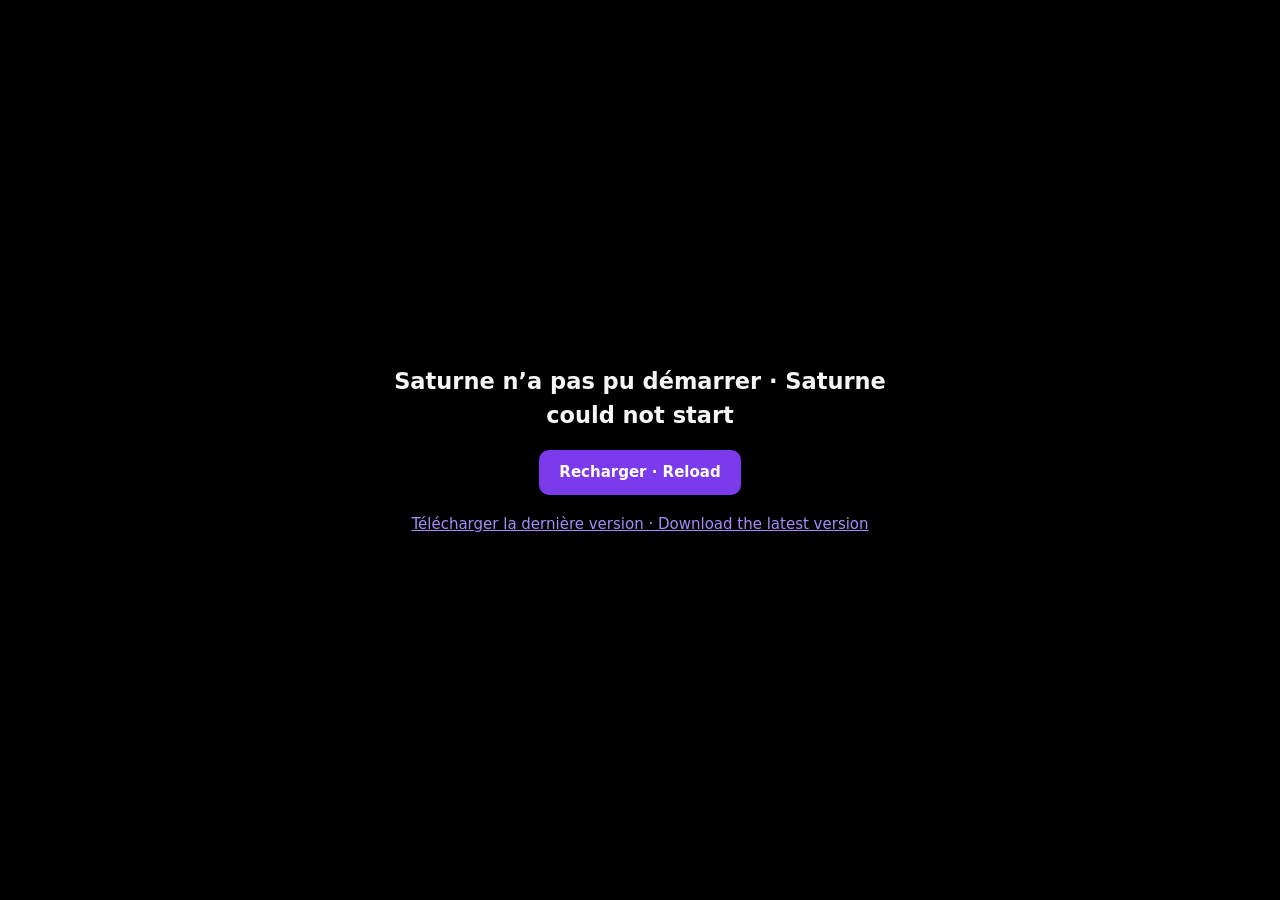
==== commit a920f485: "Saturne 0.7.0: lyrics, music video, follows, mixes, palette, themes and more Co-Authored-By: Claude " ====
--- a/web/index.html
+++ b/web/index.html
@@ -68,7 +68,7 @@
   </main>
 
   <aside class="qdrawer" id="qdrawer" data-dropq="1" aria-label="File d'attente">
-    <div class="nuhead"><b>Next Up</b><div class="r"><button class="clear" id="qClear" hidden>Clear</button><button class="ib" id="qClose" data-ic="close" aria-label="Fermer"></button></div></div>
+    <div class="nuhead"><b>Next Up</b><div class="r"><button class="clear" id="qSave" hidden>Save</button><button class="clear" id="qClear" hidden>Clear</button><button class="ib" id="qClose" data-ic="close" aria-label="Fermer"></button></div></div>
     <div class="scroll" id="qList" style="padding:0"></div>
   </aside>
 
@@ -98,7 +98,24 @@
 <div class="toast" id="toast" hidden role="status"></div>
 <input type="file" id="filePick" accept="image/*" hidden>
 <input type="file" id="dataPick" accept="application/json,.json" hidden>
+<input type="file" id="csvPick" accept=".csv,text/csv" hidden>
+<input type="file" id="bgPick" accept="image/*" hidden>
 
+<div id="bootfail" hidden style="position:fixed;inset:0;z-index:999;background:#000;color:#f5f5f8;display:grid;place-items:center;padding:24px;font:15px/1.5 system-ui,sans-serif">
+  <div style="max-width:520px;text-align:center"><h2 style="margin:0 0 10px">Saturne n’a pas pu démarrer · Saturne could not start</h2>
+  <p id="bootmsg" style="color:#8b8b99;word-break:break-word;margin:0 0 18px"></p>
+  <button onclick="location.reload()" style="background:#7c3aed;color:#fff;border:0;border-radius:10px;padding:11px 20px;font:inherit;font-weight:700;cursor:pointer">Recharger · Reload</button>
+  <p style="margin:18px 0 0"><a href="https://github.com/KYOO-DEVV/saturne/releases/latest" target="_blank" rel="noopener" style="color:#a78bfa">Télécharger la dernière version · Download the latest version</a></p></div>
+</div>
+<script>
+/* Filet de sécurité : si le script principal ne démarre pas (erreur de syntaxe, exception au chargement), on l’explique au lieu de laisser un écran noir. */
+(function(){
+  var first = '';
+  function show(){ if (window.__booted) return; var b = document.getElementById('bootfail'); b.hidden = false; document.getElementById('bootmsg').textContent = first || 'Erreur inconnue · Unknown error'; }
+  window.addEventListener('error', function(e){ if (!window.__booted && !first && e && e.message && !(e.target && e.target.tagName)) { first = e.message + (e.lineno ? ' (ligne ' + e.lineno + ')' : ''); setTimeout(show, 300); } });
+  setTimeout(show, 5000);
+})();
+</script>
 <script>
 /* @js */</script>
 </body>
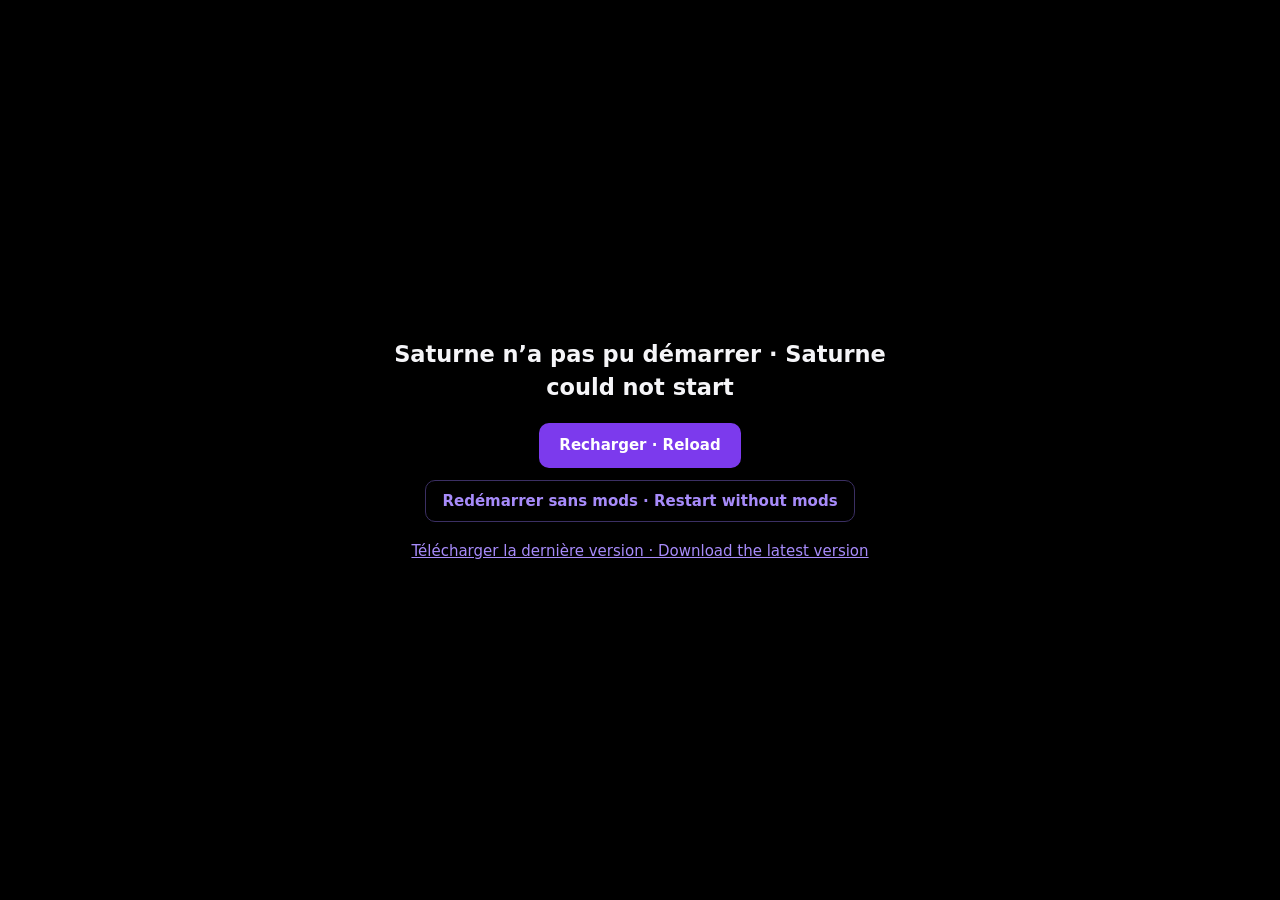
==== commit 865e096c: "Saturne 0.8.0: the Store (themes, extensions, Apps), GIF media files, Artists page, UI smoke test Co" ====
--- a/web/index.html
+++ b/web/index.html
@@ -3,6 +3,7 @@
 <head>
 <meta charset="utf-8">
 <meta name="viewport" content="width=device-width,initial-scale=1">
+<meta name="referrer" content="strict-origin-when-cross-origin">
 <title>Saturne</title>
 <link rel="icon" href="data:image/svg+xml,%3Csvg xmlns='http://www.w3.org/2000/svg' viewBox='0 0 24 24'%3E%3Crect width='24' height='24' rx='6' fill='%230a0a0e'/%3E%3Ccircle cx='12' cy='12' r='4.6' fill='%23f5f5fa'/%3E%3Cellipse cx='12' cy='12' rx='9.4' ry='3.1' transform='rotate(-22 12 12)' fill='none' stroke='%238b5cf6' stroke-width='1.6'/%3E%3C/svg%3E">
 <style>
@@ -38,10 +39,12 @@
     </div>
     <nav class="nav" id="nav" aria-label="Navigation">
       <button data-nav="home" data-ic="home" title="Home"><span class="lbl">Home</span></button>
+      <button data-nav="store" data-ic="store" title="Store"><span class="lbl">Store</span></button>
       <button data-nav="search" data-ic="search" title="Search"><span class="lbl">Search</span></button>
       <button data-nav="artists" data-ic="person" title="Artists"><span class="lbl">Artists</span></button>
       <button data-nav="library" data-ic="lib" title="Your Library"><span class="lbl">Your Library</span></button>
       <button data-nav="history" data-ic="history" title="History"><span class="lbl">History</span></button>
+      <span id="appNav" style="display:contents"></span>
       <button data-nav="settings" data-ic="settings" title="Settings"><span class="lbl">Settings</span></button>
     </nav>
     <div class="sep"></div>
@@ -67,8 +70,16 @@
     <section id="view" tabindex="-1"></section>
   </main>
 
+  <nav class="tabbar" id="tabbar" aria-label="Navigation">
+    <button data-nav="home" data-ic="home"><span class="lbl">Home</span></button>
+    <button data-nav="search" data-ic="search"><span class="lbl">Search</span></button>
+    <button data-nav="artists" data-ic="person"><span class="lbl">Artists</span></button>
+    <button data-nav="library" data-ic="lib"><span class="lbl">Library</span></button>
+    <button data-nav="history" data-ic="history"><span class="lbl">History</span></button>
+  </nav>
+
   <aside class="qdrawer" id="qdrawer" data-dropq="1" aria-label="File d'attente">
-    <div class="nuhead"><b>Next Up</b><div class="r"><button class="clear" id="qSave" hidden>Save</button><button class="clear" id="qClear" hidden>Clear</button><button class="ib" id="qClose" data-ic="close" aria-label="Fermer"></button></div></div>
+    <div class="nuhead"><div class="ptabs" role="tablist"><button role="tab" data-ptab="now">Now playing</button><button role="tab" data-ptab="queue">Queue</button><button role="tab" data-ptab="recent">Recent</button></div><div class="r"><button class="clear" id="qSave" hidden>Save</button><button class="clear" id="qClear" hidden>Clear</button><button class="ib" id="qClose" data-ic="close" aria-label="Fermer"></button></div></div>
     <div class="scroll" id="qList" style="padding:0"></div>
   </aside>
 
@@ -78,7 +89,7 @@
       <div class="txt"><div class="tt" id="nowTitle">Rien en lecture</div><div class="ch" id="nowCh">Choisis un titre pour commencer</div></div>
       <button class="ib bmk" id="nowFav" aria-label="Ajouter aux bookmarks" hidden></button>
     </div>
-    <div class="seekbox"><input type="range" id="seek" min="0" max="100" value="0" step="1" aria-label="Position dans le titre"><span id="tTime">0:00 / 0:00</span></div>
+    <div class="center">
     <div class="ctrls">
       <button class="ib" id="bShuffle" data-ic="shuffle" aria-label="Lecture aléatoire" aria-pressed="false"></button>
       <button class="ib" id="bPrev" data-ic="prev" aria-label="Titre précédent"></button>
@@ -86,7 +97,9 @@
       <button class="ib" id="bNext" data-ic="next" aria-label="Titre suivant"></button>
       <button class="ib" id="bRepeat" aria-label="Répétition"></button>
     </div>
-    <div class="volume"><button class="ib" id="volBtn" aria-label="Couper le son"></button><input type="range" id="vol" min="0" max="100" value="80" aria-label="Volume"><button class="ib" id="bSleep" data-ic="moon" aria-label="Sleep timer" title="Sleep timer"></button><button class="ib" id="bMini" data-ic="mini" aria-label="Mini player" title="Mini player" aria-pressed="false" hidden></button><button class="ib" id="bQueue" data-ic="queue" aria-label="File d'attente" title="File d'attente"></button></div>
+    <div class="seekbox"><span id="tCur">0:00</span><input type="range" id="seek" min="0" max="100" value="0" step="1" aria-label="Position dans le titre"><span id="tDur">0:00</span></div>
+    </div>
+    <div class="volume"><button class="ib" id="bLyrics" data-ic="lyrics" aria-label="Lyrics" title="Lyrics"></button><button class="ib" id="bQueue" data-ic="queue" aria-label="File d'attente" title="File d'attente"></button><button class="ib" id="bSleep" data-ic="moon" aria-label="Sleep timer" title="Sleep timer" hidden></button><button class="ib" id="bMini" data-ic="mini" aria-label="Mini player" title="Mini player" aria-pressed="false" hidden></button><button class="ib" id="volBtn" aria-label="Couper le son"></button><input type="range" id="vol" min="0" max="100" value="80" aria-label="Volume"><button class="ib" id="bFull" data-ic="expand" aria-label="Full screen" title="Full screen" hidden></button></div>
   </footer>
 </div>
 
@@ -105,6 +118,7 @@
   <div style="max-width:520px;text-align:center"><h2 style="margin:0 0 10px">Saturne n’a pas pu démarrer · Saturne could not start</h2>
   <p id="bootmsg" style="color:#8b8b99;word-break:break-word;margin:0 0 18px"></p>
   <button onclick="location.reload()" style="background:#7c3aed;color:#fff;border:0;border-radius:10px;padding:11px 20px;font:inherit;font-weight:700;cursor:pointer">Recharger · Reload</button>
+  <p style="margin:12px 0 0"><button onclick="try{localStorage.setItem('saturne.safe','1')}catch(e){};location.reload()" style="background:transparent;color:#a78bfa;border:1px solid #3b2f63;border-radius:10px;padding:9px 16px;font:inherit;font-weight:600;cursor:pointer">Redémarrer sans mods · Restart without mods</button></p>
   <p style="margin:18px 0 0"><a href="https://github.com/KYOO-DEVV/saturne/releases/latest" target="_blank" rel="noopener" style="color:#a78bfa">Télécharger la dernière version · Download the latest version</a></p></div>
 </div>
 <script>
